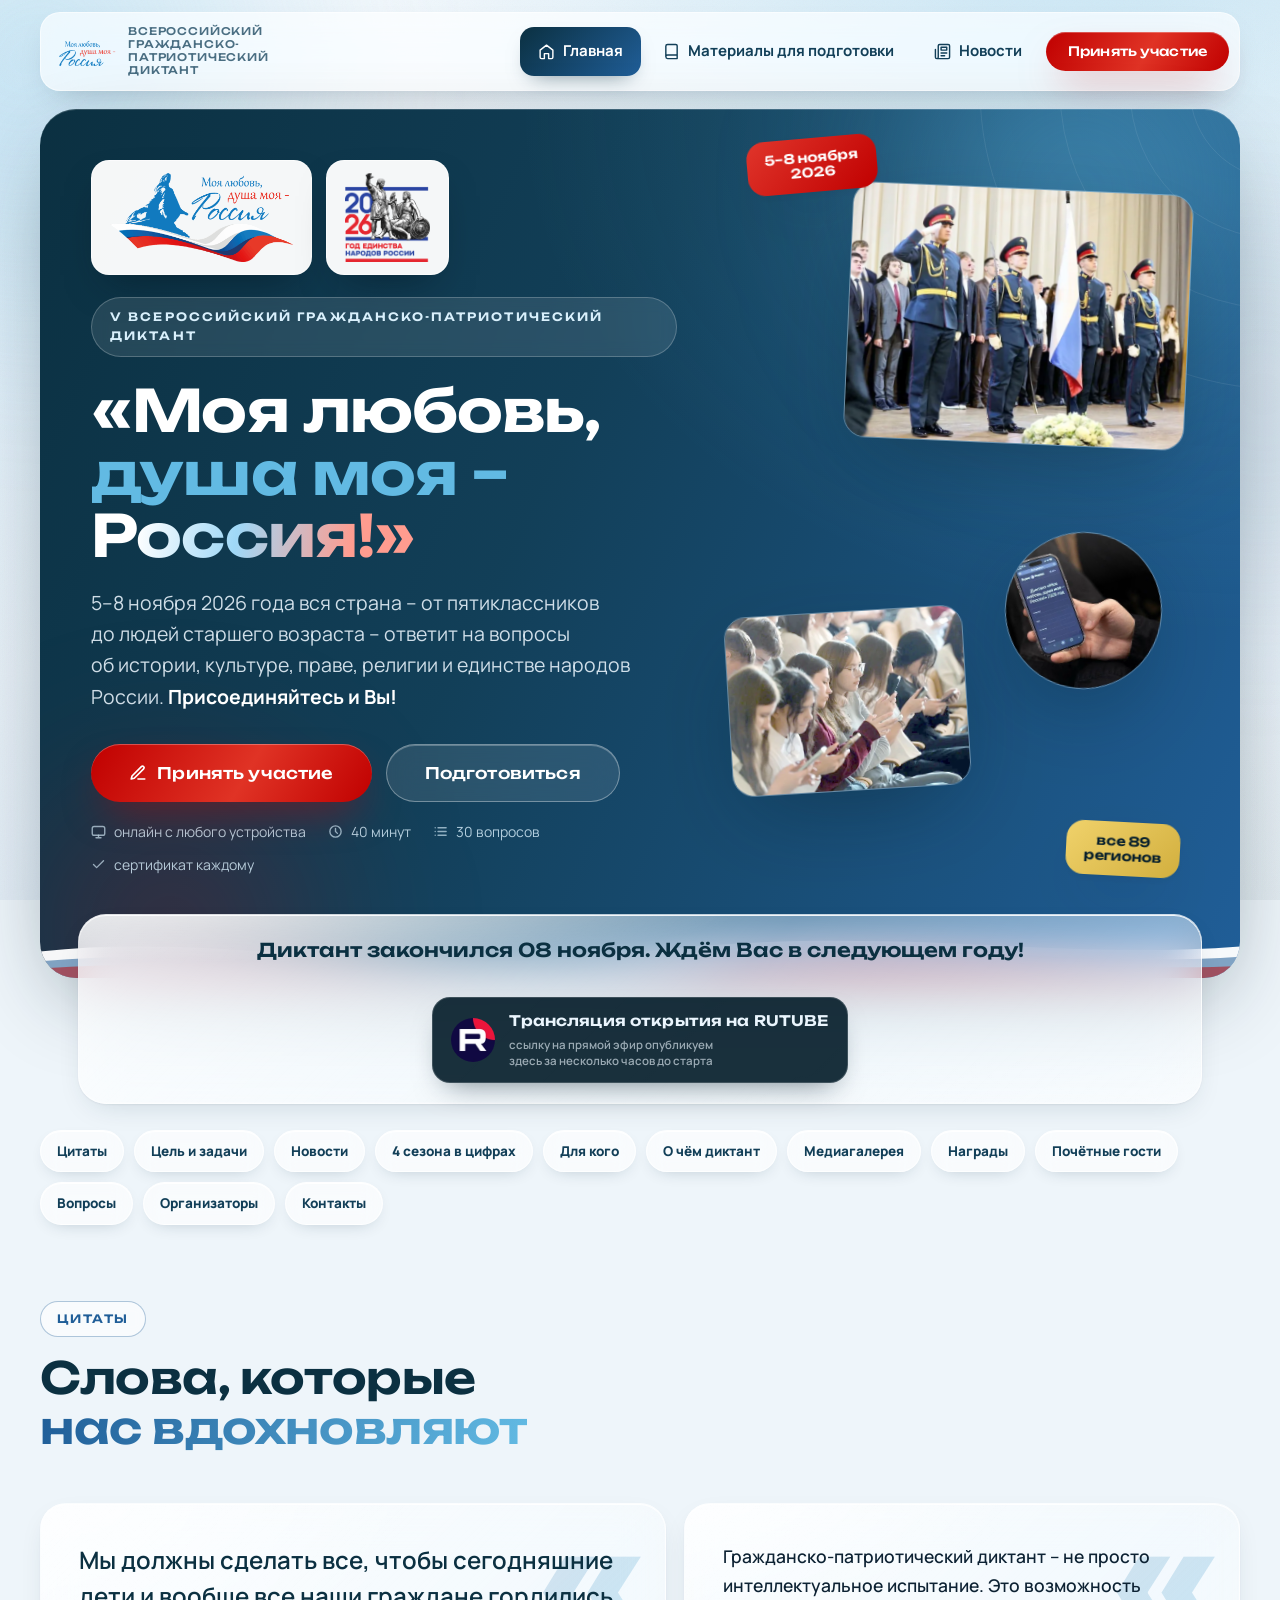
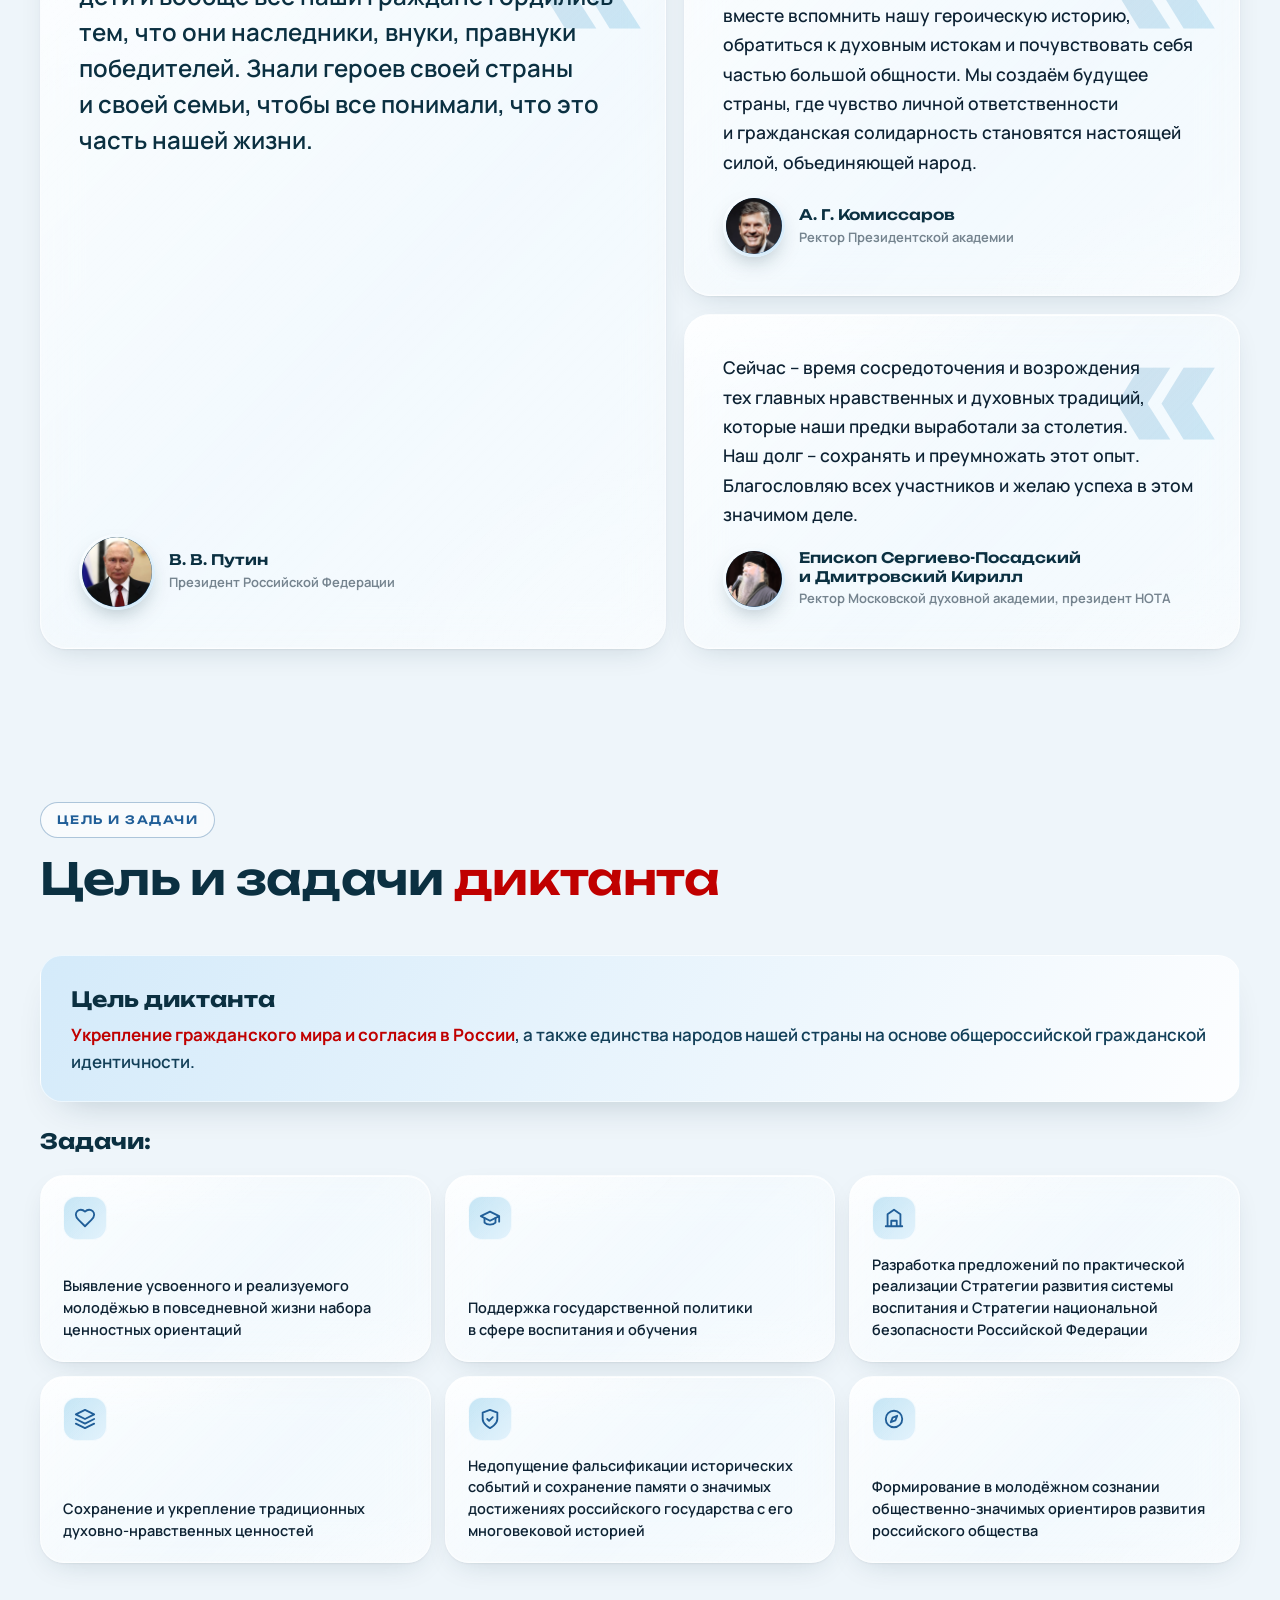
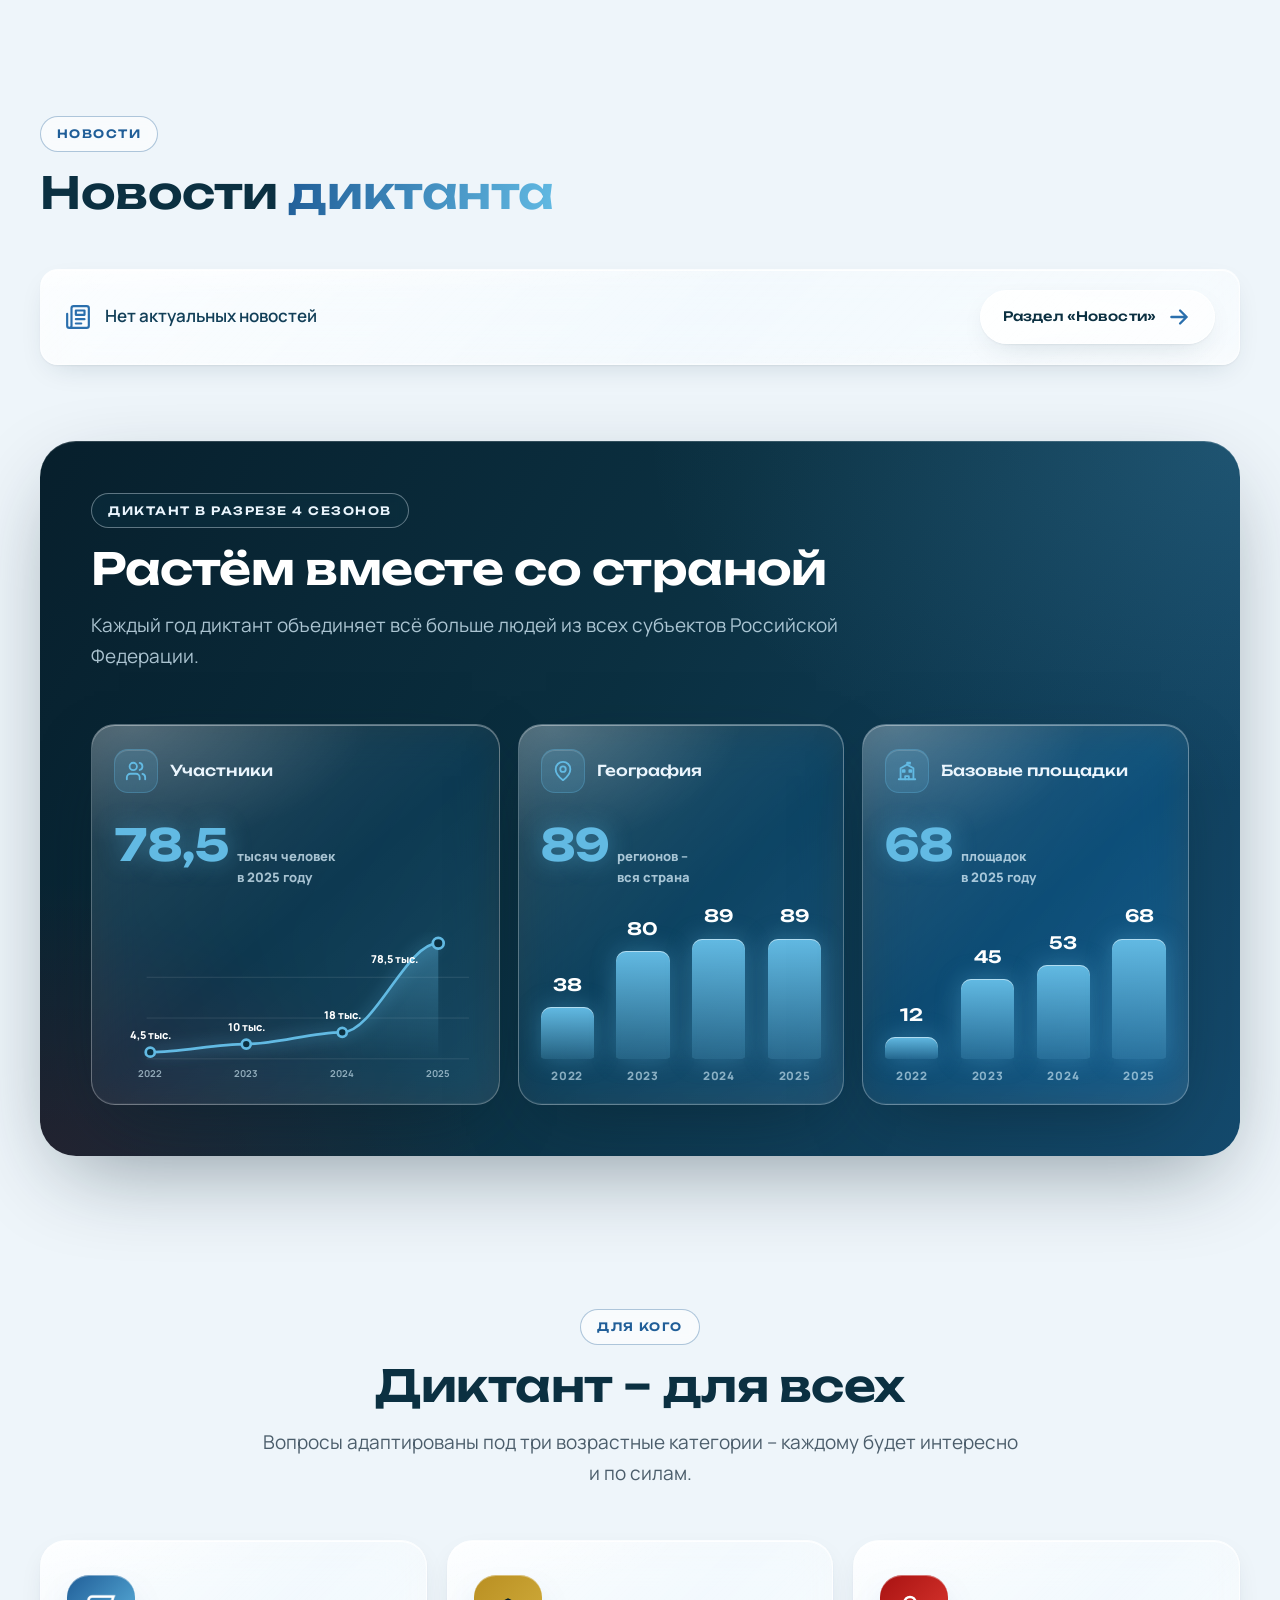
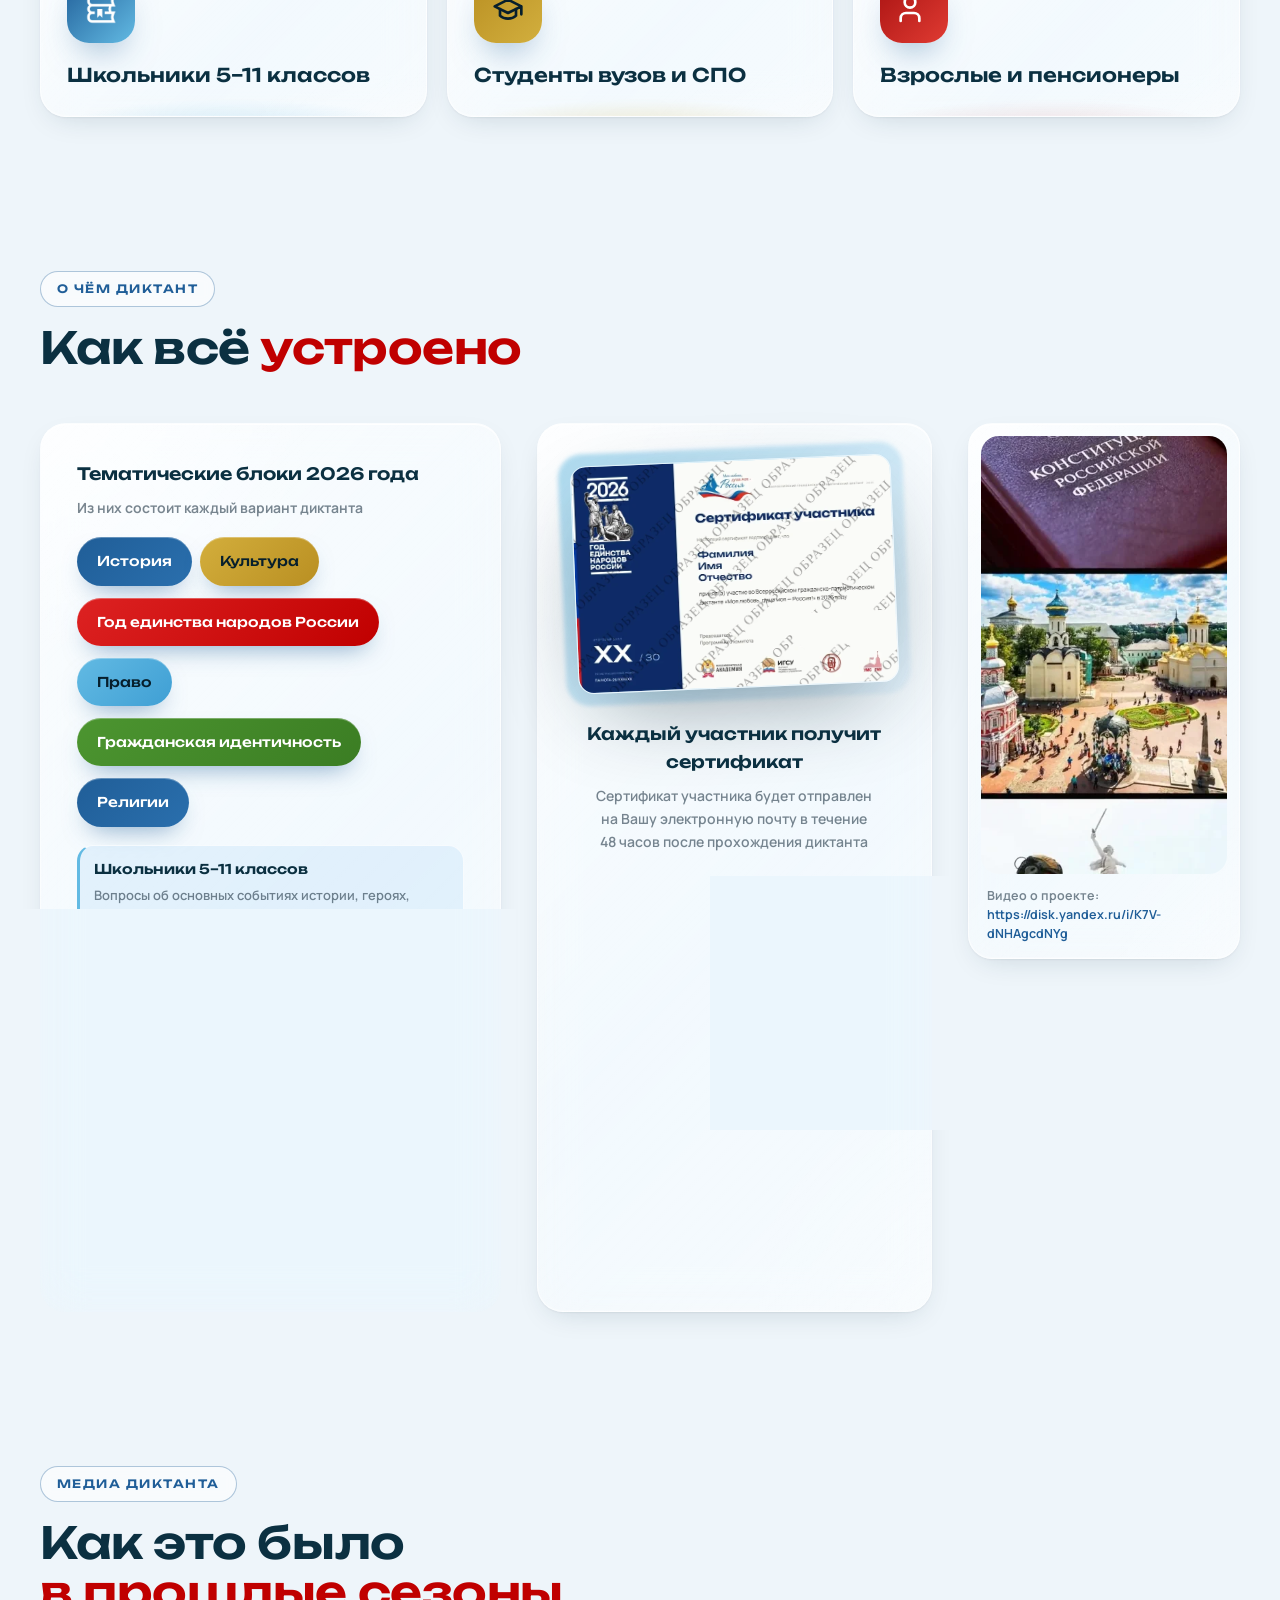
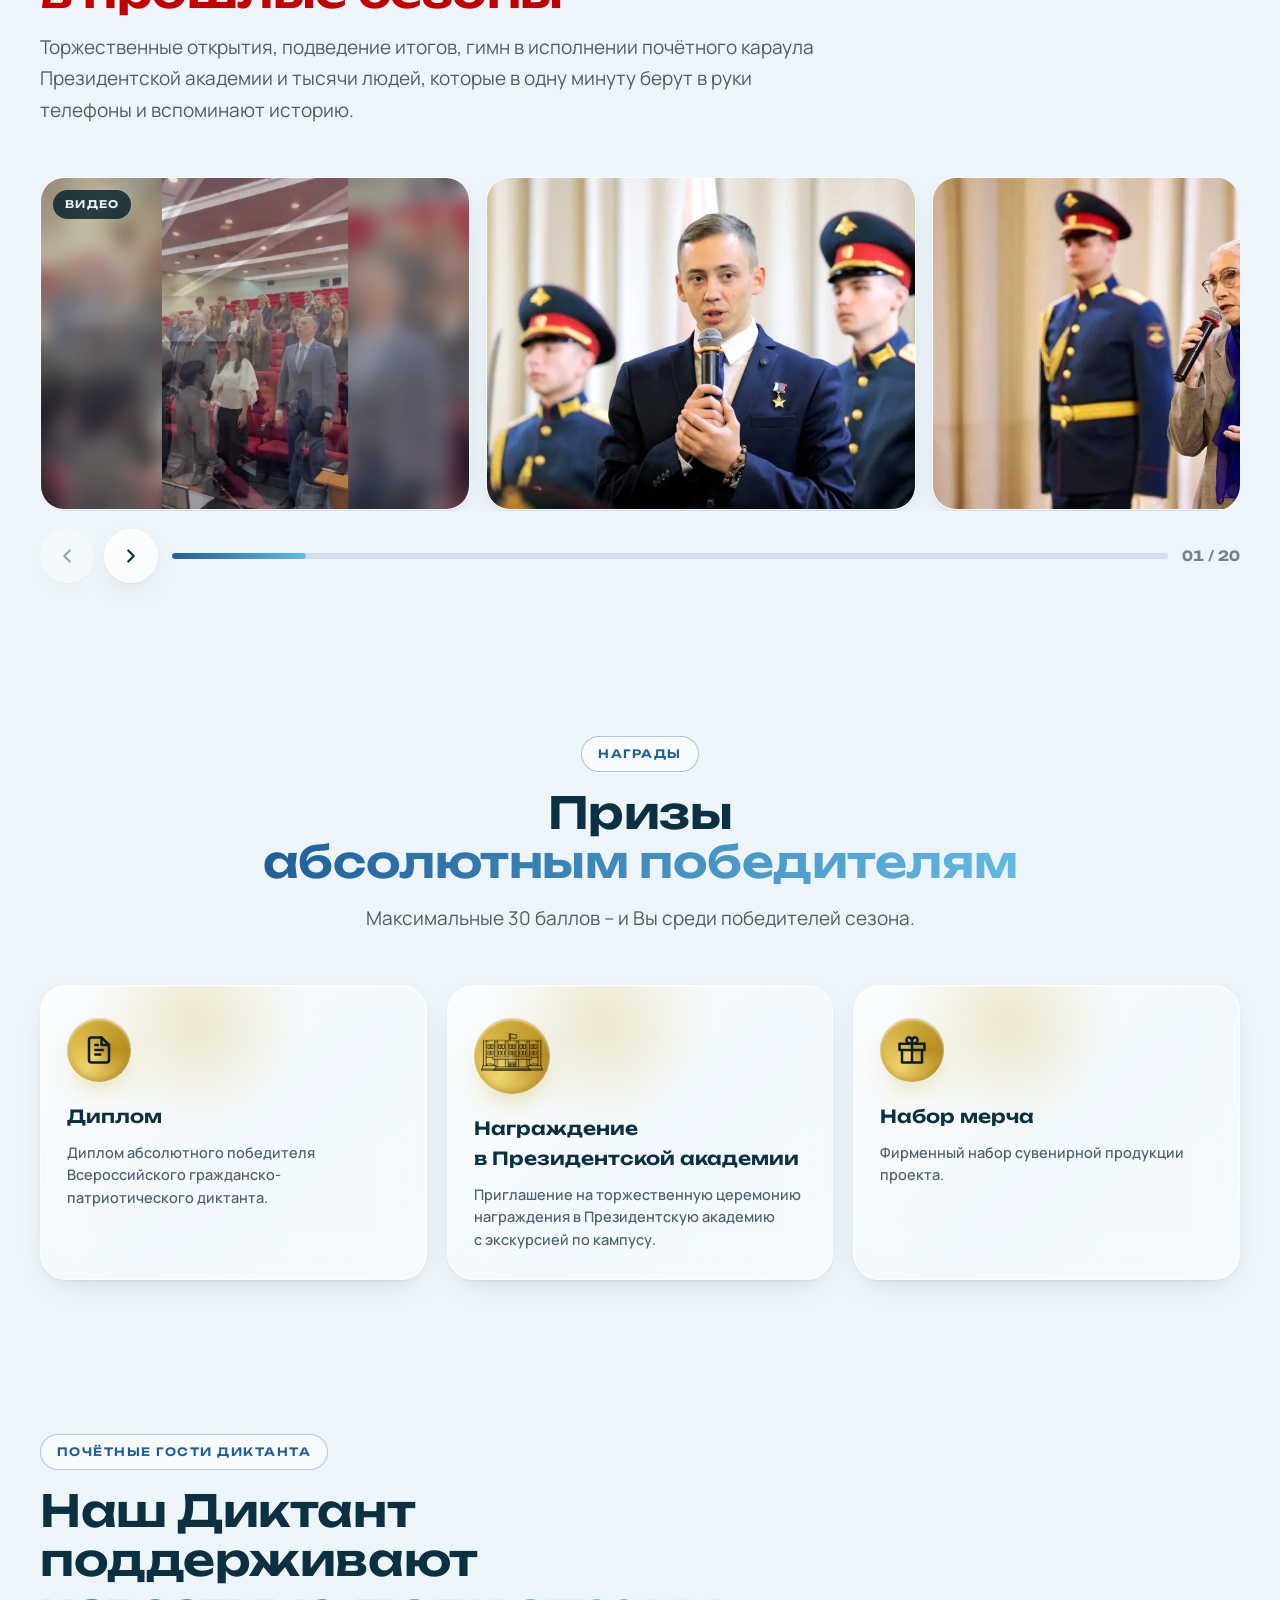
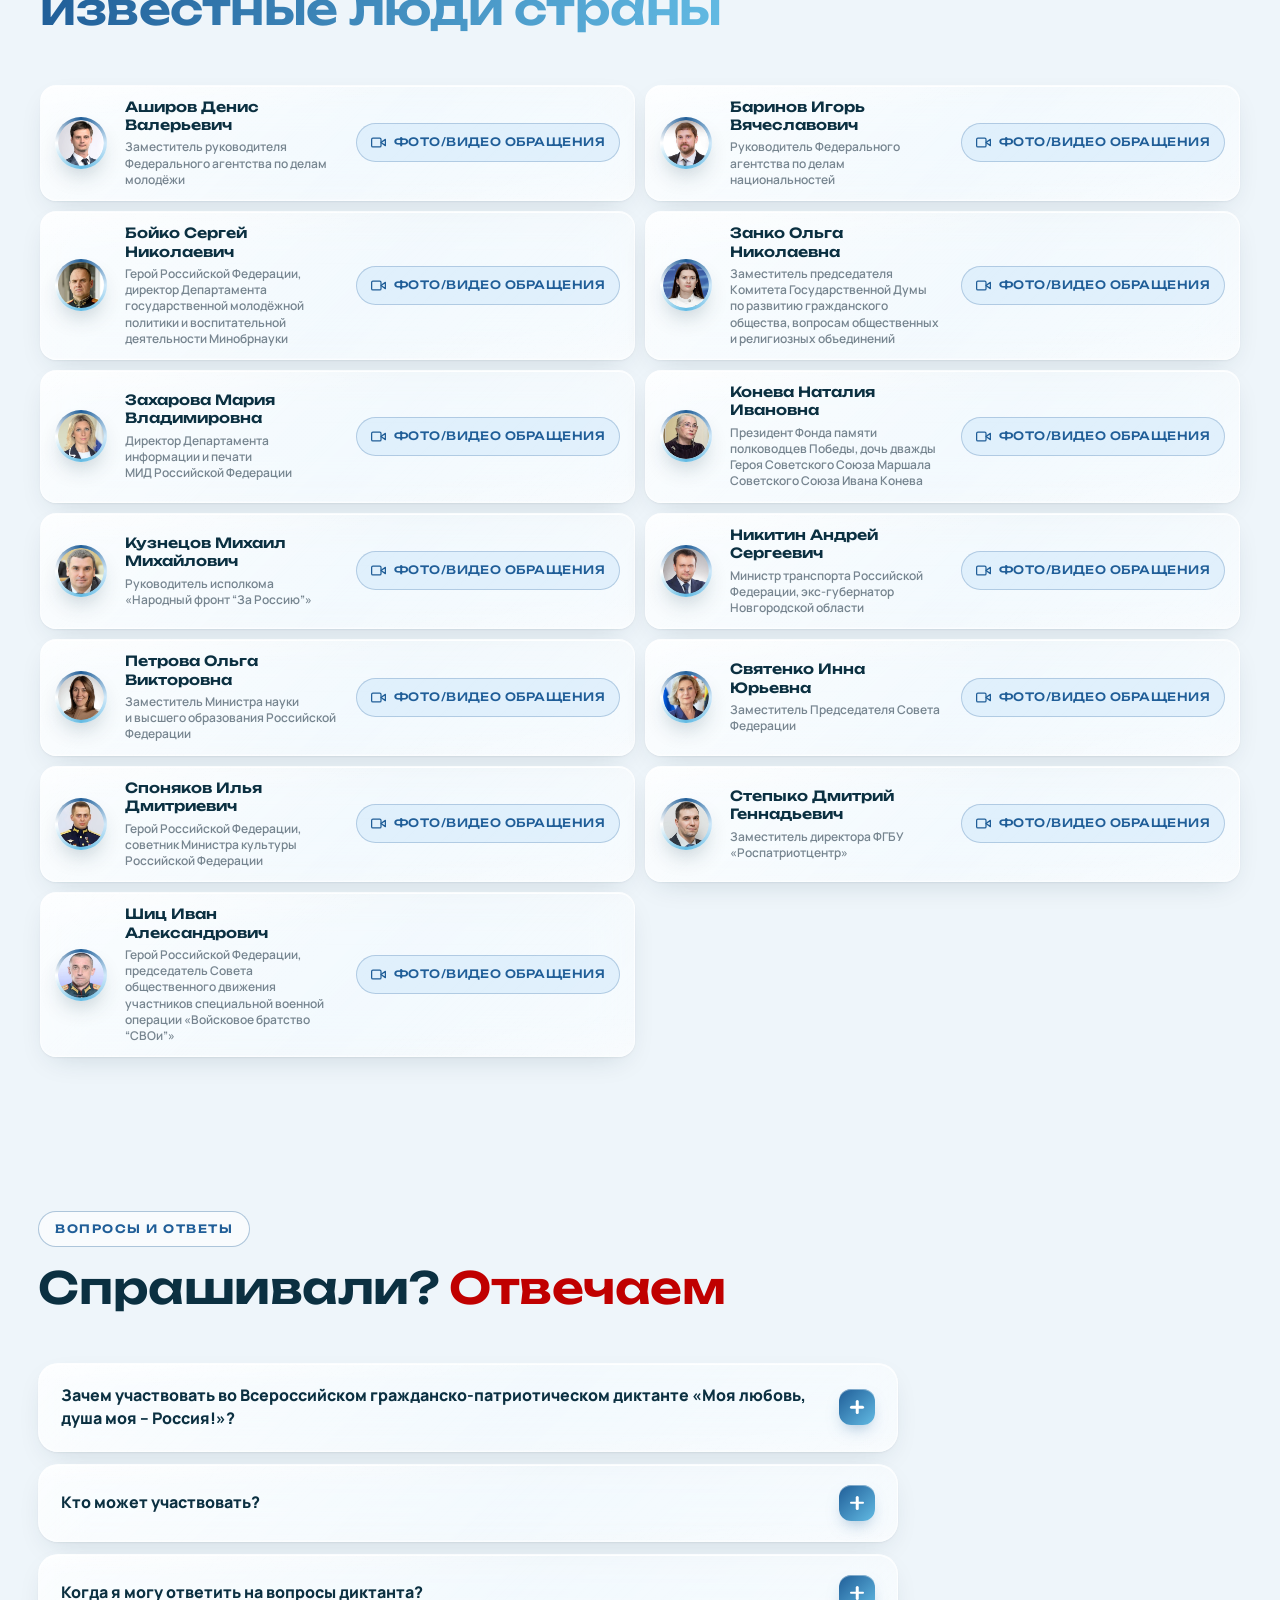
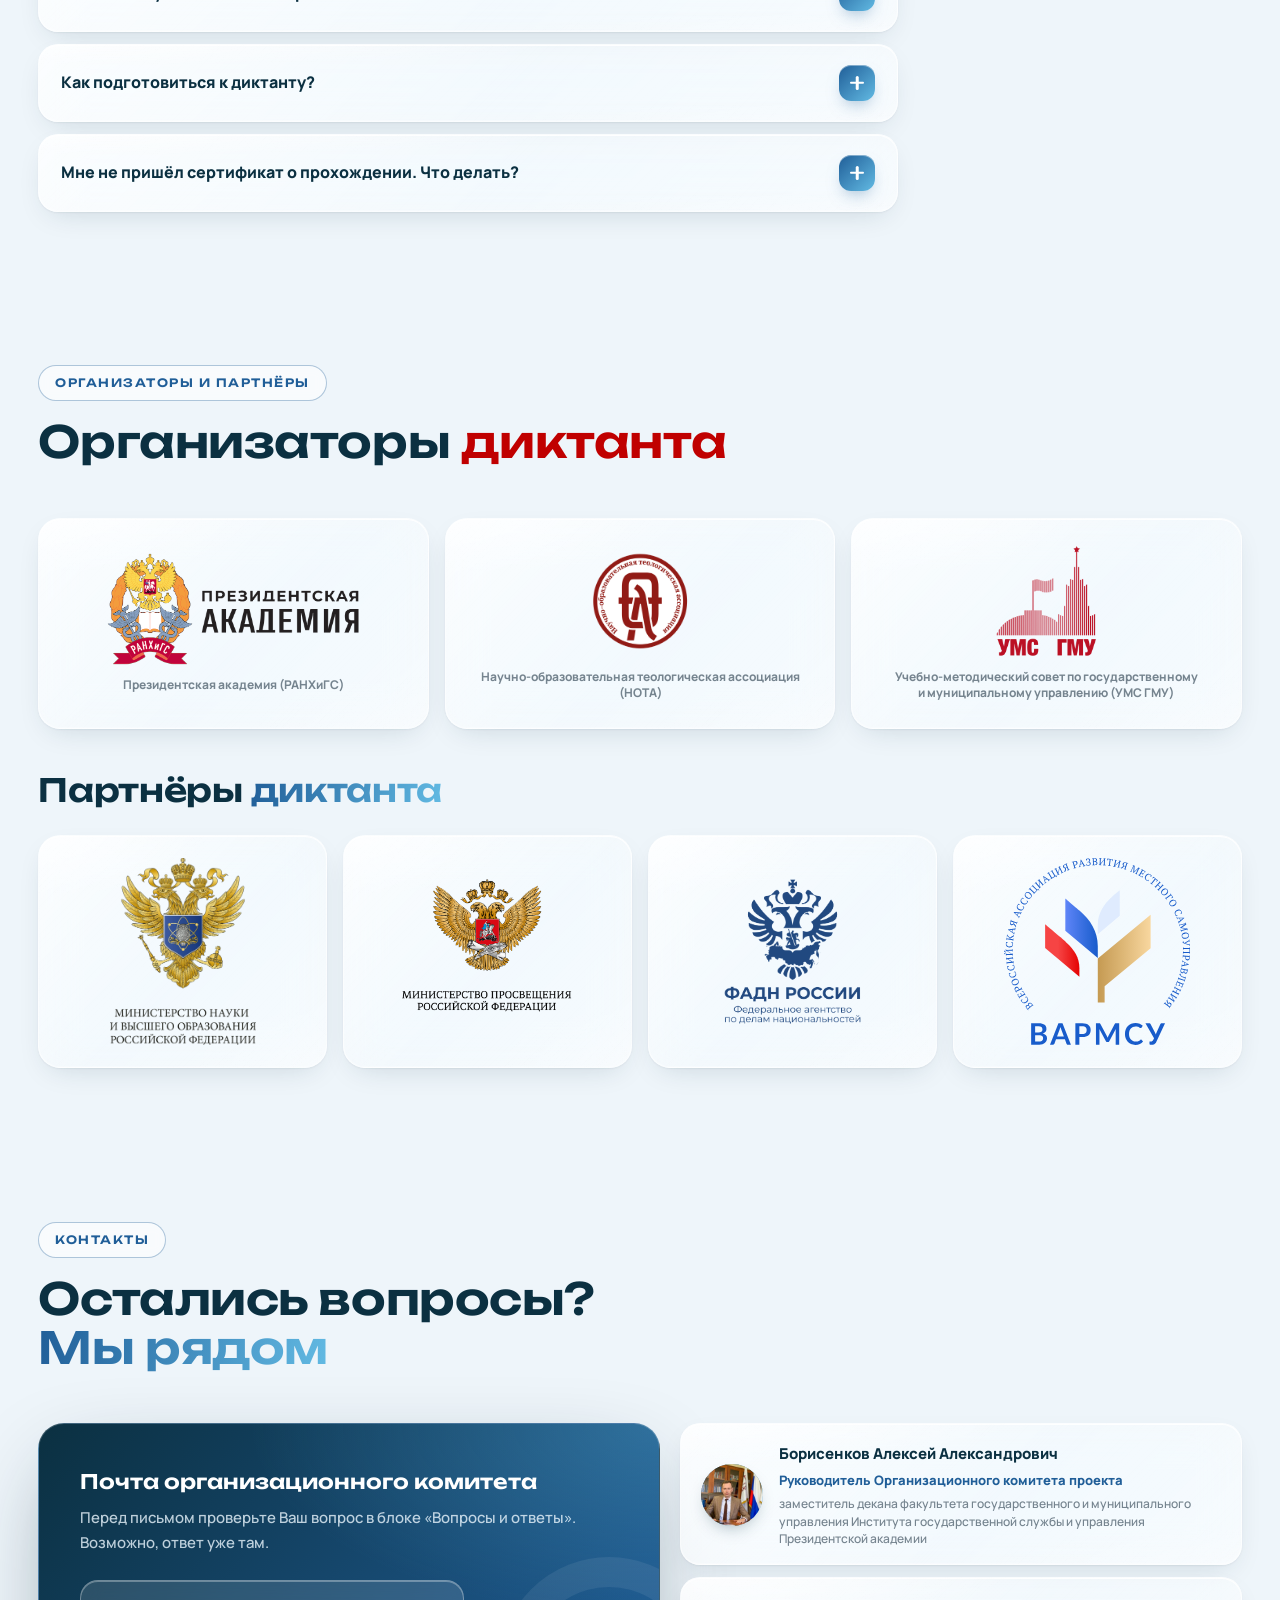
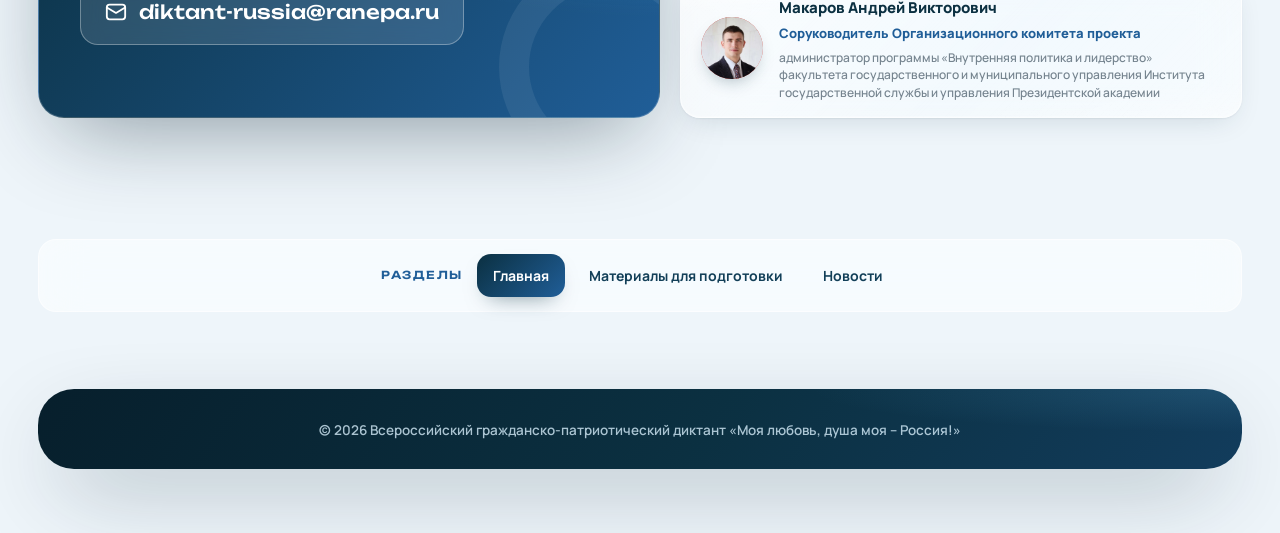
==== index.html @ c08e053f "Витрина и справочник: правки заказчика 08.08.2026. Главная: бегущая строка удалена (разметка, скрипт" ====
<!DOCTYPE html>
<html lang="ru">
<head>
<meta charset="UTF-8">
<script>document.documentElement.classList.add('js')</script>
<meta name="viewport" content="width=device-width, initial-scale=1.0">
<title>Гражданско-патриотический диктант</title>
<meta name="description" content="V Всероссийский гражданско-патриотический диктант «Моя любовь, душа моя – Россия!». 5–8 ноября 2026 года. Проверьте знания истории, культуры и традиций народов России – онлайн, бесплатно, с именным сертификатом.">
<meta property="og:title" content="Всероссийский диктант-2026 «Моя любовь, душа моя – Россия!»">
<meta property="og:description" content="5–8 ноября 2026. Всероссийский гражданско-патриотический диктант – 40 минут, которые объединяют.">
<meta property="og:type" content="website">
<meta property="og:image" content="assets/img/og.webp">
<link rel="icon" type="image/svg+xml" href="assets/favicon.svg">
<link rel="icon" type="image/png" href="assets/favicon.png">
<link rel="preload" href="assets/fonts/unbounded-cyrillic.woff2" as="font" type="font/woff2" crossorigin>
<link rel="preload" href="assets/fonts/manrope-cyrillic.woff2" as="font" type="font/woff2" crossorigin>
<link rel="stylesheet" href="assets/css/style.css">
</head>
<body>
<a class="skip-link" href="#main">К содержанию</a>

<!-- атмосферный фон -->
<div class="bg-scene" aria-hidden="true">
  <div class="blob blob--sky"></div>
  <div class="blob blob--blue"></div>
  <div class="blob blob--gold"></div>
</div>
<div class="noise" aria-hidden="true"></div>


<div class="app">

  <!-- ================= КОНТЕНТ ================= -->
  <main class="main" id="main">
    <div class="container">

      <!-- полоса разделов -->
      <nav class="topnav" aria-label="Разделы сайта">
        <a class="topnav__brand" href="index.html" aria-label="На главную">
          <img src="assets/img/logo-diktant-short.png" alt="">
          <span>Всероссийский гражданско-патриотический диктант</span>
        </a>
        <span class="topnav__links">
          <a class="topnav__link is-active" href="index.html" aria-current="page">
            <svg viewBox="0 0 24 24" fill="none" stroke="currentColor" stroke-width="2" stroke-linecap="round" stroke-linejoin="round"><path d="m3 10 9-7 9 7v10a2 2 0 0 1-2 2h-4v-7h-6v7H5a2 2 0 0 1-2-2Z"/></svg>
            Главная</a>
          <a class="topnav__link" href="materials.html">
            <svg viewBox="0 0 24 24" fill="none" stroke="currentColor" stroke-width="2" stroke-linecap="round" stroke-linejoin="round"><path d="M4 19.5A2.5 2.5 0 0 1 6.5 17H20V4a2 2 0 0 0-2-2H6.5A2.5 2.5 0 0 0 4 4.5Zm0 0A2.5 2.5 0 0 0 6.5 22H20v-5"/></svg>
            Материалы для подготовки</a>
          <a class="topnav__link" href="news.html">
            <svg viewBox="0 0 24 24" fill="none" stroke="currentColor" stroke-width="2" stroke-linecap="round" stroke-linejoin="round"><path d="M4 22h16a2 2 0 0 0 2-2V4a2 2 0 0 0-2-2H8a2 2 0 0 0-2 2v16a2 2 0 0 1-4 0V9"/><path d="M18 14h-8M15 18h-5M10 6h8v4h-8Z"/></svg>
            Новости</a>
        </span>
        <a class="btn btn--primary btn--sm" data-gate="start" href="test.html">Принять участие</a>
      </nav>

      <!-- ═══════ HERO ═══════ -->
      <section class="hero">
        <div class="hero__glow hero__glow--1" aria-hidden="true"></div>
        <div class="hero__glow hero__glow--2" aria-hidden="true"></div>
        <div class="hero__rings" aria-hidden="true"></div>
        <div class="hero__inner">
          <div class="hero__content">
            <div class="hero__meta hero__meta--full">
              <span class="hero__logo-card"><img src="assets/img/logo-diktant-hero.png" alt="Диктант «Моя любовь, душа моя – Россия!»"></span>
              <span class="hero__logo-card"><img src="assets/img/logo-genr.webp" alt="2026 – Год единства народов России"></span>
            </div>
            <span class="hero__kicker">V Всероссийский гражданско-патриотический диктант</span>
            <h1 class="hero__title">
              <span class="w1">«Моя любовь,</span><br>
              <span class="w2">душа моя –</span><br>
              <span class="w3">Россия!»</span>
            </h1>
            <p class="hero__lead">5–8 ноября 2026 года вся страна – от пятиклассников до людей старшего возраста – ответит на вопросы об истории, культуре, праве, религии и единстве народов России. <b>Присоединяйтесь и Вы!</b></p>
            <div class="hero__ctas btn-row">
              <a class="btn btn--primary btn--lg" data-gate="start" href="test.html">
                <svg viewBox="0 0 24 24" fill="none" stroke="currentColor" stroke-width="2.2" stroke-linecap="round" stroke-linejoin="round"><path d="M12 20h9"/><path d="M16.5 3.5a2.1 2.1 0 0 1 3 3L7 19l-4 1 1-4Z"/></svg>
                Принять участие</a>
              <a class="btn btn--glass-deep btn--lg" href="materials.html">Подготовиться</a>
            </div>
            <div class="hero__note">
              <span><svg viewBox="0 0 24 24" fill="none" stroke="currentColor" stroke-width="2.2" stroke-linecap="round" stroke-linejoin="round"><rect x="2" y="4" width="20" height="14" rx="3"/><path d="M8 22h8m-4-4v4"/></svg>онлайн с любого устройства</span>
              <span><svg viewBox="0 0 24 24" fill="none" stroke="currentColor" stroke-width="2.2" stroke-linecap="round" stroke-linejoin="round"><circle cx="12" cy="12" r="9"/><path d="M12 7v5l3 3"/></svg>40 минут</span>
              <span><svg viewBox="0 0 24 24" fill="none" stroke="currentColor" stroke-width="2.2" stroke-linecap="round" stroke-linejoin="round"><path d="M8 6h13M8 12h13M8 18h13M3.5 6h.01M3.5 12h.01M3.5 18h.01"/></svg>30 вопросов</span>
              <span><svg viewBox="0 0 24 24" fill="none" stroke="currentColor" stroke-width="2.2" stroke-linecap="round" stroke-linejoin="round"><path d="M20 6 9 17l-5-5"/></svg>сертификат каждому</span>
            </div>
          </div>
          <div class="collage" aria-hidden="false">
            <span class="sticker sticker--red collage__s1">5–8 ноября<br>2026</span>
            <figure class="collage__item collage__item--a">
              <img src="assets/img/hero-ceremony.webp" alt="Торжественное открытие диктанта: рота почётного караула с Государственным флагом России" fetchpriority="high">
            </figure>
            <figure class="collage__item collage__item--b">
              <img src="assets/img/hero-students.webp" alt="Участники пишут диктант онлайн со смартфонов" fetchpriority="high">
            </figure>
            <figure class="collage__item collage__item--c">
              <img src="assets/img/hero-phone.webp" alt="Участник проходит диктант со смартфона на церемонии открытия">
            </figure>
            <span class="sticker sticker--gold collage__s2">все 89<br>регионов</span>
          </div>
        </div>
      </section>

      <!-- ═══════ ОБРАТНЫЙ ОТСЧЁТ ═══════ -->
      <div class="countdown glass" role="timer" aria-label="Обратный отсчёт диктанта">
        <p class="countdown__label" data-cd-label>До начала Всероссийского гражданско-патриотического диктанта осталось:</p>
        <div class="countdown__grid">
          <div class="cd-cell"><b data-cd="d">0</b><span data-cdl="d">дней</span></div>
          <div class="cd-cell"><b data-cd="h">00</b><span data-cdl="h">часов</span></div>
          <div class="cd-cell"><b data-cd="m">00</b><span data-cdl="m">минут</span></div>
          <div class="cd-cell"><b data-cd="s">00</b><span data-cdl="s">секунд</span></div>
        </div>
        <p class="countdown__note">Диктант проходит с 5 ноября 2026 года 10:00 до 23:59 8 ноября по московскому времени</p>
        <p class="countdown__note countdown__note--broadcast">Прямая трансляция открытия Диктанта появится на этой странице за несколько часов до старта Диктанта.</p>
        <p class="countdown__ended" hidden>Диктант закончился 08 ноября. Ждём Вас в следующем году!</p>
        <div class="broadcast" id="broadcast">
          <a class="broadcast__link" href="https://rutube.ru/" target="_blank" rel="noopener" data-broadcast-link>
            <img class="broadcast__logo" src="assets/img/logo-rutube.webp" alt="RUTUBE" width="44" height="44">
            <span><b>Трансляция открытия на RUTUBE</b><small>ссылку на прямой эфир опубликуем здесь за несколько часов до старта</small></span>
          </a>
          <!-- ПЛЕЕР ТРАНСЛЯЦИИ (РУТУБ): за несколько часов до старта вставьте сюда
               iframe плеера с id трансляции (см. CONFIG.broadcast в assets/js/config.js).
               Готовый фрагмент примерно такой:
               <iframe width="100%" height="100%" src="https://rutube.ru/play/embed/VIDEO_ID_ТРАНСЛЯЦИИ"
                       style="aspect-ratio:16/9;border:none" allow="clipboard-write; autoplay"
                       allowFullScreen title="Прямая трансляция открытия Диктанта"></iframe>
               Пока id нет – видна кнопка-заглушка выше. -->
        </div>
      </div>

      <!-- якоря -->
      <nav class="anchor-pills" aria-label="Быстрые переходы по странице">
        <a class="chip" href="#quotes">Цитаты</a>
        <a class="chip" href="#tasks">Цель и задачи</a>
        <a class="chip" href="#news">Новости</a>
        <a class="chip" href="#stats">4 сезона в цифрах</a>
        <a class="chip" href="#audience">Для кого</a>
        <a class="chip" href="#format">О чём диктант</a>
        <a class="chip" href="#media">Медиагалерея</a>
        <a class="chip" href="#prizes">Награды</a>
        <a class="chip" href="#guests">Почётные гости</a>
        <a class="chip" href="#faq">Вопросы</a>
        <a class="chip" href="#organizers">Организаторы</a>
        <a class="chip" href="#contacts">Контакты</a>
      </nav>

      <!-- ═══════ ЦИТАТЫ ═══════ -->
      <section class="sec" id="quotes">
        <header class="sec-head">
          <span class="sec-overline">Цитаты</span>
          <h2 class="sec-title">Слова, которые <span class="grad">нас вдохновляют</span></h2>
        </header>
        <div class="quotes">
          <figure class="quote-card quote-card--main glass">
            <span class="quote-card__mark" aria-hidden="true">«</span>
            <blockquote>Мы должны сделать все, чтобы сегодняшние дети и вообще все наши граждане гордились тем, что они наследники, внуки, правнуки победителей. Знали героев своей страны и своей семьи, чтобы все понимали, что это часть нашей жизни.</blockquote>
            <figcaption class="quote-card__who">
              <span class="quote-card__ava"><img src="assets/img/quote-putin.webp" alt="В. В. Путин"></span>
              <span>
                <span class="quote-card__name">В. В. Путин</span>
                <span class="quote-card__role">Президент Российской Федерации</span>
              </span>
            </figcaption>
          </figure>
          <figure class="quote-card glass" style="--d:.1s">
            <span class="quote-card__mark" aria-hidden="true">«</span>
            <blockquote>Гражданско-патриотический диктант – не просто интеллектуальное испытание. Это возможность вместе вспомнить нашу героическую историю, обратиться к духовным истокам и почувствовать себя частью большой общности. Мы создаём будущее страны, где чувство личной ответственности и гражданская солидарность становятся настоящей силой, объединяющей народ.</blockquote>
            <figcaption class="quote-card__who">
              <span class="quote-card__ava"><img src="assets/img/quote-komissarov.webp" alt="А. Г. Комиссаров"></span>
              <span>
                <span class="quote-card__name">А. Г. Комиссаров</span>
                <span class="quote-card__role">Ректор Президентской академии</span>
              </span>
            </figcaption>
          </figure>
          <figure class="quote-card glass" style="--d:.2s">
            <span class="quote-card__mark" aria-hidden="true">«</span>
            <blockquote>Сейчас – время сосредоточения и возрождения тех главных нравственных и духовных традиций, которые наши предки выработали за столетия. Наш долг – сохранять и преумножать этот опыт. Благословляю всех участников и желаю успеха в этом значимом деле.</blockquote>
            <figcaption class="quote-card__who">
              <span class="quote-card__ava"><img src="assets/img/quote-episkop.webp" alt="Епископ Кирилл"></span>
              <span>
                <span class="quote-card__name">Епископ Сергиево-Посадский и Дмитровский Кирилл</span>
                <span class="quote-card__role">Ректор Московской духовной академии, президент НОТА</span>
              </span>
            </figcaption>
          </figure>
        </div>
      </section>

      <!-- ═══════ ЗАДАЧИ ═══════ -->
      <section class="sec" id="tasks">
        <header class="sec-head">
          <span class="sec-overline">Цель и задачи</span>
          <h2 class="sec-title">Цель и задачи <em>диктанта</em></h2>
        </header>
        <div class="aim-inline">
          <h3>Цель диктанта</h3>
          <p><b>Укрепление гражданского мира и согласия в России</b>, а также единства народов нашей страны на основе общероссийской гражданской идентичности.</p>
        </div>
        <h3 class="tasks-h">Задачи:</h3>
        <div class="tasks-grid">
          <article class="task-card glass">
            <span class="task-ic"><svg viewBox="0 0 24 24" fill="none" stroke="#205e98" stroke-width="2" stroke-linecap="round" stroke-linejoin="round"><path d="M19 14c1.5-1.5 3-3.2 3-5.5A5.5 5.5 0 0 0 16.5 3c-1.8 0-3 .5-4.5 2-1.5-1.5-2.7-2-4.5-2A5.5 5.5 0 0 0 2 8.5c0 2.3 1.5 4 3 5.5l7 7Z"/></svg></span>
            <p>Выявление усвоенного и реализуемого молодёжью в повседневной жизни набора ценностных ориентаций</p>
          </article>
          <article class="task-card glass" style="--d:.08s">
            <span class="task-ic"><svg viewBox="0 0 24 24" fill="none" stroke="#205e98" stroke-width="2" stroke-linecap="round" stroke-linejoin="round"><path d="M22 10 12 5 2 10l10 5 10-5v6"/><path d="M6 12v5c3 3 9 3 12 0v-5"/></svg></span>
            <p>Поддержка государственной политики в сфере воспитания и обучения</p>
          </article>
          <article class="task-card glass" style="--d:.16s">
            <span class="task-ic"><svg viewBox="0 0 24 24" fill="none" stroke="#205e98" stroke-width="2" stroke-linecap="round" stroke-linejoin="round"><path d="M3 21h18M5 21V8l7-5 7 5v13M9 21v-6h6v6"/></svg></span>
            <p>Разработка предложений по практической реализации Стратегии развития системы воспитания и Стратегии национальной безопасности Российской Федерации</p>
          </article>
          <article class="task-card glass">
            <span class="task-ic"><svg viewBox="0 0 24 24" fill="none" stroke="#205e98" stroke-width="2" stroke-linecap="round" stroke-linejoin="round"><path d="M12 2 2 7l10 5 10-5-10-5ZM2 17l10 5 10-5M2 12l10 5 10-5"/></svg></span>
            <p>Сохранение и укрепление традиционных духовно-нравственных ценностей</p>
          </article>
          <article class="task-card glass" style="--d:.08s">
            <span class="task-ic"><svg viewBox="0 0 24 24" fill="none" stroke="#205e98" stroke-width="2" stroke-linecap="round" stroke-linejoin="round"><path d="M12 22s8-4 8-10V5l-8-3-8 3v7c0 6 8 10 8 10Z"/><path d="m9 12 2 2 4-4"/></svg></span>
            <p>Недопущение фальсификации исторических событий и сохранение памяти о значимых достижениях российского государства с его многовековой историей</p>
          </article>
          <article class="task-card glass" style="--d:.16s">
            <span class="task-ic"><svg viewBox="0 0 24 24" fill="none" stroke="#205e98" stroke-width="2" stroke-linecap="round" stroke-linejoin="round"><circle cx="12" cy="12" r="9"/><path d="m15.5 8.5-2 5-5 2 2-5 5-2Z"/></svg></span>
            <p>Формирование в молодёжном сознании общественно-значимых ориентиров развития российского общества</p>
          </article>
        </div>
      </section>

      <!-- ═══════ НОВОСТИ (полоса) ═══════ -->
      <section class="sec" id="news">
        <header class="sec-head">
          <span class="sec-overline">Новости</span>
          <h2 class="sec-title">Новости <span class="grad">диктанта</span></h2>
        </header>
        <div class="news-strip" id="news-preview"></div>
      </section>

      <!-- ═══════ 4 СЕЗОНА · СТАТИСТИКА ═══════ -->
      <section class="sec" id="stats" style="padding-top:0">
        <div class="stats" data-inview>
          <header class="sec-head">
            <span class="sec-overline">Диктант в разрезе 4 сезонов</span>
            <h2 class="sec-title">Растём вместе со страной</h2>
            <p class="sec-lead">Каждый год диктант объединяет всё больше людей из всех субъектов Российской Федерации.</p>
          </header>
          <div class="stats__grid">
            <div class="stat-panel stat-panel--line glass-deep">
              <div class="stat-panel__head">
                <span class="stat-panel__ic"><svg viewBox="0 0 24 24" fill="none" stroke="#62bae3" stroke-width="2" stroke-linecap="round" stroke-linejoin="round"><path d="M16 21v-2a4 4 0 0 0-4-4H6a4 4 0 0 0-4 4v2"/><circle cx="9" cy="7" r="4"/><path d="M22 21v-2a4 4 0 0 0-3-3.87M16 3.13a4 4 0 0 1 0 7.75"/></svg></span>
                <h3>Участники</h3>
              </div>
              <p class="stat-big"><b data-count="78.5">0</b><span>тысяч человек<br>в 2025 году</span></p>
              <div class="stat-chart">
                <svg class="chart" viewBox="0 0 400 170" role="img" aria-label="График роста участников: 4,5 тысячи в 2022, 10 в 2023, 18 в 2024, 78,5 тысячи в 2025" data-points="4.5,10,18,78.5" data-years="2022,2023,2024,2025" data-unit=" тыс.">
                  <defs>
                    <linearGradient id="areaGrad" x1="0" y1="0" x2="0" y2="1">
                      <stop offset="0" stop-color="#62bae3" stop-opacity=".38"/>
                      <stop offset="1" stop-color="#62bae3" stop-opacity="0"/>
                    </linearGradient>
                  </defs>
                  <line class="grid-line" x1="36" y1="140" x2="392" y2="140"/>
                  <line class="grid-line" x1="36" y1="95" x2="392" y2="95"/>
                  <line class="grid-line" x1="36" y1="50" x2="392" y2="50"/>
                  <path class="line-area chart-area" d="M40 132.6 C 75 131, 111 123.75, 146 123.75 C 181 123.75, 217 110.75, 252 110.75 C 287 110.75, 323 12.4, 358 12.4 L358 140 L40 140 Z"/>
                  <path class="line-path chart-line" d="M40 132.6 C 75 131, 111 123.75, 146 123.75 C 181 123.75, 217 110.75, 252 110.75 C 287 110.75, 323 12.4, 358 12.4"/>
                  <g class="line-g"><circle class="chart-dot" cx="40" cy="132.6" r="5"/><text class="val-label" x="40" y="118" text-anchor="middle">4,5 тыс.</text><text class="axis-label" x="40" y="160" text-anchor="middle">2022</text></g>
                  <g class="line-g"><circle class="chart-dot" cx="146" cy="123.75" r="5"/><text class="val-label" x="146" y="109" text-anchor="middle">10 тыс.</text><text class="axis-label" x="146" y="160" text-anchor="middle">2023</text></g>
                  <g class="line-g"><circle class="chart-dot" cx="252" cy="110.75" r="5"/><text class="val-label" x="252" y="96" text-anchor="middle">18 тыс.</text><text class="axis-label" x="252" y="160" text-anchor="middle">2024</text></g>
                  <g class="line-g"><circle class="chart-dot" cx="358" cy="12.4" r="6"/><text class="val-label" x="336" y="34" text-anchor="end">78,5 тыс.</text><text class="axis-label" x="358" y="160" text-anchor="middle">2025</text></g>
                </svg>
              </div>
            </div>
            <div class="stat-panel glass-deep">
              <div class="stat-panel__head">
                <span class="stat-panel__ic"><svg viewBox="0 0 24 24" fill="none" stroke="#62bae3" stroke-width="2" stroke-linecap="round" stroke-linejoin="round"><path d="M20 10c0 6-8 12-8 12s-8-6-8-12a8 8 0 0 1 16 0Z"/><circle cx="12" cy="10" r="3"/></svg></span>
                <h3>География</h3>
              </div>
              <p class="stat-big"><b data-count="89">0</b><span>регионов –<br>вся страна</span></p>
              <div class="bars" role="img" aria-label="Диаграмма: 38 регионов в 2022, 80 в 2023, 89 в 2024 и 2025" data-unit="регионов">
                <div class="bars__col"><span class="bars__val">38</span><div class="bars__bar" style="--h:42.7"></div><span class="bars__year">2022</span></div>
                <div class="bars__col"><span class="bars__val">80</span><div class="bars__bar" style="--h:89.9"></div><span class="bars__year">2023</span></div>
                <div class="bars__col"><span class="bars__val">89</span><div class="bars__bar" style="--h:100"></div><span class="bars__year">2024</span></div>
                <div class="bars__col"><span class="bars__val">89</span><div class="bars__bar" style="--h:100"></div><span class="bars__year">2025</span></div>
              </div>
            </div>
            <div class="stat-panel glass-deep">
              <div class="stat-panel__head">
                <span class="stat-panel__ic"><svg viewBox="0 0 24 24" fill="none" stroke="#62bae3" stroke-width="2" stroke-linecap="round" stroke-linejoin="round"><path d="M3 21h18M5 21V9l7-4 7 4v12"/><path d="M12 5V2.6h3.6L14.4 3.4l1.2.8H12" fill="#62bae3" stroke-width="1.6"/><path d="M10 21v-3.4h4V21"/><path d="M7.4 11h2v2h-2ZM14.6 11h2v2h-2Z"/></svg></span>
                <h3>Базовые площадки</h3>
              </div>
              <p class="stat-big"><b data-count="68">0</b><span>площадок<br>в 2025 году</span></p>
              <div class="bars" role="img" aria-label="Диаграмма: 12 площадок в 2022, 45 в 2023, 53 в 2024, 68 в 2025" data-unit="площадок">
                <div class="bars__col"><span class="bars__val">12</span><div class="bars__bar" style="--h:17.6"></div><span class="bars__year">2022</span></div>
                <div class="bars__col"><span class="bars__val">45</span><div class="bars__bar" style="--h:66.2"></div><span class="bars__year">2023</span></div>
                <div class="bars__col"><span class="bars__val">53</span><div class="bars__bar" style="--h:77.9"></div><span class="bars__year">2024</span></div>
                <div class="bars__col"><span class="bars__val">68</span><div class="bars__bar" style="--h:100"></div><span class="bars__year">2025</span></div>
              </div>
            </div>
          </div>
        </div>
      </section>

      <!-- ═══════ ДЛЯ КОГО ═══════ -->
      <section class="sec" id="audience">
        <header class="sec-head sec-head--center">
          <span class="sec-overline">Для кого</span>
          <h2 class="sec-title">Диктант – для всех</h2>
          <p class="sec-lead">Вопросы адаптированы под три возрастные категории – каждому будет интересно и по силам.</p>
        </header>
        <div class="aud-grid">
          <article class="aud-card glass">
            <span class="aud-card__ic"><img class="aud-card__ic-img" src="assets/img/icon-books.png" alt="" width="44" height="44"></span>
            <h3>Школьники 5–11 классов</h3>
          </article>
          <article class="aud-card glass">
            <span class="aud-card__ic"><svg viewBox="0 0 24 24" fill="none" stroke="currentColor" stroke-width="2" stroke-linecap="round" stroke-linejoin="round"><path d="M22 10 12 5 2 10l10 5 10-5v6"/><path d="M6 12v5c3 3 9 3 12 0v-5"/></svg></span>
            <h3>Студенты вузов и СПО</h3>
          </article>
          <article class="aud-card glass">
            <span class="aud-card__ic"><svg viewBox="0 0 24 24" fill="none" stroke="currentColor" stroke-width="2" stroke-linecap="round" stroke-linejoin="round"><path d="M16 21v-2a4 4 0 0 0-4-4H6a4 4 0 0 0-4 4v2"/><circle cx="9" cy="7" r="4"/></svg></span>
            <h3>Взрослые и пенсионеры</h3>
          </article>
        </div>
      </section>

      <!-- ═══════ О ЧЁМ ДИКТАНТ ═══════ -->
      <section class="sec" id="format">
        <header class="sec-head">
          <span class="sec-overline">О чём диктант</span>
          <h2 class="sec-title">Как всё <em>устроено</em></h2>
        </header>
        <div class="format">
          <div class="topics glass">
            <h3>Тематические блоки 2026 года</h3>
            <p>Из них состоит каждый вариант диктанта</p>
            <div class="topics__cloud">
              <span class="topic">История</span>
              <span class="topic topic--gold">Культура</span>
              <span class="topic topic--red">Год единства народов России</span>
              <span class="topic topic--sky">Право</span>
              <span class="topic topic--green">Гражданская идентичность</span>
              <span class="topic">Религии</span>
            </div>
            <dl class="topics__cats">
              <div class="topics__cat"><dt>Школьники 5–11 классов</dt><dd>Вопросы об основных событиях истории, героях, культуре и праздниках народов России.</dd></div>
              <div class="topics__cat"><dt>Студенты вузов и СПО</dt><dd>Повышенная сложность вопросов, для ответов на которые нужны более глубокие знания о нашей стране.</dd></div>
              <div class="topics__cat"><dt>Взрослые и пенсионеры</dt><dd>Личное участие из дома, с работы или с базовой площадки для тех, кто уже закончил своё обучение.</dd></div>
            </dl>
            <div class="topics__grid">
              <div class="mini-fact"><b>30</b><span>вопросов в каждом варианте диктанта</span></div>
              <div class="mini-fact"><b>40 мин</b><span>на прохождение теста</span></div>
            </div>
          </div>
          <div class="cert-show glass">
            <div class="cert-show__frame">
              <a href="assets/img/certificate.webp" target="_blank" rel="noopener" aria-label="Открыть сертификат участника в полном размере">
                <img src="assets/img/certificate-sm.webp" alt="Образец сертификата участника диктанта 2026 года" loading="lazy">
              </a>
            </div>
            <h3>Каждый участник получит сертификат</h3>
            <p>Сертификат участника будет отправлен на Вашу электронную почту в течение 48 часов после прохождения диктанта</p>
          </div>
          <figure class="format-video glass" data-lightbox data-kind="video"
                  data-src="assets/video/about-project.mp4"
                  data-caption="Видео о проекте: презентация Всероссийского гражданско-патриотического диктанта">
            <button class="format-video__play" type="button" aria-label="Открыть видео о проекте в полном размере">
              <video src="assets/video/about-project.mp4" poster="assets/video/about-project-poster.webp"
                     autoplay muted loop playsinline preload="metadata" aria-hidden="true" tabindex="-1"></video>
              <span class="format-video__zoom"><svg viewBox="0 0 24 24" fill="none" stroke="currentColor" stroke-width="2" stroke-linecap="round" stroke-linejoin="round"><polygon points="6 3 20 12 6 21 6 3" fill="currentColor" stroke="none"/></svg>смотреть полностью</span>
            </button>
            <figcaption class="format-video__cap">Видео о проекте: <a href="https://disk.yandex.ru/i/K7V-dNHAgcdNYg" target="_blank" rel="noopener">https://disk.yandex.ru/i/K7V-dNHAgcdNYg</a></figcaption>
          </figure>
        </div>
      </section>

      <!-- ═══════ МЕДИА ═══════ -->
      <section class="sec" id="media">
        <header class="sec-head">
          <span class="sec-overline">Медиа диктанта</span>
          <h2 class="sec-title">Как это было <em>в прошлые сезоны</em></h2>
          <p class="sec-lead">Торжественные открытия, подведение итогов, гимн в исполнении почётного караула Президентской академии и тысячи людей, которые в одну минуту берут в руки телефоны и вспоминают историю.</p>
        </header>
        <div class="carousel">
          <div class="carousel__viewport">
            <div class="carousel__track">
              <figure class="slide slide--video" data-kind="video" data-src="assets/video/media-itogi-2025.mp4" data-caption="Видео об итогах Диктанта в 2025 году"><img src="assets/img/media/itogi-2025-poster.webp" alt="Кадр из видео об итогах Диктанта в 2025 году" loading="lazy"><span class="slide__zoom"><svg viewBox="0 0 24 24" fill="none" stroke="currentColor" stroke-width="2"><circle cx="11" cy="11" r="7"/><path d="m21 21-4.3-4.3"/><polygon points="9.5 8 15.5 11 9.5 14 9.5 8" fill="currentColor" stroke="none"/></svg></span></figure>
              <figure class="slide" data-kind="img" data-caption="Илья Споняков, Герой Российской Федерации, обращается к участникам диктанта"><img src="assets/img/media/m04.jpg" alt="Илья Споняков обращается к участникам диктанта" loading="lazy"><span class="slide__zoom"><svg viewBox="0 0 24 24" fill="none" stroke="currentColor" stroke-width="2"><circle cx="11" cy="11" r="7"/><path d="m21 21-4.3-4.3M11 8v6M8 11h6"/></svg></span></figure>
              <figure class="slide" data-kind="img" data-caption="Наталия Конева, президент Фонда памяти полководцев Победы, обращается к участникам диктанта"><img src="assets/img/media/m03.jpg" alt="Наталия Конева обращается к участникам диктанта" loading="lazy"><span class="slide__zoom"><svg viewBox="0 0 24 24" fill="none" stroke="currentColor" stroke-width="2"><circle cx="11" cy="11" r="7"/><path d="m21 21-4.3-4.3M11 8v6M8 11h6"/></svg></span></figure>
              <figure class="slide" data-kind="img" data-caption="Епископ Сергиево-Посадский и Дмитровский Кирилл вручает почётную грамоту ректору Президентской академии Комиссарову А. Г."><img src="assets/img/media/m06.jpg" alt="Епископ Кирилл вручает грамоту ректору Комиссарову" loading="lazy"><span class="slide__zoom"><svg viewBox="0 0 24 24" fill="none" stroke="currentColor" stroke-width="2"><circle cx="11" cy="11" r="7"/><path d="m21 21-4.3-4.3M11 8v6M8 11h6"/></svg></span></figure>
              <figure class="slide" data-kind="img" data-caption="Участники пишут диктант онлайн со смартфонов"><img src="assets/img/media/m23.jpg" alt="Участники пишут диктант со смартфонов" loading="lazy"><span class="slide__zoom"><svg viewBox="0 0 24 24" fill="none" stroke="currentColor" stroke-width="2"><circle cx="11" cy="11" r="7"/><path d="m21 21-4.3-4.3M11 8v6M8 11h6"/></svg></span></figure>
              <figure class="slide" data-kind="img" data-caption="Полный зал участников"><img src="assets/img/media/m02.jpg" alt="Полный зал участников диктанта" loading="lazy"><span class="slide__zoom"><svg viewBox="0 0 24 24" fill="none" stroke="currentColor" stroke-width="2"><circle cx="11" cy="11" r="7"/><path d="m21 21-4.3-4.3M11 8v6M8 11h6"/></svg></span></figure>
              <figure class="slide" data-kind="img" data-caption="Участники из Анапского филиала Московского педагогического государственного университета"><img src="assets/img/media/m12.jpg" alt="Участники из Анапского филиала МПГУ" loading="lazy"><span class="slide__zoom"><svg viewBox="0 0 24 24" fill="none" stroke="currentColor" stroke-width="2"><circle cx="11" cy="11" r="7"/><path d="m21 21-4.3-4.3M11 8v6M8 11h6"/></svg></span></figure>
              <figure class="slide" data-kind="img" data-caption="Почетные грамоты и благодарственные письма руководителям базовых площадок"><img src="assets/img/media/m07.jpg" alt="Почётные грамоты руководителям базовых площадок" loading="lazy"><span class="slide__zoom"><svg viewBox="0 0 24 24" fill="none" stroke="currentColor" stroke-width="2"><circle cx="11" cy="11" r="7"/><path d="m21 21-4.3-4.3M11 8v6M8 11h6"/></svg></span></figure>
              <figure class="slide" data-kind="img" data-caption="Награждение абсолютных победителей диктанта в Президентской академии"><img src="assets/img/media/m08.jpg" alt="Награждение абсолютных победителей" loading="lazy"><span class="slide__zoom"><svg viewBox="0 0 24 24" fill="none" stroke="currentColor" stroke-width="2"><circle cx="11" cy="11" r="7"/><path d="m21 21-4.3-4.3M11 8v6M8 11h6"/></svg></span></figure>
              <figure class="slide" data-kind="img" data-caption="Награждение абсолютных победителей диктанта в Президентской академии"><img src="assets/img/media/m09.jpg" alt="Награждение абсолютных победителей – 2" loading="lazy"><span class="slide__zoom"><svg viewBox="0 0 24 24" fill="none" stroke="currentColor" stroke-width="2"><circle cx="11" cy="11" r="7"/><path d="m21 21-4.3-4.3M11 8v6M8 11h6"/></svg></span></figure>
              <figure class="slide" data-kind="img" data-caption="Участники Диктанта могут стать студенты вузов и ссузов"><img src="assets/img/media/m13.jpg" alt="Будущие студенты вузов и ссузов" loading="lazy"><span class="slide__zoom"><svg viewBox="0 0 24 24" fill="none" stroke="currentColor" stroke-width="2"><circle cx="11" cy="11" r="7"/><path d="m21 21-4.3-4.3M11 8v6M8 11h6"/></svg></span></figure>
              <figure class="slide" data-kind="img" data-caption="Открытие диктанта"><img src="assets/img/media/m10.jpg" alt="Торжественное открытие диктанта" loading="lazy"><span class="slide__zoom"><svg viewBox="0 0 24 24" fill="none" stroke="currentColor" stroke-width="2"><circle cx="11" cy="11" r="7"/><path d="m21 21-4.3-4.3M11 8v6M8 11h6"/></svg></span></figure>
              <figure class="slide" data-kind="img" data-caption="Площадки проекта находятся во всех регионах страны"><img src="assets/img/media/m14.jpg" alt="Базовая площадка диктанта" loading="lazy"><span class="slide__zoom"><svg viewBox="0 0 24 24" fill="none" stroke="currentColor" stroke-width="2"><circle cx="11" cy="11" r="7"/><path d="m21 21-4.3-4.3M11 8v6M8 11h6"/></svg></span></figure>
              <figure class="slide" data-kind="img" data-caption="Участие принимают активисты молодёжных организаций"><img src="assets/img/media/m11.jpg" alt="Активисты молодёжных организаций" loading="lazy"><span class="slide__zoom"><svg viewBox="0 0 24 24" fill="none" stroke="currentColor" stroke-width="2"><circle cx="11" cy="11" r="7"/><path d="m21 21-4.3-4.3M11 8v6M8 11h6"/></svg></span></figure>
              <figure class="slide" data-kind="img" data-caption="Подведение итогов диктанта"><img src="assets/img/media/m16.jpg" alt="Подведение итогов диктанта" loading="lazy"><span class="slide__zoom"><svg viewBox="0 0 24 24" fill="none" stroke="currentColor" stroke-width="2"><circle cx="11" cy="11" r="7"/><path d="m21 21-4.3-4.3M11 8v6M8 11h6"/></svg></span></figure>
              <figure class="slide" data-kind="img" data-caption="Участники диктанта"><img src="assets/img/media/m01.jpg" alt="Участники диктанта в зале" loading="lazy"><span class="slide__zoom"><svg viewBox="0 0 24 24" fill="none" stroke="currentColor" stroke-width="2"><circle cx="11" cy="11" r="7"/><path d="m21 21-4.3-4.3M11 8v6M8 11h6"/></svg></span></figure>
              <figure class="slide" data-kind="img" data-caption="Почетные гости диктанта"><img src="assets/img/media/m19.jpg" alt="Почётные гости диктанта" loading="lazy"><span class="slide__zoom"><svg viewBox="0 0 24 24" fill="none" stroke="currentColor" stroke-width="2"><circle cx="11" cy="11" r="7"/><path d="m21 21-4.3-4.3M11 8v6M8 11h6"/></svg></span></figure>
              <figure class="slide" data-kind="img" data-caption="Подведение итогов диктанта"><img src="assets/img/media/m21.jpg" alt="Подведение итогов диктанта" loading="lazy"><span class="slide__zoom"><svg viewBox="0 0 24 24" fill="none" stroke="currentColor" stroke-width="2"><circle cx="11" cy="11" r="7"/><path d="m21 21-4.3-4.3M11 8v6M8 11h6"/></svg></span></figure>
              <figure class="slide" data-kind="img" data-caption="Участие принимают и духовные школы"><img src="assets/img/media/m18.jpg" alt="Представители духовных школ" loading="lazy"><span class="slide__zoom"><svg viewBox="0 0 24 24" fill="none" stroke="currentColor" stroke-width="2"><circle cx="11" cy="11" r="7"/><path d="m21 21-4.3-4.3M11 8v6M8 11h6"/></svg></span></figure>
              <figure class="slide" data-kind="img" data-caption="Участие помогут принять и школьники"><img src="assets/img/media/m20.jpg" alt="Школьники – участники диктанта" loading="lazy"><span class="slide__zoom"><svg viewBox="0 0 24 24" fill="none" stroke="currentColor" stroke-width="2"><circle cx="11" cy="11" r="7"/><path d="m21 21-4.3-4.3M11 8v6M8 11h6"/></svg></span></figure>
            </div>
          </div>
          <div class="carousel__ui">
            <div class="carousel__btns">
              <button class="car-btn" data-car="prev" aria-label="Предыдущее фото"><svg viewBox="0 0 24 24" fill="none" stroke="currentColor" stroke-width="2.4" stroke-linecap="round" stroke-linejoin="round"><path d="m15 6-6 6 6 6"/></svg></button>
              <button class="car-btn" data-car="next" aria-label="Следующее фото"><svg viewBox="0 0 24 24" fill="none" stroke="currentColor" stroke-width="2.4" stroke-linecap="round" stroke-linejoin="round"><path d="m9 6 6 6-6 6"/></svg></button>
            </div>
            <div class="carousel__bar" aria-hidden="true"><i></i></div>
            <span class="carousel__count"><b>01</b> / <b class="car-total">24</b></span>
          </div>
        </div>
      </section>

      <!-- ═══════ НАГРАДЫ ═══════ -->
      <section class="sec" id="prizes">
        <header class="sec-head sec-head--center">
          <span class="sec-overline">Награды</span>
          <h2 class="sec-title">Призы<br><span class="grad">абсолютным победителям</span></h2>
          <p class="sec-lead">Максимальные 30 баллов – и Вы среди победителей сезона.</p>
        </header>
        <div class="prizes">
          <article class="prize-card glass">
            <span class="prize-card__medal"><svg viewBox="0 0 24 24" fill="none" stroke="currentColor" stroke-width="2" stroke-linecap="round" stroke-linejoin="round"><path d="M14 2H6a2 2 0 0 0-2 2v16a2 2 0 0 0 2 2h12a2 2 0 0 0 2-2V8Z"/><path d="M14 2v6h6"/><path d="M9 12h6M9 15.5h4M9 8h2"/></svg></span>
            <h3>Диплом</h3>
            <p>Диплом абсолютного победителя Всероссийского гражданско-патриотического диктанта.</p>
          </article>
          <article class="prize-card glass">
            <span class="prize-card__medal prize-card__medal--img"><img src="assets/img/prize-building.png" alt="Здание Президентской академии с флагом"></span>
            <h3>Награждение в Президентской академии</h3>
            <p>Приглашение на торжественную церемонию награждения в Президентскую академию с экскурсией по кампусу.</p>
          </article>
          <article class="prize-card glass">
            <span class="prize-card__medal"><svg viewBox="0 0 24 24" fill="none" stroke="currentColor" stroke-width="2" stroke-linecap="round" stroke-linejoin="round"><path d="M20 12v10H4V12M2 7h20v5H2zM12 22V7"/><path d="M12 7c-2.5 0-4.5-1.3-4.5-3S9.5 1 11 2.5 12 7 12 7Zm0 0c2.5 0 4.5-1.3 4.5-3S14.5 1 13 2.5 12 7 12 7Z"/></svg></span>
            <h3>Набор мерча</h3>
            <p>Фирменный набор сувенирной продукции проекта.</p>
          </article>
        </div>
      </section>

      <!-- ═══════ ПОЧЁТНЫЕ ГОСТИ ═══════ -->
      <section class="sec" id="guests">
        <header class="sec-head">
          <span class="sec-overline">Почётные гости диктанта</span>
          <h2 class="sec-title">Наш Диктант поддерживают <span class="grad">известные люди страны</span></h2>
        </header>
        <div class="guests">
          <div class="guest glass"><span class="guest__ava"><img src="assets/img/guests/ashirov.webp" alt="Денис Аширов" loading="lazy"></span><span><span class="guest__name">Аширов Денис Валерьевич</span><span class="guest__role">Заместитель руководителя Федерального агентства по делам молодёжи</span></span><button class="guest__media" type="button" data-lightbox data-kind="photo" data-src="assets/img/guests/ashirov.webp" data-caption="Аширов Денис Валерьевич – обращение к участникам диктанта (материалы скоро будут)"><svg viewBox="0 0 24 24" fill="none" stroke="currentColor" stroke-width="2" stroke-linecap="round" stroke-linejoin="round"><path d="M23 7 16 12l7 5V7Z"/><rect x="1" y="5" width="15" height="14" rx="2"/></svg><span>Фото/видео обращения</span></button></div>
          <div class="guest glass"><span class="guest__ava"><img src="assets/img/guests/barinov.webp" alt="Игорь Баринов" loading="lazy"></span><span><span class="guest__name">Баринов Игорь Вячеславович</span><span class="guest__role">Руководитель Федерального агентства по делам национальностей</span></span><button class="guest__media" type="button" data-lightbox data-kind="photo" data-src="assets/img/guests/barinov.webp" data-caption="Баринов Игорь Вячеславович – обращение к участникам диктанта (материалы скоро будут)"><svg viewBox="0 0 24 24" fill="none" stroke="currentColor" stroke-width="2" stroke-linecap="round" stroke-linejoin="round"><path d="M23 7 16 12l7 5V7Z"/><rect x="1" y="5" width="15" height="14" rx="2"/></svg><span>Фото/видео обращения</span></button></div>
          <div class="guest glass"><span class="guest__ava"><img src="assets/img/guests/boyko.webp" alt="Сергей Бойко" loading="lazy"></span><span><span class="guest__name">Бойко Сергей Николаевич</span><span class="guest__role">Герой Российской Федерации, директор Департамента государственной молодёжной политики и воспитательной деятельности Минобрнауки</span></span><button class="guest__media" type="button" data-lightbox data-kind="photo" data-src="assets/img/guests/boyko.webp" data-caption="Бойко Сергей Николаевич – обращение к участникам диктанта (материалы скоро будут)"><svg viewBox="0 0 24 24" fill="none" stroke="currentColor" stroke-width="2" stroke-linecap="round" stroke-linejoin="round"><path d="M23 7 16 12l7 5V7Z"/><rect x="1" y="5" width="15" height="14" rx="2"/></svg><span>Фото/видео обращения</span></button></div>
          <div class="guest glass"><span class="guest__ava"><img src="assets/img/guests/zanko.webp" alt="Ольга Занко" loading="lazy"></span><span><span class="guest__name">Занко Ольга Николаевна</span><span class="guest__role">Заместитель председателя Комитета Государственной Думы по развитию гражданского общества, вопросам общественных и религиозных объединений</span></span><button class="guest__media" type="button" data-lightbox data-kind="photo" data-src="assets/img/guests/zanko.webp" data-caption="Занко Ольга Николаевна – обращение к участникам диктанта (материалы скоро будут)"><svg viewBox="0 0 24 24" fill="none" stroke="currentColor" stroke-width="2" stroke-linecap="round" stroke-linejoin="round"><path d="M23 7 16 12l7 5V7Z"/><rect x="1" y="5" width="15" height="14" rx="2"/></svg><span>Фото/видео обращения</span></button></div>
          <div class="guest glass"><span class="guest__ava"><img src="assets/img/guests/zakharova.webp" alt="Мария Захарова" loading="lazy"></span><span><span class="guest__name">Захарова Мария Владимировна</span><span class="guest__role">Директор Департамента информации и печати МИД Российской Федерации</span></span><button class="guest__media" type="button" data-lightbox data-kind="photo" data-src="assets/img/guests/zakharova.webp" data-caption="Захарова Мария Владимировна – обращение к участникам диктанта (материалы скоро будут)"><svg viewBox="0 0 24 24" fill="none" stroke="currentColor" stroke-width="2" stroke-linecap="round" stroke-linejoin="round"><path d="M23 7 16 12l7 5V7Z"/><rect x="1" y="5" width="15" height="14" rx="2"/></svg><span>Фото/видео обращения</span></button></div>
          <div class="guest glass"><span class="guest__ava"><img src="assets/img/guests/koneva.webp" alt="Наталия Конева" loading="lazy"></span><span><span class="guest__name">Конева Наталия Ивановна</span><span class="guest__role">Президент Фонда памяти полководцев Победы, дочь дважды Героя Советского Союза Маршала Советского Союза Ивана Конева</span></span><button class="guest__media" type="button" data-lightbox data-kind="photo" data-src="assets/img/guests/koneva.webp" data-caption="Конева Наталия Ивановна – обращение к участникам диктанта (материалы скоро будут)"><svg viewBox="0 0 24 24" fill="none" stroke="currentColor" stroke-width="2" stroke-linecap="round" stroke-linejoin="round"><path d="M23 7 16 12l7 5V7Z"/><rect x="1" y="5" width="15" height="14" rx="2"/></svg><span>Фото/видео обращения</span></button></div>
          <div class="guest glass"><span class="guest__ava"><img src="assets/img/guests/kuznetsov.webp" alt="Михаил Кузнецов" loading="lazy"></span><span><span class="guest__name">Кузнецов Михаил Михайлович</span><span class="guest__role">Руководитель исполкома «Народный фронт “За Россию”»</span></span><button class="guest__media" type="button" data-lightbox data-kind="photo" data-src="assets/img/guests/kuznetsov.webp" data-caption="Кузнецов Михаил Михайлович – обращение к участникам диктанта (материалы скоро будут)"><svg viewBox="0 0 24 24" fill="none" stroke="currentColor" stroke-width="2" stroke-linecap="round" stroke-linejoin="round"><path d="M23 7 16 12l7 5V7Z"/><rect x="1" y="5" width="15" height="14" rx="2"/></svg><span>Фото/видео обращения</span></button></div>
          <div class="guest glass"><span class="guest__ava"><img src="assets/img/guests/nikitin.webp" alt="Андрей Никитин" loading="lazy"></span><span><span class="guest__name">Никитин Андрей Сергеевич</span><span class="guest__role">Министр транспорта Российской Федерации, экс-губернатор Новгородской области</span></span><button class="guest__media" type="button" data-lightbox data-kind="photo" data-src="assets/img/guests/nikitin.webp" data-caption="Никитин Андрей Сергеевич – обращение к участникам диктанта (материалы скоро будут)"><svg viewBox="0 0 24 24" fill="none" stroke="currentColor" stroke-width="2" stroke-linecap="round" stroke-linejoin="round"><path d="M23 7 16 12l7 5V7Z"/><rect x="1" y="5" width="15" height="14" rx="2"/></svg><span>Фото/видео обращения</span></button></div>
          <div class="guest glass"><span class="guest__ava"><img src="assets/img/guests/petrova.webp" alt="Ольга Петрова" loading="lazy"></span><span><span class="guest__name">Петрова Ольга Викторовна</span><span class="guest__role">Заместитель Министра науки и высшего образования Российской Федерации</span></span><button class="guest__media" type="button" data-lightbox data-kind="photo" data-src="assets/img/guests/petrova.webp" data-caption="Петрова Ольга Викторовна – обращение к участникам диктанта (материалы скоро будут)"><svg viewBox="0 0 24 24" fill="none" stroke="currentColor" stroke-width="2" stroke-linecap="round" stroke-linejoin="round"><path d="M23 7 16 12l7 5V7Z"/><rect x="1" y="5" width="15" height="14" rx="2"/></svg><span>Фото/видео обращения</span></button></div>
          <div class="guest glass"><span class="guest__ava"><img src="assets/img/guests/svyatenko.webp" alt="Инна Святенко" loading="lazy"></span><span><span class="guest__name">Святенко Инна Юрьевна</span><span class="guest__role">Заместитель Председателя Совета Федерации</span></span><button class="guest__media" type="button" data-lightbox data-kind="photo" data-src="assets/img/guests/svyatenko.webp" data-caption="Святенко Инна Юрьевна – обращение к участникам диктанта (материалы скоро будут)"><svg viewBox="0 0 24 24" fill="none" stroke="currentColor" stroke-width="2" stroke-linecap="round" stroke-linejoin="round"><path d="M23 7 16 12l7 5V7Z"/><rect x="1" y="5" width="15" height="14" rx="2"/></svg><span>Фото/видео обращения</span></button></div>
          <div class="guest glass"><span class="guest__ava"><img src="assets/img/guests/sponyakov.webp" alt="Илья Споняков" loading="lazy"></span><span><span class="guest__name">Споняков Илья Дмитриевич</span><span class="guest__role">Герой Российской Федерации, советник Министра культуры Российской Федерации</span></span><button class="guest__media" type="button" data-lightbox data-kind="photo" data-src="assets/img/guests/sponyakov.webp" data-caption="Споняков Илья Дмитриевич – обращение к участникам диктанта (материалы скоро будут)"><svg viewBox="0 0 24 24" fill="none" stroke="currentColor" stroke-width="2" stroke-linecap="round" stroke-linejoin="round"><path d="M23 7 16 12l7 5V7Z"/><rect x="1" y="5" width="15" height="14" rx="2"/></svg><span>Фото/видео обращения</span></button></div>
          <div class="guest glass"><span class="guest__ava"><img src="assets/img/guests/stepyko.webp" alt="Дмитрий Степыко" loading="lazy"></span><span><span class="guest__name">Степыко Дмитрий Геннадьевич</span><span class="guest__role">Заместитель директора ФГБУ «Роспатриотцентр»</span></span><button class="guest__media" type="button" data-lightbox data-kind="photo" data-src="assets/img/guests/stepyko.webp" data-caption="Степыко Дмитрий Геннадьевич – обращение к участникам диктанта (материалы скоро будут)"><svg viewBox="0 0 24 24" fill="none" stroke="currentColor" stroke-width="2" stroke-linecap="round" stroke-linejoin="round"><path d="M23 7 16 12l7 5V7Z"/><rect x="1" y="5" width="15" height="14" rx="2"/></svg><span>Фото/видео обращения</span></button></div>
          <div class="guest glass"><span class="guest__ava"><img src="assets/img/guests/shits.webp" alt="Иван Шиц" loading="lazy"></span><span><span class="guest__name">Шиц Иван Александрович</span><span class="guest__role">Герой Российской Федерации, председатель Совета общественного движения участников специальной военной операции «Войсковое братство “СВОи”»</span></span><button class="guest__media" type="button" data-lightbox data-kind="photo" data-src="assets/img/guests/shits.webp" data-caption="Шиц Иван Александрович – обращение к участникам диктанта (материалы скоро будут)"><svg viewBox="0 0 24 24" fill="none" stroke="currentColor" stroke-width="2" stroke-linecap="round" stroke-linejoin="round"><path d="M23 7 16 12l7 5V7Z"/><rect x="1" y="5" width="15" height="14" rx="2"/></svg><span>Фото/видео обращения</span></button></div>
        </div></div>
      </section>

      <!-- ═══════ FAQ ═══════ -->
      <section class="sec" id="faq">
        <header class="sec-head">
          <span class="sec-overline">Вопросы и ответы</span>
          <h2 class="sec-title">Спрашивали? <em>Отвечаем</em></h2>
        </header>
        <div class="faq">
          <div class="faq-item glass">
            <button class="faq-item__q" aria-expanded="false"><h3>Зачем участвовать во Всероссийском гражданско-патриотическом диктанте «Моя любовь, душа моя – Россия!»?</h3><span class="faq-item__plus" aria-hidden="true"></span></button>
            <div class="faq-item__a"><div class="faq-item__a-in"><p>Вы можете проверить свои знания, выразить свою гражданскую позицию и внести личный вклад в сохранение культурного и исторического наследия страны.</p></div></div>
          </div>
          <div class="faq-item glass" style="--d:.06s">
            <button class="faq-item__q" aria-expanded="false"><h3>Кто может участвовать?</h3><span class="faq-item__plus" aria-hidden="true"></span></button>
            <div class="faq-item__a"><div class="faq-item__a-in"><p>Принять участие могут все желающие старше 11 лет, в том числе из-за рубежа.</p></div></div>
          </div>
          <div class="faq-item glass" style="--d:.12s">
            <button class="faq-item__q" aria-expanded="false"><h3>Когда я могу ответить на вопросы диктанта?</h3><span class="faq-item__plus" aria-hidden="true"></span></button>
            <div class="faq-item__a"><div class="faq-item__a-in"><p>Диктант начнётся 5 ноября в 10:00 по московскому времени и будет доступен для прохождения до 23:59 по московскому времени 8 ноября.</p></div></div>
          </div>
          <div class="faq-item glass" style="--d:.18s">
            <button class="faq-item__q" aria-expanded="false"><h3>Как подготовиться к диктанту?</h3><span class="faq-item__plus" aria-hidden="true"></span></button>
            <div class="faq-item__a"><div class="faq-item__a-in"><p>Все необходимые материалы собраны в специальном <a href="materials.html">разделе для подготовки</a> – видеолекции, статьи и тренировочные тесты.</p></div></div>
          </div>
          <div class="faq-item glass" style="--d:.24s">
            <button class="faq-item__q" aria-expanded="false"><h3>Мне не пришёл сертификат о прохождении. Что делать?</h3><span class="faq-item__plus" aria-hidden="true"></span></button>
            <div class="faq-item__a"><div class="faq-item__a-in"><p>Сертификат направляется всем, кто полностью и верно заполнил регистрационную форму после прохождения. Если Вы всё сделали правильно, проверьте папки «Спам», «Рассылки» или «Нежелательная почта». Если там нет документа, обратитесь на электронную почту Оргкомитета проекта <a href="mailto:diktant-russia@ranepa.ru">diktant-russia@ranepa.ru</a> с темой «Не пришёл сертификат участника».</p></div></div>
          </div>
        </div>
      </section>

      <!-- ═══════ ОРГАНИЗАТОРЫ И ПАРТНЁРЫ ═══════ -->
      <section class="sec" id="organizers">
        <header class="sec-head">
          <span class="sec-overline">Организаторы и партнёры</span>
          <h2 class="sec-title">Организаторы <em>диктанта</em></h2>
        </header>
        <div class="logos-grid" style="margin-bottom:44px">
          <a class="logo-tile glass" href="https://ranepa.ru" target="_blank" rel="noopener">
            <img src="assets/img/logo-ranepa.png" alt="Российская академия народного хозяйства и государственной службы при Президенте Российской Федерации">
            <span>Президентская академия (РАНХиГС)</span>
          </a>
          <a class="logo-tile glass" href="https://nota-theology.ru" target="_blank" rel="noopener" style="--d:.1s">
            <img src="assets/img/logo-nota.png" alt="Научно-образовательная теологическая ассоциация">
            <span>Научно-образовательная теологическая ассоциация (НОТА)</span>
          </a>
          <div class="logo-tile glass" style="--d:.2s">
            <img src="assets/img/logo-ums.png" alt="Учебно-методический совет по государственному и муниципальному управлению">
            <span>Учебно-методический совет по государственному и муниципальному управлению (УМС ГМУ)</span>
          </div>
        </div>
        <header class="sec-head" style="margin-bottom:26px">
          <h2 class="sec-title" style="font-size:clamp(22px,3vw,32px)">Партнёры <span class="grad">диктанта</span></h2>
        </header>
        <div class="logos-grid logos-grid--4">
          <a class="logo-tile glass" href="https://www.minobrnauki.gov.ru/" target="_blank" rel="noopener">
            <img src="assets/img/logo-minobr.webp" alt="Министерство науки и высшего образования Российской Федерации">
                      </a>
          <a class="logo-tile glass" href="https://edu.gov.ru/" target="_blank" rel="noopener" style="--d:.08s">
            <img src="assets/img/logo-minpros.png" alt="Министерство просвещения Российской Федерации">
                      </a>
          <a class="logo-tile glass" href="https://fadn.gov.ru/" target="_blank" rel="noopener" style="--d:.16s">
            <img src="assets/img/logo-fadn.png" alt="Федеральное агентство по делам национальностей">
                      </a>
          <a class="logo-tile glass" href="https://varmsu.ru/" target="_blank" rel="noopener" style="--d:.24s">
            <img src="assets/img/logo-varmsu.svg" alt="Всероссийская ассоциация развития местного самоуправления">
                      </a>
        </div>
      </section>

      <!-- ═══════ КОНТАКТЫ ═══════ -->
      <section class="sec" id="contacts">
        <header class="sec-head">
          <span class="sec-overline">Контакты</span>
          <h2 class="sec-title">Остались вопросы? <span class="grad">Мы рядом</span></h2>
        </header>
        <div class="contacts">
          <div class="contact-main">
            <h3>Почта организационного комитета</h3>
            <p>Перед письмом проверьте Ваш вопрос в блоке «Вопросы и ответы». Возможно, ответ уже там.</p>
            <a class="contact-mail" href="mailto:diktant-russia@ranepa.ru">
              <svg viewBox="0 0 24 24" fill="none" stroke="currentColor" stroke-width="2" stroke-linecap="round" stroke-linejoin="round"><rect x="2" y="4" width="20" height="16" rx="3"/><path d="m2 7 10 6L22 7"/></svg>
              diktant-russia@ranepa.ru</a>
          </div>
          <div class="contact-people">
            <div class="contact-person glass" style="--d:.08s">
              <span class="contact-person__ava"><img src="assets/img/contacts/borisenkov.webp" alt="Борисенков Алексей Александрович" loading="lazy"></span>
              <span><b>Борисенков Алексей Александрович</b>
                <span class="cp-role">Руководитель Организационного комитета проекта</span>
                <span class="cp-pos">заместитель декана факультета государственного и муниципального управления Института государственной службы и управления Президентской академии</span></span>
            </div>
            <div class="contact-person glass" style="--d:.16s">
              <span class="contact-person__ava"><img src="assets/img/contacts/makarov.webp" alt="Макаров Андрей Викторович" loading="lazy"></span>
              <span><b>Макаров Андрей Викторович</b>
                <span class="cp-role">Соруководитель Организационного комитета проекта</span>
                <span class="cp-pos">администратор программы «Внутренняя политика и лидерство» факультета государственного и муниципального управления Института государственной службы и управления Президентской академии</span></span>
            </div>
            <!-- Убрано по запросу заказчика 08.08.2026: контакт Теплых Г. И. -->
          </div>
        </div>
      </section>

<!-- нижняя полоса разделов -->
      <nav class="footnav" aria-label="Разделы сайта (повтор)">
        <span class="footnav__title">Разделы</span>
        <a class="topnav__link is-active" href="index.html">Главная</a>
        <a class="topnav__link" href="materials.html">Материалы для подготовки</a>
        <a class="topnav__link" href="news.html">Новости</a>
      </nav>

      <!-- ═══════ ФУТЕР ═══════ -->
      <footer class="footer">
        <div class="footer__panel footer__panel--slim">
          <span>© <span data-year>2026</span> Всероссийский гражданско-патриотический диктант «Моя любовь, душа моя – Россия!»</span>
        </div>
      </footer>

    </div><!-- /container -->
  </main>
</div><!-- /app -->

<!-- плавающая CTA -->
<div class="float-cta">
  <a class="btn btn--primary" data-gate="start" href="test.html">
    <svg viewBox="0 0 24 24" fill="none" stroke="currentColor" stroke-width="2.2" stroke-linecap="round" stroke-linejoin="round"><path d="M12 20h9"/><path d="M16.5 3.5a2.1 2.1 0 0 1 3 3L7 19l-4 1 1-4Z"/></svg>
    <span class="fcta-txt">Принять участие</span></a>
</div>

<!-- лайтбокс -->
<div class="lightbox" role="dialog" aria-modal="true" aria-label="Просмотр фотографии или видео">
  <button class="lightbox__close" aria-label="Закрыть">✕</button>
  <button class="lightbox__nav lightbox__nav--prev" aria-label="Предыдущее"><svg viewBox="0 0 24 24" fill="none" stroke="currentColor" stroke-width="2.4" stroke-linecap="round" stroke-linejoin="round"><path d="m15 6-6 6 6 6"/></svg></button>
  <figure><img src="" alt=""><video class="lightbox__video" controls playsinline preload="metadata" hidden></video><figcaption></figcaption></figure>
  <button class="lightbox__nav lightbox__nav--next" aria-label="Следующее"><svg viewBox="0 0 24 24" fill="none" stroke="currentColor" stroke-width="2.4" stroke-linecap="round" stroke-linejoin="round"><path d="m9 6 6 6-6 6"/></svg></button>
</div>

<script src="assets/js/config.js"></script>
<script src="assets/js/gate.js"></script>
<script src="assets/js/typograf.js"></script>
<script src="assets/js/news-data.js"></script>
<script src="assets/js/main.js"></script>
<script>
/* полоса новостей: две последние или плашка «нет актуальных» */
(() => {
  const box = document.getElementById('news-preview');
  if (!box || !window.NEWS_DATA) return;
  const data = window.NEWS_DATA;
  if (!data.length) {
    box.innerHTML = `
      <p class="empty-note glass">
        <svg viewBox="0 0 24 24" fill="none" stroke="currentColor" stroke-width="2" stroke-linecap="round" stroke-linejoin="round"><path d="M4 22h16a2 2 0 0 0 2-2V4a2 2 0 0 0-2-2H8a2 2 0 0 0-2 2v16a2 2 0 0 1-4 0V9"/><path d="M18 14h-8M15 18h-5M10 6h8v4h-8Z"/></svg>
        <span>Нет актуальных новостей</span>
        <a class="btn btn--glass btn--sm" href="news.html" style="margin-left:auto">Раздел «Новости»
          <svg viewBox="0 0 24 24" fill="none" stroke="currentColor" stroke-width="2.2" stroke-linecap="round" stroke-linejoin="round"><path d="M5 12h14m-6-6 6 6-6 6"/></svg></a>
      </p>`;
    return;
  }
  const latest = [...data].sort((a, b) => b.date.split('.').reverse().join('').localeCompare(a.date.split('.').reverse().join(''))).slice(0, 2);
  box.innerHTML = latest.map(n => `
    <a class="news-row glass" href="article.html?id=${n.id}">
      <img class="news-row__img" src="${n.cover}" alt="" loading="lazy">
      <span>
        <span class="news-row__date">${n.date}</span>
        <span class="news-row__title">${n.title}</span>
      </span>
      <span class="news-row__more"><svg viewBox="0 0 24 24" fill="none" stroke="currentColor" stroke-width="2.2" stroke-linecap="round" stroke-linejoin="round"><path d="M5 12h14m-6-6 6 6-6 6"/></svg></span>
    </a>`).join('') + `
    <a class="news-row news-row--all glass" href="news.html" style="grid-template-columns: 1fr 46px">
      <span class="news-row__title" style="font-size:14px">Все новости проекта – в разделе «Новости»</span>
      <span class="news-row__more"><svg viewBox="0 0 24 24" fill="none" stroke="currentColor" stroke-width="2.2" stroke-linecap="round" stroke-linejoin="round"><path d="M5 12h14m-6-6 6 6-6 6"/></svg></span>
    </a>`;
})();
</script>
</body>
</html>
---- assets/css/style.css ----
/* ============================================================
   «МОЯ ЛЮБОВЬ, ДУША МОЯ – РОССИЯ!»
   Всероссийский гражданско-патриотический диктант – 2026
   Дизайн-система «Liquid Glass» – светлая тема + глубокий синий
   ------------------------------------------------------------
   КАРТА ФАЙЛА:
   1) начало – шрифты, переменные, базовые компоненты (дизайн v1);
   2) медиазапросы внутри компонентов; брейкпоинты: 1240, 1141, 1023,
      768/767, 680, 640, 480, 420 px;
   3) конец файла – «Итерации августа 2026: правки заказчика»
      (консолидировано по компонентам; новые правки дописывать туда же
      подписанным блоком, см. инструкцию в его шапке).
   ============================================================ */

/* ---------- Шрифты (локально, variable) ---------- */
@font-face {
  font-family: 'Manrope';
  font-style: normal; font-weight: 200 800; font-display: swap;
  src: url('../fonts/manrope-cyrillic.woff2') format('woff2');
  unicode-range: U+0301, U+0400-045F, U+0490-0491, U+04B0-04B1, U+2116;
}
@font-face {
  font-family: 'Manrope';
  font-style: normal; font-weight: 200 800; font-display: swap;
  src: url('../fonts/manrope-latin.woff2') format('woff2');
  unicode-range: U+0000-00FF, U+0131, U+0152-0153, U+02BB-02BC, U+02C6, U+02DA, U+02DC, U+0304, U+0308, U+0329, U+2000-206F, U+20AC, U+2122, U+2191, U+2193, U+2212, U+2215, U+FEFF, U+FFFD;
}
@font-face {
  font-family: 'Unbounded';
  font-style: normal; font-weight: 200 900; font-display: swap;
  src: url('../fonts/unbounded-cyrillic.woff2') format('woff2');
  unicode-range: U+0301, U+0400-045F, U+0490-0491, U+04B0-04B1, U+2116;
}
@font-face {
  font-family: 'Unbounded';
  font-style: normal; font-weight: 200 900; font-display: swap;
  src: url('../fonts/unbounded-latin.woff2') format('woff2');
  unicode-range: U+0000-00FF, U+0131, U+0152-0153, U+02BB-02BC, U+02C6, U+02DA, U+02DC, U+0304, U+0308, U+0329, U+2000-206F, U+20AC, U+2122, U+2191, U+2193, U+2212, U+2215, U+FEFF, U+FFFD;
}

/* ---------- Токены ---------- */
:root {
  /* палитра ТЗ */
  --navy-950: #071f2c;
  --navy-900: #0b3041;
  --navy-800: #123f58;
  --blue-700: #205e98;
  --blue-600: #2a6fad;
  --sky-500:  #62bae3;
  --sky-200:  #cfe8f9;
  --red-600:  #c00000;
  --red-500:  #d21e1e;
  --gold-500: #d2af3e;
  --green-600:#3b7d23;

  --ink: #0d2233;
  --ink-70: rgba(13, 34, 51, .72);
  --ink-55: rgba(13, 34, 51, .55);
  --ink-40: rgba(13, 34, 51, .40);

  --bg: #eef5fa;
  --bg-2: #e4eef7;
  --card: #ffffff;

  --font-d: 'Unbounded', system-ui, sans-serif;
  --font-b: 'Manrope', system-ui, -apple-system, 'Segoe UI', sans-serif;

  --r-xs: 10px; --r-sm: 14px; --r-md: 20px; --r-lg: 28px; --r-xl: 36px;

  --shadow-1: 0 1px 2px rgba(11,48,65,.06), 0 10px 30px -12px rgba(11,48,65,.18);
  --shadow-2: 0 2px 6px rgba(11,48,65,.08), 0 24px 60px -20px rgba(11,48,65,.28);
  --shadow-3: 0 30px 90px -24px rgba(7,31,44,.45);

  --glass-blur: saturate(1.55) blur(22px);
  --glass-brd: 1px solid rgba(255,255,255,.55);

  --ease-out: cubic-bezier(.22, 1, .36, 1);
  --ease-spring: cubic-bezier(.34, 1.56, .64, 1);

  --sb-w: 292px;
  --head-h: 76px;
}

/* ---------- Ресет ---------- */
*, *::before, *::after { box-sizing: border-box; }
* { margin: 0; }
html { scroll-behavior: smooth; -webkit-text-size-adjust: 100%; }
html:focus-within { scroll-behavior: smooth; }
body {
  font-family: var(--font-b);
  font-size: 17px;
  line-height: 1.65;
  color: var(--ink);
  background: var(--bg);
  min-height: 100svh;
  text-rendering: optimizeLegibility;
  -webkit-font-smoothing: antialiased;
  overflow-x: clip;
}
img, picture, video, svg { display: block; max-width: 100%; }
input, button, textarea, select { font: inherit; color: inherit; }
button { cursor: pointer; background: none; border: 0; padding: 0; }
a { color: var(--blue-700); text-decoration: none; }
ul[role='list'], ol[role='list'] { list-style: none; padding: 0; }
::selection { background: var(--sky-500); color: var(--navy-950); }
:focus-visible {
  outline: 3px solid var(--sky-500);
  outline-offset: 3px;
  border-radius: 6px;
}
::-webkit-scrollbar { width: 10px; height: 10px; }
::-webkit-scrollbar-thumb { background: rgba(32,94,152,.28); border-radius: 99px; border: 2px solid var(--bg); }
::-webkit-scrollbar-thumb:hover { background: rgba(32,94,152,.5); }
::-webkit-scrollbar-track { background: transparent; }

.skip-link {
  position: fixed; top: 12px; left: 12px; z-index: 2000;
  background: var(--navy-900); color: #fff; padding: 12px 20px;
  border-radius: 999px; font-weight: 700; transform: translateY(-200%);
  transition: transform .3s var(--ease-out);
}
.skip-link:focus-visible { transform: none; color: #fff; }

/* ---------- Фон и атмосфера ---------- */
.bg-scene {
  position: fixed; inset: 0; z-index: -2; overflow: clip;
  background:
    radial-gradient(1200px 800px at 85% -10%, rgba(98,186,227,.30), transparent 60%),
    radial-gradient(1000px 700px at -15% 35%, rgba(207,232,249,.55), transparent 55%),
    radial-gradient(900px 900px at 70% 110%, rgba(210,175,62,.12), transparent 55%),
    linear-gradient(180deg, #f3f8fc 0%, var(--bg) 40%, var(--bg-2) 100%);
}
.blob {
  position: absolute; border-radius: 50%;
  filter: blur(70px); opacity: .5; will-change: transform;
  animation: drift 26s ease-in-out infinite alternate;
}
.blob--sky    { width: 44vmax; height: 44vmax; left: -12vmax; top: -10vmax; background: radial-gradient(circle at 30% 30%, rgba(98,186,227,.65), rgba(98,186,227,0) 68%); }
.blob--blue   { width: 38vmax; height: 38vmax; right: -14vmax; top: 22vh; background: radial-gradient(circle at 60% 40%, rgba(32,94,152,.35), rgba(32,94,152,0) 68%); animation-delay: -8s; }
.blob--gold   { width: 30vmax; height: 30vmax; left: 22vw; bottom: -16vmax; background: radial-gradient(circle at 50% 50%, rgba(210,175,62,.30), rgba(210,175,62,0) 68%); animation-delay: -16s; }
@keyframes drift {
  0%   { transform: translate3d(0,0,0) scale(1); }
  50%  { transform: translate3d(4vmax, -3vmax, 0) scale(1.08); }
  100% { transform: translate3d(-3vmax, 3vmax, 0) scale(.96); }
}
.noise {
  position: fixed; inset: 0; z-index: -1; pointer-events: none; opacity: .04;
  background-image: url("data:image/svg+xml,%3Csvg xmlns='http://www.w3.org/2000/svg' width='160' height='160'%3E%3Cfilter id='n'%3E%3CfeTurbulence type='fractalNoise' baseFrequency='.9' numOctaves='2'/%3E%3C/filter%3E%3Crect width='160' height='160' filter='url(%23n)'/%3E%3C/svg%3E");
}

/* ---------- Каркас ---------- */
.app { display: grid; grid-template-columns: var(--sb-w) minmax(0, 1fr); min-height: 100svh; }
.main { min-width: 0; padding: clamp(16px, 3vw, 40px); padding-top: clamp(16px, 2.4vw, 32px); }
.container { max-width: 1180px; margin-inline: auto; }

/* ============================================================
   СТЕКЛО – базовые поверхности
   ============================================================ */
.glass {
  position: relative;
  background: linear-gradient(135deg, rgba(255,255,255,.78), rgba(255,255,255,.38) 55%, rgba(255,255,255,.55));
  -webkit-backdrop-filter: var(--glass-blur);
  backdrop-filter: var(--glass-blur);
  border-radius: var(--r-lg);
  border: var(--glass-brd);
  box-shadow: var(--shadow-1), inset 0 1px 0 rgba(255,255,255,.9), inset 0 -1px 0 rgba(255,255,255,.25);
}
.glass::before { /* блик-капля */
  content: ""; position: absolute; inset: 0; border-radius: inherit; pointer-events: none;
  background:
    radial-gradient(120% 60% at 8% 0%, rgba(255,255,255,.65), transparent 42%),
    radial-gradient(90% 50% at 100% 100%, rgba(255,255,255,.22), transparent 50%);
  opacity: .8;
}
.glass > * { position: relative; z-index: 1; }

.glass-deep { /* тёмное стекло на синем */
  position: relative;
  background: linear-gradient(140deg, rgba(255,255,255,.16), rgba(255,255,255,.05) 50%, rgba(255,255,255,.10));
  -webkit-backdrop-filter: var(--glass-blur);
  backdrop-filter: var(--glass-blur);
  border-radius: var(--r-lg);
  border: 1px solid rgba(255,255,255,.28);
  box-shadow: 0 24px 70px -28px rgba(7,31,44,.6), inset 0 1px 0 rgba(255,255,255,.38), inset 0 -1px 0 rgba(255,255,255,.06);
}
.glass-deep::before {
  content: ""; position: absolute; inset: 0; border-radius: inherit; pointer-events: none;
  background: radial-gradient(130% 70% at 10% 0%, rgba(255,255,255,.28), transparent 45%);
  opacity: .7;
}
.glass-deep > * { position: relative; z-index: 1; }

/* ============================================================
   САЙДБАР
   ============================================================ */
.sidebar {
  position: sticky; top: 0; height: 100svh; z-index: 60;
  padding: 20px 18px;
  display: flex; flex-direction: column; gap: 20px;
  background: linear-gradient(165deg, rgba(255,255,255,.82), rgba(255,255,255,.42) 55%, rgba(207,232,249,.45));
  -webkit-backdrop-filter: var(--glass-blur); backdrop-filter: var(--glass-blur);
  border-right: 1px solid rgba(255,255,255,.7);
  box-shadow: inset -1px 0 0 rgba(11,48,65,.05), 8px 0 40px -30px rgba(11,48,65,.35);
}
.sidebar__brand { display: flex; flex-direction: column; gap: 12px; padding: 6px 8px 0; }
.sidebar__logo { width: 210px; height: auto; filter: drop-shadow(0 4px 14px rgba(192,0,0,.14)); }
.sidebar__caption {
  font-size: 12px; line-height: 1.45; font-weight: 700; letter-spacing: .06em;
  text-transform: uppercase; color: var(--ink-55);
}
.nav { display: flex; flex-direction: column; gap: 6px; margin-top: 2px; }
.nav__link {
  display: flex; align-items: center; gap: 12px;
  padding: 13px 14px; border-radius: 16px;
  font-weight: 700; font-size: 15px; color: var(--ink-70);
  border: 1px solid transparent;
  transition: all .28s var(--ease-out);
}
.nav__link svg { width: 21px; height: 21px; flex: 0 0 auto; opacity: .75; transition: transform .28s var(--ease-spring); }
.nav__link:hover {
  color: var(--navy-900);
  background: rgba(255,255,255,.66);
  border-color: rgba(255,255,255,.8);
  box-shadow: var(--shadow-1);
}
.nav__link:hover svg { transform: translateX(-2px) scale(1.08); opacity: 1; }
.nav__link.is-active {
  color: #fff;
  background: linear-gradient(135deg, var(--navy-800), var(--blue-700));
  box-shadow: 0 14px 30px -12px rgba(32,94,152,.55), inset 0 1px 0 rgba(255,255,255,.25);
}
.nav__link.is-active svg { opacity: 1; }
.sidebar__cta { margin-top: auto; display: flex; flex-direction: column; gap: 12px; }
.sidebar__date {
  display: flex; align-items: center; gap: 10px;
  font-size: 13px; font-weight: 800; color: var(--navy-800);
  background: rgba(207,232,249,.7); border: 1px solid rgba(255,255,255,.8);
  padding: 10px 14px; border-radius: 999px; justify-content: center;
}
.sidebar__date .dot { width: 8px; height: 8px; border-radius: 50%; background: var(--red-600); box-shadow: 0 0 0 4px rgba(192,0,0,.15); animation: pulse 2.4s infinite; }
@keyframes pulse { 0%,100%{box-shadow:0 0 0 3px rgba(192,0,0,.18)} 50%{box-shadow:0 0 0 7px rgba(192,0,0,.05)} }
.sidebar__foot { font-size: 12.5px; color: var(--ink-55); line-height: 1.5; padding: 0 8px; }
.sidebar__foot a { color: var(--navy-800); font-weight: 700; }
.sidebar__foot a:hover { text-decoration: underline; }

/* ---------- Топбар (моб./планшет) ---------- */
.topbar {
  display: none;
  position: sticky; top: 0; z-index: 90;
  align-items: center; gap: 14px;
  padding: 10px 16px;
  background: linear-gradient(120deg, rgba(255,255,255,.78), rgba(255,255,255,.5));
  -webkit-backdrop-filter: var(--glass-blur); backdrop-filter: var(--glass-blur);
  border-bottom: 1px solid rgba(255,255,255,.65);
  box-shadow: 0 12px 40px -24px rgba(11,48,65,.4);
}
.topbar__logo { width: 144px; height: auto; }
@media (max-width: 480px) { .topbar__logo { width: 124px; } }
.topbar__spacer { flex: 1; }
.burger {
  width: 48px; height: 48px; border-radius: 14px; display: grid; place-items: center;
  background: rgba(255,255,255,.7); border: 1px solid rgba(255,255,255,.8); box-shadow: var(--shadow-1);
  transition: transform .25s var(--ease-spring);
}
.burger:active { transform: scale(.92); }
.burger span { position: relative; width: 20px; height: 2px; border-radius: 2px; background: var(--navy-900); transition: .3s var(--ease-out); }
.burger span::before, .burger span::after {
  content: ""; position: absolute; left: 0; width: 20px; height: 2px; border-radius: 2px;
  background: var(--navy-900); transition: .3s var(--ease-out);
}
.burger span::before { top: -6px; } .burger span::after { top: 6px; }
.burger.is-open span { background: transparent; }
.burger.is-open span::before { top: 0; transform: rotate(45deg); }
.burger.is-open span::after { top: 0; transform: rotate(-45deg); }

.drawer {
  position: fixed; inset: 0; z-index: 120; display: none;
}
.drawer.is-open { display: block; }
.drawer__scrim { position: absolute; inset: 0; background: rgba(7,31,44,.42); -webkit-backdrop-filter: blur(6px); backdrop-filter: blur(6px); opacity: 0; transition: opacity .35s; }
.drawer.is-show .drawer__scrim { opacity: 1; }
.drawer__panel {
  position: absolute; top: 0; left: 0; bottom: 0; width: min(340px, 88vw);
  padding: 22px 18px; display: flex; flex-direction: column; gap: 18px;
  background: linear-gradient(165deg, rgba(255,255,255,.9), rgba(238,247,253,.75));
  -webkit-backdrop-filter: var(--glass-blur); backdrop-filter: var(--glass-blur);
  border-right: 1px solid rgba(255,255,255,.7);
  transform: translateX(-102%); transition: transform .45s var(--ease-out);
  border-radius: 0 28px 28px 0;
}
.drawer.is-show .drawer__panel { transform: none; }
.drawer__head { display: flex; align-items: center; justify-content: space-between; padding: 0 6px; }
.drawer__head img { width: 150px; }
.drawer__close { width: 44px; height: 44px; border-radius: 12px; display: grid; place-items: center; background: rgba(255,255,255,.8); border: 1px solid rgba(255,255,255,.9); font-size: 20px; color: var(--navy-900); }

/* ============================================================
   КНОПКИ / ЧИПЫ / СТИКЕРЫ
   ============================================================ */
.btn {
  position: relative; overflow: hidden;
  display: inline-flex; align-items: center; justify-content: center; gap: 10px;
  padding: 17px 30px; border-radius: 999px;
  font-family: var(--font-d); font-weight: 500; font-size: 15px; letter-spacing: .01em;
  line-height: 1; white-space: nowrap;
  transition: transform .3s var(--ease-spring), box-shadow .3s var(--ease-out), background .3s;
  user-select: none;
}
.btn svg { width: 18px; height: 18px; flex: 0 0 auto; }
.btn::after { /* блик-пробежка */
  content: ""; position: absolute; top: -60%; bottom: -60%; width: 34%; left: -60%;
  background: linear-gradient(105deg, transparent, rgba(255,255,255,.55), transparent);
  transform: skewX(-20deg); transition: left .7s var(--ease-out); pointer-events: none;
}
.btn:hover::after { left: 130%; }
.btn:hover { transform: translateY(-2px); }
.btn:active { transform: translateY(0) scale(.97); }

.btn--primary {
  color: #fff;
  background: linear-gradient(120deg, var(--red-600), #e03325 55%, var(--red-600));
  box-shadow: 0 18px 40px -14px rgba(192,0,0,.55), inset 0 1px 0 rgba(255,255,255,.28);
}
.btn--primary:hover { box-shadow: 0 24px 50px -14px rgba(192,0,0,.6), inset 0 1px 0 rgba(255,255,255,.3); }
.btn--blue {
  color: #fff;
  background: linear-gradient(120deg, var(--navy-800), var(--blue-600));
  box-shadow: 0 18px 40px -14px rgba(32,94,152,.6), inset 0 1px 0 rgba(255,255,255,.25);
}
.btn--glass {
  color: var(--navy-900);
  background: linear-gradient(135deg, rgba(255,255,255,.85), rgba(255,255,255,.5));
  -webkit-backdrop-filter: blur(14px); backdrop-filter: blur(14px);
  border: 1px solid rgba(255,255,255,.9);
  box-shadow: var(--shadow-1);
}
.btn--glass-deep {
  color: #fff;
  background: rgba(255,255,255,.1);
  -webkit-backdrop-filter: blur(14px); backdrop-filter: blur(14px);
  border: 1px solid rgba(255,255,255,.35);
  box-shadow: inset 0 1px 0 rgba(255,255,255,.25);
}
.btn--glass-deep:hover { background: rgba(255,255,255,.18); }
.btn--gold {
  color: var(--navy-950);
  background: linear-gradient(120deg, #efd06a, var(--gold-500));
  box-shadow: 0 18px 40px -14px rgba(210,175,62,.55), inset 0 1px 0 rgba(255,255,255,.5);
}
.btn--sm { padding: 13px 22px; font-size: 13px; }
.btn--lg { padding: 20px 38px; font-size: 16px; }

.btn-row { display: flex; flex-wrap: wrap; gap: 14px; align-items: center; }

.chip {
  display: inline-flex; align-items: center; gap: 8px;
  padding: 9px 16px; border-radius: 999px; font-size: 13.5px; font-weight: 800;
  color: var(--navy-800);
  background: rgba(255,255,255,.62); border: 1px solid rgba(255,255,255,.8);
  -webkit-backdrop-filter: blur(10px); backdrop-filter: blur(10px);
  box-shadow: 0 6px 18px -10px rgba(11,48,65,.3), inset 0 1px 0 rgba(255,255,255,.9);
}
.chip svg { width: 16px; height: 16px; }
.chip--deep { color: #eaf5fd; background: rgba(255,255,255,.12); border-color: rgba(255,255,255,.25); box-shadow: inset 0 1px 0 rgba(255,255,255,.2); }

.sticker {
  display: inline-flex; align-items: center; gap: 8px;
  font-family: var(--font-d); font-weight: 600; font-size: 13px; line-height: 1.15;
  padding: 12px 18px; border-radius: 18px; text-align: center;
  box-shadow: var(--shadow-2);
  transform: rotate(var(--rot, -3deg));
}
.sticker--red  { color: #fff; background: linear-gradient(135deg, #e0352b, var(--red-600)); }
.sticker--gold { color: var(--navy-950); background: linear-gradient(135deg, #f0d26b, var(--gold-500)); }
.sticker--sky  { color: var(--navy-900); background: linear-gradient(135deg, #bfe3f8, var(--sky-500)); }

/* ============================================================
   ЗАГОЛОВКИ СЕКЦИЙ
   ============================================================ */
.sec { padding-block: clamp(40px, 6vw, 84px); position: relative; }
.sec-head { max-width: 780px; margin-bottom: clamp(28px, 4vw, 52px); }
.sec-head--center { margin-inline: auto; text-align: center; }
.sec-head--center .sec-overline { justify-content: center; }
.sec-overline {
  display: inline-flex; align-items: center; gap: 10px; margin-bottom: 16px;
  font-family: var(--font-d); font-size: 12px; font-weight: 600; letter-spacing: .16em;
  text-transform: uppercase; color: var(--blue-700);
}
.sec-overline .n {
  display: inline-grid; place-items: center; min-width: 40px; height: 28px; padding: 0 10px;
  border-radius: 99px; color: #fff; letter-spacing: .05em;
  background: linear-gradient(135deg, var(--blue-700), var(--sky-500));
  box-shadow: 0 8px 18px -8px rgba(32,94,152,.6);
}
.sec-title {
  font-family: var(--font-d); font-weight: 600;
  font-size: clamp(26px, 4.2vw, 44px); line-height: 1.12; letter-spacing: -.01em;
  color: var(--navy-900); text-wrap: balance;
}
.sec-title em { font-style: normal; color: var(--red-600); }
.sec-title .grad {
  background: linear-gradient(100deg, var(--blue-700), var(--sky-500));
  -webkit-background-clip: text; background-clip: text; color: transparent;
}
.sec-lead { margin-top: 16px; font-size: clamp(16px, 1.6vw, 19px); line-height: 1.65; color: var(--ink-70); max-width: 68ch; }
.sec-head--center .sec-lead { margin-inline: auto; }

/* ============================================================
   HERO
   ============================================================ */
.hero {
  position: relative; overflow: clip;
  border-radius: var(--r-xl);
  color: #fff;
  background:
    radial-gradient(120% 120% at 100% 0%, rgba(98,186,227,.25), transparent 50%),
    linear-gradient(115deg, var(--navy-900) 0%, var(--navy-800) 42%, var(--blue-700) 100%);
  box-shadow: var(--shadow-3), inset 0 1px 0 rgba(255,255,255,.18);
  isolation: isolate;
}
.hero::after { /* волна-триколор снизу */
  content: ""; position: absolute; left: -5%; right: -5%; bottom: -2px; height: 90px; z-index: 1;
  background:
    url("data:image/svg+xml,%3Csvg xmlns='http://www.w3.org/2000/svg' viewBox='0 0 1440 90' preserveAspectRatio='none'%3E%3Cpath d='M0 70 C240 30 420 95 720 62 C1020 30 1200 80 1440 50 L1440 90 L0 90 Z' fill='%23ffffff' fill-opacity='.96'/%3E%3Cpath d='M0 78 C260 44 460 100 760 70 C1060 42 1240 88 1440 60 L1440 90 L0 90 Z' fill='%23205e98' fill-opacity='.55'/%3E%3Cpath d='M0 84 C280 55 500 104 800 78 C1100 55 1280 92 1440 70 L1440 90 L0 90 Z' fill='%23c00000' fill-opacity='.5'/%3E%3C/svg%3E") bottom/100% 100% no-repeat;
  pointer-events: none;
}
.hero__glow { position: absolute; border-radius: 50%; filter: blur(80px); z-index: 0; pointer-events: none; }
.hero__glow--1 { width: 520px; height: 520px; top: -180px; right: -100px; background: radial-gradient(circle, rgba(98,186,227,.5), transparent 65%); animation: drift 20s ease-in-out infinite alternate; }
.hero__glow--2 { width: 420px; height: 420px; bottom: -160px; left: -80px; background: radial-gradient(circle, rgba(192,0,0,.35), transparent 65%); animation: drift 24s ease-in-out infinite alternate-reverse; }
.hero__rings { position: absolute; inset: 0; z-index: 0; opacity: .16; pointer-events: none;
  background-image: url("data:image/svg+xml,%3Csvg xmlns='http://www.w3.org/2000/svg' width='720' height='720'%3E%3Cg fill='none' stroke='%23ffffff' stroke-opacity='.5'%3E%3Ccircle cx='620' cy='120' r='90'/%3E%3Ccircle cx='620' cy='120' r='150'/%3E%3Ccircle cx='620' cy='120' r='220'/%3E%3Ccircle cx='620' cy='120' r='300'/%3E%3C/g%3E%3C/svg%3E");
  background-position: right -140px top -140px; background-repeat: no-repeat;
}
.hero__inner {
  position: relative; z-index: 2;
  display: grid; grid-template-columns: minmax(0, 1.12fr) minmax(0, .88fr);
  gap: clamp(28px, 4vw, 56px);
  padding: clamp(26px, 4vw, 52px);
  padding-bottom: clamp(64px, 8vw, 110px);
}
.hero__meta { display: flex; flex-wrap: wrap; gap: 12px; margin-bottom: 24px; align-items: center; }
.hero__logo-year { height: 58px; width: auto; background: #fff; padding: 7px 14px; border-radius: 16px; box-shadow: 0 14px 34px -14px rgba(7,31,44,.5); }
.hero__kicker {
  display: inline-flex; align-items: center; gap: 10px;
  font-family: var(--font-d); font-size: 11.5px; font-weight: 600; letter-spacing: .18em; text-transform: uppercase;
  color: #d9f0fc; padding: 10px 18px; border-radius: 999px;
  background: rgba(255,255,255,.1); border: 1px solid rgba(255,255,255,.22);
  -webkit-backdrop-filter: blur(8px); backdrop-filter: blur(8px);
}
.hero__title {
  font-family: var(--font-d); font-weight: 650;
  font-size: clamp(30px, 4.6vw, 58px); line-height: 1.08; letter-spacing: -.015em;
  margin: 22px 0 20px; text-wrap: balance;
}
.hero__title .w1 { color: #fff; }
.hero__title .w2 { color: var(--sky-500); }
.hero__title .w3 {
  background: linear-gradient(100deg, #fff 15%, #9fd8f7 45%, #ff9c8f 80%);
  -webkit-background-clip: text; background-clip: text; color: transparent;
}
.hero__lead { font-size: clamp(16px, 1.7vw, 19.5px); line-height: 1.6; color: rgba(234,245,253,.88); max-width: 56ch; }
.hero__lead b { color: #fff; }
.hero__ctas { margin-top: 32px; }
.hero__note { margin-top: 18px; display: flex; flex-wrap: wrap; gap: 10px 22px; font-size: 14px; color: rgba(217,240,252,.8); }
.hero__note span { display: inline-flex; align-items: center; gap: 8px; }
.hero__note svg { width: 15px; height: 15px; opacity: .8; }

/* коллаж */
.collage { position: relative; min-height: 420px; }
.collage__item {
  position: absolute; border-radius: 22px; overflow: hidden;
  border: 1px solid rgba(255,255,255,.35);
  box-shadow: var(--shadow-3), inset 0 1px 0 rgba(255,255,255,.3);
  transition: transform .6s var(--ease-out);
  will-change: transform;
}
.collage__item img { width: 100%; height: 100%; object-fit: cover; }
.collage__item::after { content: ""; position: absolute; inset: 0; background: linear-gradient(160deg, rgba(255,255,255,.22), transparent 40%); pointer-events: none; }
.collage__item--a { width: 74%; aspect-ratio: 4/3; top: 4%; right: 0; transform: rotate(2.5deg); z-index: 2; }
.collage__item--b { width: 52%; aspect-ratio: 4/3; bottom: 12%; left: 0; transform: rotate(-3.5deg); z-index: 3; }
.collage__item--c { width: 34%; aspect-ratio: 1; top: 52%; right: 6%; transform: rotate(6deg); z-index: 1; border-radius: 50%; }
.collage:hover .collage__item--a { transform: rotate(1deg) scale(1.02); }
.collage:hover .collage__item--b { transform: rotate(-5deg) scale(1.03); }
.collage .sticker { position: absolute; z-index: 4; }
.collage__s1 { top: -3%; left: 4%; --rot: -5deg; }
.collage__s2 { bottom: 0; right: 2%; --rot: 3deg; }

/* обратный отсчёт */
.countdown {
  position: relative; z-index: 2;
  margin: -64px clamp(18px, 3vw, 44px) 0;
  display: grid; grid-template-columns: 1fr auto; align-items: center; gap: 20px;
  padding: 20px clamp(18px, 2.6vw, 32px);
}
.countdown__label { font-family: var(--font-d); font-weight: 500; font-size: clamp(13px, 1.4vw, 16px); line-height: 1.35; }
.countdown__label small { display: block; font-family: var(--font-b); font-weight: 700; font-size: 12.5px; letter-spacing: .04em; color: var(--ink-55); margin-top: 4px; }
.countdown__grid { display: flex; gap: clamp(8px, 1.4vw, 16px); }
.cd-cell {
  min-width: clamp(66px, 7.6vw, 96px); text-align: center;
  padding: 12px 10px 10px; border-radius: 20px;
  background: linear-gradient(160deg, var(--navy-900), var(--blue-700));
  border: 1px solid rgba(255,255,255,.25);
  box-shadow: 0 16px 34px -16px rgba(7,31,44,.6), inset 0 1px 0 rgba(255,255,255,.25);
  color: #fff; position: relative; overflow: hidden;
}
.cd-cell::before { content: ""; position: absolute; inset: 0 0 55%; background: linear-gradient(180deg, rgba(255,255,255,.14), transparent); border-radius: 20px 20px 0 0; pointer-events: none; }
.cd-cell b { display: block; position: relative; font-family: var(--font-d); font-weight: 600; font-size: clamp(24px, 3.4vw, 40px); line-height: 1; font-variant-numeric: tabular-nums; }
.cd-cell b.tick { animation: tick .5s var(--ease-spring); }
@keyframes tick { 0% { transform: translateY(-40%) scale(.85); opacity: .2; } 100% { transform: none; opacity: 1; } }
.cd-cell span { display: block; margin-top: 7px; font-size: 10.5px; font-weight: 800; letter-spacing: .14em; text-transform: uppercase; color: var(--sky-200); }

/* быстрые якоря */
.anchor-pills { display: flex; flex-wrap: wrap; gap: 10px; margin-top: 26px; }
.anchor-pills a { transition: transform .3s var(--ease-spring), background .3s; }
.anchor-pills a:hover { transform: translateY(-3px) rotate(-1deg); background: #fff; }

/* ============================================================
   ЦЕЛЬ / ЗАДАЧИ
   ============================================================ */
.aim { display: grid; grid-template-columns: minmax(0,1fr) minmax(0,.85fr); gap: clamp(20px,3vw,36px); align-items: stretch; }
.aim__card { padding: clamp(26px,3.4vw,46px); display: flex; flex-direction: column; justify-content: center; }
.aim__card p { font-size: clamp(18px,2vw,22px); line-height: 1.6; font-weight: 600; color: var(--navy-900); text-wrap: pretty; }
.aim__card p b { color: var(--red-600); }
.aim__icon { width: 62px; height: 62px; border-radius: 20px; display: grid; place-items: center; margin-bottom: 22px;
  background: linear-gradient(135deg, var(--blue-700), var(--sky-500)); box-shadow: 0 16px 34px -14px rgba(32,94,152,.6), inset 0 1px 0 rgba(255,255,255,.4); }
.aim__icon svg { width: 30px; height: 30px; }
.aim__facts { display: grid; grid-template-rows: repeat(3,1fr); gap: 14px; }
.fact-row { display: flex; align-items: center; gap: 18px; padding: 18px 22px; border-radius: 22px; transition: transform .35s var(--ease-spring), box-shadow .35s; }
.fact-row:hover { transform: translateX(6px); box-shadow: var(--shadow-2); }
.fact-row:nth-child(2):hover { transform: translateX(6px) rotate(.6deg); }
.fact-row b { font-family: var(--font-d); font-size: clamp(22px,2.4vw,30px); font-weight: 600; color: var(--navy-900); white-space: nowrap; }
.fact-row b em { font-style: normal; color: var(--blue-700); }
.fact-row span { font-size: 14px; font-weight: 700; color: var(--ink-55); line-height: 1.35; }
.fact-row .ic { width: 46px; height: 46px; flex: 0 0 auto; border-radius: 14px; display: grid; place-items: center; background: rgba(98,186,227,.2); }
.fact-row .ic svg { width: 22px; height: 22px; }

.tasks-grid { display: grid; grid-template-columns: repeat(3, minmax(0,1fr)); gap: 18px; }
.task-card { padding: 26px 24px 24px; border-radius: 24px; display: flex; flex-direction: column; gap: 14px; min-height: 200px;
  transition: transform .4s var(--ease-spring), box-shadow .4s var(--ease-out); }
.task-card:hover { transform: translateY(-6px) rotate(var(--hr, -.5deg)); box-shadow: var(--shadow-2); }
.task-card:nth-child(3n+2) { --hr: .6deg; }
.task-card__num { font-family: var(--font-d); font-weight: 700; font-size: 13px; color: var(--blue-700); letter-spacing: .1em; }
.task-card p { font-size: 15px; line-height: 1.55; font-weight: 600; color: var(--ink); }
.task-card .task-ic { width: 44px; height: 44px; border-radius: 14px; display: grid; place-items: center; margin-bottom: auto;
  background: linear-gradient(135deg, rgba(98,186,227,.35), rgba(207,232,249,.5)); border: 1px solid rgba(255,255,255,.7); }
.task-card .task-ic svg { width: 22px; height: 22px; }

/* ============================================================
   ЦИТАТЫ
   ============================================================ */
.quotes { display: grid; grid-template-columns: minmax(0,1.06fr) minmax(0,.94fr); grid-template-rows: auto auto; gap: 18px; }
.quote-card { position: relative; padding: clamp(24px,3vw,38px); border-radius: 26px; display: flex; flex-direction: column; gap: 18px; overflow: clip; }
.quote-card--main { grid-row: span 2; justify-content: space-between; }
.quote-card__mark { position: absolute; top: 4px; right: 18px; font-family: var(--font-d); font-size: 150px; font-weight: 700; line-height: 1;
  background: linear-gradient(135deg, rgba(32,94,152,.16), rgba(98,186,227,.3)); -webkit-background-clip: text; background-clip: text; color: transparent; pointer-events: none; }
.quote-card blockquote { font-size: clamp(15.5px,1.5vw,17.5px); line-height: 1.68; color: var(--ink); font-weight: 550; }
.quote-card--main blockquote { font-size: clamp(17px,1.8vw,20px); font-weight: 600; color: var(--navy-900); }
.quote-card__who { display: flex; align-items: center; gap: 14px; margin-top: auto; }
.quote-card__ava { width: 62px; height: 62px; border-radius: 50%; flex: 0 0 auto; padding: 3px;
  background: linear-gradient(135deg, #fff, var(--sky-200)); box-shadow: 0 10px 24px -10px rgba(11,48,65,.4); }
.quote-card__ava img { width: 100%; height: 100%; border-radius: 50%; object-fit: cover; background: linear-gradient(135deg,#0b3041,#205e98); }
.quote-card--main .quote-card__ava { width: 76px; height: 76px; }
.quote-card__name { font-family: var(--font-d); font-weight: 600; font-size: 14.5px; color: var(--navy-900); line-height: 1.3; }
.quote-card__role { font-size: 13px; line-height: 1.45; color: var(--ink-55); font-weight: 650; margin-top: 3px; }

/* ============================================================
   СТАТИСТИКА (тёмная секция)
   ============================================================ */
.stats {
  position: relative; border-radius: var(--r-xl); overflow: clip; color: #fff;
  background:
    radial-gradient(90% 90% at 100% 0%, rgba(98,186,227,.18), transparent 55%),
    radial-gradient(70% 70% at 0% 100%, rgba(192,0,0,.14), transparent 55%),
    linear-gradient(120deg, var(--navy-950), var(--navy-900) 45%, #144a6d 100%);
  box-shadow: var(--shadow-3), inset 0 1px 0 rgba(255,255,255,.16);
  padding: clamp(28px,4vw,52px); isolation: isolate;
}
.stats .sec-title { color: #fff; }
.stats .sec-lead { color: rgba(217,240,252,.78); }
.stats .sec-overline { color: var(--sky-500); }
.stats__grid { display: grid; grid-template-columns: minmax(0,1.25fr) minmax(0,1fr) minmax(0,1fr); gap: 18px; margin-top: 8px; }
.stat-panel { padding: 24px 22px 18px; border-radius: 24px; display: flex; flex-direction: column; }
.stat-panel__head { display: flex; align-items: center; gap: 12px; margin-bottom: 6px; }
.stat-panel__ic { width: 44px; height: 44px; border-radius: 14px; display: grid; place-items: center; flex: 0 0 auto;
  background: rgba(98,186,227,.16); border: 1px solid rgba(98,186,227,.3); box-shadow: inset 0 1px 0 rgba(255,255,255,.15); }
.stat-panel__ic svg { width: 22px; height: 22px; }
.stat-panel h3 { font-family: var(--font-d); font-weight: 500; font-size: 15px; line-height: 1.3; color: #eaf5fd; }
.stat-panel h3 small { display: block; font-family: var(--font-b); font-weight: 700; font-size: 12px; color: rgba(217,240,252,.6); letter-spacing: .05em; text-transform: uppercase; margin-top: 3px; }
.stat-big { display: flex; align-items: baseline; gap: 8px; margin: 10px 0 4px; }
.stat-big b { font-family: var(--font-d); font-weight: 700; font-size: clamp(30px,3.6vw,44px); color: var(--sky-500); text-shadow: 0 0 24px rgba(98,186,227,.45); font-variant-numeric: tabular-nums; }
.stat-big span { font-weight: 800; font-size: 13px; color: rgba(217,240,252,.75); }
.stat-chart { margin-top: auto; }
.chart { width: 100%; height: auto; }
.chart .grid-line { stroke: rgba(255,255,255,.12); stroke-width: 1; }
.chart .axis-label { fill: rgba(217,240,252,.62); font-size: 10.5px; font-family: 'Manrope', sans-serif; font-weight: 700; }
.chart .val-label { fill: #fff; font-size: 12px; font-weight: 800; font-family: 'Manrope', sans-serif; }
.chart-line { fill: none; stroke: var(--sky-500); stroke-width: 3; stroke-linecap: round; stroke-linejoin: round;
  filter: drop-shadow(0 0 8px rgba(98,186,227,.7)); }
.chart-area { fill: url(#areaGrad); }
.chart-dot { fill: #0b3041; stroke: var(--sky-500); stroke-width: 3; }
.chart-bar { fill: url(#barGrad); rx: 6; }
/* Высоту задают сами столбцы (см. .bars__bar): контейнер без фикс-высоты,
   иначе flex-shrink срезает все высокие столбцы до одной высоты. */
.bars { display: flex; align-items: flex-end; justify-content: space-around; gap: 8%; min-height: 170px; margin-top: 10px; }
.bars__col { flex: 1; display: flex; flex-direction: column; align-items: center; gap: 8px; }
/* Графики: скрытое исходное состояние включается только классом .anim из JS
   (когда IntersectionObserver поддержан и движение разрешено). Без .anim всё
   отрисовано в финальном состоянии – пустые панели невозможны. */
.bars__val { font-family: var(--font-d); font-weight: 600; font-size: 17px; color: #fff; transition: .6s var(--ease-out); }
.stats.anim .bars__val { opacity: 0; transform: translateY(8px); }
.bars__bar { flex: 0 0 auto; width: 100%; max-width: 58px; border-radius: 10px 10px 4px 4px;
  background: linear-gradient(180deg, var(--sky-500), rgba(98,186,227,.25));
  box-shadow: 0 0 24px rgba(98,186,227,.35), inset 0 1px 0 rgba(255,255,255,.5);
  /* --h = доля максимального значения диаграммы в %, 1% = 1.2px (максимум 120px).
     Пиксели, не % контейнера: высота не зависит от подписей и не может быть срезана. */
  height: calc(var(--h) * 1.2px); transform-origin: bottom; transition: transform 1s var(--ease-out); }
.stats.anim .bars__bar { transform: scaleY(0); }
.bars__year { font-size: 11.5px; font-weight: 800; color: rgba(217,240,252,.62); letter-spacing: .06em; }
.stats.in-view .bars__bar { transform: scaleY(1); }
.stats.in-view .bars__val { opacity: 1; transform: none; transition-delay: .35s; }
.stats .bars__col:nth-child(2) .bars__bar { transition-delay: .1s; } .stats .bars__col:nth-child(2) .bars__val { transition-delay: .45s; }
.stats .bars__col:nth-child(3) .bars__bar { transition-delay: .2s; } .stats .bars__col:nth-child(3) .bars__val { transition-delay: .55s; }
.stats .bars__col:nth-child(4) .bars__bar { transition-delay: .3s; } .stats .bars__col:nth-child(4) .bars__val { transition-delay: .65s; }
.line-path { stroke-dasharray: 1200; transition: stroke-dashoffset 2.2s var(--ease-out); }
.stats.anim .line-path { stroke-dashoffset: 1200; }
.stats.in-view .line-path { stroke-dashoffset: 0; }
.line-area { transition: opacity 1s ease .8s; }
.stats.anim .line-area { opacity: 0; }
.stats.in-view .line-area { opacity: 1; }
.line-g { transition: opacity .5s ease; }
.stats.anim .line-g { opacity: 0; }
.stats.in-view .line-g { opacity: 1; }
.stats .line-g:nth-of-type(1) { transition-delay: .5s; } .stats .line-g:nth-of-type(2) { transition-delay: .9s; }
.stats .line-g:nth-of-type(3) { transition-delay: 1.3s; } .stats .line-g:nth-of-type(4) { transition-delay: 1.7s; }

/* ============================================================
   ДЛЯ КОГО
   ============================================================ */
.aud-grid { display: grid; grid-template-columns: repeat(3,minmax(0,1fr)); gap: 20px; }
.aud-card { position: relative; padding: 34px 26px 28px; border-radius: 26px; overflow: clip;
  transition: transform .45s var(--ease-spring), box-shadow .45s; }
.aud-card:hover { transform: translateY(-8px) rotate(var(--hr,0deg)); box-shadow: var(--shadow-2); }
.aud-card:nth-child(1) { --hr: -1deg; } .aud-card:nth-child(3) { --hr: 1deg; }
.aud-card::after { content: ""; position: absolute; inset: auto -20% -46% -20%; height: 65%; border-radius: 50% 50% 0 0;
  background: radial-gradient(closest-side, var(--ac, rgba(98,186,227,.3)), transparent 72%); pointer-events: none; }
.aud-card:nth-child(2) { --ac: rgba(210,175,62,.3); } .aud-card:nth-child(3) { --ac: rgba(192,0,0,.14); }
.aud-card__ic { width: 68px; height: 68px; border-radius: 22px; display: grid; place-items: center; margin-bottom: 20px; color: #fff;
  background: linear-gradient(135deg, var(--blue-700), var(--sky-500)); box-shadow: 0 18px 36px -16px rgba(32,94,152,.6), inset 0 1px 0 rgba(255,255,255,.4);
  transition: transform .5s var(--ease-spring); }
.aud-card:nth-child(2) .aud-card__ic { background: linear-gradient(135deg, #b98f22, var(--gold-500)); color: var(--navy-950); }
.aud-card:nth-child(3) .aud-card__ic { background: linear-gradient(135deg, #a81212, #e03b32); }
.aud-card:hover .aud-card__ic { transform: rotate(-6deg) scale(1.06); }
.aud-card__ic svg { width: 32px; height: 32px; }
.aud-card h3 { font-family: var(--font-d); font-weight: 600; font-size: 19px; line-height: 1.3; color: var(--navy-900); }

/* ============================================================
   ИНФОРМАЦИЯ О ДИКТАНТЕ
   ============================================================ */
.format { display: grid; grid-template-columns: minmax(0,1.05fr) minmax(0,.95fr); gap: clamp(20px,3vw,36px); align-items: start; }
.topics { padding: clamp(24px,3vw,36px); border-radius: 26px; }
.topics h3 { font-family: var(--font-d); font-weight: 600; font-size: 17px; color: var(--navy-900); margin-bottom: 8px; }
.topics > p { font-size: 14px; color: var(--ink-55); font-weight: 650; margin-bottom: 18px; }
.topics__cloud { display: flex; flex-wrap: wrap; gap: 10px; }
.topic {
  font-family: var(--font-d); font-weight: 500; font-size: 13.5px; color: #fff;
  padding: 13px 20px; border-radius: 999px;
  background: linear-gradient(135deg, var(--blue-700), var(--blue-600));
  box-shadow: 0 12px 26px -12px rgba(32,94,152,.6), inset 0 1px 0 rgba(255,255,255,.3);
  transition: transform .3s var(--ease-spring), box-shadow .3s;
}
.topic:hover { transform: translateY(-3px) rotate(-1deg) scale(1.04); box-shadow: 0 18px 34px -12px rgba(32,94,152,.7); }
.topic--red  { background: linear-gradient(135deg, #d22, var(--red-600)); }
.topic--gold { background: linear-gradient(135deg, #d3ae3c, #b98f22); color: var(--navy-950); }
.topic--green{ background: linear-gradient(135deg, #4c9530, var(--green-600)); }
.topic--sky  { background: linear-gradient(135deg, var(--sky-500), #3f9fd4); color: var(--navy-950); }
.topics__grid { display: grid; grid-template-columns: repeat(3,1fr); gap: 12px; margin-top: 22px; }
.mini-fact { text-align: center; padding: 18px 12px; border-radius: 18px;
  background: rgba(207,232,249,.5); border: 1px solid rgba(255,255,255,.7); }
.mini-fact b { display: block; font-family: var(--font-d); font-weight: 700; font-size: 21px; color: var(--navy-900); }
.mini-fact span { display: block; margin-top: 6px; font-size: 11.5px; font-weight: 800; letter-spacing: .05em; text-transform: uppercase; color: var(--ink-55); line-height: 1.35; }

.cert-show { position: relative; text-align: center; padding: clamp(24px,3vw,36px); border-radius: 26px; overflow: visible; }
.cert-show__frame { position: relative; display: inline-block; transform: rotate(-2.4deg); transition: transform .5s var(--ease-spring); }
.cert-show:hover .cert-show__frame { transform: rotate(0deg) scale(1.02); }
.cert-show__frame img { width: 100%; max-width: 470px; border-radius: 16px; box-shadow: var(--shadow-3); border: 1px solid rgba(255,255,255,.6); }
.cert-show__frame::before { content: ""; position: absolute; inset: -12px; border-radius: 24px; z-index: -1;
  background: linear-gradient(135deg, rgba(98,186,227,.5), rgba(207,232,249,.4)); filter: blur(2px); }
.cert-show__s1 { position: absolute; top: 2%; right: 6%; --rot: 4deg; z-index: 2; }
.cert-show__s2 { position: absolute; top: 56%; left: 2%; --rot: -5deg; z-index: 2; }
.cert-show h3 { margin-top: 24px; font-family: var(--font-d); font-weight: 600; font-size: 17px; color: var(--navy-900); }
.cert-show p { margin-top: 8px; font-size: 14px; color: var(--ink-55); font-weight: 600; }

/* ============================================================
   ПРИЗЫ
   ============================================================ */
.prizes { display: grid; grid-template-columns: repeat(3,minmax(0,1fr)); gap: 20px; }
.prize-card { position: relative; padding: 32px 26px 28px; border-radius: 26px; overflow: clip;
  transition: transform .45s var(--ease-spring), box-shadow .45s; }
.prize-card:hover { transform: translateY(-8px); box-shadow: var(--shadow-2); }
.prize-card::before { content: ""; position: absolute; top: -40%; right: -40%; width: 80%; aspect-ratio: 1; border-radius: 50%;
  background: radial-gradient(closest-side, rgba(210,175,62,.32), transparent 72%); }
.prize-card__medal { width: 64px; height: 64px; border-radius: 50%; display: grid; place-items: center; margin-bottom: 20px;
  background: conic-gradient(from 210deg, #f0d26b, var(--gold-500), #b98f22, #f0d26b);
  box-shadow: 0 16px 34px -14px rgba(210,175,62,.7), inset 0 2px 3px rgba(255,255,255,.7), inset 0 -3px 6px rgba(120,90,10,.35);
  transition: transform .55s var(--ease-spring); }
.prize-card:hover .prize-card__medal { transform: rotate(14deg) scale(1.08); }
.prize-card__medal svg { width: 30px; height: 30px; color: var(--navy-950); }
.prize-card h3 { font-family: var(--font-d); font-weight: 600; font-size: 18px; color: var(--navy-900); margin-bottom: 10px; }
.prize-card p { font-size: 14.5px; line-height: 1.55; color: var(--ink-70); font-weight: 550; }
.prize-card .place { position: absolute; top: 22px; right: 24px; font-family: var(--font-d); font-weight: 700; font-size: 12px; letter-spacing: .1em;
  color: var(--gold-500); text-transform: uppercase; }

/* ============================================================
   ЛОГОТИПЫ (организаторы/партнёры)
   ============================================================ */
.logos-grid { display: grid; grid-template-columns: repeat(3,minmax(0,1fr)); gap: 16px; }
.logos-grid--4 { grid-template-columns: repeat(4,minmax(0,1fr)); }
.logo-tile { display: flex; flex-direction: column; align-items: center; justify-content: center; gap: 12px;
  padding: 26px 20px; min-height: 132px; border-radius: 22px; text-align: center;
  transition: transform .4s var(--ease-spring), box-shadow .4s; }
.logo-tile:hover { transform: translateY(-5px) rotate(-.5deg); box-shadow: var(--shadow-2); }
.logo-tile img { max-height: 64px; max-width: 82%; width: auto; object-fit: contain; transition: transform .4s var(--ease-spring), filter .3s; filter: saturate(.94); }
.logo-tile:hover img { transform: scale(1.07); filter: saturate(1.1); }
.logo-tile span { font-size: 12px; font-weight: 750; color: var(--ink-55); line-height: 1.4; }

/* ============================================================
   ПОЧЁТНЫЕ ГОСТИ
   ============================================================ */
.guests { display: grid; grid-template-columns: 1fr 1fr; gap: 14px; }
.guest { display: flex; align-items: center; gap: 18px; padding: 18px 22px; border-radius: 22px;
  transition: transform .4s var(--ease-spring), box-shadow .4s; }
.guest:hover { transform: translateX(8px); box-shadow: var(--shadow-2); }
.guests .guest:nth-child(even):hover { transform: translateX(8px) rotate(.4deg); }
.guest__ava { position: relative; flex: 0 0 auto; width: 76px; height: 76px; border-radius: 50%; padding: 3px;
  background: conic-gradient(from 180deg, var(--sky-500), #fff, var(--blue-700), var(--sky-200), var(--sky-500));
  box-shadow: 0 12px 26px -12px rgba(11,48,65,.45); transition: transform .5s var(--ease-spring); }
.guest:hover .guest__ava { transform: rotate(8deg) scale(1.06); }
.guest__ava img { width: 100%; height: 100%; border-radius: 50%; object-fit: cover; }
.guest__name { font-family: var(--font-d); font-weight: 600; font-size: 14.5px; line-height: 1.32; color: var(--navy-900); }
.guest__role { margin-top: 5px; font-size: 13px; line-height: 1.5; color: var(--ink-55); font-weight: 600; }

/* ============================================================
   МЕДИА-КАРУСЕЛЬ
   ============================================================ */
.carousel { position: relative; }
.carousel__viewport { overflow: clip; border-radius: 26px; cursor: grab; }
.carousel__viewport:active { cursor: grabbing; }
.carousel__track { display: flex; gap: 16px; will-change: transform; }
.slide { position: relative; flex: 0 0 min(430px, 82%); aspect-ratio: 4/3.1; border-radius: 24px; overflow: clip;
  border: 1px solid rgba(255,255,255,.6); box-shadow: var(--shadow-1); user-select: none; }
.slide img { width: 100%; height: 100%; object-fit: cover; transition: transform .8s var(--ease-out); pointer-events: none; }
.slide:hover img { transform: scale(1.06); }
.slide::after { content: ""; position: absolute; inset: 0; background: linear-gradient(180deg, transparent 62%, rgba(7,31,44,.55)); opacity: 0; transition: opacity .4s; }
.slide:hover::after { opacity: 1; }
.slide__zoom { position: absolute; right: 14px; bottom: 14px; z-index: 2; width: 46px; height: 46px; border-radius: 50%;
  display: grid; place-items: center; color: #fff; background: rgba(255,255,255,.16); border: 1px solid rgba(255,255,255,.4);
  -webkit-backdrop-filter: blur(10px); backdrop-filter: blur(10px); opacity: 0; transform: scale(.7); transition: .35s var(--ease-spring); }
.slide:hover .slide__zoom { opacity: 1; transform: none; }
.slide__zoom svg { width: 20px; height: 20px; }
.carousel__ui { display: flex; align-items: center; gap: 14px; margin-top: 18px; }
.carousel__btns { display: flex; gap: 10px; }
.car-btn { width: 54px; height: 54px; border-radius: 50%; display: grid; place-items: center; color: var(--navy-900);
  background: linear-gradient(135deg, rgba(255,255,255,.9), rgba(255,255,255,.6)); border: 1px solid rgba(255,255,255,.9);
  box-shadow: var(--shadow-1); transition: transform .3s var(--ease-spring), box-shadow .3s, opacity .3s; }
.car-btn svg { width: 22px; height: 22px; }
.car-btn:hover { transform: scale(1.08); box-shadow: var(--shadow-2); }
.car-btn:active { transform: scale(.94); }
.car-btn[disabled] { opacity: .4; pointer-events: none; }
.carousel__count { font-family: var(--font-d); font-weight: 600; font-size: 14px; color: var(--ink-55); font-variant-numeric: tabular-nums; }
.carousel__bar { flex: 1; height: 6px; border-radius: 99px; background: rgba(32,94,152,.14); overflow: clip; }
.carousel__bar i { display: block; height: 100%; width: 20%; border-radius: 99px; background: linear-gradient(90deg, var(--blue-700), var(--sky-500)); transition: transform .45s var(--ease-out), width .45s var(--ease-out); }

/* лайтбокс */
.lightbox { position: fixed; inset: 0; z-index: 300; display: grid; place-items: center; padding: 4vmin;
  background: rgba(7,31,44,.78); -webkit-backdrop-filter: blur(14px); backdrop-filter: blur(14px);
  opacity: 0; pointer-events: none; transition: opacity .35s; }
.lightbox.is-open { opacity: 1; pointer-events: auto; }
.lightbox figure { max-width: min(1100px, 94vw); }
.lightbox img { max-height: 82svh; width: auto; max-width: 100%; margin-inline: auto; border-radius: 18px; box-shadow: var(--shadow-3); transform: scale(.94); transition: transform .4s var(--ease-out); }
.lightbox.is-open img { transform: none; }
.lightbox figcaption { text-align: center; color: rgba(234,245,253,.85); font-size: 14px; font-weight: 600; margin-top: 14px; }
.lightbox__close { position: absolute; top: 20px; right: 20px; width: 52px; height: 52px; border-radius: 50%; font-size: 22px; color: #fff;
  background: rgba(255,255,255,.14); border: 1px solid rgba(255,255,255,.35); -webkit-backdrop-filter: blur(10px); backdrop-filter: blur(10px); }
.lightbox__nav { position: absolute; top: 50%; transform: translateY(-50%); width: 56px; height: 56px; border-radius: 50%; color: #fff;
  background: rgba(255,255,255,.12); border: 1px solid rgba(255,255,255,.3); -webkit-backdrop-filter: blur(10px); backdrop-filter: blur(10px);
  display: grid; place-items: center; transition: background .3s; }
.lightbox__nav:hover { background: rgba(255,255,255,.24); }
.lightbox__nav svg { width: 24px; height: 24px; }
.lightbox__nav--prev { left: 18px; } .lightbox__nav--next { right: 18px; }

/* ============================================================
   НОВОСТИ
   ============================================================ */
.news-grid { display: grid; grid-template-columns: repeat(3,minmax(0,1fr)); gap: 20px; }
.news-card { display: flex; flex-direction: column; border-radius: 24px; overflow: clip;
  transition: transform .45s var(--ease-spring), box-shadow .45s; }
.news-card:hover { transform: translateY(-7px); box-shadow: var(--shadow-2); }
.news-card__img { position: relative; aspect-ratio: 16/10; overflow: clip; margin: 12px; border-radius: 16px; }
.news-card__img img { width: 100%; height: 100%; object-fit: cover; transition: transform .8s var(--ease-out); }
.news-card:hover .news-card__img img { transform: scale(1.07); }
.news-card__date { position: absolute; top: 12px; left: 12px; z-index: 2; font-size: 12px; font-weight: 800; letter-spacing: .04em;
  color: var(--navy-900); padding: 8px 14px; border-radius: 999px;
  background: rgba(255,255,255,.85); -webkit-backdrop-filter: blur(10px); backdrop-filter: blur(10px);
  border: 1px solid rgba(255,255,255,.8); box-shadow: 0 8px 20px -10px rgba(7,31,44,.4); }
.news-card__body { display: flex; flex-direction: column; gap: 10px; padding: 10px 24px 24px; flex: 1; }
.news-card h3 { font-family: var(--font-d); font-weight: 600; font-size: 16.5px; line-height: 1.38; color: var(--navy-900); }
.news-card h3 a { color: inherit; background-image: linear-gradient(currentColor,currentColor); background-size: 0 2px; background-repeat: no-repeat; background-position: 0 100%; transition: background-size .4s var(--ease-out); }
.news-card:hover h3 a { background-size: 100% 2px; }
.news-card p { font-size: 14px; line-height: 1.55; color: var(--ink-55); font-weight: 550; flex: 1; }
.news-card__more { display: inline-flex; align-items: center; gap: 8px; margin-top: 6px; font-weight: 800; font-size: 13.5px; color: var(--blue-700); }
.news-card__more svg { width: 16px; height: 16px; transition: transform .35s var(--ease-spring); }
.news-card:hover .news-card__more svg { transform: translateX(5px); }
.news-grid--feed .news-card:nth-child(3n+2) { transform: rotate(.35deg); }
.news-grid--feed .news-card:nth-child(3n+2):hover { transform: translateY(-7px) rotate(0); }

/* ============================================================
   FAQ
   ============================================================ */
.faq { display: flex; flex-direction: column; gap: 12px; max-width: 860px; }
.faq-item { border-radius: 20px; overflow: clip; transition: box-shadow .35s, transform .35s var(--ease-out); }
.faq-item:hover { box-shadow: var(--shadow-2); }
.faq-item__q { width: 100%; display: flex; align-items: center; gap: 16px; text-align: left; padding: 20px 22px; }
.faq-item__q h3 { flex: 1; font-family: var(--font-b); font-weight: 800; font-size: 16px; line-height: 1.45; color: var(--navy-900); }
.faq-item__plus { position: relative; flex: 0 0 auto; width: 36px; height: 36px; border-radius: 12px;
  background: linear-gradient(135deg, var(--blue-700), var(--sky-500)); box-shadow: 0 8px 18px -8px rgba(32,94,152,.6), inset 0 1px 0 rgba(255,255,255,.4);
  transition: transform .45s var(--ease-spring); }
.faq-item__plus::before, .faq-item__plus::after { content: ""; position: absolute; top: 50%; left: 50%; background: #fff; border-radius: 2px; transform: translate(-50%,-50%); }
.faq-item__plus::before { width: 14px; height: 2.5px; }
.faq-item__plus::after { width: 2.5px; height: 14px; transition: transform .35s var(--ease-out); }
.faq-item.is-open .faq-item__plus { transform: rotate(135deg); }
.faq-item.is-open .faq-item__plus::after { transform: translate(-50%,-50%) scaleY(0); }
.faq-item__a { display: grid; grid-template-rows: 0fr; transition: grid-template-rows .5s var(--ease-out); }
.faq-item.is-open .faq-item__a { grid-template-rows: 1fr; }
.faq-item__a-in { overflow: hidden; }
.faq-item__a p { padding: 0 22px 22px; font-size: 15px; line-height: 1.65; color: var(--ink-70); font-weight: 550; max-width: 64ch; }
.faq-item__a a { font-weight: 750; text-decoration: underline; text-underline-offset: 3px; text-decoration-color: rgba(32,94,152,.4); }

/* ============================================================
   КОНТАКТЫ
   ============================================================ */
.contacts { display: grid; grid-template-columns: minmax(0,1.05fr) minmax(0,.95fr); gap: 20px; align-items: stretch; }
.contact-main { padding: clamp(26px,3.2vw,42px); border-radius: 26px; color: #fff;
  background: radial-gradient(120% 120% at 100% 0%, rgba(98,186,227,.3), transparent 55%), linear-gradient(130deg, var(--navy-900), var(--blue-700));
  border: 1px solid rgba(255,255,255,.2); box-shadow: var(--shadow-3); position: relative; overflow: clip; }
.contact-main::after { content: ""; position: absolute; right: -60px; bottom: -60px; width: 220px; height: 220px; border-radius: 50%;
  border: 30px solid rgba(255,255,255,.07); pointer-events: none; }
.contact-main h3 { font-family: var(--font-d); font-weight: 600; font-size: 20px; margin-bottom: 8px; }
.contact-main > p { color: rgba(234,245,253,.8); font-size: 15px; font-weight: 550; margin-bottom: 24px; }
.contact-mail { display: inline-flex; align-items: center; gap: 12px; padding: 16px 24px; border-radius: 18px;
  font-family: var(--font-d); font-weight: 500; font-size: clamp(15px,1.8vw,19px); color: #fff;
  background: rgba(255,255,255,.12); border: 1px solid rgba(255,255,255,.32); -webkit-backdrop-filter: blur(10px); backdrop-filter: blur(10px);
  box-shadow: inset 0 1px 0 rgba(255,255,255,.3); transition: background .3s, transform .3s var(--ease-spring); overflow-wrap: anywhere; }
.contact-mail:hover { background: rgba(255,255,255,.22); transform: translateY(-2px); }
.contact-mail svg { width: 22px; height: 22px; flex: 0 0 auto; }
.contact-people { display: flex; flex-direction: column; gap: 12px; }
.contact-person { display: flex; align-items: center; gap: 16px; padding: 16px 20px; border-radius: 20px; transition: transform .35s var(--ease-spring), box-shadow .35s; }
.contact-person:hover { transform: translateX(6px); box-shadow: var(--shadow-2); }
.contact-person__ava { width: 52px; height: 52px; flex: 0 0 auto; border-radius: 16px; display: grid; place-items: center; color: #fff;
  font-family: var(--font-d); font-weight: 700; font-size: 16px;
  background: linear-gradient(135deg, var(--blue-700), var(--sky-500)); box-shadow: 0 10px 22px -10px rgba(32,94,152,.55), inset 0 1px 0 rgba(255,255,255,.4); }
.contact-person:nth-child(2) .contact-person__ava { background: linear-gradient(135deg, #c33, #e05a4e); }
.contact-person:nth-child(3) .contact-person__ava { background: linear-gradient(135deg, #b98f22, var(--gold-500)); color: var(--navy-950); }
.contact-person b { display: block; font-size: 15px; font-weight: 800; color: var(--navy-900); }
.contact-person span { display: block; font-size: 13px; font-weight: 600; color: var(--ink-55); margin-top: 2px; }
.contact-person a { font-size: 13px; font-weight: 750; }

/* ============================================================
   ФУТЕР
   ============================================================ */
.footer { margin-top: clamp(40px,6vw,80px); }
.footer__panel {
  position: relative; overflow: clip; border-radius: var(--r-xl); color: #fff;
  background: linear-gradient(125deg, var(--navy-950), var(--navy-900) 55%, #123c5c);
  box-shadow: var(--shadow-3); padding: clamp(28px,4vw,48px);
}
.footer__panel::before { content: ""; position: absolute; inset: 0;
  background: radial-gradient(60% 90% at 100% 0%, rgba(98,186,227,.16), transparent 60%); pointer-events: none; }
.footer__grid { position: relative; display: grid; grid-template-columns: minmax(0,1.2fr) minmax(0,.9fr) minmax(0,.9fr); gap: 32px; }
.footer__brand img { width: 200px; height: auto; }
.footer__brand p { margin-top: 14px; font-size: 13.5px; line-height: 1.6; color: rgba(217,240,252,.72); font-weight: 550; max-width: 34ch; }
.footer h4 { font-family: var(--font-d); font-weight: 600; font-size: 12.5px; letter-spacing: .14em; text-transform: uppercase; color: var(--sky-500); margin-bottom: 16px; }
.footer__nav { display: flex; flex-direction: column; gap: 10px; }
.footer__nav a { display: inline-flex; align-items: center; gap: 8px; color: rgba(234,245,253,.85); font-weight: 650; font-size: 14.5px; width: fit-content; transition: color .25s, transform .3s var(--ease-out); }
.footer__nav a:hover { color: #fff; transform: translateX(5px); }
.footer__contacts { display: flex; flex-direction: column; gap: 12px; font-size: 14px; color: rgba(234,245,253,.85); font-weight: 600; }
.footer__contacts a { color: #fff; font-weight: 750; }
.footer__contacts a:hover { text-decoration: underline; text-underline-offset: 3px; }
.footer__contacts .row { display: flex; gap: 10px; align-items: flex-start; }
.footer__contacts svg { width: 17px; height: 17px; flex: 0 0 auto; margin-top: 3px; opacity: .75; }
.footer__bottom { position: relative; display: flex; flex-wrap: wrap; gap: 10px 26px; align-items: center; justify-content: space-between;
  margin-top: 32px; padding-top: 22px; border-top: 1px solid rgba(255,255,255,.14);
  font-size: 12.5px; color: rgba(217,240,252,.6); font-weight: 600; }
.footer__logos { display: flex; align-items: center; gap: 18px; }
.footer__logos img { height: 34px; width: auto; opacity: .9; transition: opacity .3s, transform .3s; }
.footer__logos img:hover { opacity: 1; transform: scale(1.06); }

/* плавающая CTA */
.float-cta { position: fixed; right: 22px; bottom: 22px; z-index: 80;
  transform: translateY(140%) scale(.9); opacity: 0;
  transition: transform .5s var(--ease-spring), opacity .4s; }
.float-cta.is-show { transform: none; opacity: 1; }
.float-cta .btn { box-shadow: 0 22px 48px -14px rgba(192,0,0,.65), inset 0 1px 0 rgba(255,255,255,.3); }

/* ============================================================
   ВНУТРЕННИЕ СТРАНИЦЫ / ХИРО-БАННЕР
   ============================================================ */
.page-hero { position: relative; overflow: clip; border-radius: var(--r-xl); color: #fff;
  background: radial-gradient(110% 130% at 100% 0%, rgba(98,186,227,.28), transparent 55%), linear-gradient(115deg, var(--navy-900), var(--navy-800) 46%, var(--blue-700));
  box-shadow: var(--shadow-3), inset 0 1px 0 rgba(255,255,255,.18); padding: clamp(28px,4.5vw,54px); }
.page-hero::after { content: ""; position: absolute; right: -110px; top: -110px; width: 340px; height: 340px; border-radius: 50%;
  border: 44px solid rgba(255,255,255,.06); pointer-events: none; }
.page-hero .crumbs { display: flex; flex-wrap: wrap; gap: 8px; align-items: center; font-size: 13px; font-weight: 700; color: rgba(217,240,252,.75); margin-bottom: 18px; }
.page-hero .crumbs a { color: #d9f0fc; }
.page-hero .crumbs a:hover { text-decoration: underline; text-underline-offset: 3px; }
.page-hero .crumbs svg { width: 14px; height: 14px; opacity: .6; }
.page-hero h1 { position: relative; font-family: var(--font-d); font-weight: 650; font-size: clamp(26px,3.8vw,46px); line-height: 1.14; letter-spacing: -.01em; max-width: 22ch; text-wrap: balance; }
.page-hero .lead { position: relative; margin-top: 18px; max-width: 74ch; font-size: clamp(15.5px,1.6vw,18.5px); line-height: 1.68; color: rgba(234,245,253,.9); font-weight: 500; }
.page-hero .lead p + p { margin-top: 12px; }

/* ============================================================
   МАТЕРИАЛЫ: карточки лекций/статей/тестов
   ============================================================ */
.res-grid { display: grid; grid-template-columns: repeat(3,minmax(0,1fr)); gap: 20px; }
.res-card { position: relative; display: flex; flex-direction: column; border-radius: 24px; overflow: clip;
  transition: transform .45s var(--ease-spring), box-shadow .45s; }
.res-card:hover { transform: translateY(-7px) rotate(var(--hr,0deg)); box-shadow: var(--shadow-2); }
.res-card:nth-child(3n+1) { --hr: -.4deg; } .res-card:nth-child(3n+3) { --hr: .4deg; }
.res-card__img { position: relative; aspect-ratio: 16/10; overflow: clip; margin: 12px; border-radius: 16px; }
.res-card__img img { width: 100%; height: 100%; object-fit: cover; transition: transform .8s var(--ease-out), filter .5s; }
.res-card:hover .res-card__img img { transform: scale(1.07); }
.res-card__tag { position: absolute; top: 12px; left: 12px; z-index: 2; padding: 8px 14px; border-radius: 999px;
  font-size: 11.5px; font-weight: 850; letter-spacing: .07em; text-transform: uppercase; color: #fff;
  background: rgba(11,48,65,.55); border: 1px solid rgba(255,255,255,.3); -webkit-backdrop-filter: blur(10px); backdrop-filter: blur(10px); }
.res-card__dur { position: absolute; bottom: 12px; right: 12px; z-index: 2; display: inline-flex; align-items: center; gap: 6px;
  padding: 7px 12px; border-radius: 999px; font-size: 12px; font-weight: 800; color: #fff;
  background: rgba(11,48,65,.55); border: 1px solid rgba(255,255,255,.28); -webkit-backdrop-filter: blur(10px); backdrop-filter: blur(10px); }
.res-card__dur svg { width: 13px; height: 13px; }
.res-card__play { position: absolute; inset: 0; z-index: 2; display: grid; place-items: center; }
.res-card__play i { width: 66px; height: 66px; border-radius: 50%; display: grid; place-items: center; color: var(--navy-900);
  background: rgba(255,255,255,.85); border: 1px solid rgba(255,255,255,.9); -webkit-backdrop-filter: blur(12px); backdrop-filter: blur(12px);
  box-shadow: 0 18px 40px -14px rgba(7,31,44,.6), inset 0 1px 0 #fff;
  transform: scale(.7); opacity: 0; transition: .4s var(--ease-spring); }
.res-card:hover .res-card__play i { transform: none; opacity: 1; }
.res-card__play svg { width: 24px; height: 24px; margin-left: 3px; }
.res-card__body { display: flex; flex-direction: column; gap: 8px; padding: 8px 24px 24px; flex: 1; }
.res-card h3 { font-family: var(--font-d); font-weight: 600; font-size: 15.5px; line-height: 1.42; color: var(--navy-900); }
.res-card h3 a { color: inherit; }
.res-card p { font-size: 13.5px; line-height: 1.55; color: var(--ink-55); font-weight: 550; flex: 1; }
.res-card__meta { display: flex; align-items: center; gap: 8px; margin-top: 8px; font-size: 12.5px; font-weight: 750; color: var(--blue-700); }
.res-card__meta svg { width: 15px; height: 15px; }

/* ============================================================
   СТРАНИЦА СТАТЬИ / НОВОСТИ
   ============================================================ */
.article { max-width: 860px; margin-inline: auto; }
.article__hero { position: relative; border-radius: 26px; overflow: clip; aspect-ratio: 21/9; box-shadow: var(--shadow-2); border: 1px solid rgba(255,255,255,.6); }
.article__hero img { width: 100%; height: 100%; object-fit: cover; }
.article__head { margin: 26px 0 8px; }
.article__meta { display: flex; flex-wrap: wrap; gap: 10px; align-items: center; margin-bottom: 18px; }
.article h1 { font-family: var(--font-d); font-weight: 650; font-size: clamp(24px,3vw,38px); line-height: 1.18; color: var(--navy-900); letter-spacing: -.01em; text-wrap: balance; }
.article__body { margin-top: 26px; font-size: 17px; line-height: 1.75; color: var(--ink); font-weight: 500; }
.article__body p + p { margin-top: 18px; }
.article__body strong { color: var(--navy-900); }
.article__body blockquote { margin: 26px 0; padding: 22px 26px; border-radius: 20px; font-weight: 600; color: var(--navy-900);
  background: rgba(207,232,249,.55); border-left: 4px solid var(--blue-700); }
.article__back { margin-top: 34px; }

/* ============================================================
   ТЕСТ
   ============================================================ */
.test-shell { max-width: 900px; margin-inline: auto; }
.test-cats { display: grid; grid-template-columns: repeat(3,minmax(0,1fr)); gap: 18px; margin-top: 28px; }
.test-cat { position: relative; text-align: left; padding: 28px 24px; border-radius: 24px; display: flex; flex-direction: column; gap: 12px;
  transition: transform .45s var(--ease-spring), box-shadow .45s; }
.test-cat:hover { transform: translateY(-6px) rotate(var(--hr,0deg)); box-shadow: var(--shadow-2); }
.test-cat:nth-child(1) { --hr: -1deg; } .test-cat:nth-child(3) { --hr: 1deg; }
.test-cat__ic { width: 56px; height: 56px; border-radius: 18px; display: grid; place-items: center; color: #fff;
  background: linear-gradient(135deg, var(--blue-700), var(--sky-500)); box-shadow: 0 14px 30px -12px rgba(32,94,152,.6), inset 0 1px 0 rgba(255,255,255,.4); }
.test-cat:nth-child(2) .test-cat__ic { background: linear-gradient(135deg, #b98f22, var(--gold-500)); color: var(--navy-950); }
.test-cat:nth-child(3) .test-cat__ic { background: linear-gradient(135deg, #a81212, #e03b32); }
.test-cat__ic svg { width: 26px; height: 26px; }
.test-cat b { font-family: var(--font-d); font-weight: 600; font-size: 16.5px; line-height: 1.3; color: var(--navy-900); }
.test-cat span { font-size: 13.5px; line-height: 1.5; color: var(--ink-55); font-weight: 600; }
.test-cat i { font-style: normal; margin-top: auto; display: inline-flex; align-items: center; gap: 8px; font-weight: 800; font-size: 13px; color: var(--blue-700); }
.test-cat i svg { width: 16px; height: 16px; transition: transform .3s var(--ease-spring); }
.test-cat:hover i svg { transform: translateX(4px); }

.test-rules { margin-top: 22px; padding: 22px 26px; border-radius: 22px; display: flex; flex-wrap: wrap; gap: 14px 34px; }
.test-rules .rule { display: flex; align-items: center; gap: 10px; font-size: 14px; font-weight: 700; color: var(--ink-70); }
.test-rules .rule svg { width: 18px; height: 18px; flex: 0 0 auto; }

.test-hud { position: sticky; top: 14px; z-index: 40; display: flex; align-items: center; gap: 12px; flex-wrap: wrap;
  padding: 14px 16px; border-radius: 22px; margin-bottom: 22px; }
.test-hud__q { font-family: var(--font-d); font-weight: 600; font-size: 14px; color: var(--navy-900); white-space: nowrap; }
.test-hud__bar { flex: 1; min-width: 120px; height: 8px; border-radius: 99px; background: rgba(32,94,152,.14); overflow: clip; }
.test-hud__bar i { display: block; height: 100%; width: 0; border-radius: 99px; background: linear-gradient(90deg, var(--blue-700), var(--sky-500)); transition: width .5s var(--ease-out); }
.test-timer { display: inline-flex; align-items: center; gap: 9px; padding: 11px 18px; border-radius: 999px;
  font-family: var(--font-d); font-weight: 600; font-size: 15px; color: var(--navy-900); font-variant-numeric: tabular-nums;
  background: rgba(207,232,249,.7); border: 1px solid rgba(255,255,255,.8); }
.test-timer svg { width: 17px; height: 17px; }
.test-timer.is-low { color: #fff; background: linear-gradient(135deg, #d22, var(--red-600)); animation: timerPulse 1.2s infinite; }
@keyframes timerPulse { 0%,100% { transform: scale(1);} 50% { transform: scale(1.045);} }

.q-card { padding: clamp(24px,3.4vw,40px); border-radius: 26px; user-select: none; -webkit-user-select: none; }
.q-card__tag { display: inline-flex; margin-bottom: 16px; }
.q-card h2 { font-family: var(--font-b); font-weight: 800; font-size: clamp(19px,2.2vw,25px); line-height: 1.42; color: var(--navy-900); margin-bottom: 24px; text-wrap: pretty; }
.q-opts { display: flex; flex-direction: column; gap: 12px; }
.q-opt { position: relative; display: flex; align-items: center; gap: 16px; text-align: left; width: 100%;
  padding: 18px 20px; border-radius: 18px; font-weight: 700; font-size: 16px; line-height: 1.4; color: var(--ink);
  background: rgba(255,255,255,.55); border: 1.5px solid rgba(32,94,152,.16); cursor: pointer;
  transition: border-color .25s, background .25s, transform .25s var(--ease-out), box-shadow .25s; }
.q-opt:hover { border-color: rgba(32,94,152,.45); background: rgba(255,255,255,.85); transform: translateX(4px); }
.q-opt__key { flex: 0 0 auto; width: 40px; height: 40px; border-radius: 13px; display: grid; place-items: center;
  font-family: var(--font-d); font-weight: 600; font-size: 14px; color: var(--blue-700);
  background: rgba(207,232,249,.8); border: 1px solid rgba(255,255,255,.8); transition: .25s; }
.q-opt.is-sel { border-color: var(--blue-700); background: linear-gradient(135deg, rgba(207,232,249,.95), rgba(255,255,255,.8)); box-shadow: 0 12px 28px -14px rgba(32,94,152,.5); }
.q-opt.is-sel .q-opt__key { color: #fff; background: linear-gradient(135deg, var(--blue-700), var(--sky-500)); border-color: transparent; }
.q-opt.is-right { border-color: var(--green-600); background: rgba(59,125,35,.12); }
.q-opt.is-right .q-opt__key { color: #fff; background: var(--green-600); border-color: transparent; }
.q-opt.is-wrong { border-color: var(--red-600); background: rgba(192,0,0,.08); }
.q-opt.is-wrong .q-opt__key { color: #fff; background: var(--red-600); border-color: transparent; }
.q-nav { display: flex; align-items: center; gap: 12px; margin-top: 26px; flex-wrap: wrap; }
.q-nav .spacer { flex: 1; }
.test-hint { margin-top: 18px; font-size: 13px; font-weight: 650; color: var(--ink-40); display: flex; gap: 8px; align-items: center; }
.test-hint svg { width: 15px; height: 15px; flex: 0 0 auto; }

/* результаты */
.result { text-align: center; padding: clamp(30px,4vw,52px); border-radius: 28px; }
.result__ring { position: relative; width: 210px; height: 210px; margin: 10px auto 22px; }
.result__ring svg { transform: rotate(-90deg); }
.result__ring .ring-bg { stroke: rgba(32,94,152,.12); }
.result__ring .ring-fg { stroke: url(#ringGrad); stroke-linecap: round; transition: stroke-dashoffset 1.8s var(--ease-out); }
.result__score { position: absolute; inset: 0; display: grid; place-content: center; gap: 4px; }
.result__score b { font-family: var(--font-d); font-weight: 700; font-size: 46px; color: var(--navy-900); font-variant-numeric: tabular-nums; }
.result__score span { font-size: 13px; font-weight: 800; letter-spacing: .1em; text-transform: uppercase; color: var(--ink-55); }
.result h2 { font-family: var(--font-d); font-weight: 600; font-size: clamp(20px,2.6vw,30px); color: var(--navy-900); margin-bottom: 10px; }
.result > p { max-width: 52ch; margin: 0 auto 26px; font-size: 16px; color: var(--ink-70); font-weight: 550; }
.result__review { margin-top: 30px; text-align: left; display: flex; flex-direction: column; gap: 10px; }
.review-row { display: flex; gap: 14px; align-items: flex-start; padding: 14px 18px; border-radius: 16px; font-size: 14px; font-weight: 650; line-height: 1.45;
  background: rgba(255,255,255,.55); border: 1px solid rgba(32,94,152,.12); }
.review-row .st { flex: 0 0 auto; width: 26px; height: 26px; border-radius: 9px; display: grid; place-items: center; color: #fff; font-size: 13px; }
.review-row .st svg { width: 14px; height: 14px; }
.review-row.ok .st { background: var(--green-600); } .review-row.bad .st { background: var(--red-600); }
.review-row small { display: block; color: var(--ink-55); margin-top: 3px; font-weight: 600; }

.dup-warn { display: flex; gap: 14px; align-items: flex-start; margin-top: 22px; padding: 18px 22px; border-radius: 18px;
  background: rgba(210,175,62,.16); border: 1px solid rgba(210,175,62,.5); font-size: 14px; font-weight: 650; color: var(--ink); }
.dup-warn svg { width: 20px; height: 20px; flex: 0 0 auto; color: #9c7c14; }

/* ============================================================
   РЕГИСТРАЦИЯ
   ============================================================ */
.form-shell { max-width: 860px; margin-inline: auto; }
.reg-form { display: flex; flex-direction: column; gap: 18px; }
.f-card { padding: clamp(22px,3vw,34px); border-radius: 26px; }
.f-card__head { display: flex; align-items: center; gap: 14px; margin-bottom: 22px; }
.f-card__num { width: 44px; height: 44px; flex: 0 0 auto; border-radius: 14px; display: grid; place-items: center; color: #fff;
  font-family: var(--font-d); font-weight: 700; font-size: 15px; background: linear-gradient(135deg, var(--blue-700), var(--sky-500));
  box-shadow: 0 12px 26px -12px rgba(32,94,152,.6), inset 0 1px 0 rgba(255,255,255,.4); }
.f-card__head h2 { font-family: var(--font-d); font-weight: 600; font-size: 17px; color: var(--navy-900); }
.f-grid { display: grid; grid-template-columns: repeat(2, minmax(0,1fr)); gap: 16px; }
.f-grid--3 { grid-template-columns: repeat(3, minmax(0,1fr)); }
.f-field { display: flex; flex-direction: column; gap: 8px; min-width: 0; }
.f-field--full { grid-column: 1 / -1; }
.f-field label { font-size: 13.5px; font-weight: 800; color: var(--navy-900); }
.f-field label small { color: var(--ink-40); font-weight: 650; }
.f-input, .f-select {
  width: 100%; padding: 16px 18px; border-radius: 16px; font-weight: 650; font-size: 15.5px; color: var(--ink);
  background: rgba(255,255,255,.72); border: 1.5px solid rgba(32,94,152,.18); outline: none;
  transition: border-color .25s, box-shadow .25s, background .25s; appearance: none; }
.f-input::placeholder { color: var(--ink-40); font-weight: 550; }
.f-input:hover, .f-select:hover { border-color: rgba(32,94,152,.38); }
.f-input:focus, .f-select:focus { border-color: var(--blue-700); background: #fff; box-shadow: 0 0 0 4px rgba(98,186,227,.3); }
.f-select-wrap { position: relative; }
.f-select-wrap::after { content: ""; position: absolute; right: 18px; top: 50%; width: 10px; height: 10px; pointer-events: none;
  border-right: 2.5px solid var(--blue-700); border-bottom: 2.5px solid var(--blue-700); transform: translateY(-70%) rotate(45deg); }
.f-field.has-error .f-input, .f-field.has-error .f-select { border-color: var(--red-600); box-shadow: 0 0 0 4px rgba(192,0,0,.12); }
.f-error { font-size: 12.5px; font-weight: 700; color: var(--red-600); display: none; }
.f-field.has-error .f-error { display: block; }

.seg { display: flex; flex-wrap: wrap; gap: 10px; }
.seg__opt { position: relative; }
.seg__opt input { position: absolute; opacity: 0; pointer-events: none; }
.seg__opt span { display: inline-flex; align-items: center; gap: 8px; padding: 14px 22px; border-radius: 999px; cursor: pointer;
  font-weight: 750; font-size: 14.5px; color: var(--ink-70); user-select: none;
  background: rgba(255,255,255,.6); border: 1.5px solid rgba(32,94,152,.16);
  transition: all .28s var(--ease-out); }
.seg__opt:hover span { border-color: rgba(32,94,152,.45); transform: translateY(-1px); }
.seg__opt input:checked + span { color: #fff; border-color: transparent;
  background: linear-gradient(135deg, var(--blue-700), var(--blue-600));
  box-shadow: 0 12px 26px -12px rgba(32,94,152,.6), inset 0 1px 0 rgba(255,255,255,.3); }
.seg__opt input:focus-visible + span { outline: 3px solid var(--sky-500); outline-offset: 2px; }

.org-box { position: relative; }
.org-drop { position: absolute; z-index: 50; top: calc(100% + 8px); left: 0; right: 0; max-height: 320px; overflow: auto;
  border-radius: 18px; padding: 8px; display: none;
  background: rgba(255,255,255,.92); -webkit-backdrop-filter: var(--glass-blur); backdrop-filter: var(--glass-blur);
  border: 1px solid rgba(255,255,255,.85); box-shadow: var(--shadow-2); }
.org-drop.is-open { display: block; animation: dropIn .3s var(--ease-out); }
@keyframes dropIn { from { opacity: 0; transform: translateY(-8px); } }
.org-opt { display: flex; flex-direction: column; gap: 3px; width: 100%; text-align: left; padding: 12px 14px; border-radius: 12px; cursor: pointer;
  font-size: 14px; font-weight: 650; line-height: 1.4; color: var(--ink); }
.org-opt small { font-size: 12px; color: var(--ink-55); font-weight: 600; }
.org-opt:hover, .org-opt.is-active { background: rgba(207,232,249,.75); }
.org-opt mark { background: rgba(98,186,227,.45); border-radius: 4px; padding: 0 2px; }
.org-none { padding: 14px; font-size: 13.5px; font-weight: 650; color: var(--ink-55); }
.org-miss { display: flex; align-items: center; gap: 10px; margin-top: 12px; font-size: 14px; font-weight: 700; color: var(--ink-70); cursor: pointer; user-select: none; }
.switch { position: relative; width: 46px; height: 27px; flex: 0 0 auto; }
.switch input { position: absolute; opacity: 0; }
.switch i { position: absolute; inset: 0; border-radius: 99px; background: rgba(32,94,152,.22); transition: .3s; }
.switch i::after { content: ""; position: absolute; top: 3px; left: 3px; width: 21px; height: 21px; border-radius: 50%; background: #fff; box-shadow: 0 2px 6px rgba(7,31,44,.3); transition: .3s var(--ease-spring); }
.switch input:checked + i { background: var(--blue-700); }
.switch input:checked + i::after { transform: translateX(19px); }
.org-selected { display: none; align-items: flex-start; gap: 12px; margin-top: 10px; padding: 14px 16px; border-radius: 14px;
  background: rgba(59,125,35,.1); border: 1px solid rgba(59,125,35,.35); font-size: 14px; font-weight: 650; }
.org-selected.is-show { display: flex; }
.org-selected svg { width: 18px; height: 18px; flex: 0 0 auto; color: var(--green-600); margin-top: 1px; }
.org-selected button { margin-left: auto; color: var(--red-600); font-weight: 800; font-size: 12.5px; white-space: nowrap; }

.consent { display: flex; gap: 14px; align-items: flex-start; padding: 20px 22px; border-radius: 20px; cursor: pointer; user-select: none;
  background: rgba(255,255,255,.5); border: 1.5px solid rgba(32,94,152,.16); transition: border-color .25s, background .25s; }
.consent:hover { border-color: rgba(32,94,152,.4); }
.consent input { position: absolute; opacity: 0; }
.consent__box { flex: 0 0 auto; width: 28px; height: 28px; border-radius: 9px; border: 2px solid rgba(32,94,152,.45); background: #fff; display: grid; place-items: center; transition: .25s; }
.consent__box svg { width: 15px; height: 15px; color: #fff; transform: scale(0); transition: transform .3s var(--ease-spring); }
.consent input:checked ~ .consent__box { background: linear-gradient(135deg, var(--blue-700), var(--sky-500)); border-color: transparent; box-shadow: 0 8px 18px -8px rgba(32,94,152,.6); }
.consent input:checked ~ .consent__box svg { transform: none; }
.consent input:focus-visible ~ .consent__box { outline: 3px solid var(--sky-500); outline-offset: 2px; }
.consent p { font-size: 14px; line-height: 1.55; font-weight: 600; color: var(--ink-70); }
.consent a { font-weight: 800; text-decoration: underline; text-underline-offset: 3px; }
.f-card.has-error .consent { border-color: var(--red-600); box-shadow: 0 0 0 4px rgba(192,0,0,.12); }

.form-foot { display: flex; flex-wrap: wrap; gap: 16px; align-items: center; justify-content: space-between; }
.form-foot .note { font-size: 13px; font-weight: 650; color: var(--ink-55); max-width: 46ch; }

.success { text-align: center; padding: clamp(30px,4vw,52px); border-radius: 28px; }
.success__badge { width: 92px; height: 92px; margin: 0 auto 24px; border-radius: 50%; display: grid; place-items: center; color: #fff;
  background: linear-gradient(135deg, var(--green-600), #5ea544); box-shadow: 0 24px 50px -18px rgba(59,125,35,.7), inset 0 2px 0 rgba(255,255,255,.4);
  animation: popIn .7s var(--ease-spring); }
.success__badge svg { width: 42px; height: 42px; }
@keyframes popIn { 0% { transform: scale(.3); opacity: 0; } 100% { transform: scale(1); opacity: 1; } }
.success h2 { font-family: var(--font-d); font-weight: 600; font-size: clamp(20px,2.6vw,30px); color: var(--navy-900); margin-bottom: 12px; }
.success p { max-width: 56ch; margin: 0 auto 26px; color: var(--ink-70); font-weight: 550; }
.success p b { color: var(--navy-900); }

/* ============================================================
   РЕВИЛ-АНИМАЦИИ
   ============================================================ */






/* ============================================================
   АДАПТИВ
   ============================================================ */
@media (max-width: 1240px) {
  :root { --sb-w: 258px; }
  .sidebar__logo { width: 180px; }
  .stats__grid { grid-template-columns: 1fr 1fr; }
  .stat-panel--line { grid-column: 1 / -1; }
  .logos-grid--4 { grid-template-columns: repeat(2,minmax(0,1fr)); }
}
@media (max-width: 1023px) {
  .app { grid-template-columns: 1fr; }
  .sidebar { display: none; }
  .topbar { display: flex; }
  .main { padding: 14px clamp(12px, 3vw, 28px) 40px; }
  .hero__inner { grid-template-columns: 1fr; }
  .collage { min-height: 320px; max-width: 620px; }
  .countdown { grid-template-columns: 1fr; text-align: center; margin-top: -56px; }
  .countdown__label small { margin-inline: auto; }
  .countdown__grid { justify-content: center; }
  .aim, .format, .contacts { grid-template-columns: 1fr; }
  .tasks-grid, .aud-grid, .prizes, .news-grid, .res-grid { grid-template-columns: repeat(2,minmax(0,1fr)); }
  .quotes { grid-template-columns: 1fr; }
  .quote-card--main { grid-row: auto; }
  .footer__grid { grid-template-columns: 1fr 1fr; }
  .float-cta { right: 16px; bottom: 16px; }
}
@media (max-width: 680px) {
  body { font-size: 16px; }
  .hero { border-radius: 24px; }
  .hero__inner { padding: 22px 18px; padding-bottom: 76px; }
  .hero__logo-year { height: 46px; }
  .hero__ctas .btn { flex: 1 1 100%; }
  .collage { min-height: 240px; }
  .countdown { margin-inline: 10px; padding: 16px 14px; }
  .cd-cell { min-width: 0; flex: 1; padding: 10px 6px 9px; border-radius: 16px; }
  .cd-cell span { font-size: 9px; letter-spacing: .08em; }
  .tasks-grid, .aud-grid, .prizes, .news-grid, .res-grid, .guests, .logos-grid, .logos-grid--4,
  .f-grid, .f-grid--3, .test-cats { grid-template-columns: 1fr; }
  .stats { padding: 22px 16px; border-radius: 24px; }
  .stats__grid { grid-template-columns: 1fr; }
  .guest:hover { transform: translateX(4px); }
  .slide { flex-basis: 86%; }
  .footer__grid { grid-template-columns: 1fr; }
  .q-nav { gap: 10px; }
  .q-nav .btn { padding: 15px 22px; font-size: 13px; }
  .test-hud { position: static; }
  .news-card__img, .res-card__img { margin: 10px; }
  .float-cta .btn span.fcta-txt { display: none; }
  .float-cta .btn { padding: 18px; }
  .form-foot { flex-direction: column-reverse; align-items: stretch; text-align: center; }
  .form-foot .btn { width: 100%; }
}

/* ============================================================
   УВЕЛИЧЕННЫЙ ШРИФТ / ДВИЖЕНИЕ (доступность)
   ============================================================ */
@media (prefers-reduced-motion: reduce) {
  html { scroll-behavior: auto; }
  *, *::before, *::after { animation-duration: .01ms !important; animation-iteration-count: 1 !important; transition-duration: .01ms !important; }
  [data-reveal] { opacity: 1; transform: none; }
  .line-path { stroke-dasharray: none; stroke-dashoffset: 0; }
  .line-area, .line-g, .bars__val { opacity: 1; }
  .bars__bar { transform: scaleY(1); }
}

/* ============================================================
   МОДАЛЬНОЕ ОКНО
   ============================================================ */
.modal { position: fixed; inset: 0; z-index: 250; display: grid; place-items: center; padding: 20px; }
.modal[hidden] { display: none; }
.modal__scrim { position: absolute; inset: 0; background: rgba(7,31,44,.5); -webkit-backdrop-filter: blur(8px); backdrop-filter: blur(8px); animation: fadeIn .3s; }
.modal__box { position: relative; max-width: 480px; padding: 30px 28px; border-radius: 26px; animation: popIn .5s var(--ease-spring); }
.modal__box h3 { font-family: var(--font-d); font-weight: 600; font-size: 19px; color: var(--navy-900); margin-bottom: 12px; }
.modal__box p { font-size: 15px; font-weight: 600; color: var(--ink-70); margin-bottom: 24px; }
@keyframes fadeIn { from { opacity: 0; } }

/* чип с баллом на странице регистрации */
.score-chip { display: inline-flex; align-items: center; gap: 10px; padding: 13px 20px; border-radius: 16px; margin-top: 20px;
  font-weight: 800; font-size: 15px; color: var(--navy-950);
  background: linear-gradient(135deg, #f0d26b, var(--gold-500)); box-shadow: 0 14px 30px -12px rgba(210,175,62,.65), inset 0 1px 0 rgba(255,255,255,.5);
  transform: rotate(-1.5deg); }
.score-chip b { font-family: var(--font-d); font-size: 19px; }

/* фикс: имя и роль не должны слипаться */
.quote-card__name, .guest__name { display: block; }
.quote-card__who > span:last-child, .guest > span:last-child { display: flex; flex-direction: column; }

/* усиление: стикер на сертификате не должен перекрывать текст на узких экранах */
@media (max-width: 680px) { .cert-show__s2 { top: 48%; left: 1%; } }

/* ============================================================
   ИТЕРАЦИИ АВГУСТА 2026 · ПРАВКИ ЗАКАЗЧИКА (консолидировано)
   ------------------------------------------------------------
   Всё, что выше этой строки, – базовый дизайн (v1, «Liquid Glass»).
   Ниже – пакет изменений по замечаниям заказчика за 04-05.08.2026,
   собранный в одном месте: каждый компонент встречается ОДИН раз,
   с пояснением «почему так». Эти правила выигрывают каскад за счёт
   позиции в конце файла; !important употреблён только там, где нужно
   перебить устаревшее базовое значение.

   КАК ВНОСИТЬ ПРАВКИ ДАЛЬШЕ: не расползайтесь по файлу – новую
   корректировку заказчика дописывайте в конец ЭТОГО раздела своим
   подписанным блоком (что меняем и зачем). Когда правка устоится,
   объедините её с основным правилом компонента.
   ============================================================ */

/* ============ 1. Каркас без сайдбара/топбара ============ */
/* ранняя тема с боковой панелью отменена – оставляем простую колонку */
.sidebar, .topbar, .burger, .drawer { display: none !important; }
.app { display: block; }
.main { padding: 0 clamp(14px, 3vw, 40px) clamp(40px, 5vw, 64px); }
.container { max-width: 1200px; }
html { scroll-padding-top: 96px; }

/* ============ 2. Навигация разделов: верхняя и нижняя полосы ============ */
/* position: static – по требованию заказчика полоса НЕ прилипает к верху;
   top/z-index под static инертны, оставлены на случай возврата sticky */
.topnav { position: static; top: 12px; z-index: 60; margin: 12px auto 18px;
  display: flex; align-items: center; gap: 6px; flex-wrap: wrap;
  padding: 8px 10px; border-radius: 20px;
  background: rgba(255,255,255,.68); -webkit-backdrop-filter: var(--glass-blur); backdrop-filter: var(--glass-blur);
  border: var(--glass-brd); box-shadow: 0 14px 34px -18px rgba(11,48,65,.35); }
.topnav__brand { display: inline-flex; align-items: center; gap: 10px; margin-right: auto; padding: 4px 12px 4px 6px; text-decoration: none; }
.topnav__brand img { height: 34px; width: auto; }
.topnav__brand span { font-family: var(--font-d); font-size: 10.5px; font-weight: 500; letter-spacing: .08em; text-transform: uppercase; color: var(--navy-800); opacity: .75; line-height: 1.25; max-width: 190px; }
.topnav__links { display: flex; align-items: center; gap: 4px; flex-wrap: wrap; }
.topnav__link { display: inline-flex; align-items: center; gap: 8px; padding: 12px 18px; border-radius: 14px;
  font-weight: 700; font-size: 15px; color: var(--navy-800); text-decoration: none;
  transition: background .25s, color .25s, transform .25s; }
.topnav__link svg { width: 17px; height: 17px; }
.topnav__link:hover { background: rgba(32,94,152,.1); color: var(--blue-700); transform: translateY(-1px); }
.topnav__link.is-active { background: linear-gradient(135deg, var(--navy-900), var(--blue-700)); color: #fff; box-shadow: 0 10px 22px -12px rgba(11,48,65,.6); }
.topnav .btn { flex: 0 0 auto; white-space: nowrap; } /* CTA в полосе не сжимается */
.footnav { display: flex; align-items: center; justify-content: center; gap: 8px; flex-wrap: wrap;
  margin: clamp(28px, 4vw, 44px) 0 4px; padding: 14px 16px; border-radius: 18px;
  background: rgba(255,255,255,.55); -webkit-backdrop-filter: var(--glass-blur); backdrop-filter: var(--glass-blur); border: var(--glass-brd); }
.footnav__title { font-family: var(--font-d); font-size: 11px; font-weight: 600; letter-spacing: .14em; text-transform: uppercase; color: var(--blue-700); margin-right: 6px; }
.footnav .topnav__link { padding: 10px 16px; font-size: 14px; }
@media (max-width: 767px) {
  .topnav__brand span { display: none; }
  .topnav__link { padding: 11px 13px; font-size: 13.5px; }
  .topnav__link svg { display: none; }
  .footnav__title { width: 100%; text-align: center; margin: 0 0 2px; }
}

/* ============ 3. Серая кнопка-гейт «Принять участие» (до 05.11) ============
   Кнопка выглядит неактивной, но остаётся кликабельной: по нажатию
   показывается всплывающая подпись с датой открытия (класс .is-show
   ставит assets/js/gate.js, там же снятие гейта 05.11 в 10:00 МСК).
   cursor:pointer обязателен: без него iOS Safari не посылает click
   по тапу на ссылку без href – и подсказка «молчала» на айфонах. */
.gate-wrap { display: inline-flex; flex-direction: column; align-items: flex-start; gap: 8px; position: relative; }
.btn.is-locked { background: linear-gradient(135deg, #9fb2c0, #8599a9) !important; color: #fff !important;
  box-shadow: none !important; opacity: .92; pointer-events: auto; cursor: pointer; }
.btn.is-locked svg { opacity: .7; }
.gate-caption {
  display: none; position: absolute; top: calc(100% + 10px); left: 0; z-index: 90;
  width: max-content; max-width: 270px; padding: 11px 15px; border-radius: 14px;
  background: rgba(255,255,255,.94); border: var(--glass-brd); box-shadow: var(--shadow-2);
  font-size: 12.5px; line-height: 1.45; font-weight: 650; color: var(--navy-800) !important;
  opacity: 1 !important; text-align: left;
}
.gate-caption.is-show { display: block; animation: gatePop .28s var(--ease-out); }
@keyframes gatePop { from { opacity: 0; transform: translateY(6px); } }
/* контексты: верхняя полоса и плавающая CTA */
.topnav .gate-wrap { flex-direction: row; align-items: center; gap: 10px; }
.topnav .gate-caption { max-width: 210px; font-size: 11.5px; }
.float-cta .gate-wrap { position: static; align-items: flex-end; }
.float-cta .gate-caption { top: auto; bottom: calc(100% + 10px); left: auto; right: 0; max-width: 240px; text-align: right;
  background: rgba(255,255,255,.86); padding: 6px 10px; border-radius: 10px; }

/* ============ 4. Оверлай раздела: имя в рамке, без номеров ============ */
.sec-overline { padding: 8px 16px 7px; border-radius: 999px;
  border: 1.5px solid rgba(32,94,152,.35); background: rgba(255,255,255,.6);
  -webkit-backdrop-filter: blur(6px); backdrop-filter: blur(6px);
  font-size: 11.5px; letter-spacing: .13em; }
.sec-overline .n { display: none; }
.on-dark .sec-overline { color: #92cdf5; border-color: rgba(146,205,245,.4); background: rgba(18,63,88,.5); }

/* ============ 5. Баннер: полные логотипы в светлых карточках ============ */
.hero__meta--full { display: flex; gap: 14px; flex-wrap: wrap; margin-bottom: 22px; }
.hero__logo-card { display: inline-flex; align-items: center; justify-content: center;
  background: rgba(255,255,255,.96); border-radius: 18px; padding: 12px 18px;
  border: 1px solid rgba(255,255,255,.65); box-shadow: 0 18px 40px -18px rgba(4,18,28,.55); }
.hero__logo-card img { height: clamp(64px, 7vw, 96px); width: auto; object-fit: contain; }
@media (max-width: 767px) {
  .hero__logo-card { padding: 8px 12px; border-radius: 14px; }
  .hero__logo-card img { height: 56px; }
}

/* ============ 6. Цель и задачи ============ */
.aim-inline { display: grid; gap: 6px; margin: 0 auto 22px; padding: clamp(18px, 2.6vw, 26px) clamp(20px, 3vw, 30px);
  max-width: 1200px;
  border-radius: 22px; background: linear-gradient(120deg, rgba(207,232,249,.85), rgba(255,255,255,.85));
  border: var(--glass-brd); box-shadow: 0 18px 40px -24px rgba(11,48,65,.3); }
.aim-inline h3 { font-family: var(--font-d); font-size: clamp(17px, 2vw, 21px); font-weight: 700; color: var(--navy-900); margin: 0; }
.aim-inline p { margin: 0; font-size: clamp(15px, 1.6vw, 17px); line-height: 1.55; font-weight: 600; color: var(--navy-800); }
.aim-inline b { color: var(--red-600); }
.tasks-h { font-family: var(--font-d); font-size: clamp(17px, 2vw, 21px); font-weight: 700; color: var(--navy-900); width: 100%; max-width: 1200px; margin: 0 auto 16px; }
.tasks-grid { gap: 14px; max-width: 1200px; margin-inline: auto; }
.task-card { padding: 20px 22px; min-height: 0; }
.task-card p { font-size: 14.5px; line-height: 1.5; }

/* ============ 6. Цитата Путина крупнее ============ */
.quote-card--main blockquote { font-size: clamp(19px, 2.1vw, 24px) !important; line-height: 1.5 !important; }

/* ============ 7. Статистика «Диктант в разрезе 4 сезонов» ============ */
.stat-panel__head h3 small { display: none; } /* без мелких подписей в шапках панелей */
/* контраст оверлайна на тёмной панели статистики */
.stats .sec-overline { color: #eaf5fd !important; border-color: rgba(234,245,253,.38) !important; background: rgba(11,48,65,.55) !important; }

/* ============ 8. «Для кого»: иконка школьников ============
   (чипы из карточек убраны в разметке ещё в прошлой итерации,
   а 08.08 – удалены и текстовые описания: они переехали в «О чём
   диктант», см. блок 23; мёртвые правила .aud-card p/.chip вычищены) */
.aud-card__ic-img { width: 40px; height: 40px; object-fit: contain; filter: invert(1); } /* пользовательская картинка белым на синей плашке */

/* ============ 9. «Как всё устроено»: темы + сертификат ============ */
.format { align-items: stretch; }
.topics, .cert-show { height: 100%; } /* равные высоты двух карточек */
.topics { display: flex; flex-direction: column; } /* нужно для auto-отступов .topics__grid ниже */
/* облако тем и плитки – с воздухом, ничего не прилипает;
   плитки – отдельные белые карточки с тенью и широким зазором */
.topics__cloud { gap: 12px 8px; }
.topics__grid { grid-template-columns: 1fr 1fr !important; gap: 22px; margin-top: 22px; }
.mini-fact { background: rgba(255,255,255,.78); border-color: rgba(255,255,255,.95);
  box-shadow: 0 16px 34px -22px rgba(11,48,65,.4); }
/* На десктопе (≥1024px) левая карточка растягивается высокой карточкой
   сертификата: свободное место делим поровну над и под плитками.
   translateY на половину нижнего padding делает зазор «плитки → нижняя
   граница карточки» равным зазору «облако тем → плитки» в точности.
   Размеры карточки при этом не меняются. */
@media (min-width: 1024px) {
  .topics__grid { margin: auto 0;
    transform: translateY(calc(clamp(24px,3vw,36px) / 2)); }
}
@media (max-width: 767px) {
  .topics__grid { gap: 16px; }
}
.cert-show__frame a { cursor: zoom-in; }

/* ============ 10. Обратный отсчёт (состояния до/после старта) ============ */
.countdown { grid-template-columns: 1fr !important; text-align: center; justify-items: center; gap: 14px; }
.countdown__grid { justify-content: center; }
.countdown__note { font-weight: 700; font-size: 12.5px; letter-spacing: .04em; color: var(--ink-55); margin: 0; }
.countdown__ended { font-family: var(--font-d); font-weight: 600; font-size: clamp(15px, 1.8vw, 19px); color: var(--navy-900); margin: 0; }
.countdown.is-ended .countdown__grid,
.countdown.is-ended .countdown__label,
.countdown.is-ended .countdown__note { display: none; }

/* ============ 11. Новости: полоса на главной ============ */
.news-strip { display: grid; gap: 12px; }
.news-row { display: grid; grid-template-columns: 86px 1fr 46px; align-items: center; gap: 16px;
  padding: 12px 14px; border-radius: 18px; text-decoration: none; }
.news-row__img { width: 86px; height: 64px; border-radius: 12px; object-fit: cover; }
.news-row__date { font-size: 12px; font-weight: 700; color: var(--blue-700); margin-bottom: 3px; }
.news-row__title { font-size: 15.5px; font-weight: 700; color: var(--navy-900); line-height: 1.35;
  display: -webkit-box; -webkit-line-clamp: 2; -webkit-box-orient: vertical; overflow: hidden; }
.news-row__more { width: 46px; height: 46px; border-radius: 50%; display: grid; place-items: center;
  background: rgba(32,94,152,.1); color: var(--blue-700); transition: background .3s, transform .3s; }
.news-row__more svg { width: 20px; height: 20px; }
.news-row:hover .news-row__more { background: var(--blue-700); color: #fff; transform: translateX(3px); }
.news-row:hover .news-row__title { text-decoration: underline; text-underline-offset: 3px; }
.empty-note { display: flex; align-items: center; flex-wrap: wrap; gap: 14px; padding: 20px 24px; border-radius: 18px;
  font-weight: 600; color: var(--navy-800); }
.empty-note svg { width: 26px; height: 26px; flex-shrink: 0; color: var(--blue-600); }
@media (max-width: 640px) {
  .empty-note .btn { width: 100%; justify-content: center; margin-left: 0 !important; }
}
/* карточки новостей: поровну приподнимаем, подчёркиваем заголовок */
.news-card { transition: transform .35s var(--ease-out), box-shadow .35s var(--ease-out); }
.news-card:hover { transform: translateY(-6px); }
.news-card:hover h3 a { text-decoration: underline; text-underline-offset: 3px; }

/* ============ 12. Почётные гости: компактные карточки ============ */
/* должности показываем целиком, без обрезки многоточием */
.guests { gap: 10px !important; }
.guest { padding: 12px 14px !important; border-radius: 16px !important; }
.guest__ava { width: 52px !important; height: 52px !important; flex-shrink: 0; }
.guest__name { font-size: 14px !important; }
.guest__role { font-size: 12px !important; line-height: 1.35 !important; }
@media (min-width: 768px) { .guests { grid-template-columns: 1fr 1fr; } }
@media (max-width: 767px) {
  .guests { grid-template-columns: 1fr 1fr; }
  .guest { flex-direction: column !important; align-items: flex-start !important; gap: 8px !important; }
}
@media (max-width: 420px) { .guest__name { font-size: 13px !important; } .guest__role { font-size: 11px !important; } }

/* ============ 13. Карусель и лайтбокс: жесты ============ */
.carousel__viewport { touch-action: pan-y; }
.slide img { -webkit-user-drag: none; user-select: none; }

/* ============ 14. Тренировочные тесты: скрыто «появятся позже» ============ */
.soon-note { display: flex !important; align-items: center; gap: 12px; padding: 18px 22px; border-radius: 16px; margin: 14px 0 0;
  font-weight: 600; color: var(--navy-800); font-size: 15px; }
.soon-note svg { width: 22px; height: 22px; flex-shrink: 0; color: var(--gold-500); }
[data-gate="training"].is-soon-training .train-cards { display: none; }
[data-gate="training"].is-soon-training .btn-row[data-train] { display: none; }
[data-gate="training"].is-open-training .soon-note { display: none; }

/* ============ 15. Контакты, футер, награды ============ */
.contact-person__ava { border-radius: 50%; overflow: hidden; width: 62px !important; height: 62px !important;
  font-size: 0 !important; flex-shrink: 0; box-shadow: 0 8px 18px -8px rgba(11,48,65,.4); }
.contact-person__ava img { width: 100%; height: 100%; object-fit: cover; }
/* роль + должность мелким под именем */
.contact-person .cp-role { display: block; font-size: 13px; font-weight: 800; color: var(--blue-700); margin-top: 3px; }
.contact-person .cp-pos { display: block; font-size: 12px; font-weight: 550; color: var(--ink-55); line-height: 1.45; margin-top: 4px; }
/* тонкий футер: только строка копирайта */
.footer__panel--slim { padding: 26px 18px; text-align: center; }
.footer__panel--slim span { position: relative; font-size: 13.5px; font-weight: 600; color: rgba(217,240,252,.78); }
.footer__logos img { height: 46px; }
.footer__logos a[aria-label="Президентская академия"] img { height: 52px !important; padding: 6px 12px !important; }
/* награды: иконка-здание картинкой в золотом круге, чуть выше центра круга */
.prize-card__medal.illus svg { width: 46px; height: 46px; }
.prize-card__medal--img { width: 76px !important; height: 76px !important; border-radius: 50% !important; }
.prize-card__medal--img img { width: 62px; height: auto; object-fit: contain; filter: none; transform: translateY(-4px); }

/* ============ 16. Логотипы организаторов и партнёров ============
   Заказчик несколько раз просил укрупнение – финальные значения здесь.
   !important обязателен: перебивает устаревшее базовое max-height:64px
   (правило .logo-tile img в начале файла).
   Партнёры увеличены ровно в 1,7 раза (110px→187px / 74px→126px),
   сетка партнёров остаётся 4-в-ряд на широких экранах (требование).
   Широкий логотип ФАДН (1,78:1) при этом упирается в ширину узкой плитки
   и отрисовывается ~140px высоты (max-width:100% – физический максимум
   в 4 колонки; вертикальная версия логотипа ФАДН сняла проблему). */
.logo-tile img { max-width: 86%; } /* базовое max-width:82% ослаблено */
.logo-tile { min-height: 192px; padding: 26px 22px !important; }
.logos-grid .logo-tile img { height: 112px !important; max-height: none !important; }
.logos-grid--4 .logo-tile { min-height: 232px; padding: 22px 18px !important; }
.logos-grid--4 .logo-tile img { height: 187px !important; max-width: 100%; }
@media (max-width: 767px) {
  .logo-tile { min-height: 150px; }
  .logos-grid .logo-tile img { height: 76px !important; }
  .logos-grid--4 .logo-tile { min-height: 158px; padding: 16px 12px !important; }
  .logos-grid--4 .logo-tile img { height: 126px !important; }
}

/* ============ 17. Регистрация: выпадающий список организаций ============ */
/* список – в потоке документа (static), чтобы не перекрывал чекбокс согласия */
.org-drop { position: static !important; top: auto !important; left: auto !important; right: auto !important;
  max-height: 260px; margin-top: 8px; box-shadow: 0 14px 34px -16px rgba(11,48,65,.35); }

/* ============ 18. Страница теста и результата (механика по ТЗ) ============ */
/* экран ожидания / завершения (гейт по времени сервера) */
.gate-panel { text-align: center; padding: clamp(34px,5vw,60px); border-radius: 28px; max-width: 820px; margin: clamp(18px,3vh,44px) auto; }
.gate-panel__icon { width: 88px; height: 88px; margin: 0 auto 24px; border-radius: 26px; display: grid; place-items: center; color: #fff;
  background: linear-gradient(135deg, var(--navy-900), var(--blue-600)); box-shadow: var(--shadow-2); }
.gate-panel__icon svg { width: 40px; height: 40px; }
.gate-panel h1 { font-family: var(--font-d); font-weight: 600; font-size: clamp(20px,3vw,32px); color: var(--navy-900); margin-bottom: 14px; text-wrap: balance; }
.gate-panel p { max-width: 54ch; margin: 0 auto 28px; font-size: clamp(15px,1.6vw,17px); font-weight: 550; color: var(--ink-70); }
.gate-panel p b { color: var(--navy-900); }
/* медиа в вопросе: фото jpg/png и видео mp4 */
.q-media { margin: 18px 0 6px; border-radius: 18px; overflow: hidden; background: #0b3041; }
.q-media img { display: block; width: 100%; max-height: 360px; object-fit: cover; }
.q-media video { display: block; width: 100%; max-height: 380px; background: #000; }
.q-media__cap { margin: 0; padding: 12px 16px; font-size: 13px; font-weight: 650; color: var(--ink-55); background: rgba(207,232,249,.5); }
/* примечание под результатом теста */
.result-note { font-size: 14px; font-weight: 700; color: var(--ink-55); margin: -14px auto 24px !important; max-width: 52ch; }
/* регистрационная форма под результатом (ТЗ: форма сразу на экране результата) */
.result-reg { margin-top: 34px; }
.result-reg__title { font-family: var(--font-d); font-weight: 600; font-size: clamp(19px,2.4vw,26px); color: var(--navy-900); margin-bottom: 10px; }
.result-reg__lead { max-width: 62ch; font-size: 15px; font-weight: 600; color: var(--ink-70); margin-bottom: 22px; }
.result-reg__lead strong { color: var(--navy-900); }
/* регистрационный номер в экране успеха */
.success__regnum { font-size: 15px; margin-top: -12px !important; }
.success__regnum b { font-family: var(--font-d); letter-spacing: .04em; color: var(--navy-900) !important; }
@media (max-width: 640px) {
  .q-media img { max-height: 240px; }
  .q-media video { max-height: 260px; }
  .gate-panel__icon { width: 72px; height: 72px; border-radius: 22px; }
  .gate-panel__icon svg { width: 32px; height: 32px; }
}
/* тренировочные карточки-клики (когда блок открыт гейтом) */
.train-cards .res-card.is-link { cursor: pointer; transition: transform .3s var(--ease-out), box-shadow .3s var(--ease-out); }
.train-cards .res-card.is-link:hover { transform: translateY(-6px); box-shadow: var(--shadow-2); }
.train-cards .res-card.is-link:focus-visible { outline: 3px solid var(--sky-500); outline-offset: 3px; }
.train-cards .res-card.is-link:hover h3 { color: var(--blue-700); }

/* ============ 19. Плавающая CTA ============ */
/* надпись «Принять участие» видна на любой версии */
.float-cta .btn span.fcta-txt { display: inline !important; }
.float-cta .btn { padding: 15px 26px !important; white-space: nowrap; }

/* ============ 20. Заголовок раздела «Материалы для подготовки» ============ */
/* Акцентное слово заголовка («уверенного») – красным цветом палитры
   диктанта. Оформлено как <em> по образцу .sec-title em: курсив
   сброшен, меняется только цвет. */
.page-hero h1 em { font-style: normal; color: var(--red-600); }

/* ============ 21. Служебное ============ */
/* атрибут hidden всегда скрывает (иначе display-классы его перебивают) */
[hidden] { display: none !important; }
/* атрибут data-reveal оставлен в разметке как якорь, анимация отключена намеренно */
[data-reveal] { /* намеренно пусто */ }

/* ============ 22. Тест: меню вопросов и анкеты pre/post (05.08.2026) ============
   Механика запроса: пропускать вопросы нельзя, досрочного завершения
   нет, поэтому участнику нужны (а) индикатор отвеченных вопросов с
   переходом к любому из них и (б) понятное состояние недоступной
   кнопки «Далее». Анкета теперь двухэтапная: короткая pre перед
   тестом и ФИО/почта post после результата – в post показываем
   сводку того, что участник указал до теста. */

/* недоступная кнопка (у нас только .car-btn имела такое состояние):
   паттерн дома – приглушить и выключить события указателя */
.btn[disabled],
.btn:disabled { opacity: .45; pointer-events: none; box-shadow: none; }

/* кнопка «Вопросы N/30» в липкой плашке: визуальный близнец таймера,
   чтобы HUD читался как единая панель */
.test-hud__menu { display: inline-flex; align-items: center; gap: 9px; padding: 11px 18px; border-radius: 999px; cursor: pointer;
  font-family: var(--font-b); font-weight: 800; font-size: 13.5px; color: var(--navy-900); white-space: nowrap;
  background: rgba(207,232,249,.7); border: 1px solid rgba(255,255,255,.8);
  transition: background .25s, transform .25s var(--ease-out), box-shadow .25s; }
.test-hud__menu:hover { background: rgba(255,255,255,.9); transform: translateY(-1px); box-shadow: var(--shadow-1); }
.test-hud__menu svg { width: 16px; height: 16px; flex: 0 0 auto; }
.test-hud__menu b { font-family: var(--font-d); font-weight: 600; font-size: 13px; font-variant-numeric: tabular-nums; color: var(--blue-700); }
.test-hud__menu .test-hud__menu-chev { transition: transform .3s var(--ease-out); }
.test-hud__menu.is-open .test-hud__menu-chev { transform: rotate(180deg); }

/* панель меню: раскрывается под плашкой, повторяет ритм карточек */
.q-menu { padding: 18px 20px 20px; border-radius: 22px; margin: -8px 0 22px; }
.q-menu__legend { display: flex; align-items: center; flex-wrap: wrap; gap: 8px 18px; margin-bottom: 14px;
  font-size: 12.5px; font-weight: 700; color: var(--ink-55); }
.q-menu__legend > span { display: inline-flex; align-items: center; gap: 7px; }
.q-menu__legend b { margin-left: auto; font-weight: 800; color: var(--red-600); }
.q-menu__sw { width: 14px; height: 14px; border-radius: 5px; display: inline-block;
  background: rgba(255,255,255,.55); border: 1.5px solid rgba(32,94,152,.16); }
.q-menu__sw--done { background: linear-gradient(135deg, var(--blue-700), var(--sky-500)); border-color: transparent; }

/* сетка номеров: читается «отвечено/текущий/не отвечено» одним взглядом */
.q-menu__grid { display: grid; grid-template-columns: repeat(auto-fill, minmax(46px, 1fr)); gap: 8px; }
.q-menu__num { aspect-ratio: 1; border-radius: 12px; display: grid; place-items: center; cursor: pointer;
  font-family: var(--font-d); font-weight: 600; font-size: 13px; color: var(--navy-900);
  background: rgba(255,255,255,.55); border: 1.5px solid rgba(32,94,152,.16);
  transition: border-color .2s, background .2s, transform .2s var(--ease-out), box-shadow .2s; }
.q-menu__num:hover { border-color: rgba(32,94,152,.45); background: rgba(255,255,255,.9); transform: translateY(-2px); }
.q-menu__num.is-done { color: #fff; border-color: transparent;
  background: linear-gradient(135deg, var(--blue-700), var(--sky-500));
  box-shadow: 0 8px 18px -8px rgba(32,94,152,.55), inset 0 1px 0 rgba(255,255,255,.35); }
/* текущий вопрос – толстая тёмная рамка поверх любого состояния */
.q-menu__num.is-cur { outline: 2.5px solid var(--navy-900); outline-offset: 1.5px; }
/* пропущенный при нажатии «К результату» – красный импульс-подсвет */
@keyframes menuFlag { 0%,100% { transform: scale(1); } 50% { transform: scale(1.12); box-shadow: 0 0 0 7px rgba(192,0,0,.22); } }
.q-menu__num.is-flag { border-color: var(--red-600); color: var(--red-600); animation: menuFlag .6s ease-in-out 3; }

/* post-анкета: сводка полей, указанных перед тестом (спокойная
   подложка-напоминание, без кликабельности) */
.pre-summary { background: rgba(207,232,249,.4); }
.pre-summary__h { font-family: var(--font-d); font-weight: 600; font-size: 15px; color: var(--navy-900); margin-bottom: 10px; }
.pre-summary__row { font-size: 15px; font-weight: 800; line-height: 1.55; color: var(--ink); }
.pre-summary__note { margin-top: 10px; font-size: 13px; font-weight: 600; color: var(--ink-55); }
.pre-summary__note a { color: var(--blue-700); }

@media (max-width: 640px) {
  /* на телефоне легенда под кнопкой, номера компактнее */
  .q-menu { padding: 14px 14px 16px; }
  .q-menu__grid { grid-template-columns: repeat(auto-fill, minmax(40px, 1fr)); gap: 6px; }
  .q-menu__legend b { flex-basis: 100%; margin-left: 0; }
}

/* ============ 23. Витрина: видео, трансляция РУТУБ, гости (08.08.2026)
   ------------------------------------------------------------
   Пакет по замечаниям заказчика от 08.08.2026:
   – видео о проекте в «О чём диктант» (вертикальное 9:16, крутится
     по кругу, клик – полный просмотр в лайтбоксе);
   – под таймером кнопка трансляции открытия на РУТУБ;
   – первый слайд медиагалереи – видео об итогах 2025 года;
   – у почётных гостей кнопки «Фото/видео обращения» (заглушки до
     получения материалов: механика уже умеет и фото, и видео);
   – лайтбокс научился показывать видео и работать без стрелок.
   Прямыми правками выше по файлу (не верхние комментарии):
   бегущая строка удалена из разметки, скриптов и стилей; описания
   категорий перенесены из «Для кого» сюда же, в «О чём диктант». */

/* 23.1. Кнопка трансляции под таймером. Ссылку на эфир заказчик
   пришлёт позже – меняется только CONFIG.broadcastUrl (config.js),
   а iframe-плеер вставится в #broadcast (фрагмент – в index.html). */
.broadcast { margin-top: 16px; display: grid; justify-items: start; }
.broadcast__link { display: inline-flex; align-items: center; gap: 14px; text-align: left;
  padding: 12px 18px; border-radius: 18px; text-decoration: none;
  background: rgba(7,31,44,.92); border: 1px solid rgba(255,255,255,.16); color: #eaf5fd;
  box-shadow: 0 14px 30px -14px rgba(7,31,44,.55);
  transition: transform .3s var(--ease-spring), box-shadow .3s; }
.broadcast__link:hover { transform: translateY(-2px); box-shadow: 0 20px 38px -14px rgba(7,31,44,.68); }
.broadcast__logo { width: 44px; height: 44px; border-radius: 50%; flex: 0 0 auto; display: block; }
.broadcast__link span { display: flex; flex-direction: column; gap: 3px; }
.broadcast__link b { font-family: var(--font-d); font-weight: 600; font-size: 14.5px; letter-spacing: .01em; }
.broadcast__link small { font-size: 11.5px; font-weight: 600; line-height: 1.45; color: rgba(234,245,253,.62); max-width: 34ch; }
@media (max-width: 1197px) { .broadcast { justify-items: center; } } /* таймер на мобильном – колонкой по центру */
/* заметка про эфир: чуть темнее/чётче обычной подписи под таймером,
   но не спорит с главным текстом дат */
.countdown__note--broadcast { color: var(--ink); }

/* 23.2. «О чём диктант»: добавилась третья колонка – видео о проекте.
   Широкий макет – три колонки; обёртка 1fr (базовый медиазапрос выше)
   остаётся для планшета и телефона, там видео ограничено по ширине. */
@media (min-width: 1198px) {
  .format { grid-template-columns: minmax(0,1.05fr) minmax(0,.9fr) minmax(0,.62fr); }
}
.format-video { margin: 0; width: 100%; max-width: 400px; justify-self: center; align-self: start;
  padding: 12px 12px 14px; border-radius: 24px; }
.format-video__play { position: relative; display: block; width: 100%; padding: 0; border: 0; border-radius: 18px;
  overflow: clip; cursor: zoom-in; background: var(--navy-900); aspect-ratio: 9/16; }
.format-video__play video { display: block; width: 100%; height: 100%; object-fit: cover; pointer-events: none; }
.format-video__zoom { position: absolute; left: 10px; right: 10px; bottom: 10px; z-index: 2;
  display: flex; align-items: center; justify-content: center; gap: 8px;
  padding: 9px 12px; border-radius: 12px; color: #eaf5fd;
  background: rgba(7,31,44,.78); -webkit-backdrop-filter: blur(8px); backdrop-filter: blur(8px);
  font-family: var(--font-d); font-weight: 600; font-size: 12.5px; letter-spacing: .06em; text-transform: uppercase;
  opacity: 0; transform: translateY(6px); transition: opacity .3s, transform .3s var(--ease-out); }
.format-video:hover .format-video__zoom, .format-video__play:focus-visible .format-video__zoom { opacity: 1; transform: none; }
@media (hover: none) { .format-video__zoom { opacity: 1; transform: none; } } /* на тач-экранах подсказка видна всегда */
.format-video__zoom svg { width: 15px; height: 15px; flex: 0 0 auto; }
.format-video__cap { padding: 12px 6px 0; margin: 0; font-size: 12.5px; font-weight: 650; line-height: 1.55; color: var(--ink-55); word-break: break-word; }
.format-video__cap a { color: var(--blue-700); }

/* 23.3. Описания категорий участников – под облаком тем
   (перенесены из секции «Для кого» по требованию заказчика) */
.topics__cats { margin: 18px 0 0; padding: 0; display: grid; gap: 10px; }
.topics__cat { padding: 12px 14px; border-radius: 16px;
  background: rgba(207,232,249,.5); border: 1px solid rgba(255,255,255,.7); border-left: 3px solid var(--sky-500); }
.topics__cat:nth-child(2) { border-left-color: var(--gold-500); }
.topics__cat:nth-child(3) { border-left-color: var(--red-600); }
.topics__cat dt { font-family: var(--font-d); font-weight: 600; font-size: 13.5px; color: var(--navy-900); }
.topics__cat dd { margin: 5px 0 0; font-size: 13px; line-height: 1.55; font-weight: 600; color: var(--ink-55); }

/* 23.4. Почётные гости: кнопка «Фото/видео обращения».
   Сейчас это заглушка (открывает портрет гостя в лайтбоксе); когда
   заказчик пришлёт материалы – у кнопки меняются только data-kind
   (photo|video) и data-src, стили и механика уже готовы. */
.guest__media { flex: 0 0 auto; display: inline-flex; align-items: center; gap: 8px;
  padding: 9px 14px; border-radius: 999px; cursor: zoom-in;
  font-family: var(--font-d); font-weight: 500; font-size: 11.5px; letter-spacing: .04em; text-transform: uppercase;
  color: var(--blue-700); background: rgba(207,232,249,.55); border: 1px solid rgba(32,94,152,.25);
  transition: color .25s, background .25s, border-color .25s, transform .3s var(--ease-spring); }
.guest__media svg { width: 15px; height: 15px; flex: 0 0 auto; }
.guest__media:hover { color: #fff; background: linear-gradient(135deg, var(--blue-700), var(--sky-500));
  border-color: transparent; transform: translateY(-2px); }
/* текст гостя теперь не последний ребёнок карточки (после него идёт
   кнопка) – блочная раскладка имени/роли переназначена точечнее */
.guest > span:last-of-type { display: flex; flex-direction: column; }

/* 23.5. Карусель: первый слайд – видео об итогах, помечен бейджем */
.slide--video::before { content: "Видео"; position: absolute; top: 12px; left: 12px; z-index: 2;
  padding: 6px 12px; border-radius: 999px; background: rgba(7,31,44,.82); color: #eaf5fd;
  font-family: var(--font-d); font-weight: 600; font-size: 10.5px; letter-spacing: .12em; text-transform: uppercase; }

/* 23.6. Лайтбокс научился видео: вертикальный ролик вписывается
   и по высоте, и по ширине экрана; одиночные открытия (без стрелок)
   прячут навигацию через [hidden] у кнопок. */
.lightbox__video { display: block; max-width: 100%; max-height: 80svh; width: auto; height: auto; margin-inline: auto;
  border-radius: 18px; box-shadow: var(--shadow-3); background: #000; }
.lightbox__nav[hidden] { display: none; }
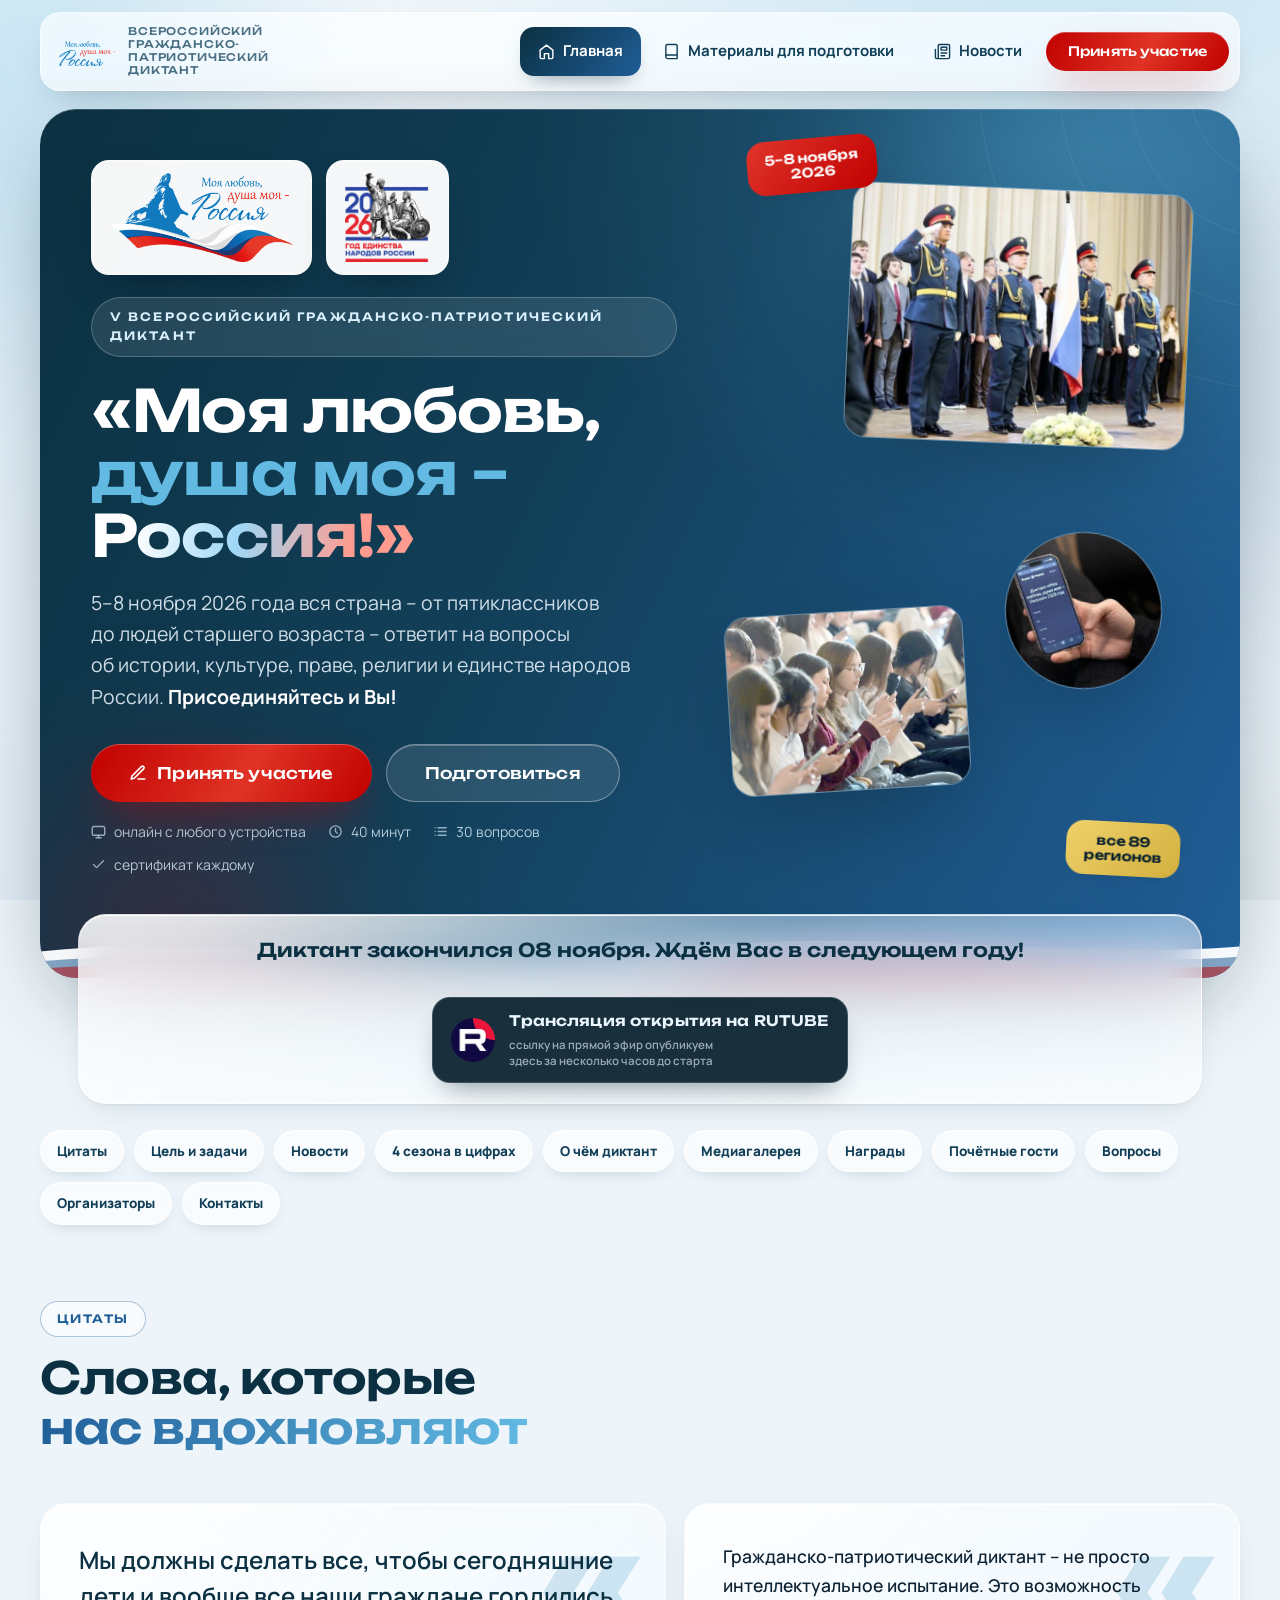
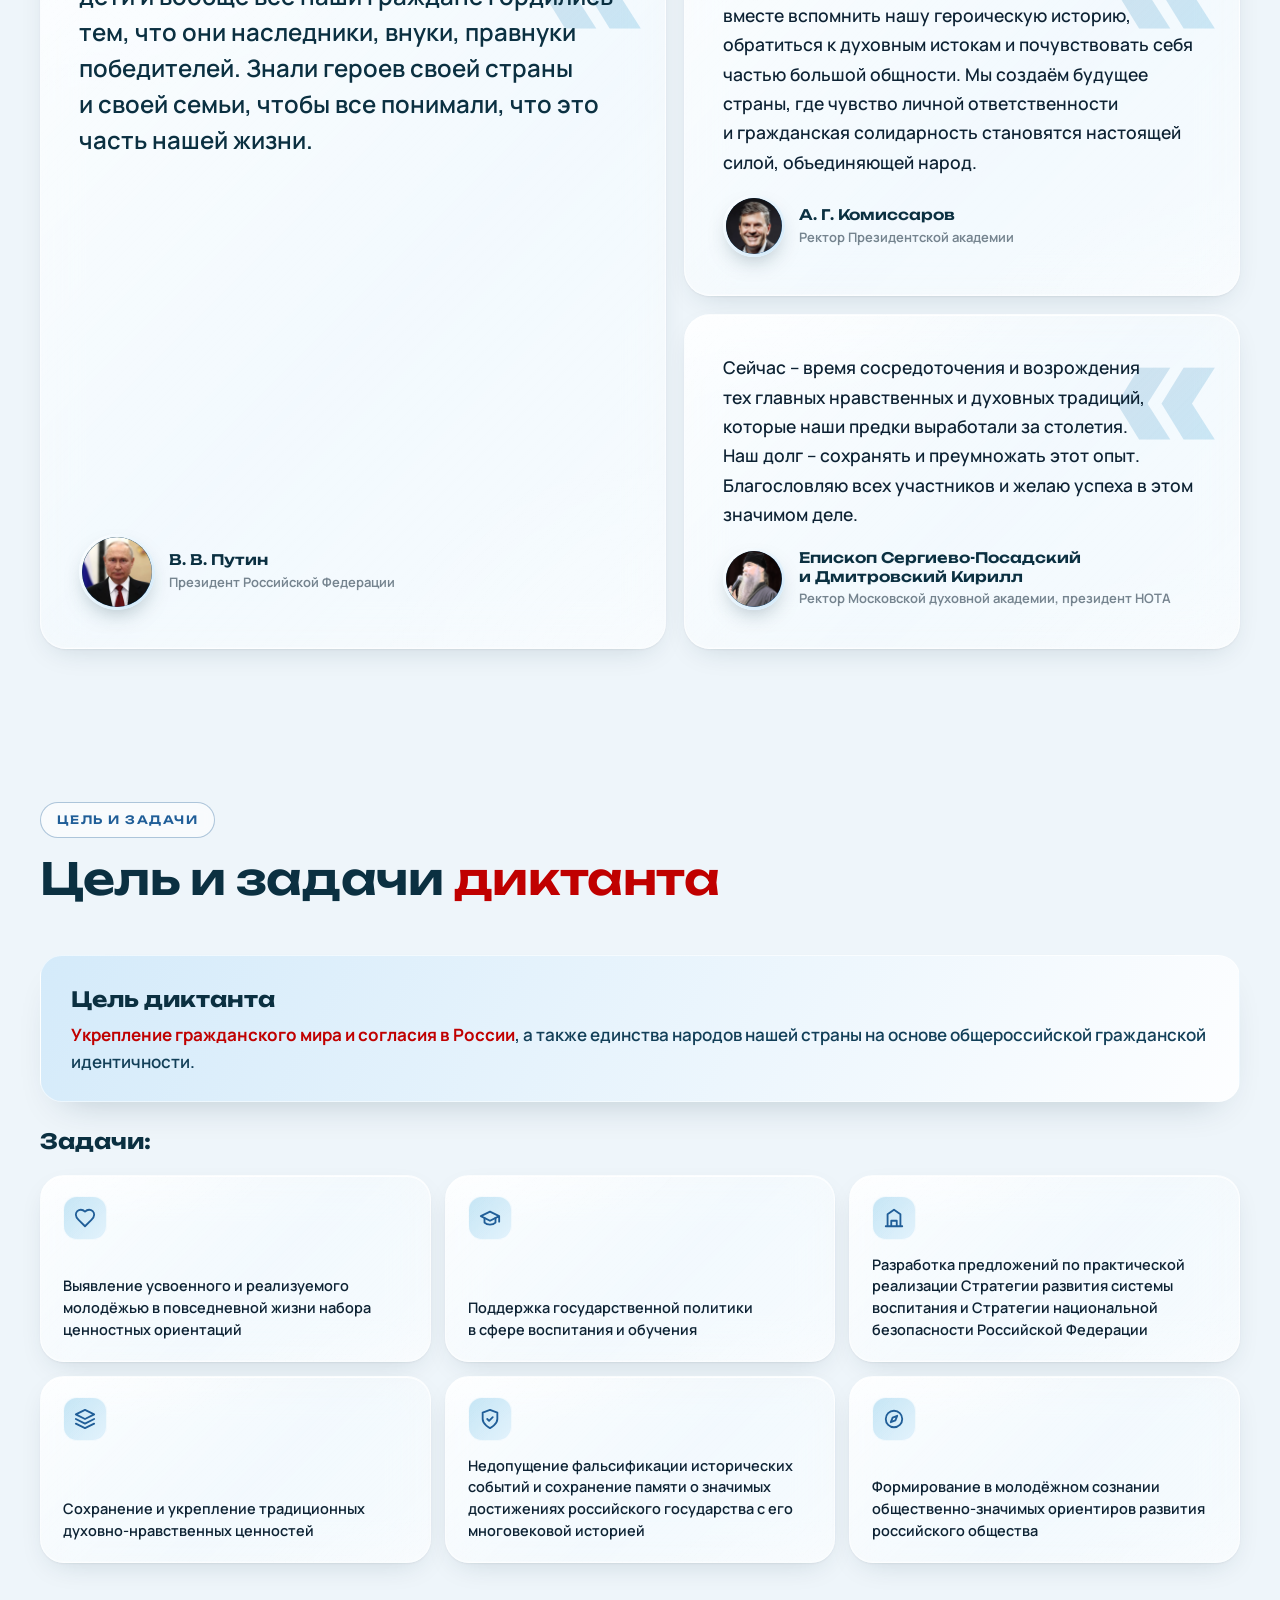
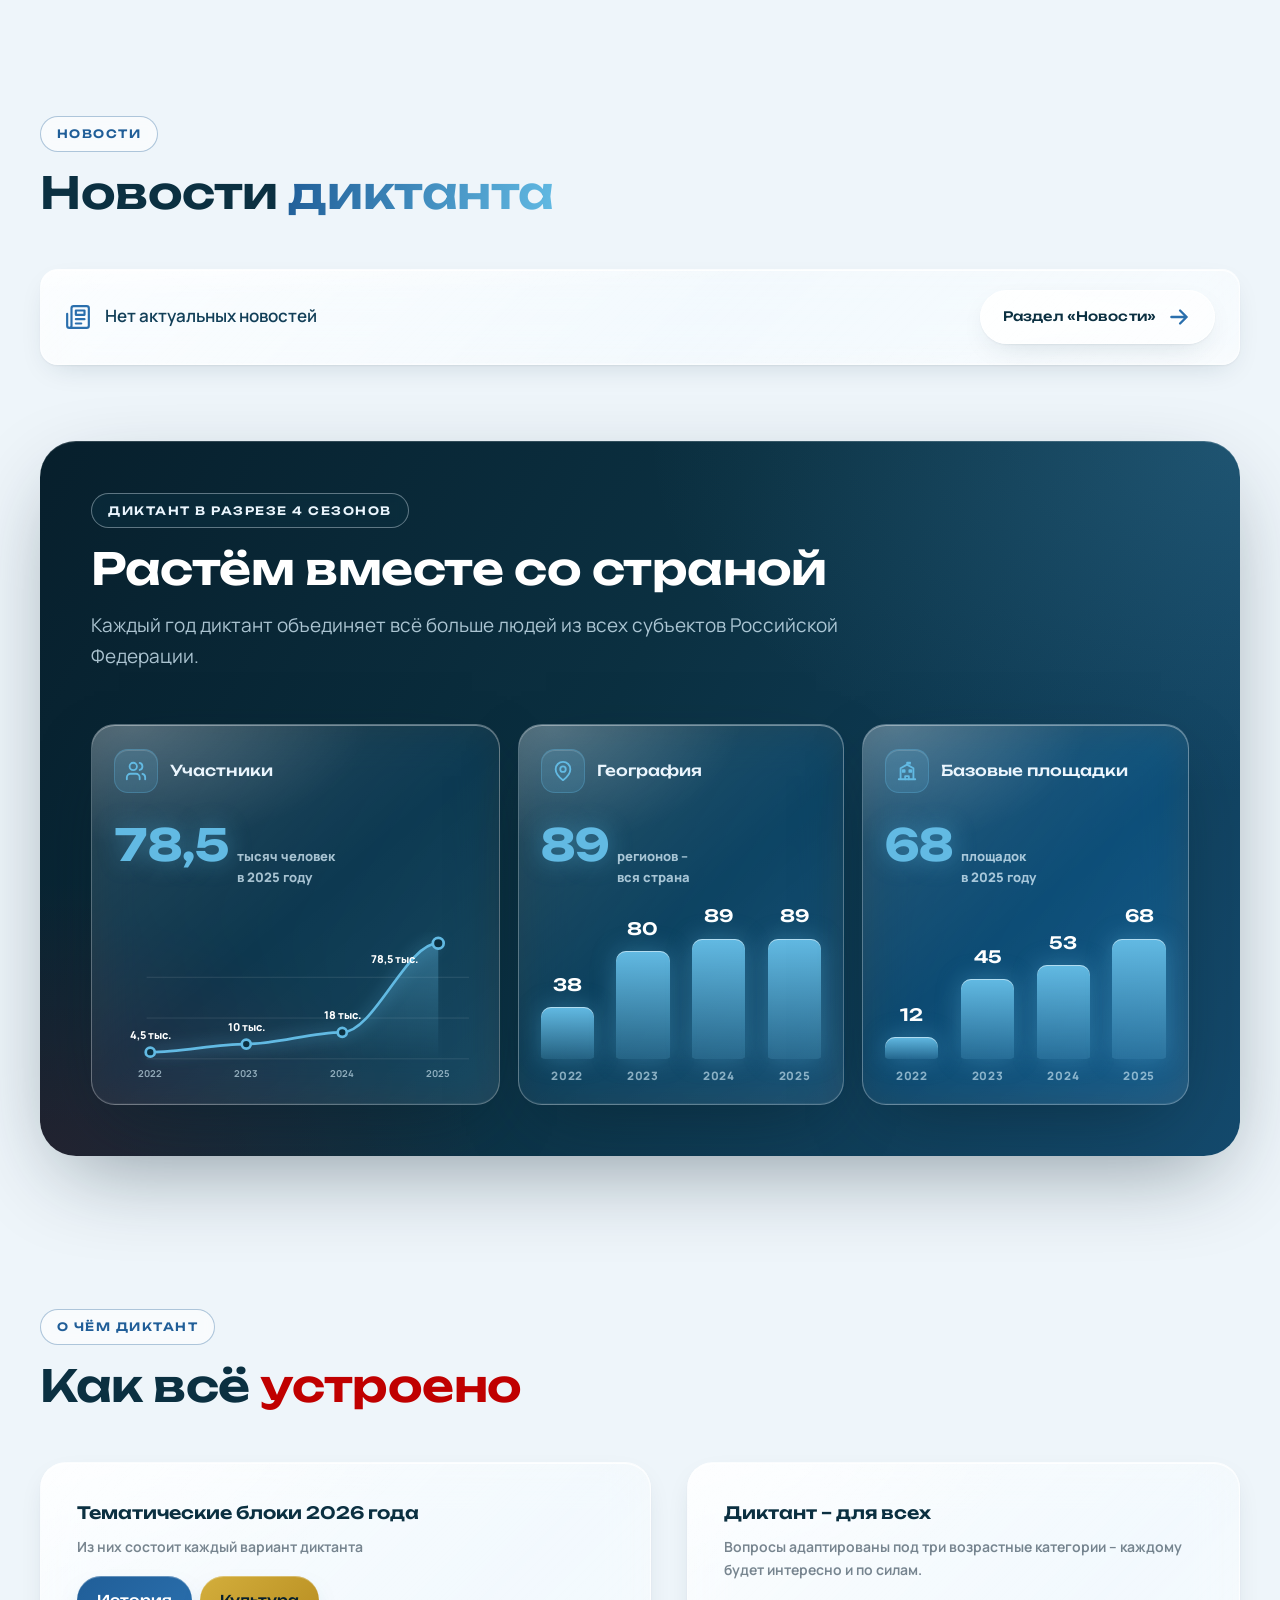
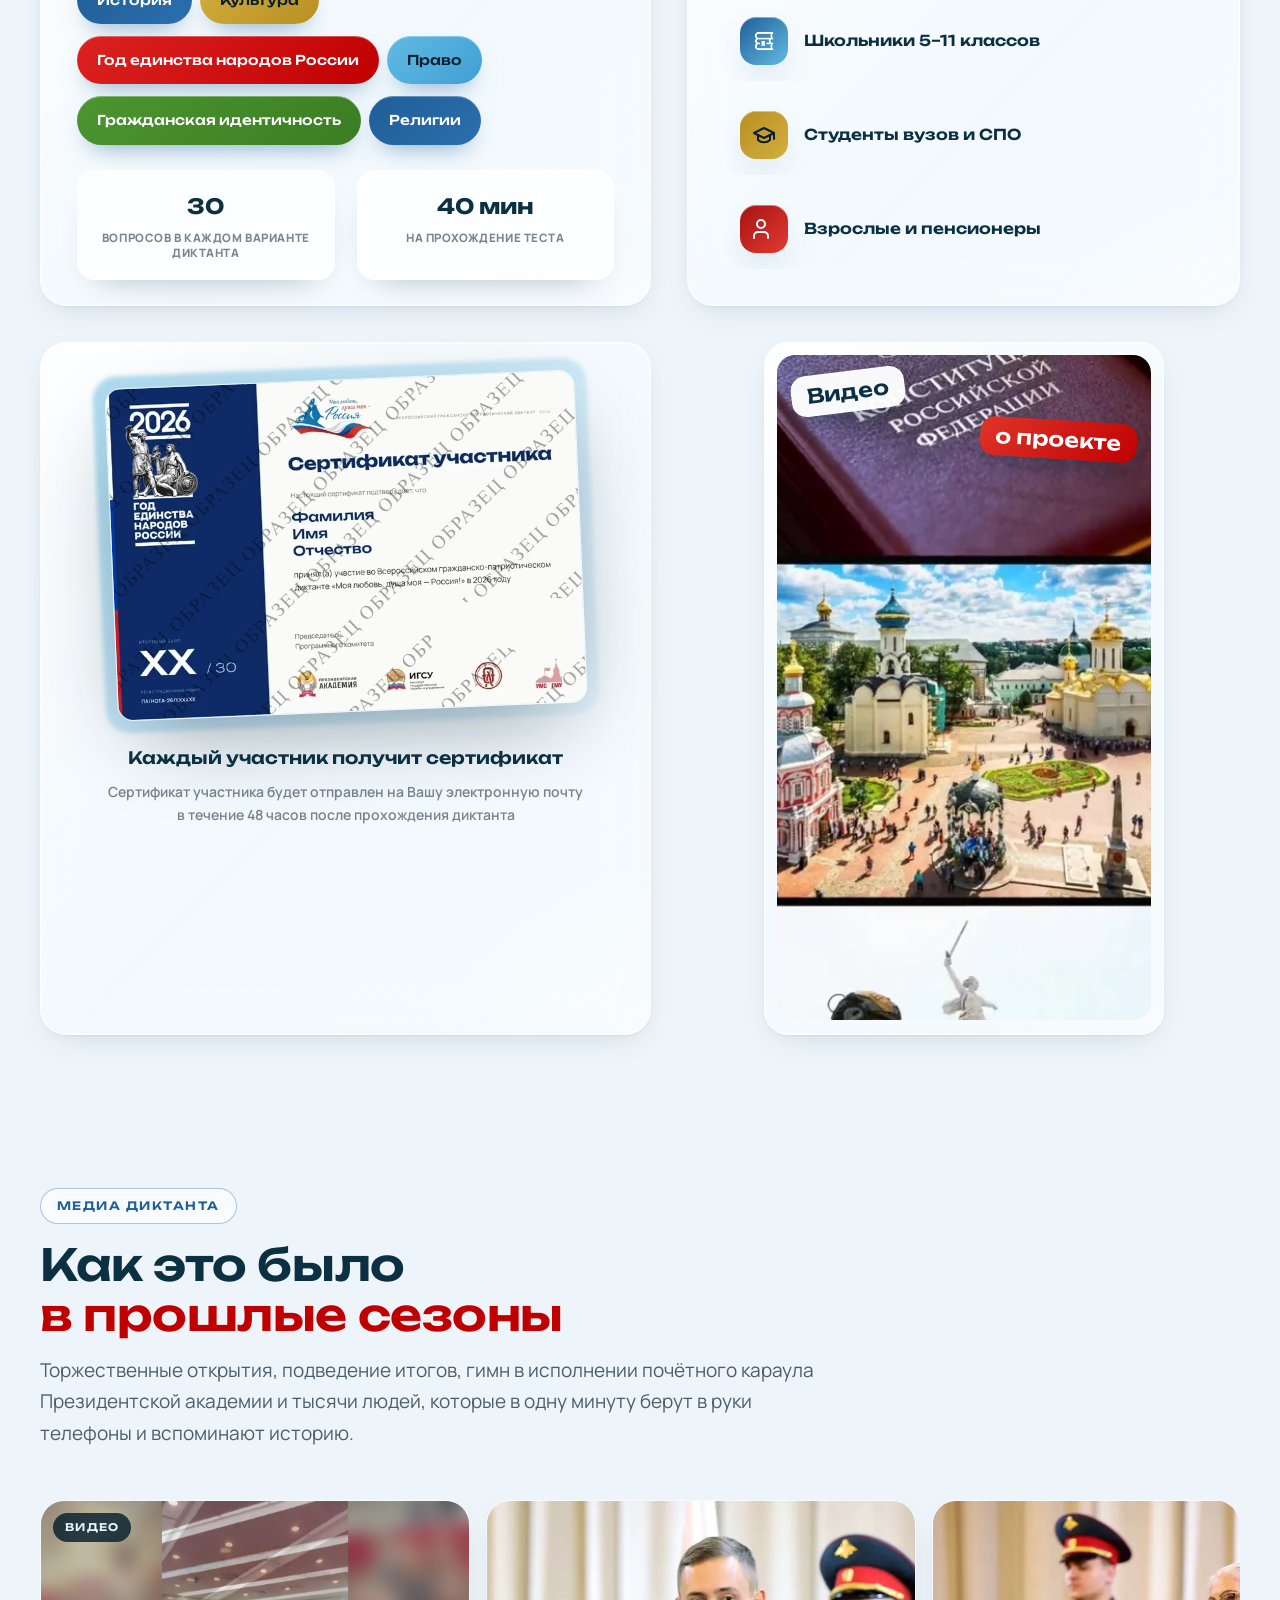
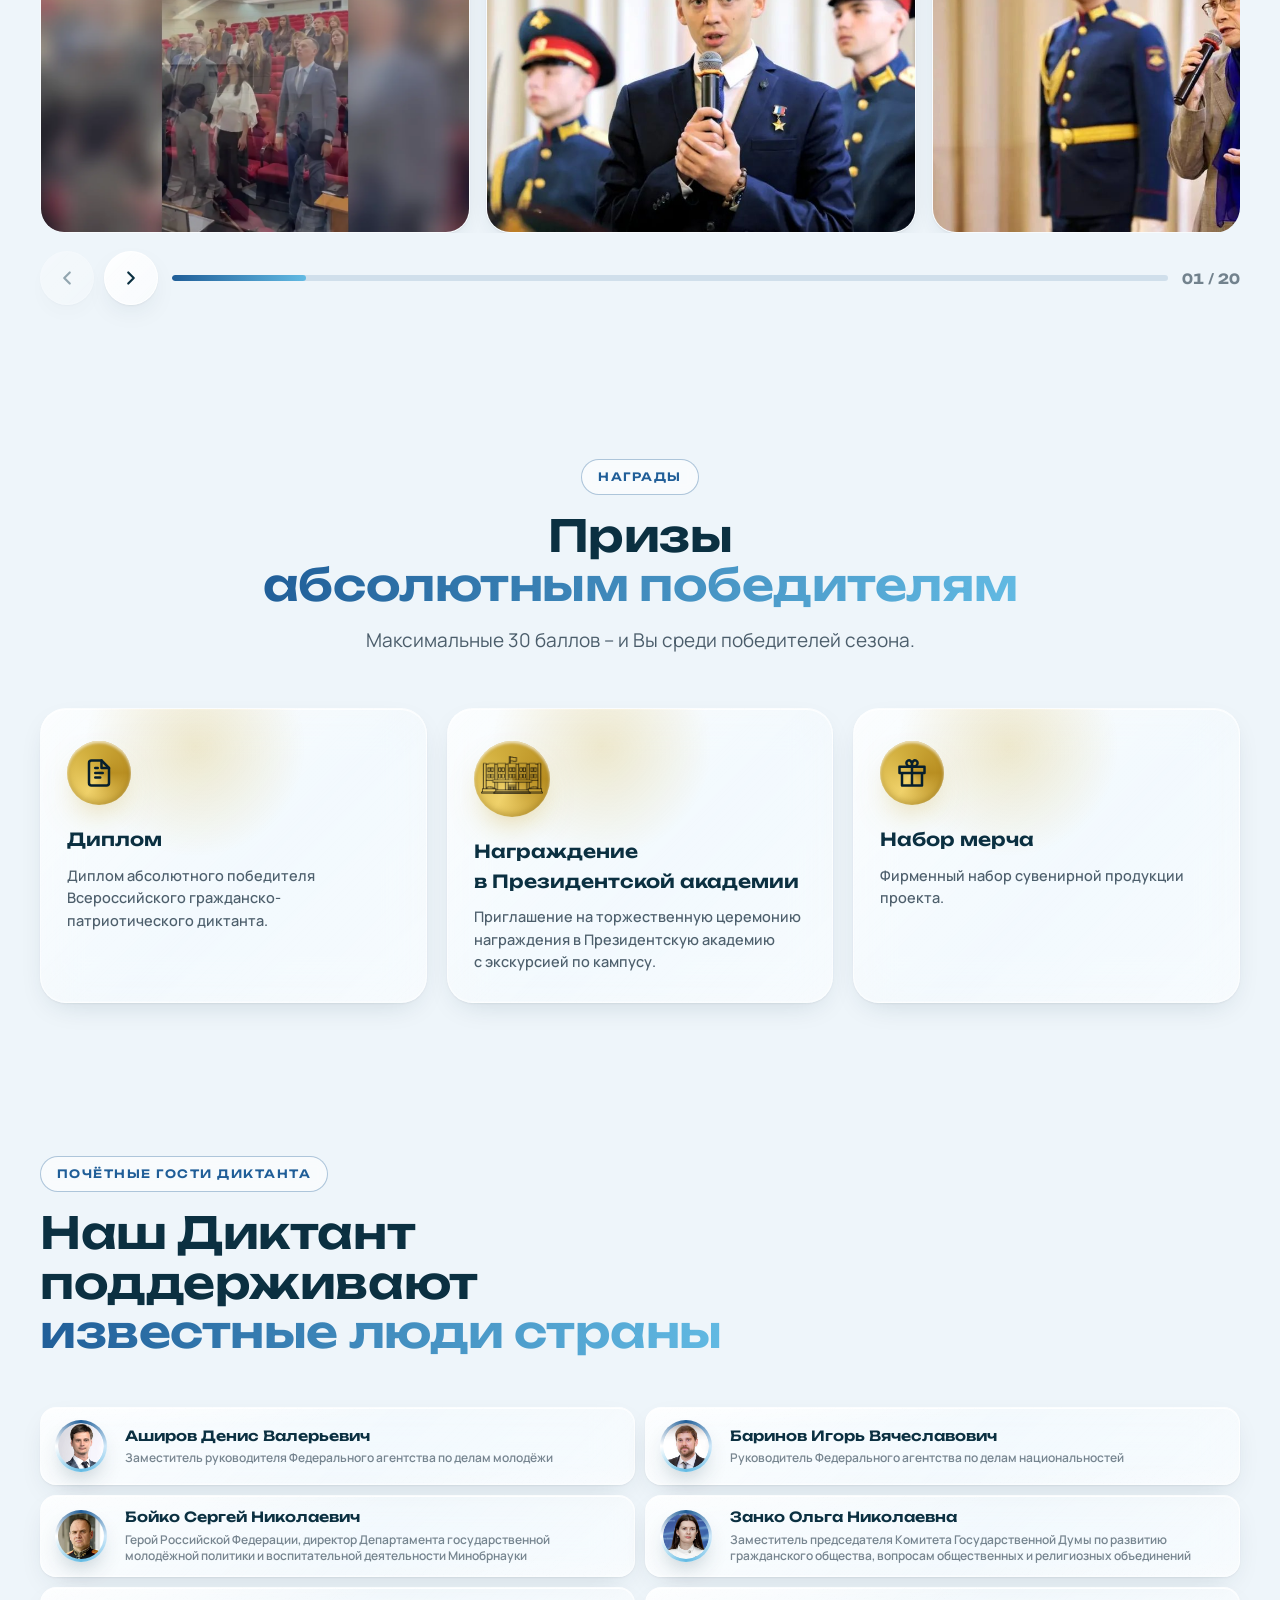
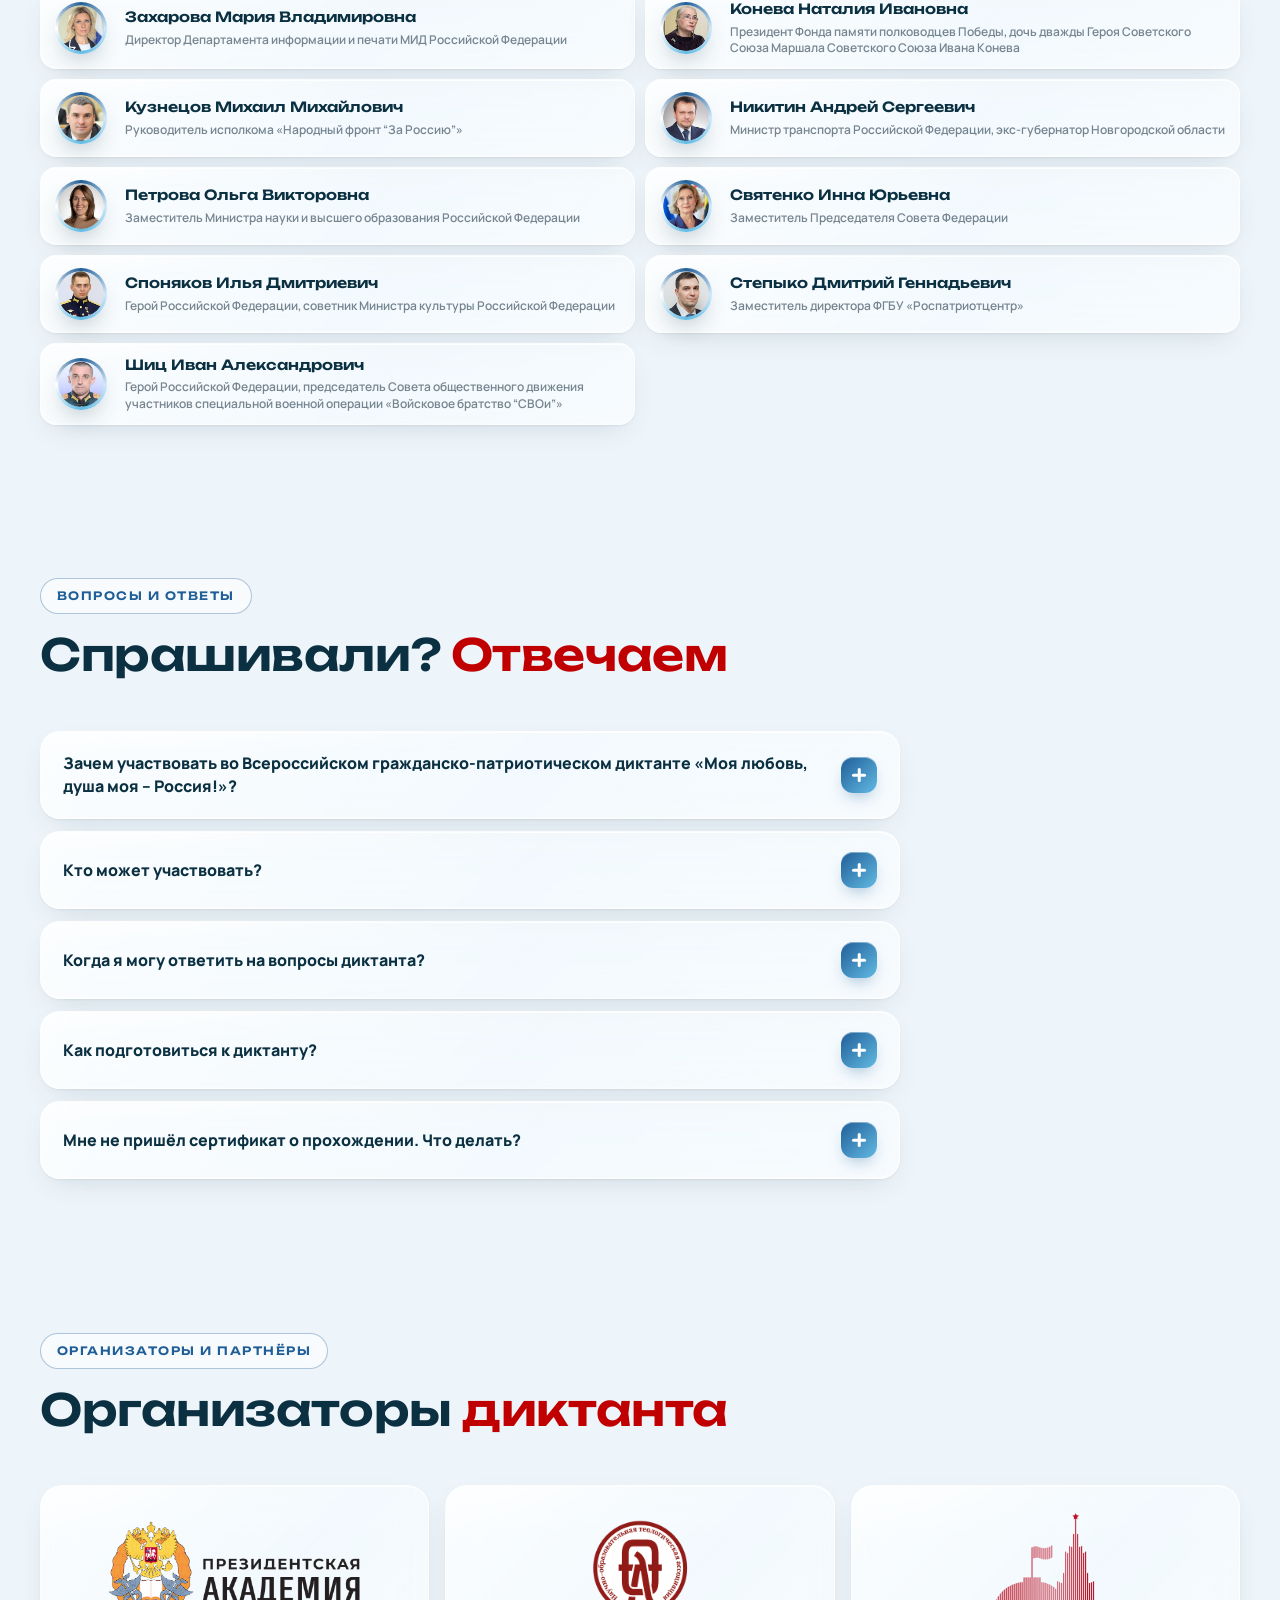
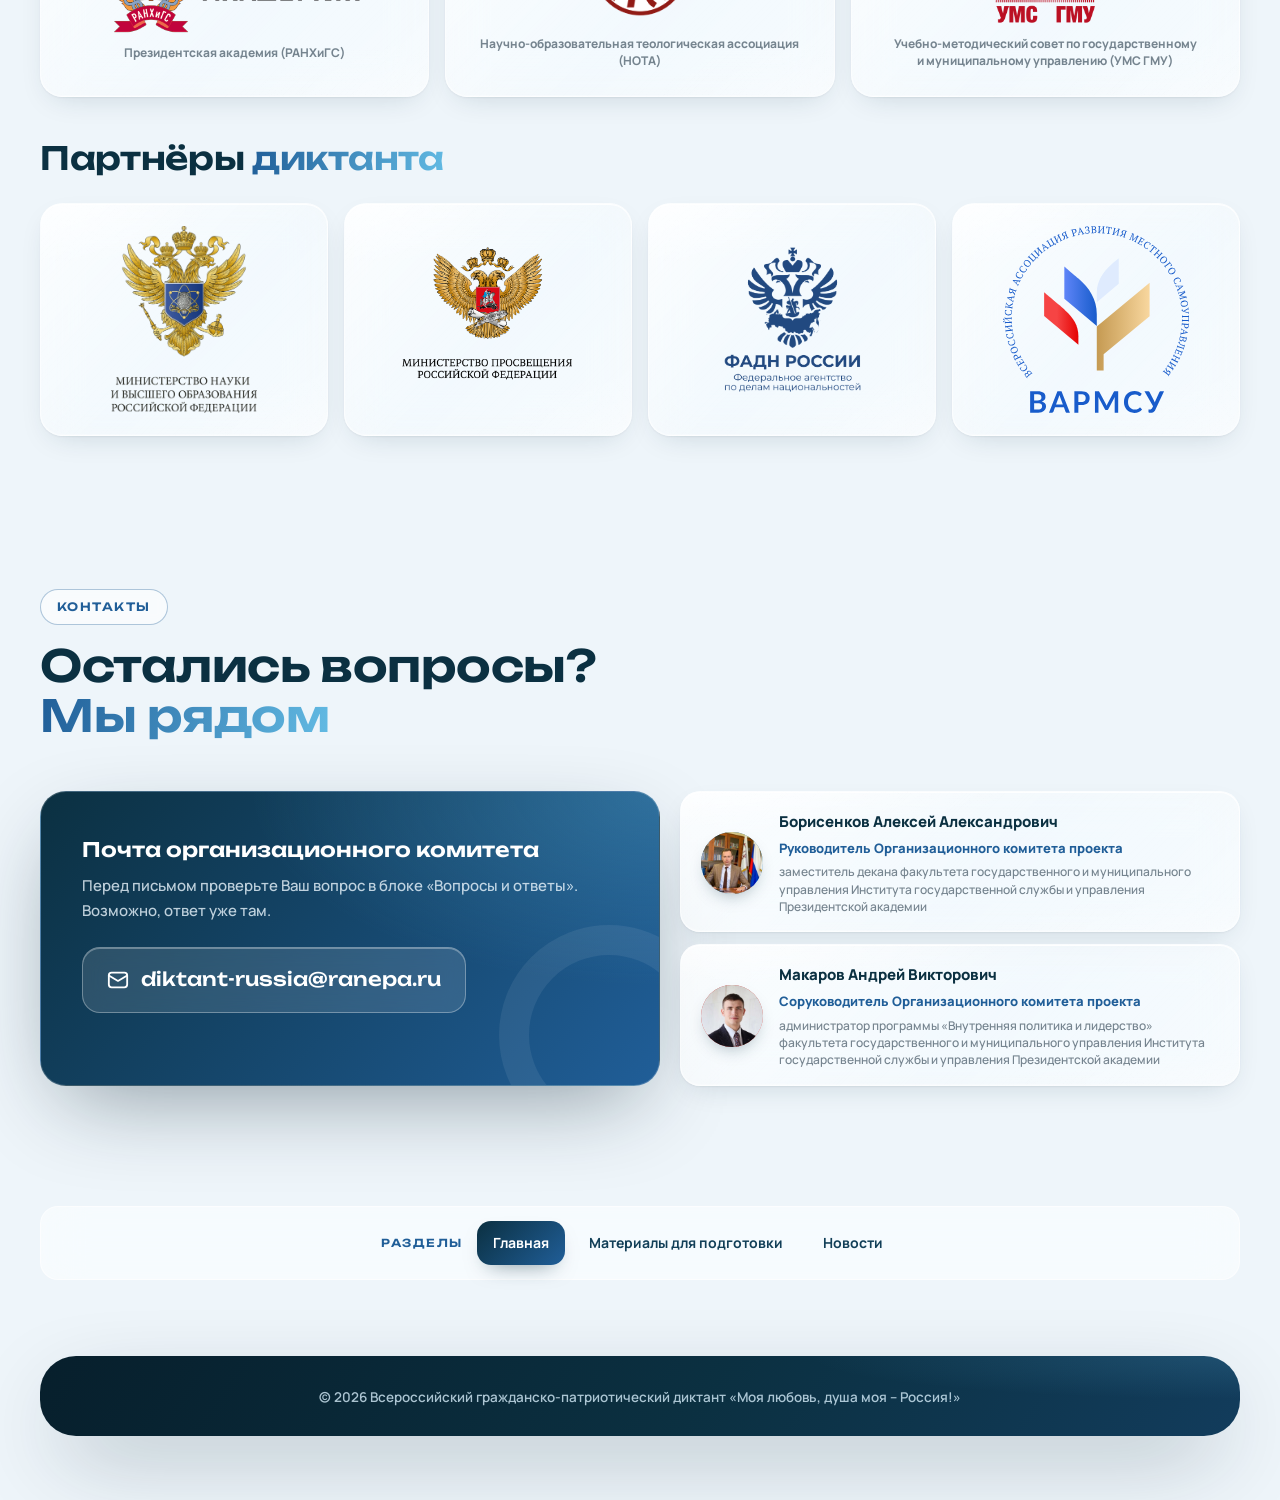
==== commit 4869b5c1: "Правки заказчика 08.08.2026, итерация 3 (скриншоты + текст). Витрина: раздел «Для кого» удалён целик" ====
--- a/index.html
+++ b/index.html
@@ -111,7 +111,8 @@
           <div class="cd-cell"><b data-cd="s">00</b><span data-cdl="s">секунд</span></div>
         </div>
         <p class="countdown__note">Диктант проходит с 5 ноября 2026 года 10:00 до 23:59 8 ноября по московскому времени</p>
-        <p class="countdown__note countdown__note--broadcast">Прямая трансляция открытия Диктанта появится на этой странице за несколько часов до старта Диктанта.</p>
+        <!-- Убрано по запросу заказчика 08.08.2026 (ит. 3): дублирующая подпись
+             о трансляции – эта информация есть в тёмной кнопке РУТУБ ниже -->
         <p class="countdown__ended" hidden>Диктант закончился 08 ноября. Ждём Вас в следующем году!</p>
         <div class="broadcast" id="broadcast">
           <a class="broadcast__link" href="https://rutube.ru/" target="_blank" rel="noopener" data-broadcast-link>
@@ -134,7 +135,6 @@
         <a class="chip" href="#tasks">Цель и задачи</a>
         <a class="chip" href="#news">Новости</a>
         <a class="chip" href="#stats">4 сезона в цифрах</a>
-        <a class="chip" href="#audience">Для кого</a>
         <a class="chip" href="#format">О чём диктант</a>
         <a class="chip" href="#media">Медиагалерея</a>
         <a class="chip" href="#prizes">Награды</a>
@@ -300,28 +300,9 @@
         </div>
       </section>
 
-      <!-- ═══════ ДЛЯ КОГО ═══════ -->
-      <section class="sec" id="audience">
-        <header class="sec-head sec-head--center">
-          <span class="sec-overline">Для кого</span>
-          <h2 class="sec-title">Диктант – для всех</h2>
-          <p class="sec-lead">Вопросы адаптированы под три возрастные категории – каждому будет интересно и по силам.</p>
-        </header>
-        <div class="aud-grid">
-          <article class="aud-card glass">
-            <span class="aud-card__ic"><img class="aud-card__ic-img" src="assets/img/icon-books.png" alt="" width="44" height="44"></span>
-            <h3>Школьники 5–11 классов</h3>
-          </article>
-          <article class="aud-card glass">
-            <span class="aud-card__ic"><svg viewBox="0 0 24 24" fill="none" stroke="currentColor" stroke-width="2" stroke-linecap="round" stroke-linejoin="round"><path d="M22 10 12 5 2 10l10 5 10-5v6"/><path d="M6 12v5c3 3 9 3 12 0v-5"/></svg></span>
-            <h3>Студенты вузов и СПО</h3>
-          </article>
-          <article class="aud-card glass">
-            <span class="aud-card__ic"><svg viewBox="0 0 24 24" fill="none" stroke="currentColor" stroke-width="2" stroke-linecap="round" stroke-linejoin="round"><path d="M16 21v-2a4 4 0 0 0-4-4H6a4 4 0 0 0-4 4v2"/><circle cx="9" cy="7" r="4"/></svg></span>
-            <h3>Взрослые и пенсионеры</h3>
-          </article>
-        </div>
-      </section>
+      <!-- Раздел «Для кого» удалён по запросу заказчика 08.08.2026 (ит. 3):
+           его плашки аудиторий переехали в отдельную карточку «Диктант – для всех»
+           внутри раздела «О чём диктант» ниже -->
 
       <!-- ═══════ О ЧЁМ ДИКТАНТ ═══════ -->
       <section class="sec" id="format">
@@ -341,14 +322,32 @@
               <span class="topic topic--green">Гражданская идентичность</span>
               <span class="topic">Религии</span>
             </div>
-            <dl class="topics__cats">
-              <div class="topics__cat"><dt>Школьники 5–11 классов</dt><dd>Вопросы об основных событиях истории, героях, культуре и праздниках народов России.</dd></div>
-              <div class="topics__cat"><dt>Студенты вузов и СПО</dt><dd>Повышенная сложность вопросов, для ответов на которые нужны более глубокие знания о нашей стране.</dd></div>
-              <div class="topics__cat"><dt>Взрослые и пенсионеры</dt><dd>Личное участие из дома, с работы или с базовой площадки для тех, кто уже закончил своё обучение.</dd></div>
-            </dl>
+            <!-- Возрастные группы отсюда убраны совсем по запросу заказчика
+                 08.08.2026 (ит. 3): они – в соседней карточке «Диктант – для всех» -->
             <div class="topics__grid">
               <div class="mini-fact"><b>30</b><span>вопросов в каждом варианте диктанта</span></div>
               <div class="mini-fact"><b>40 мин</b><span>на прохождение теста</span></div>
+            </div>
+          </div>
+          <!-- Карточка «Диктант – для всех» (заказчик, 08.08.2026, ит. 3):
+               плашки аудиторий из удалённого раздела «Для кого», компактная
+               версия – только названия возрастных групп, без описаний -->
+          <div class="forall glass">
+            <h3 class="forall__h">Диктант – для всех</h3>
+            <p class="forall__lead">Вопросы адаптированы под три возрастные категории – каждому будет интересно и по силам.</p>
+            <div class="forall__grid">
+              <article class="aud-card aud-card--sm">
+                <span class="aud-card__ic"><img class="aud-card__ic-img" src="assets/img/icon-books.png" alt="" width="44" height="44"></span>
+                <b class="aud-card__t">Школьники 5–11 классов</b>
+              </article>
+              <article class="aud-card aud-card--sm">
+                <span class="aud-card__ic"><svg viewBox="0 0 24 24" fill="none" stroke="currentColor" stroke-width="2" stroke-linecap="round" stroke-linejoin="round"><path d="M22 10 12 5 2 10l10 5 10-5v6"/><path d="M6 12v5c3 3 9 3 12 0v-5"/></svg></span>
+                <b class="aud-card__t">Студенты вузов и СПО</b>
+              </article>
+              <article class="aud-card aud-card--sm">
+                <span class="aud-card__ic"><svg viewBox="0 0 24 24" fill="none" stroke="currentColor" stroke-width="2" stroke-linecap="round" stroke-linejoin="round"><path d="M16 21v-2a4 4 0 0 0-4-4H6a4 4 0 0 0-4 4v2"/><circle cx="9" cy="7" r="4"/></svg></span>
+                <b class="aud-card__t">Взрослые и пенсионеры</b>
+              </article>
             </div>
           </div>
           <div class="cert-show glass">
@@ -366,9 +365,14 @@
             <button class="format-video__play" type="button" aria-label="Открыть видео о проекте в полном размере">
               <video src="assets/video/about-project.mp4" poster="assets/video/about-project-poster.webp"
                      autoplay muted loop playsinline preload="metadata" aria-hidden="true" tabindex="-1"></video>
+              <!-- Наслоение-текст в общей стилистике сайта (заказчик, 08.08.2026,
+                   ит. 3): вместо подписи со ссылкой на Яндекс.Диск под роликом -->
+              <span class="format-video__stickers" aria-hidden="true">
+                <span class="format-video__st format-video__st--l">Видео</span>
+                <span class="format-video__st format-video__st--r">о проекте</span>
+              </span>
               <span class="format-video__zoom"><svg viewBox="0 0 24 24" fill="none" stroke="currentColor" stroke-width="2" stroke-linecap="round" stroke-linejoin="round"><polygon points="6 3 20 12 6 21 6 3" fill="currentColor" stroke="none"/></svg>смотреть полностью</span>
             </button>
-            <figcaption class="format-video__cap">Видео о проекте: <a href="https://disk.yandex.ru/i/K7V-dNHAgcdNYg" target="_blank" rel="noopener">https://disk.yandex.ru/i/K7V-dNHAgcdNYg</a></figcaption>
           </figure>
         </div>
       </section>
@@ -449,20 +453,20 @@
           <h2 class="sec-title">Наш Диктант поддерживают <span class="grad">известные люди страны</span></h2>
         </header>
         <div class="guests">
-          <div class="guest glass"><span class="guest__ava"><img src="assets/img/guests/ashirov.webp" alt="Денис Аширов" loading="lazy"></span><span><span class="guest__name">Аширов Денис Валерьевич</span><span class="guest__role">Заместитель руководителя Федерального агентства по делам молодёжи</span></span><button class="guest__media" type="button" data-lightbox data-kind="photo" data-src="assets/img/guests/ashirov.webp" data-caption="Аширов Денис Валерьевич – обращение к участникам диктанта (материалы скоро будут)"><svg viewBox="0 0 24 24" fill="none" stroke="currentColor" stroke-width="2" stroke-linecap="round" stroke-linejoin="round"><path d="M23 7 16 12l7 5V7Z"/><rect x="1" y="5" width="15" height="14" rx="2"/></svg><span>Фото/видео обращения</span></button></div>
-          <div class="guest glass"><span class="guest__ava"><img src="assets/img/guests/barinov.webp" alt="Игорь Баринов" loading="lazy"></span><span><span class="guest__name">Баринов Игорь Вячеславович</span><span class="guest__role">Руководитель Федерального агентства по делам национальностей</span></span><button class="guest__media" type="button" data-lightbox data-kind="photo" data-src="assets/img/guests/barinov.webp" data-caption="Баринов Игорь Вячеславович – обращение к участникам диктанта (материалы скоро будут)"><svg viewBox="0 0 24 24" fill="none" stroke="currentColor" stroke-width="2" stroke-linecap="round" stroke-linejoin="round"><path d="M23 7 16 12l7 5V7Z"/><rect x="1" y="5" width="15" height="14" rx="2"/></svg><span>Фото/видео обращения</span></button></div>
-          <div class="guest glass"><span class="guest__ava"><img src="assets/img/guests/boyko.webp" alt="Сергей Бойко" loading="lazy"></span><span><span class="guest__name">Бойко Сергей Николаевич</span><span class="guest__role">Герой Российской Федерации, директор Департамента государственной молодёжной политики и воспитательной деятельности Минобрнауки</span></span><button class="guest__media" type="button" data-lightbox data-kind="photo" data-src="assets/img/guests/boyko.webp" data-caption="Бойко Сергей Николаевич – обращение к участникам диктанта (материалы скоро будут)"><svg viewBox="0 0 24 24" fill="none" stroke="currentColor" stroke-width="2" stroke-linecap="round" stroke-linejoin="round"><path d="M23 7 16 12l7 5V7Z"/><rect x="1" y="5" width="15" height="14" rx="2"/></svg><span>Фото/видео обращения</span></button></div>
-          <div class="guest glass"><span class="guest__ava"><img src="assets/img/guests/zanko.webp" alt="Ольга Занко" loading="lazy"></span><span><span class="guest__name">Занко Ольга Николаевна</span><span class="guest__role">Заместитель председателя Комитета Государственной Думы по развитию гражданского общества, вопросам общественных и религиозных объединений</span></span><button class="guest__media" type="button" data-lightbox data-kind="photo" data-src="assets/img/guests/zanko.webp" data-caption="Занко Ольга Николаевна – обращение к участникам диктанта (материалы скоро будут)"><svg viewBox="0 0 24 24" fill="none" stroke="currentColor" stroke-width="2" stroke-linecap="round" stroke-linejoin="round"><path d="M23 7 16 12l7 5V7Z"/><rect x="1" y="5" width="15" height="14" rx="2"/></svg><span>Фото/видео обращения</span></button></div>
-          <div class="guest glass"><span class="guest__ava"><img src="assets/img/guests/zakharova.webp" alt="Мария Захарова" loading="lazy"></span><span><span class="guest__name">Захарова Мария Владимировна</span><span class="guest__role">Директор Департамента информации и печати МИД Российской Федерации</span></span><button class="guest__media" type="button" data-lightbox data-kind="photo" data-src="assets/img/guests/zakharova.webp" data-caption="Захарова Мария Владимировна – обращение к участникам диктанта (материалы скоро будут)"><svg viewBox="0 0 24 24" fill="none" stroke="currentColor" stroke-width="2" stroke-linecap="round" stroke-linejoin="round"><path d="M23 7 16 12l7 5V7Z"/><rect x="1" y="5" width="15" height="14" rx="2"/></svg><span>Фото/видео обращения</span></button></div>
-          <div class="guest glass"><span class="guest__ava"><img src="assets/img/guests/koneva.webp" alt="Наталия Конева" loading="lazy"></span><span><span class="guest__name">Конева Наталия Ивановна</span><span class="guest__role">Президент Фонда памяти полководцев Победы, дочь дважды Героя Советского Союза Маршала Советского Союза Ивана Конева</span></span><button class="guest__media" type="button" data-lightbox data-kind="photo" data-src="assets/img/guests/koneva.webp" data-caption="Конева Наталия Ивановна – обращение к участникам диктанта (материалы скоро будут)"><svg viewBox="0 0 24 24" fill="none" stroke="currentColor" stroke-width="2" stroke-linecap="round" stroke-linejoin="round"><path d="M23 7 16 12l7 5V7Z"/><rect x="1" y="5" width="15" height="14" rx="2"/></svg><span>Фото/видео обращения</span></button></div>
-          <div class="guest glass"><span class="guest__ava"><img src="assets/img/guests/kuznetsov.webp" alt="Михаил Кузнецов" loading="lazy"></span><span><span class="guest__name">Кузнецов Михаил Михайлович</span><span class="guest__role">Руководитель исполкома «Народный фронт “За Россию”»</span></span><button class="guest__media" type="button" data-lightbox data-kind="photo" data-src="assets/img/guests/kuznetsov.webp" data-caption="Кузнецов Михаил Михайлович – обращение к участникам диктанта (материалы скоро будут)"><svg viewBox="0 0 24 24" fill="none" stroke="currentColor" stroke-width="2" stroke-linecap="round" stroke-linejoin="round"><path d="M23 7 16 12l7 5V7Z"/><rect x="1" y="5" width="15" height="14" rx="2"/></svg><span>Фото/видео обращения</span></button></div>
-          <div class="guest glass"><span class="guest__ava"><img src="assets/img/guests/nikitin.webp" alt="Андрей Никитин" loading="lazy"></span><span><span class="guest__name">Никитин Андрей Сергеевич</span><span class="guest__role">Министр транспорта Российской Федерации, экс-губернатор Новгородской области</span></span><button class="guest__media" type="button" data-lightbox data-kind="photo" data-src="assets/img/guests/nikitin.webp" data-caption="Никитин Андрей Сергеевич – обращение к участникам диктанта (материалы скоро будут)"><svg viewBox="0 0 24 24" fill="none" stroke="currentColor" stroke-width="2" stroke-linecap="round" stroke-linejoin="round"><path d="M23 7 16 12l7 5V7Z"/><rect x="1" y="5" width="15" height="14" rx="2"/></svg><span>Фото/видео обращения</span></button></div>
-          <div class="guest glass"><span class="guest__ava"><img src="assets/img/guests/petrova.webp" alt="Ольга Петрова" loading="lazy"></span><span><span class="guest__name">Петрова Ольга Викторовна</span><span class="guest__role">Заместитель Министра науки и высшего образования Российской Федерации</span></span><button class="guest__media" type="button" data-lightbox data-kind="photo" data-src="assets/img/guests/petrova.webp" data-caption="Петрова Ольга Викторовна – обращение к участникам диктанта (материалы скоро будут)"><svg viewBox="0 0 24 24" fill="none" stroke="currentColor" stroke-width="2" stroke-linecap="round" stroke-linejoin="round"><path d="M23 7 16 12l7 5V7Z"/><rect x="1" y="5" width="15" height="14" rx="2"/></svg><span>Фото/видео обращения</span></button></div>
-          <div class="guest glass"><span class="guest__ava"><img src="assets/img/guests/svyatenko.webp" alt="Инна Святенко" loading="lazy"></span><span><span class="guest__name">Святенко Инна Юрьевна</span><span class="guest__role">Заместитель Председателя Совета Федерации</span></span><button class="guest__media" type="button" data-lightbox data-kind="photo" data-src="assets/img/guests/svyatenko.webp" data-caption="Святенко Инна Юрьевна – обращение к участникам диктанта (материалы скоро будут)"><svg viewBox="0 0 24 24" fill="none" stroke="currentColor" stroke-width="2" stroke-linecap="round" stroke-linejoin="round"><path d="M23 7 16 12l7 5V7Z"/><rect x="1" y="5" width="15" height="14" rx="2"/></svg><span>Фото/видео обращения</span></button></div>
-          <div class="guest glass"><span class="guest__ava"><img src="assets/img/guests/sponyakov.webp" alt="Илья Споняков" loading="lazy"></span><span><span class="guest__name">Споняков Илья Дмитриевич</span><span class="guest__role">Герой Российской Федерации, советник Министра культуры Российской Федерации</span></span><button class="guest__media" type="button" data-lightbox data-kind="photo" data-src="assets/img/guests/sponyakov.webp" data-caption="Споняков Илья Дмитриевич – обращение к участникам диктанта (материалы скоро будут)"><svg viewBox="0 0 24 24" fill="none" stroke="currentColor" stroke-width="2" stroke-linecap="round" stroke-linejoin="round"><path d="M23 7 16 12l7 5V7Z"/><rect x="1" y="5" width="15" height="14" rx="2"/></svg><span>Фото/видео обращения</span></button></div>
-          <div class="guest glass"><span class="guest__ava"><img src="assets/img/guests/stepyko.webp" alt="Дмитрий Степыко" loading="lazy"></span><span><span class="guest__name">Степыко Дмитрий Геннадьевич</span><span class="guest__role">Заместитель директора ФГБУ «Роспатриотцентр»</span></span><button class="guest__media" type="button" data-lightbox data-kind="photo" data-src="assets/img/guests/stepyko.webp" data-caption="Степыко Дмитрий Геннадьевич – обращение к участникам диктанта (материалы скоро будут)"><svg viewBox="0 0 24 24" fill="none" stroke="currentColor" stroke-width="2" stroke-linecap="round" stroke-linejoin="round"><path d="M23 7 16 12l7 5V7Z"/><rect x="1" y="5" width="15" height="14" rx="2"/></svg><span>Фото/видео обращения</span></button></div>
-          <div class="guest glass"><span class="guest__ava"><img src="assets/img/guests/shits.webp" alt="Иван Шиц" loading="lazy"></span><span><span class="guest__name">Шиц Иван Александрович</span><span class="guest__role">Герой Российской Федерации, председатель Совета общественного движения участников специальной военной операции «Войсковое братство “СВОи”»</span></span><button class="guest__media" type="button" data-lightbox data-kind="photo" data-src="assets/img/guests/shits.webp" data-caption="Шиц Иван Александрович – обращение к участникам диктанта (материалы скоро будут)"><svg viewBox="0 0 24 24" fill="none" stroke="currentColor" stroke-width="2" stroke-linecap="round" stroke-linejoin="round"><path d="M23 7 16 12l7 5V7Z"/><rect x="1" y="5" width="15" height="14" rx="2"/></svg><span>Фото/видео обращения</span></button></div>
-        </div></div>
+          <button class="guest glass" type="button" data-lightbox data-kind="photo" data-src="assets/img/guests/ashirov.webp" data-caption="Аширов Денис Валерьевич – обращение к участникам диктанта (материалы скоро будут)" aria-label="Аширов Денис Валерьевич: открыть фото или видео обращение"><span class="guest__ava"><img src="assets/img/guests/ashirov.webp" alt="" loading="lazy"></span><span class="guest__txt"><span class="guest__name">Аширов Денис Валерьевич</span><span class="guest__role">Заместитель руководителя Федерального агентства по делам молодёжи</span></span></button>
+          <button class="guest glass" type="button" data-lightbox data-kind="photo" data-src="assets/img/guests/barinov.webp" data-caption="Баринов Игорь Вячеславович – обращение к участникам диктанта (материалы скоро будут)" aria-label="Баринов Игорь Вячеславович: открыть фото или видео обращение"><span class="guest__ava"><img src="assets/img/guests/barinov.webp" alt="" loading="lazy"></span><span class="guest__txt"><span class="guest__name">Баринов Игорь Вячеславович</span><span class="guest__role">Руководитель Федерального агентства по делам национальностей</span></span></button>
+          <button class="guest glass" type="button" data-lightbox data-kind="photo" data-src="assets/img/guests/boyko.webp" data-caption="Бойко Сергей Николаевич – обращение к участникам диктанта (материалы скоро будут)" aria-label="Бойко Сергей Николаевич: открыть фото или видео обращение"><span class="guest__ava"><img src="assets/img/guests/boyko.webp" alt="" loading="lazy"></span><span class="guest__txt"><span class="guest__name">Бойко Сергей Николаевич</span><span class="guest__role">Герой Российской Федерации, директор Департамента государственной молодёжной политики и воспитательной деятельности Минобрнауки</span></span></button>
+          <button class="guest glass" type="button" data-lightbox data-kind="photo" data-src="assets/img/guests/zanko.webp" data-caption="Занко Ольга Николаевна – обращение к участникам диктанта (материалы скоро будут)" aria-label="Занко Ольга Николаевна: открыть фото или видео обращение"><span class="guest__ava"><img src="assets/img/guests/zanko.webp" alt="" loading="lazy"></span><span class="guest__txt"><span class="guest__name">Занко Ольга Николаевна</span><span class="guest__role">Заместитель председателя Комитета Государственной Думы по развитию гражданского общества, вопросам общественных и религиозных объединений</span></span></button>
+          <button class="guest glass" type="button" data-lightbox data-kind="photo" data-src="assets/img/guests/zakharova.webp" data-caption="Захарова Мария Владимировна – обращение к участникам диктанта (материалы скоро будут)" aria-label="Захарова Мария Владимировна: открыть фото или видео обращение"><span class="guest__ava"><img src="assets/img/guests/zakharova.webp" alt="" loading="lazy"></span><span class="guest__txt"><span class="guest__name">Захарова Мария Владимировна</span><span class="guest__role">Директор Департамента информации и печати МИД Российской Федерации</span></span></button>
+          <button class="guest glass" type="button" data-lightbox data-kind="photo" data-src="assets/img/guests/koneva.webp" data-caption="Конева Наталия Ивановна – обращение к участникам диктанта (материалы скоро будут)" aria-label="Конева Наталия Ивановна: открыть фото или видео обращение"><span class="guest__ava"><img src="assets/img/guests/koneva.webp" alt="" loading="lazy"></span><span class="guest__txt"><span class="guest__name">Конева Наталия Ивановна</span><span class="guest__role">Президент Фонда памяти полководцев Победы, дочь дважды Героя Советского Союза Маршала Советского Союза Ивана Конева</span></span></button>
+          <button class="guest glass" type="button" data-lightbox data-kind="photo" data-src="assets/img/guests/kuznetsov.webp" data-caption="Кузнецов Михаил Михайлович – обращение к участникам диктанта (материалы скоро будут)" aria-label="Кузнецов Михаил Михайлович: открыть фото или видео обращение"><span class="guest__ava"><img src="assets/img/guests/kuznetsov.webp" alt="" loading="lazy"></span><span class="guest__txt"><span class="guest__name">Кузнецов Михаил Михайлович</span><span class="guest__role">Руководитель исполкома «Народный фронт “За Россию”»</span></span></button>
+          <button class="guest glass" type="button" data-lightbox data-kind="photo" data-src="assets/img/guests/nikitin.webp" data-caption="Никитин Андрей Сергеевич – обращение к участникам диктанта (материалы скоро будут)" aria-label="Никитин Андрей Сергеевич: открыть фото или видео обращение"><span class="guest__ava"><img src="assets/img/guests/nikitin.webp" alt="" loading="lazy"></span><span class="guest__txt"><span class="guest__name">Никитин Андрей Сергеевич</span><span class="guest__role">Министр транспорта Российской Федерации, экс-губернатор Новгородской области</span></span></button>
+          <button class="guest glass" type="button" data-lightbox data-kind="photo" data-src="assets/img/guests/petrova.webp" data-caption="Петрова Ольга Викторовна – обращение к участникам диктанта (материалы скоро будут)" aria-label="Петрова Ольга Викторовна: открыть фото или видео обращение"><span class="guest__ava"><img src="assets/img/guests/petrova.webp" alt="" loading="lazy"></span><span class="guest__txt"><span class="guest__name">Петрова Ольга Викторовна</span><span class="guest__role">Заместитель Министра науки и высшего образования Российской Федерации</span></span></button>
+          <button class="guest glass" type="button" data-lightbox data-kind="photo" data-src="assets/img/guests/svyatenko.webp" data-caption="Святенко Инна Юрьевна – обращение к участникам диктанта (материалы скоро будут)" aria-label="Святенко Инна Юрьевна: открыть фото или видео обращение"><span class="guest__ava"><img src="assets/img/guests/svyatenko.webp" alt="" loading="lazy"></span><span class="guest__txt"><span class="guest__name">Святенко Инна Юрьевна</span><span class="guest__role">Заместитель Председателя Совета Федерации</span></span></button>
+          <button class="guest glass" type="button" data-lightbox data-kind="photo" data-src="assets/img/guests/sponyakov.webp" data-caption="Споняков Илья Дмитриевич – обращение к участникам диктанта (материалы скоро будут)" aria-label="Споняков Илья Дмитриевич: открыть фото или видео обращение"><span class="guest__ava"><img src="assets/img/guests/sponyakov.webp" alt="" loading="lazy"></span><span class="guest__txt"><span class="guest__name">Споняков Илья Дмитриевич</span><span class="guest__role">Герой Российской Федерации, советник Министра культуры Российской Федерации</span></span></button>
+          <button class="guest glass" type="button" data-lightbox data-kind="photo" data-src="assets/img/guests/stepyko.webp" data-caption="Степыко Дмитрий Геннадьевич – обращение к участникам диктанта (материалы скоро будут)" aria-label="Степыко Дмитрий Геннадьевич: открыть фото или видео обращение"><span class="guest__ava"><img src="assets/img/guests/stepyko.webp" alt="" loading="lazy"></span><span class="guest__txt"><span class="guest__name">Степыко Дмитрий Геннадьевич</span><span class="guest__role">Заместитель директора ФГБУ «Роспатриотцентр»</span></span></button>
+          <button class="guest glass" type="button" data-lightbox data-kind="photo" data-src="assets/img/guests/shits.webp" data-caption="Шиц Иван Александрович – обращение к участникам диктанта (материалы скоро будут)" aria-label="Шиц Иван Александрович: открыть фото или видео обращение"><span class="guest__ava"><img src="assets/img/guests/shits.webp" alt="" loading="lazy"></span><span class="guest__txt"><span class="guest__name">Шиц Иван Александрович</span><span class="guest__role">Герой Российской Федерации, председатель Совета общественного движения участников специальной военной операции «Войсковое братство “СВОи”»</span></span></button>
+        </div>
       </section>
 
       <!-- ═══════ FAQ ═══════ -->
--- a/assets/css/style.css
+++ b/assets/css/style.css
@@ -635,7 +635,7 @@
 /* ============================================================
    ДЛЯ КОГО
    ============================================================ */
-.aud-grid { display: grid; grid-template-columns: repeat(3,minmax(0,1fr)); gap: 20px; }
+
 .aud-card { position: relative; padding: 34px 26px 28px; border-radius: 26px; overflow: clip;
   transition: transform .45s var(--ease-spring), box-shadow .45s; }
 .aud-card:hover { transform: translateY(-8px) rotate(var(--hr,0deg)); box-shadow: var(--shadow-2); }
@@ -650,7 +650,7 @@
 .aud-card:nth-child(3) .aud-card__ic { background: linear-gradient(135deg, #a81212, #e03b32); }
 .aud-card:hover .aud-card__ic { transform: rotate(-6deg) scale(1.06); }
 .aud-card__ic svg { width: 32px; height: 32px; }
-.aud-card h3 { font-family: var(--font-d); font-weight: 600; font-size: 19px; line-height: 1.3; color: var(--navy-900); }
+
 
 /* ============================================================
    ИНФОРМАЦИЯ О ДИКТАНТЕ
@@ -1172,7 +1172,7 @@
   .countdown__label small { margin-inline: auto; }
   .countdown__grid { justify-content: center; }
   .aim, .format, .contacts { grid-template-columns: 1fr; }
-  .tasks-grid, .aud-grid, .prizes, .news-grid, .res-grid { grid-template-columns: repeat(2,minmax(0,1fr)); }
+  .tasks-grid, .prizes, .news-grid, .res-grid { grid-template-columns: repeat(2,minmax(0,1fr)); }
   .quotes { grid-template-columns: 1fr; }
   .quote-card--main { grid-row: auto; }
   .footer__grid { grid-template-columns: 1fr 1fr; }
@@ -1188,7 +1188,7 @@
   .countdown { margin-inline: 10px; padding: 16px 14px; }
   .cd-cell { min-width: 0; flex: 1; padding: 10px 6px 9px; border-radius: 16px; }
   .cd-cell span { font-size: 9px; letter-spacing: .08em; }
-  .tasks-grid, .aud-grid, .prizes, .news-grid, .res-grid, .guests, .logos-grid, .logos-grid--4,
+  .tasks-grid, .prizes, .news-grid, .res-grid, .guests, .logos-grid, .logos-grid--4,
   .f-grid, .f-grid--3, .test-cats { grid-template-columns: 1fr; }
   .stats { padding: 22px 16px; border-radius: 24px; }
   .stats__grid { grid-template-columns: 1fr; }
@@ -1645,14 +1645,11 @@
 @media (max-width: 1197px) { .broadcast { justify-items: center; } } /* таймер на мобильном – колонкой по центру */
 /* заметка про эфир: чуть темнее/чётче обычной подписи под таймером,
    но не спорит с главным текстом дат */
-.countdown__note--broadcast { color: var(--ink); }
+
 
 /* 23.2. «О чём диктант»: добавилась третья колонка – видео о проекте.
    Широкий макет – три колонки; обёртка 1fr (базовый медиазапрос выше)
    остаётся для планшета и телефона, там видео ограничено по ширине. */
-@media (min-width: 1198px) {
-  .format { grid-template-columns: minmax(0,1.05fr) minmax(0,.9fr) minmax(0,.62fr); }
-}
 .format-video { margin: 0; width: 100%; max-width: 400px; justify-self: center; align-self: start;
   padding: 12px 12px 14px; border-radius: 24px; }
 .format-video__play { position: relative; display: block; width: 100%; padding: 0; border: 0; border-radius: 18px;
@@ -1667,34 +1664,8 @@
 .format-video:hover .format-video__zoom, .format-video__play:focus-visible .format-video__zoom { opacity: 1; transform: none; }
 @media (hover: none) { .format-video__zoom { opacity: 1; transform: none; } } /* на тач-экранах подсказка видна всегда */
 .format-video__zoom svg { width: 15px; height: 15px; flex: 0 0 auto; }
-.format-video__cap { padding: 12px 6px 0; margin: 0; font-size: 12.5px; font-weight: 650; line-height: 1.55; color: var(--ink-55); word-break: break-word; }
-.format-video__cap a { color: var(--blue-700); }
-
-/* 23.3. Описания категорий участников – под облаком тем
-   (перенесены из секции «Для кого» по требованию заказчика) */
-.topics__cats { margin: 18px 0 0; padding: 0; display: grid; gap: 10px; }
-.topics__cat { padding: 12px 14px; border-radius: 16px;
-  background: rgba(207,232,249,.5); border: 1px solid rgba(255,255,255,.7); border-left: 3px solid var(--sky-500); }
-.topics__cat:nth-child(2) { border-left-color: var(--gold-500); }
-.topics__cat:nth-child(3) { border-left-color: var(--red-600); }
-.topics__cat dt { font-family: var(--font-d); font-weight: 600; font-size: 13.5px; color: var(--navy-900); }
-.topics__cat dd { margin: 5px 0 0; font-size: 13px; line-height: 1.55; font-weight: 600; color: var(--ink-55); }
-
-/* 23.4. Почётные гости: кнопка «Фото/видео обращения».
-   Сейчас это заглушка (открывает портрет гостя в лайтбоксе); когда
-   заказчик пришлёт материалы – у кнопки меняются только data-kind
-   (photo|video) и data-src, стили и механика уже готовы. */
-.guest__media { flex: 0 0 auto; display: inline-flex; align-items: center; gap: 8px;
-  padding: 9px 14px; border-radius: 999px; cursor: zoom-in;
-  font-family: var(--font-d); font-weight: 500; font-size: 11.5px; letter-spacing: .04em; text-transform: uppercase;
-  color: var(--blue-700); background: rgba(207,232,249,.55); border: 1px solid rgba(32,94,152,.25);
-  transition: color .25s, background .25s, border-color .25s, transform .3s var(--ease-spring); }
-.guest__media svg { width: 15px; height: 15px; flex: 0 0 auto; }
-.guest__media:hover { color: #fff; background: linear-gradient(135deg, var(--blue-700), var(--sky-500));
-  border-color: transparent; transform: translateY(-2px); }
-/* текст гостя теперь не последний ребёнок карточки (после него идёт
-   кнопка) – блочная раскладка имени/роли переназначена точечнее */
-.guest > span:last-of-type { display: flex; flex-direction: column; }
+
+
 
 /* 23.5. Карусель: первый слайд – видео об итогах, помечен бейджем */
 .slide--video::before { content: "Видео"; position: absolute; top: 12px; left: 12px; z-index: 2;
@@ -1707,3 +1678,101 @@
 .lightbox__video { display: block; max-width: 100%; max-height: 80svh; width: auto; height: auto; margin-inline: auto;
   border-radius: 18px; box-shadow: var(--shadow-3); background: #000; }
 .lightbox__nav[hidden] { display: none; }
+
+/* ============ 24. Итерация 3 правок заказчика (08.08.2026) ============
+   – раздел «Для кого» удалён; его плашки аудиторий – компактной
+     карточкой «Диктант – для всех» внутри раздела «О чём диктант»
+     (оформление «как в блоке Для кого, только немного меньше»,
+     поэтому переиспользуем .aud-card с модификатором --sm);
+   – сетка «О чём диктант» снова двухколоночная (правило блока 23.2
+     снято): строка 1 – тематические блоки | Диктант – для всех,
+     строка 2 – сертификат | видео;
+   – на видео вместо подписи-ссылки – текст-наслоение в стилистике
+     наклеек сайта (.format-video__stickers);
+   – дублирующая подпись о трансляции под таймером удалена (остаётся
+     тёмная кнопка РУТУБ) – правило .countdown__note--broadcast убрано;
+   – карточка почётного гостя кликабельна ЦЕЛИКОМ (фото/имя/должность)
+     – отдельной кнопки «Фото/видео обращения» больше нет, правила
+     .guest__media убраны; когда заказчик пришлёт материалы, у кнопки
+     .guest меняются только data-kind (photo|video) и data-src;
+   – после теста: панель решения «сертификат или анонимная запись»
+     (.result-cta) и панель «Изменить данные» в post-анкете.
+   Убрано из ранних блоков (мёртвое): .aud-grid, .aud-card h3,
+   .topics__cats, .guest__media, .format-video__cap, 3-колоночный
+   @media у .format, .countdown__note--broadcast. */
+
+/* 24.1. Карточка «Диктант – для всех»: повторяет ритм .topics */
+.forall { padding: clamp(24px,3vw,36px); border-radius: 26px;
+  display: flex; flex-direction: column; justify-content: center; }
+.forall__h { font-family: var(--font-d); font-weight: 600; font-size: 17px; color: var(--navy-900); margin-bottom: 8px; }
+.forall__lead { font-size: 14px; color: var(--ink-55); font-weight: 650; margin-bottom: 20px; }
+.forall__grid { display: grid; gap: 14px; }
+
+/* компактные плашки аудиторий – «как в Для кого, только меньше» */
+.aud-card--sm { display: flex; align-items: center; gap: 16px;
+  padding: 16px 20px 16px 16px; border-radius: 20px; }
+.aud-card--sm::after { display: none; }        /* свечение-арка большой карточки на плашке не читается */
+.aud-card--sm:hover { transform: translateY(-3px) rotate(var(--hr,0deg)); }
+.aud-card--sm .aud-card__ic { width: 48px; height: 48px; border-radius: 16px; margin-bottom: 0; flex: 0 0 auto; }
+.aud-card--sm .aud-card__ic svg { width: 24px; height: 24px; }
+.aud-card--sm .aud-card__ic-img { width: 26px; height: 26px; }
+.aud-card__t { font-family: var(--font-d); font-weight: 600; font-size: 15px; line-height: 1.3; color: var(--navy-900); }
+@media (max-width: 680px) {
+  .aud-card__t { font-size: 14px; }
+  .aud-card--sm { padding: 13px 16px 13px 13px; gap: 12px; }
+  .aud-card--sm .aud-card__ic { width: 42px; height: 42px; border-radius: 14px; }
+}
+
+/* 24.2. Текст-наслоение на видео о проекте: белая наклейка «Видео»
+   и красная «о проекте» в фирменных поворотах (макет заказчика) */
+.format-video__stickers { position: absolute; top: 16px; left: 14px; right: 14px; z-index: 3;
+  display: flex; flex-direction: column; align-items: flex-start; pointer-events: none; }
+.format-video__st { font-family: var(--font-d); font-weight: 600; font-size: clamp(16px,1.9vw,20px); line-height: 1.05;
+  padding: 9px 15px; border-radius: 15px; box-shadow: 0 12px 24px -10px rgba(7,31,44,.55); }
+.format-video__st--l { background: rgba(255,255,255,.96); color: var(--navy-900); transform: rotate(-7deg);
+  border: 1px solid rgba(255,255,255,.7); }
+.format-video__st--r { align-self: flex-end; margin-top: 8px; color: #fff; transform: rotate(3.5deg);
+  background: linear-gradient(135deg, #e0352b, var(--red-600)); }
+@media (prefers-reduced-motion: no-preference) {
+  .format-video__st { transition: transform .4s var(--ease-spring); }
+  .format-video:hover .format-video__st--l { transform: rotate(-4deg) }
+  .format-video:hover .format-video__st--r { transform: rotate(1.5deg) }
+}
+
+/* 24.3. Карточка гостя теперь сама кнопка (клик по фото, имени или
+   должности открывает обращение) */
+.guest { cursor: pointer; text-align: left; width: 100%; font: inherit; color: inherit; }
+.guest:focus-visible { outline: 3px solid var(--sky-500); outline-offset: 3px; }
+.guest__name { display: block; }   /* сохраняем блочность внутри <button> */
+
+/* 24.4. Панель решения после теста (баллы → «Дозаполнить данные» /
+   «Отказаться» / таймаут 2 минут → запись без ФИО) */
+.result-cta { margin-top: 22px; padding: clamp(22px,3vw,30px); border-radius: 24px; text-align: center; }
+.result-cta__text { margin: 0 auto 20px; max-width: 46ch;
+  font-size: clamp(15px,1.8vw,17.5px); font-weight: 750; line-height: 1.5; color: var(--navy-900); }
+.result-cta__timer { margin: 18px auto 0; max-width: 54ch; font-size: 13px; font-weight: 600; line-height: 1.5; color: var(--ink-55); }
+.result-cta__timer b { color: var(--red-600); font-variant-numeric: tabular-nums; }
+.result-cta__saved { margin: 14px auto 0; max-width: 54ch; padding: 10px 16px; border-radius: 12px;
+  background: rgba(207,232,249,.55); border: 1px solid rgba(32,94,152,.16);
+  font-size: 13px; font-weight: 700; line-height: 1.5; color: var(--navy-800); }
+.result-cta__done { margin: 0 auto 20px; max-width: 56ch; font-size: 15px; font-weight: 650; line-height: 1.55; color: var(--ink-70); }
+.result-cta__done b { color: var(--navy-900); }
+
+/* 24.5. Post-анкета: кнопка «Изменить данные» и её раскрывающаяся
+   панель с предзаполненными полями pre */
+.pre-summary__edit { margin-top: 14px; display: inline-flex; align-items: center; gap: 8px;
+  padding: 9px 18px; border-radius: 999px; cursor: pointer;
+  font-weight: 800; font-size: 13px; color: var(--blue-700);
+  background: rgba(255,255,255,.65); border: 1.5px solid rgba(32,94,152,.25);
+  transition: background .25s, color .25s, transform .3s var(--ease-spring), box-shadow .25s; }
+.pre-summary__edit:hover { background: #fff; transform: translateY(-1px); box-shadow: var(--shadow-1); }
+.pre-summary__edit[aria-expanded="true"] { color: #fff; border-color: transparent;
+  background: linear-gradient(135deg, var(--blue-700), var(--blue-600)); }
+.post-edit { margin-top: 18px; padding-top: 18px; border-top: 1px dashed rgba(32,94,152,.3);
+  display: grid; gap: 18px; }
+.post-edit .f-grid--3 { margin-bottom: 0; }
+
+/* 24.6. Сегмент категории участия в pre-анкете: подписи длинные –
+   каждую опцию на всю ширину строки (удобно и на телефоне) */
+.reg-form--pre .seg .seg__opt { flex: 1 1 200px; }
+.reg-form--pre .seg .seg__opt span { width: 100%; justify-content: center; text-align: center; }
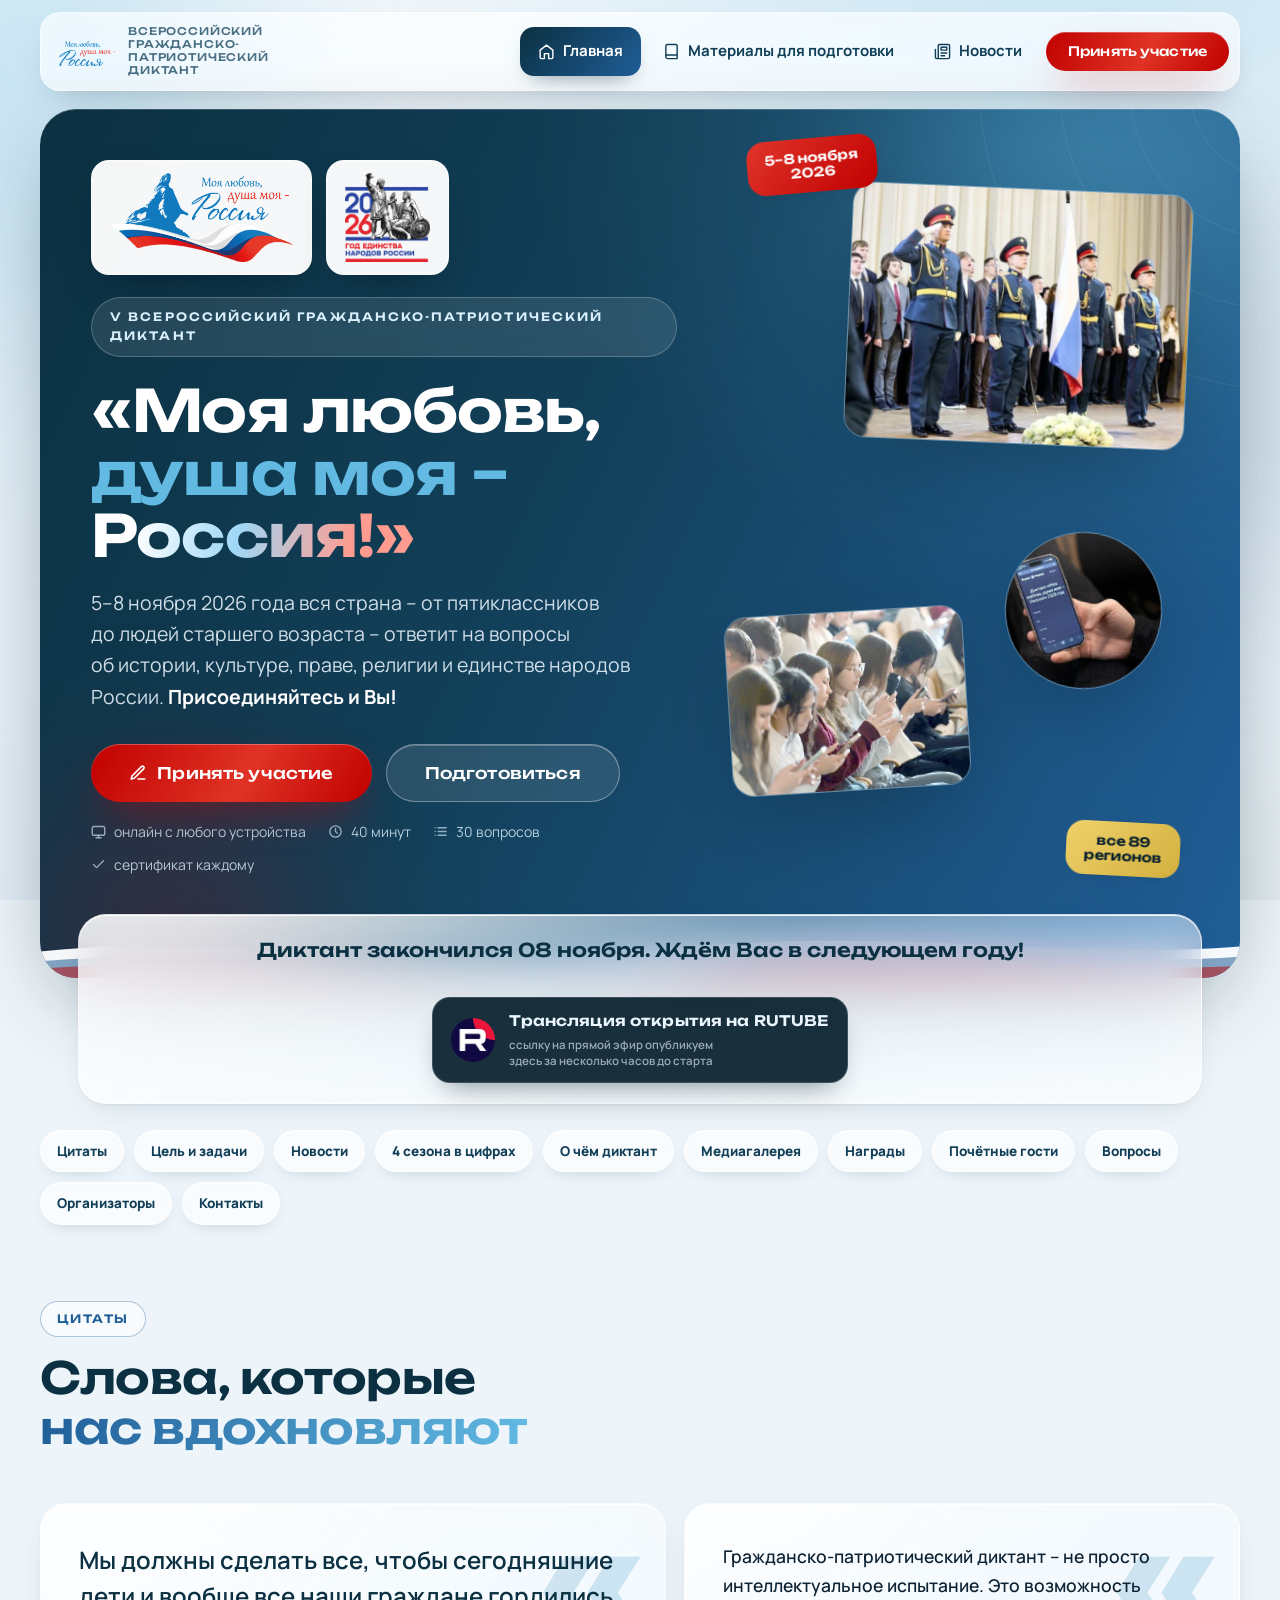
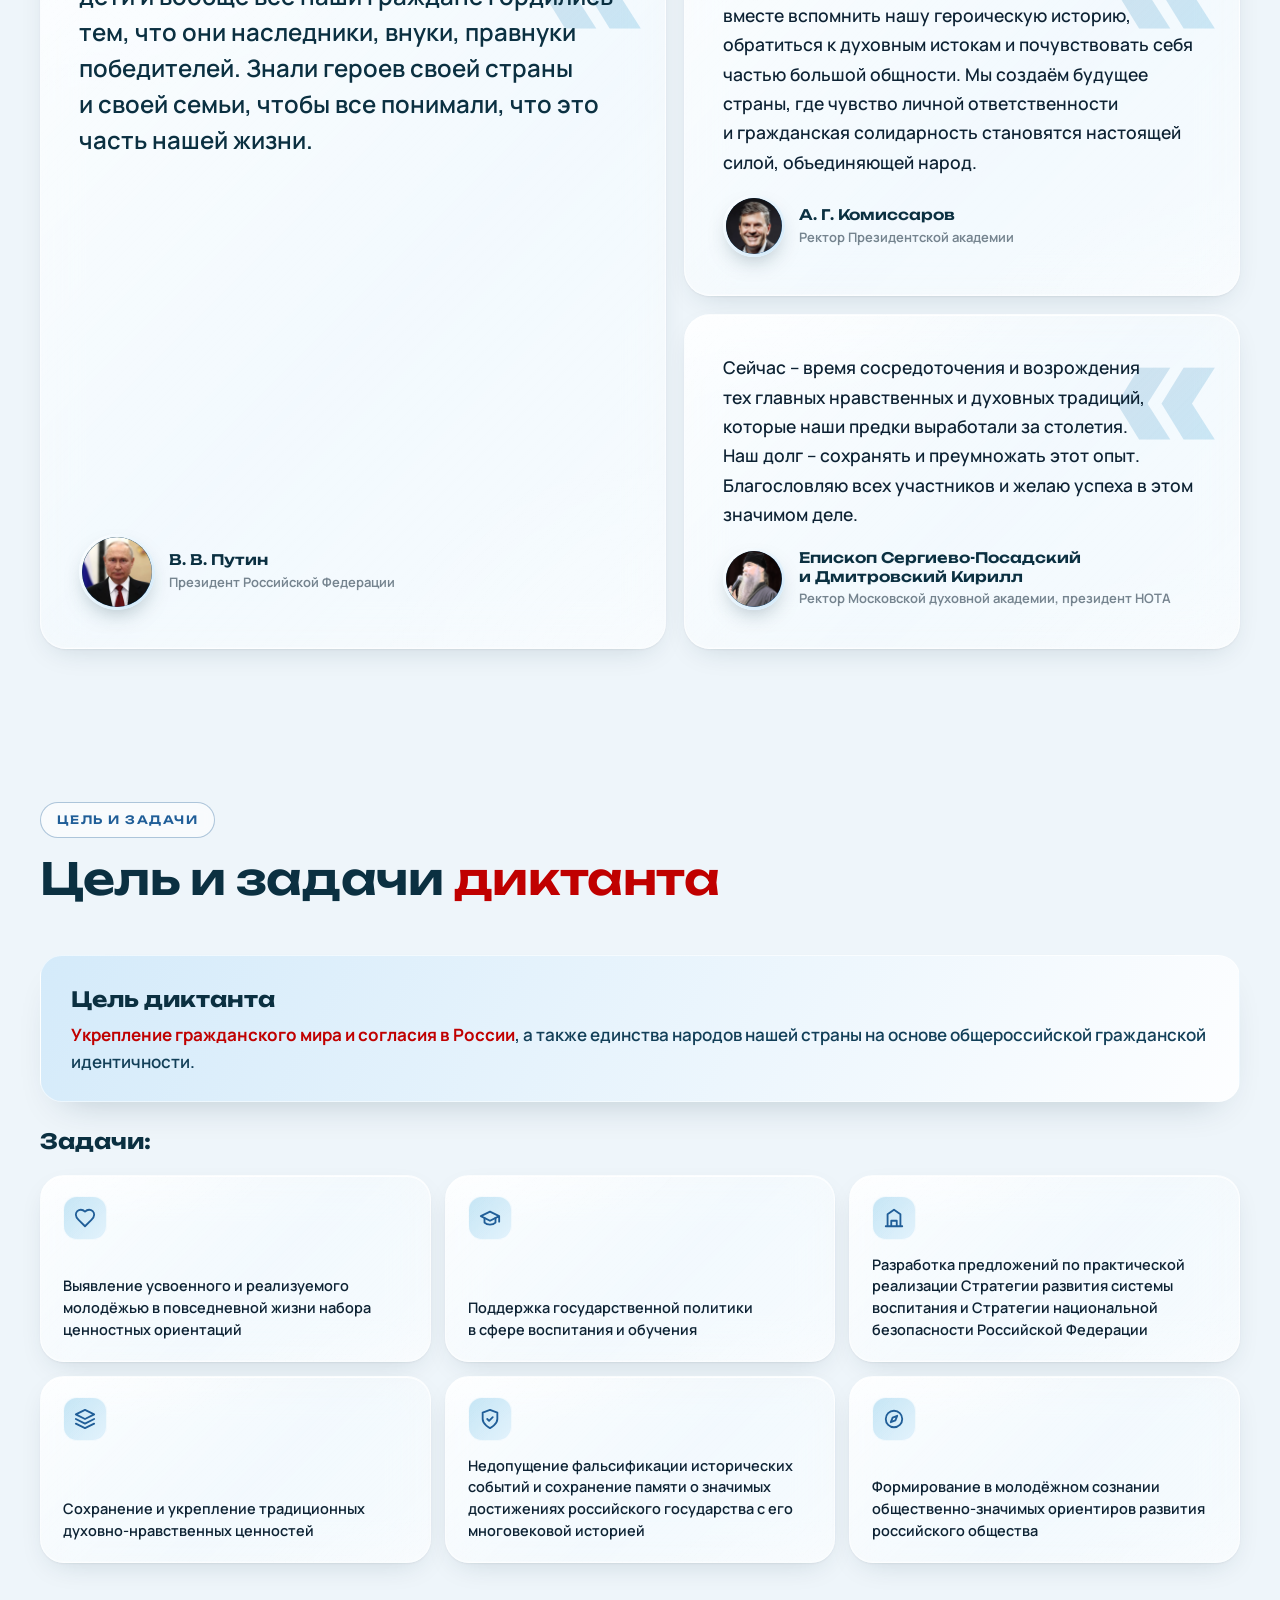
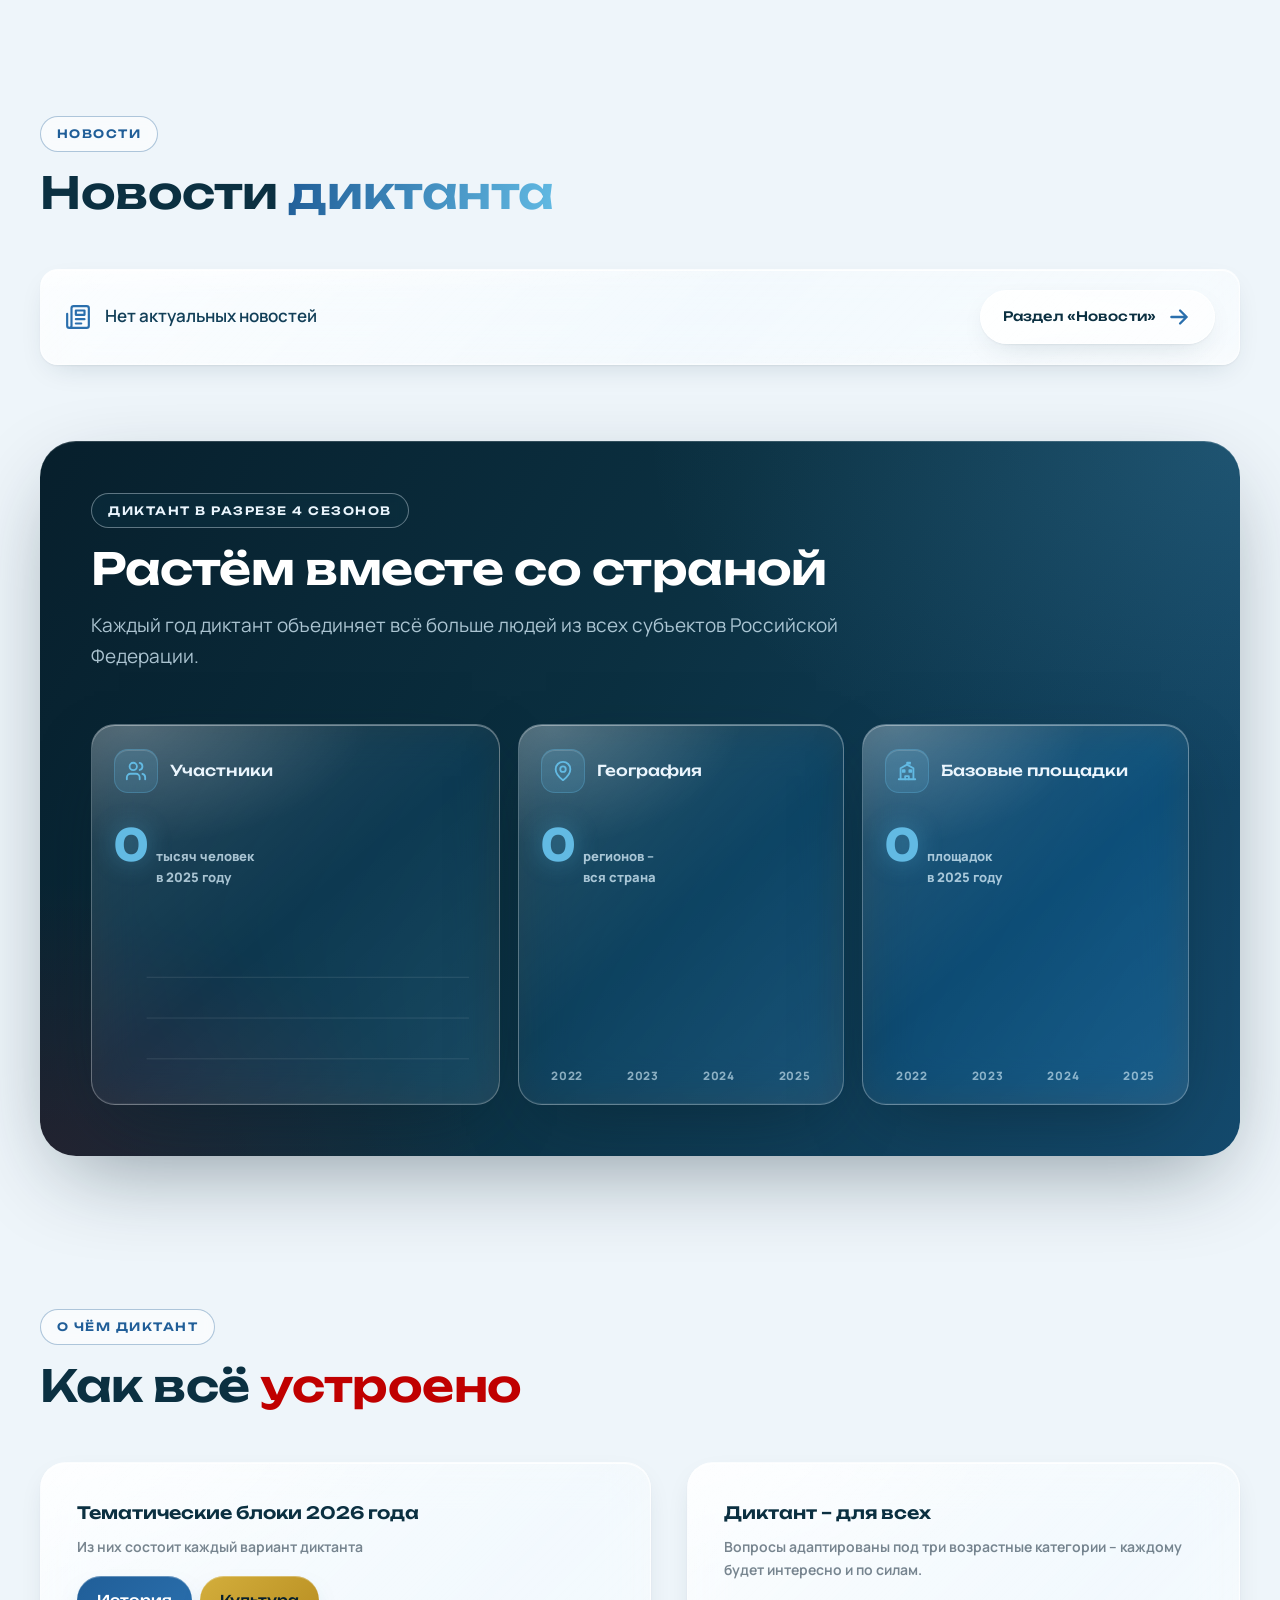
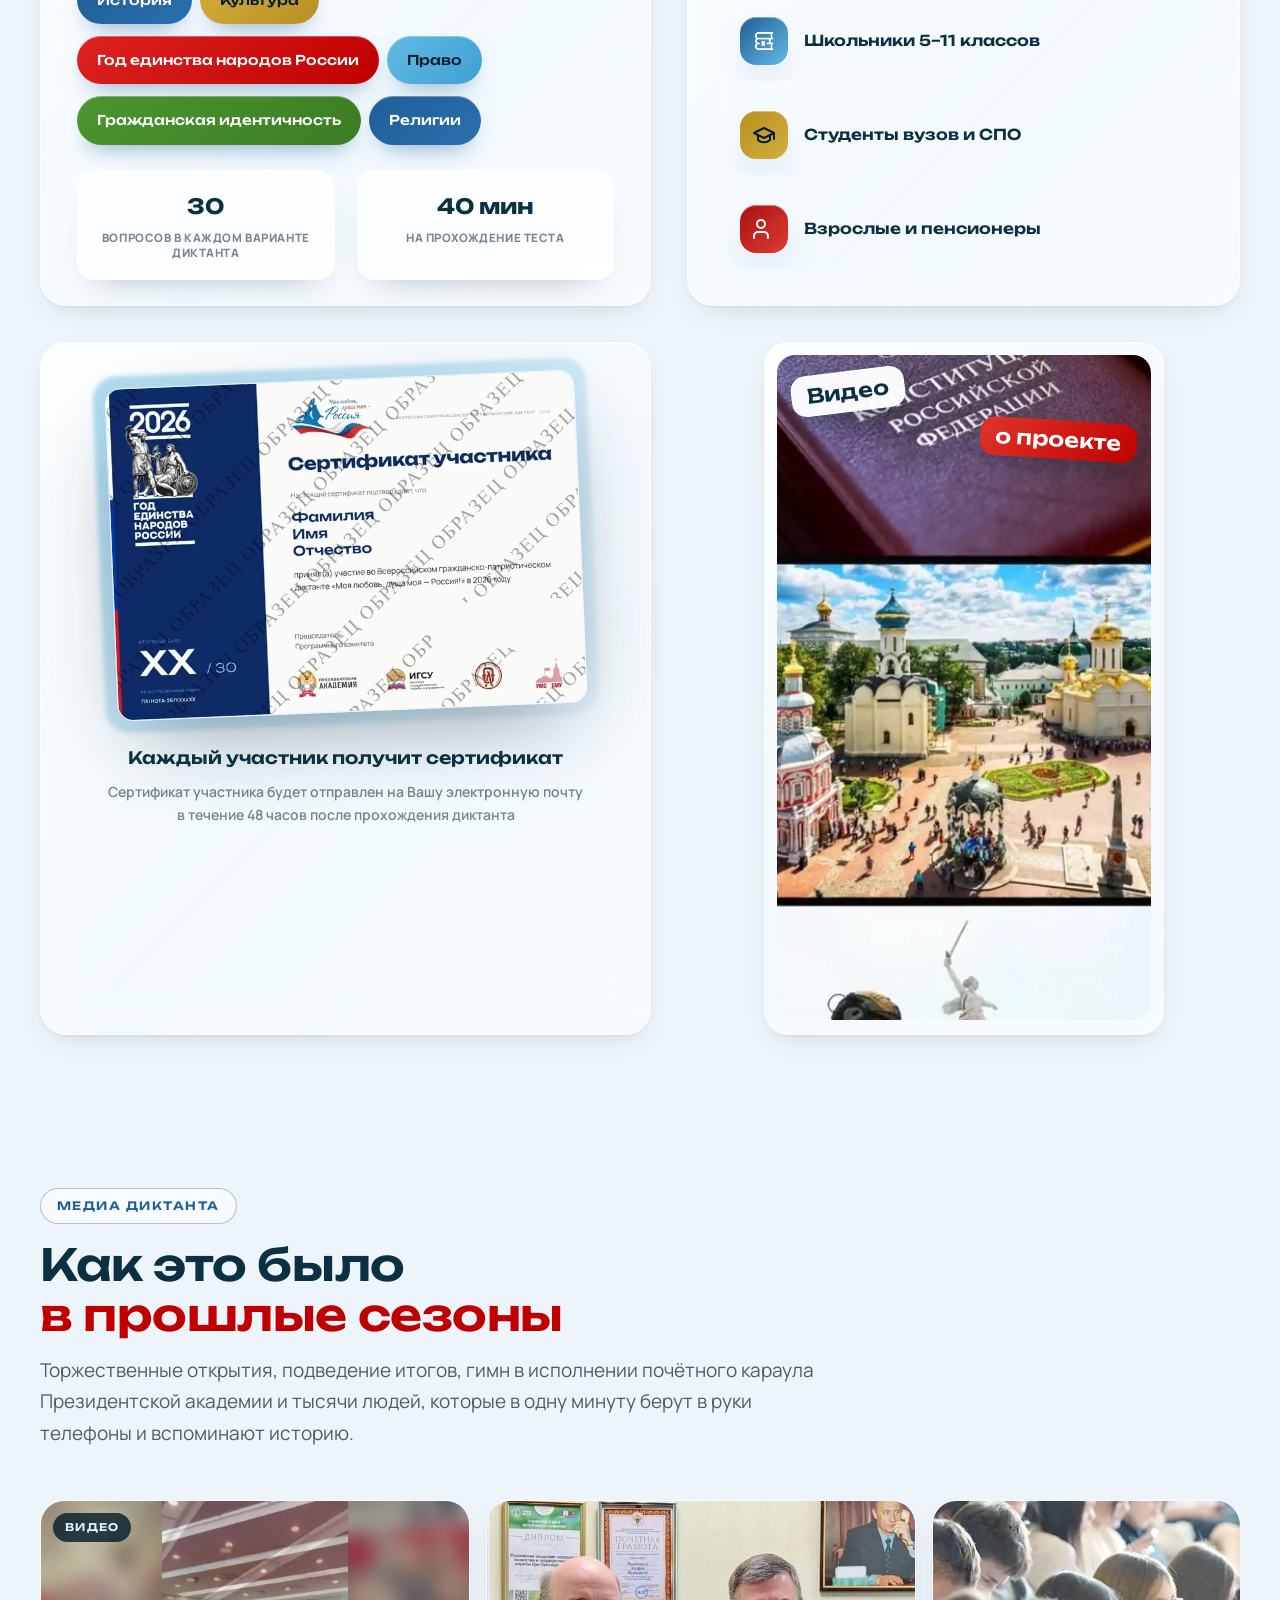
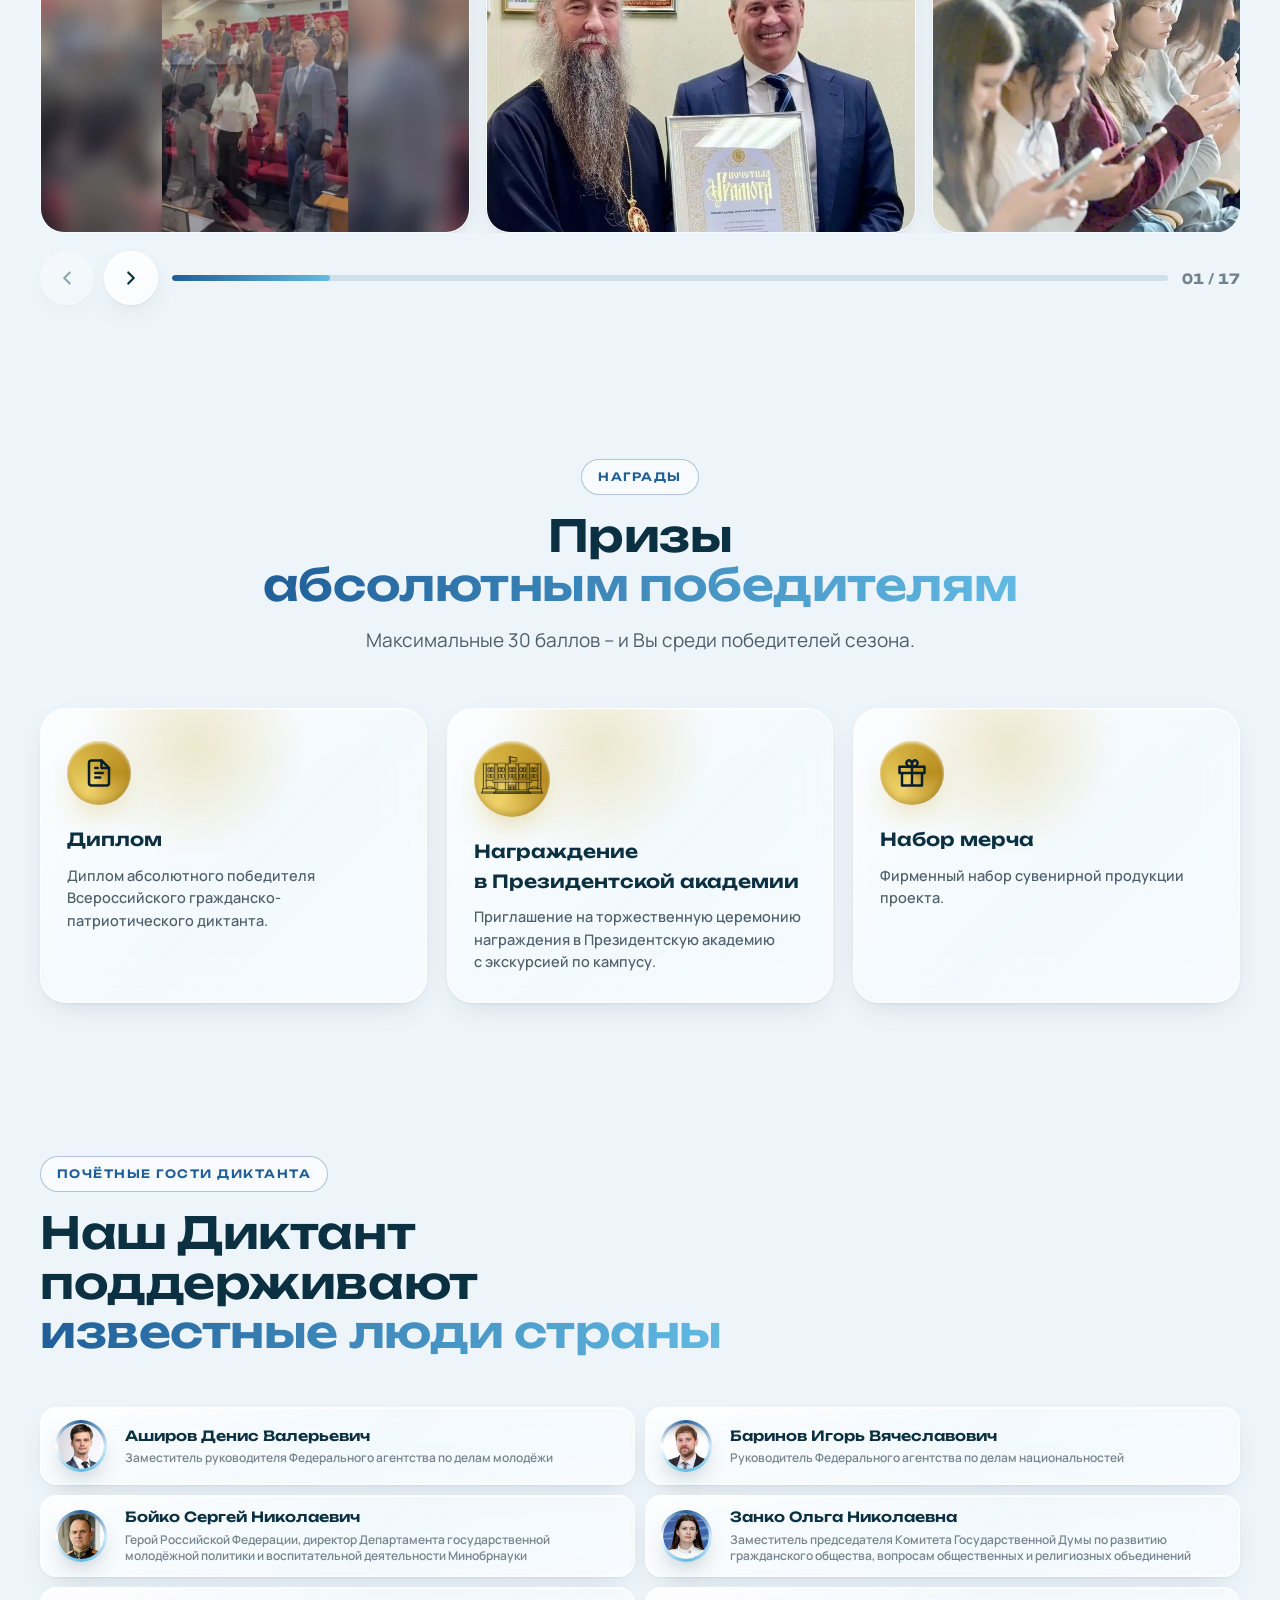
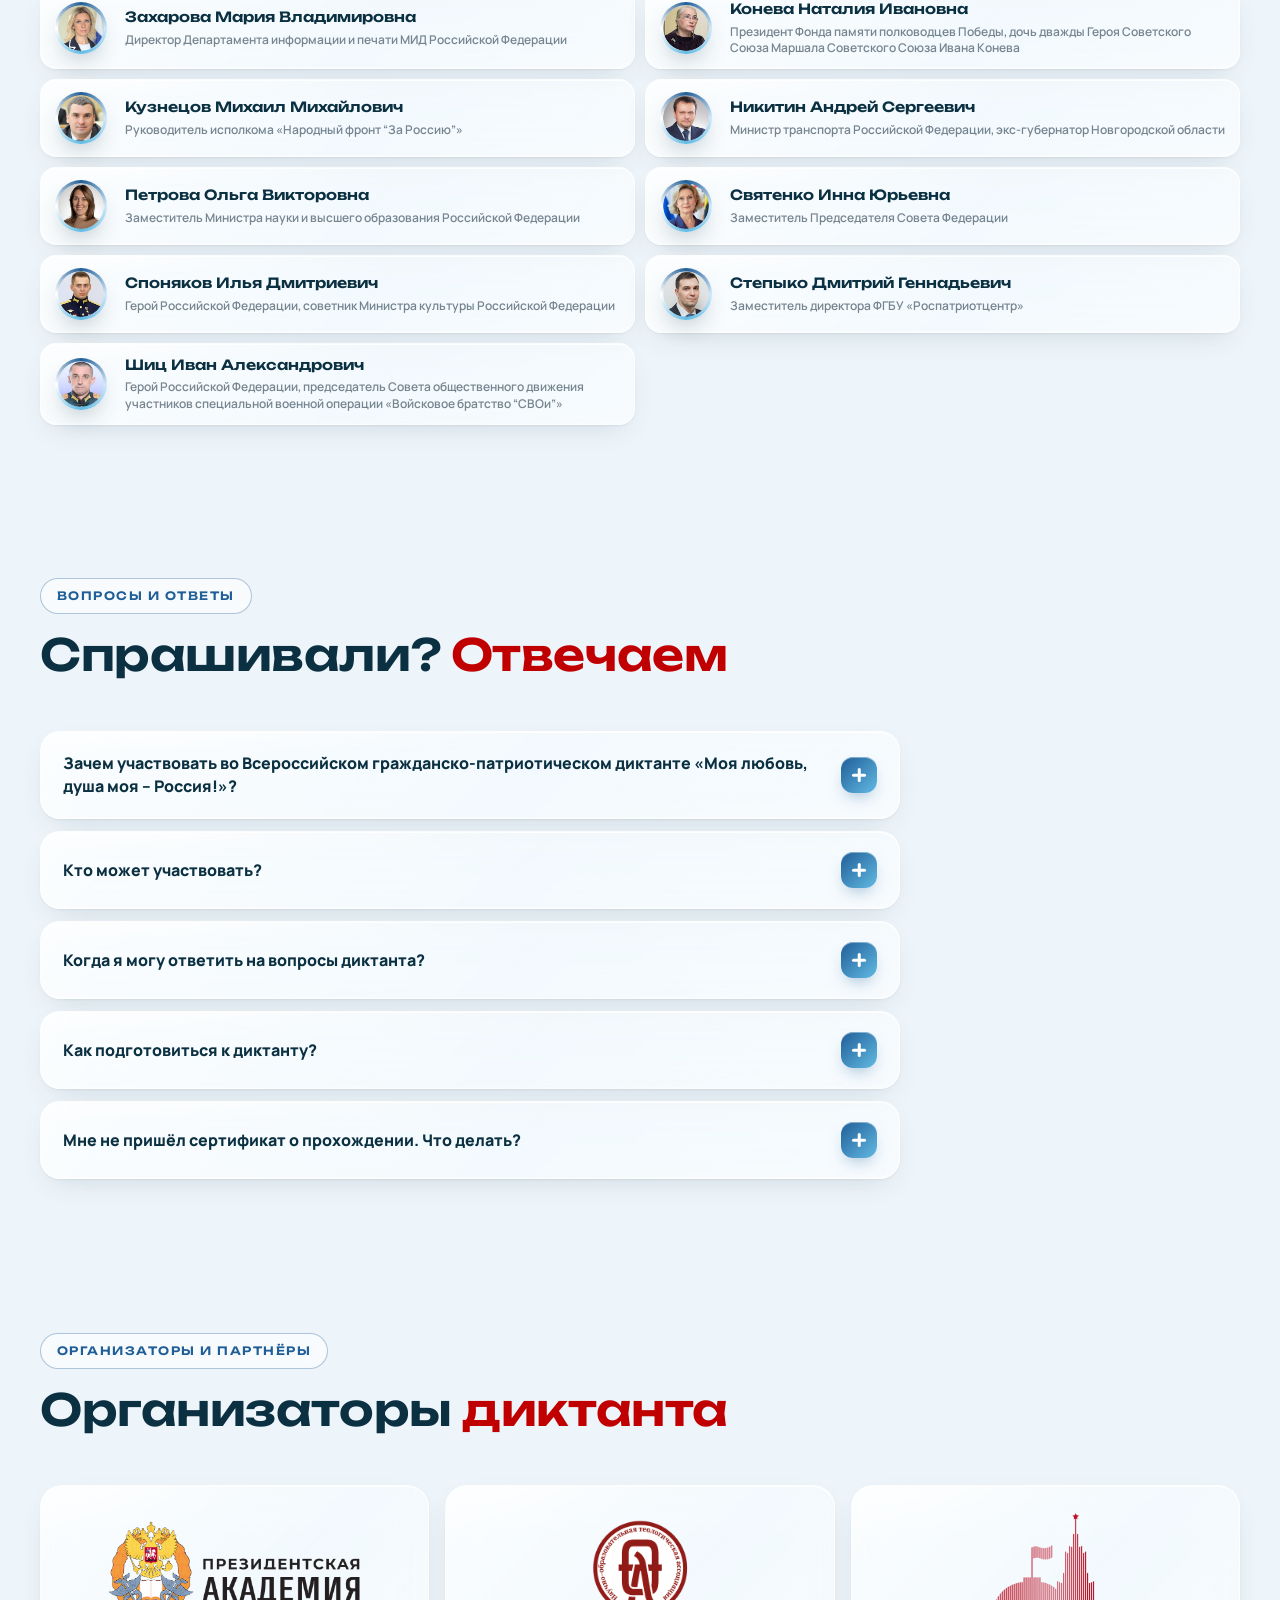
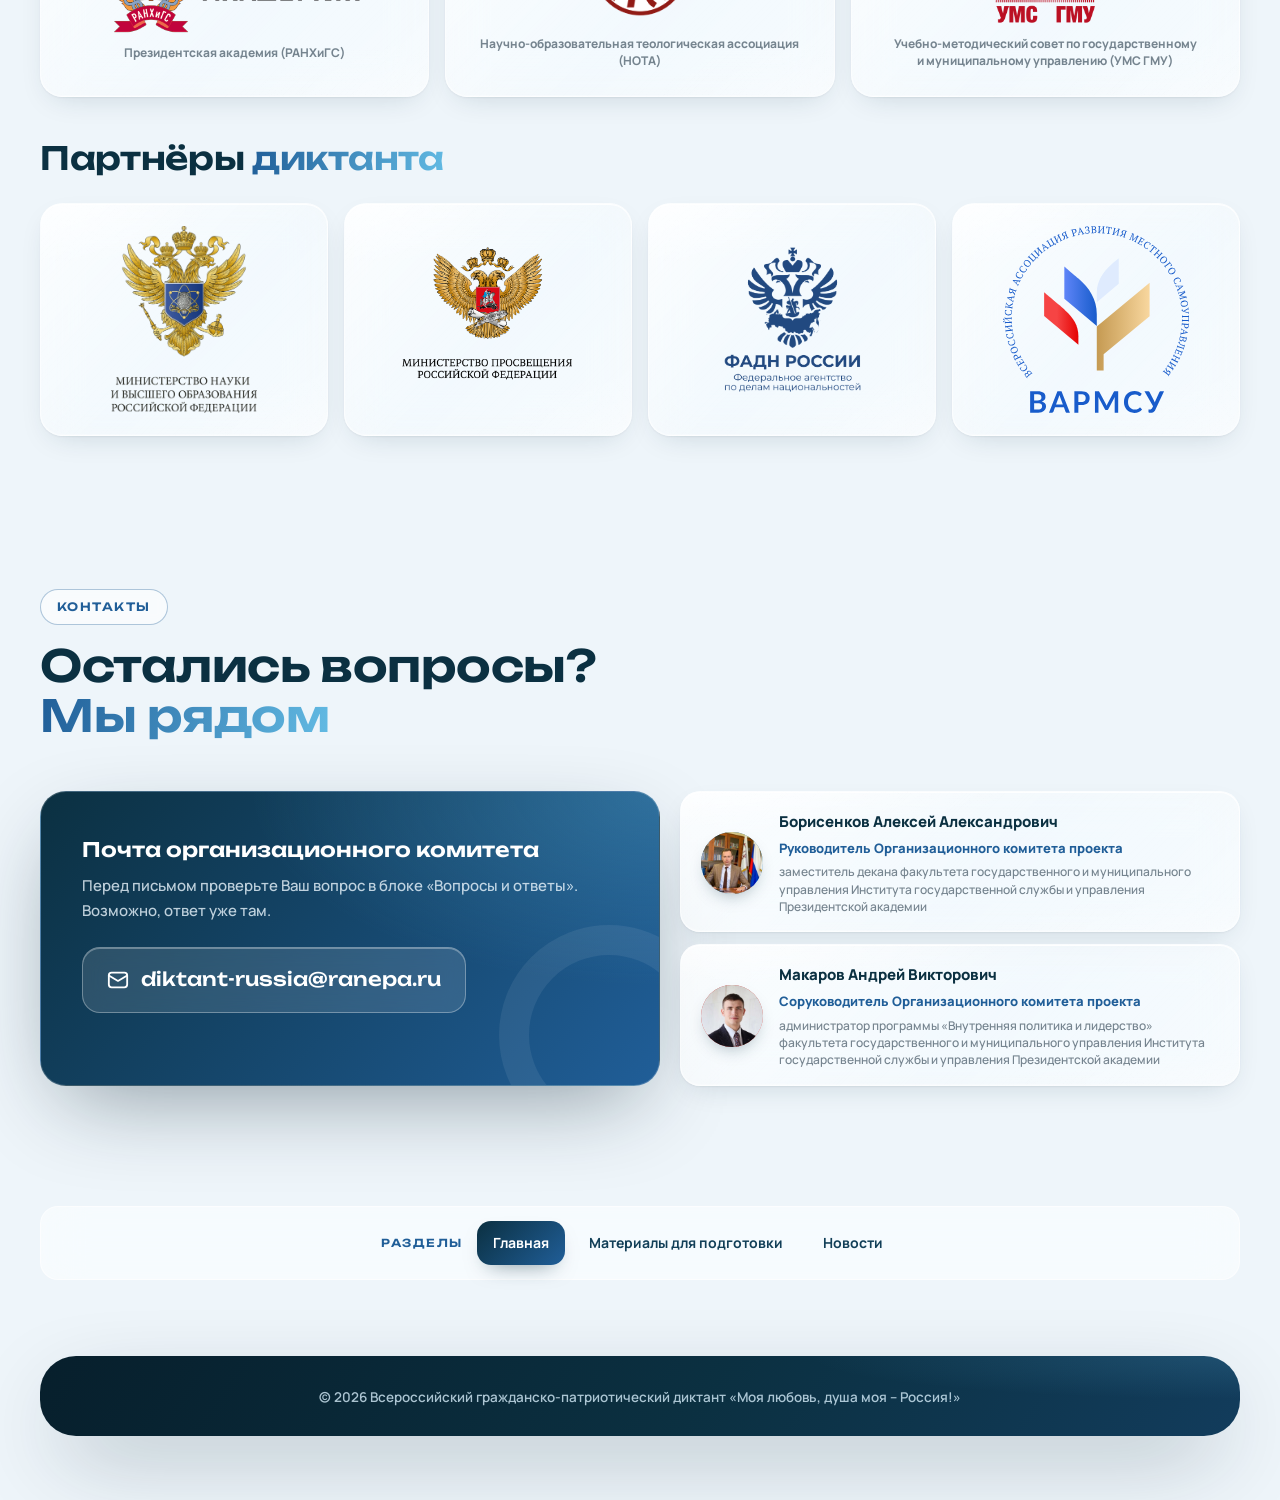
==== commit d538241f: "Update index.html" ====
--- a/index.html
+++ b/index.html
@@ -388,8 +388,6 @@
           <div class="carousel__viewport">
             <div class="carousel__track">
               <figure class="slide slide--video" data-kind="video" data-src="assets/video/media-itogi-2025.mp4" data-caption="Видео об итогах Диктанта в 2025 году"><img src="assets/img/media/itogi-2025-poster.webp" alt="Кадр из видео об итогах Диктанта в 2025 году" loading="lazy"><span class="slide__zoom"><svg viewBox="0 0 24 24" fill="none" stroke="currentColor" stroke-width="2"><circle cx="11" cy="11" r="7"/><path d="m21 21-4.3-4.3"/><polygon points="9.5 8 15.5 11 9.5 14 9.5 8" fill="currentColor" stroke="none"/></svg></span></figure>
-              <figure class="slide" data-kind="img" data-caption="Илья Споняков, Герой Российской Федерации, обращается к участникам диктанта"><img src="assets/img/media/m04.jpg" alt="Илья Споняков обращается к участникам диктанта" loading="lazy"><span class="slide__zoom"><svg viewBox="0 0 24 24" fill="none" stroke="currentColor" stroke-width="2"><circle cx="11" cy="11" r="7"/><path d="m21 21-4.3-4.3M11 8v6M8 11h6"/></svg></span></figure>
-              <figure class="slide" data-kind="img" data-caption="Наталия Конева, президент Фонда памяти полководцев Победы, обращается к участникам диктанта"><img src="assets/img/media/m03.jpg" alt="Наталия Конева обращается к участникам диктанта" loading="lazy"><span class="slide__zoom"><svg viewBox="0 0 24 24" fill="none" stroke="currentColor" stroke-width="2"><circle cx="11" cy="11" r="7"/><path d="m21 21-4.3-4.3M11 8v6M8 11h6"/></svg></span></figure>
               <figure class="slide" data-kind="img" data-caption="Епископ Сергиево-Посадский и Дмитровский Кирилл вручает почётную грамоту ректору Президентской академии Комиссарову А. Г."><img src="assets/img/media/m06.jpg" alt="Епископ Кирилл вручает грамоту ректору Комиссарову" loading="lazy"><span class="slide__zoom"><svg viewBox="0 0 24 24" fill="none" stroke="currentColor" stroke-width="2"><circle cx="11" cy="11" r="7"/><path d="m21 21-4.3-4.3M11 8v6M8 11h6"/></svg></span></figure>
               <figure class="slide" data-kind="img" data-caption="Участники пишут диктант онлайн со смартфонов"><img src="assets/img/media/m23.jpg" alt="Участники пишут диктант со смартфонов" loading="lazy"><span class="slide__zoom"><svg viewBox="0 0 24 24" fill="none" stroke="currentColor" stroke-width="2"><circle cx="11" cy="11" r="7"/><path d="m21 21-4.3-4.3M11 8v6M8 11h6"/></svg></span></figure>
               <figure class="slide" data-kind="img" data-caption="Полный зал участников"><img src="assets/img/media/m02.jpg" alt="Полный зал участников диктанта" loading="lazy"><span class="slide__zoom"><svg viewBox="0 0 24 24" fill="none" stroke="currentColor" stroke-width="2"><circle cx="11" cy="11" r="7"/><path d="m21 21-4.3-4.3M11 8v6M8 11h6"/></svg></span></figure>
@@ -401,7 +399,6 @@
               <figure class="slide" data-kind="img" data-caption="Открытие диктанта"><img src="assets/img/media/m10.jpg" alt="Торжественное открытие диктанта" loading="lazy"><span class="slide__zoom"><svg viewBox="0 0 24 24" fill="none" stroke="currentColor" stroke-width="2"><circle cx="11" cy="11" r="7"/><path d="m21 21-4.3-4.3M11 8v6M8 11h6"/></svg></span></figure>
               <figure class="slide" data-kind="img" data-caption="Площадки проекта находятся во всех регионах страны"><img src="assets/img/media/m14.jpg" alt="Базовая площадка диктанта" loading="lazy"><span class="slide__zoom"><svg viewBox="0 0 24 24" fill="none" stroke="currentColor" stroke-width="2"><circle cx="11" cy="11" r="7"/><path d="m21 21-4.3-4.3M11 8v6M8 11h6"/></svg></span></figure>
               <figure class="slide" data-kind="img" data-caption="Участие принимают активисты молодёжных организаций"><img src="assets/img/media/m11.jpg" alt="Активисты молодёжных организаций" loading="lazy"><span class="slide__zoom"><svg viewBox="0 0 24 24" fill="none" stroke="currentColor" stroke-width="2"><circle cx="11" cy="11" r="7"/><path d="m21 21-4.3-4.3M11 8v6M8 11h6"/></svg></span></figure>
-              <figure class="slide" data-kind="img" data-caption="Подведение итогов диктанта"><img src="assets/img/media/m16.jpg" alt="Подведение итогов диктанта" loading="lazy"><span class="slide__zoom"><svg viewBox="0 0 24 24" fill="none" stroke="currentColor" stroke-width="2"><circle cx="11" cy="11" r="7"/><path d="m21 21-4.3-4.3M11 8v6M8 11h6"/></svg></span></figure>
               <figure class="slide" data-kind="img" data-caption="Участники диктанта"><img src="assets/img/media/m01.jpg" alt="Участники диктанта в зале" loading="lazy"><span class="slide__zoom"><svg viewBox="0 0 24 24" fill="none" stroke="currentColor" stroke-width="2"><circle cx="11" cy="11" r="7"/><path d="m21 21-4.3-4.3M11 8v6M8 11h6"/></svg></span></figure>
               <figure class="slide" data-kind="img" data-caption="Почетные гости диктанта"><img src="assets/img/media/m19.jpg" alt="Почётные гости диктанта" loading="lazy"><span class="slide__zoom"><svg viewBox="0 0 24 24" fill="none" stroke="currentColor" stroke-width="2"><circle cx="11" cy="11" r="7"/><path d="m21 21-4.3-4.3M11 8v6M8 11h6"/></svg></span></figure>
               <figure class="slide" data-kind="img" data-caption="Подведение итогов диктанта"><img src="assets/img/media/m21.jpg" alt="Подведение итогов диктанта" loading="lazy"><span class="slide__zoom"><svg viewBox="0 0 24 24" fill="none" stroke="currentColor" stroke-width="2"><circle cx="11" cy="11" r="7"/><path d="m21 21-4.3-4.3M11 8v6M8 11h6"/></svg></span></figure>
--- a/assets/css/style.css
+++ b/assets/css/style.css
@@ -1747,14 +1747,15 @@
 
 /* 24.4. Панель решения после теста (баллы → «Дозаполнить данные» /
    «Отказаться» / таймаут 2 минут → запись без ФИО) */
+/* ит. 5 (08.08.2026): вариант с пометкой «уже записано, но можно
+   дозаполнить» отменён заказчиком – .result-cta__saved удалён
+   вместе с разметкой; после записи без ФИО остаётся только
+   итоговый .result-cta__done */
 .result-cta { margin-top: 22px; padding: clamp(22px,3vw,30px); border-radius: 24px; text-align: center; }
 .result-cta__text { margin: 0 auto 20px; max-width: 46ch;
   font-size: clamp(15px,1.8vw,17.5px); font-weight: 750; line-height: 1.5; color: var(--navy-900); }
 .result-cta__timer { margin: 18px auto 0; max-width: 54ch; font-size: 13px; font-weight: 600; line-height: 1.5; color: var(--ink-55); }
 .result-cta__timer b { color: var(--red-600); font-variant-numeric: tabular-nums; }
-.result-cta__saved { margin: 14px auto 0; max-width: 54ch; padding: 10px 16px; border-radius: 12px;
-  background: rgba(207,232,249,.55); border: 1px solid rgba(32,94,152,.16);
-  font-size: 13px; font-weight: 700; line-height: 1.5; color: var(--navy-800); }
 .result-cta__done { margin: 0 auto 20px; max-width: 56ch; font-size: 15px; font-weight: 650; line-height: 1.55; color: var(--ink-70); }
 .result-cta__done b { color: var(--navy-900); }
 
@@ -1776,3 +1777,20 @@
    каждую опцию на всю ширину строки (удобно и на телефоне) */
 .reg-form--pre .seg .seg__opt { flex: 1 1 200px; }
 .reg-form--pre .seg .seg__opt span { width: 100%; justify-content: center; text-align: center; }
+
+/* ============ 25. Партнёры на мобильных – сетка 2×2 (08.08.2026) ============
+   Заказчик: «для мобильных устройств партнёров сеткой 2 на 2 – с телефона
+   они много места занимают». Раньше на ≤680px сетка партнёров сворачивалась
+   в 1 колонку (общее правило в разделе АДАПТИВ) и 4 крупных логотипа
+   (по 126px высоты, см. блок 16) шли друг за другом на весь экран.
+   Теперь на телефонах партнёры стоят 2×2, высоты логотипов и отступы
+   уменьшены пропорционально узкой плитке (высота картинки как у мобильных
+   логотипов организаторов – 76px). Организаторы с текстовыми подписями
+   не тронуты – остаются в одну колонку. На ширинах 481–680px сетка
+   партнёров и раньше была двухколоночной (правило ≤1240px), там ничего
+   не меняется. */
+@media (max-width: 680px) {
+  .logos-grid--4 { grid-template-columns: repeat(2,minmax(0,1fr)); gap: 12px; }
+  .logos-grid--4 .logo-tile { min-height: 112px; padding: 14px 10px !important; }
+  .logos-grid--4 .logo-tile img { height: 76px !important; }
+}
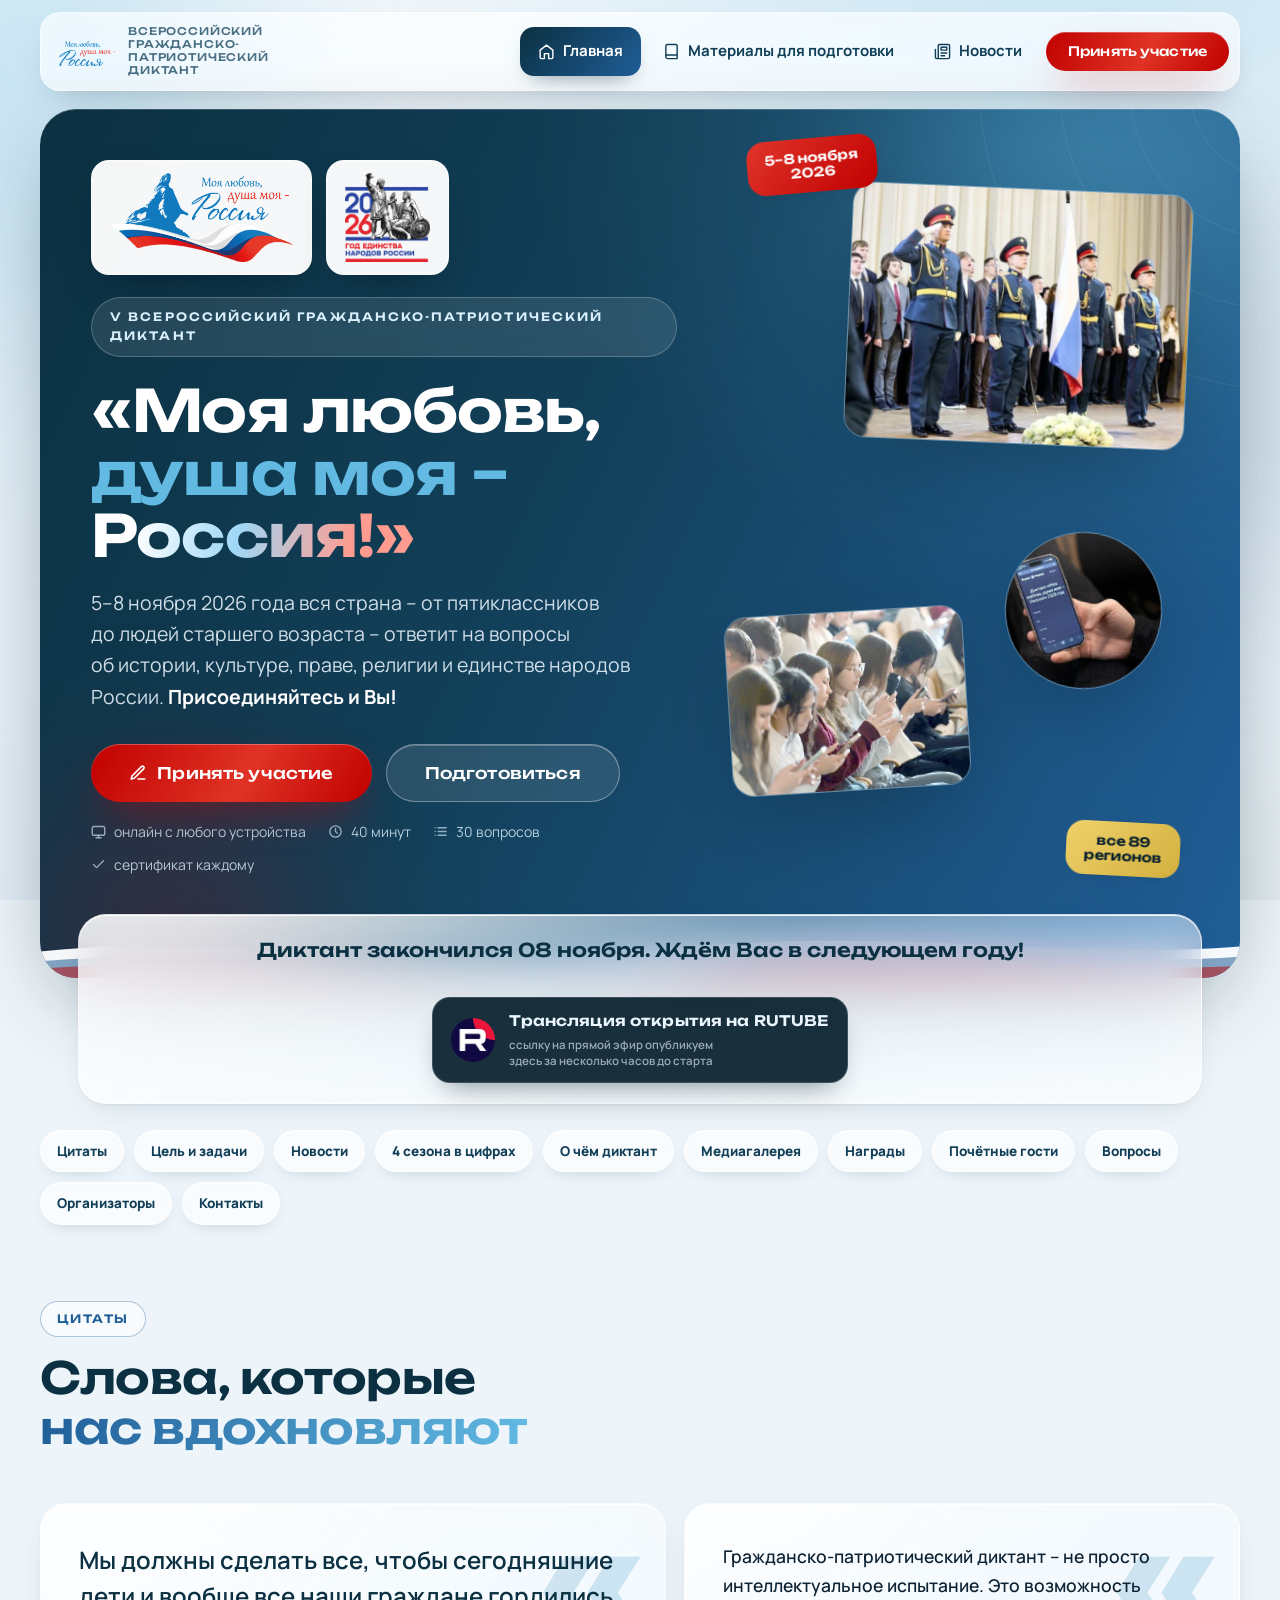
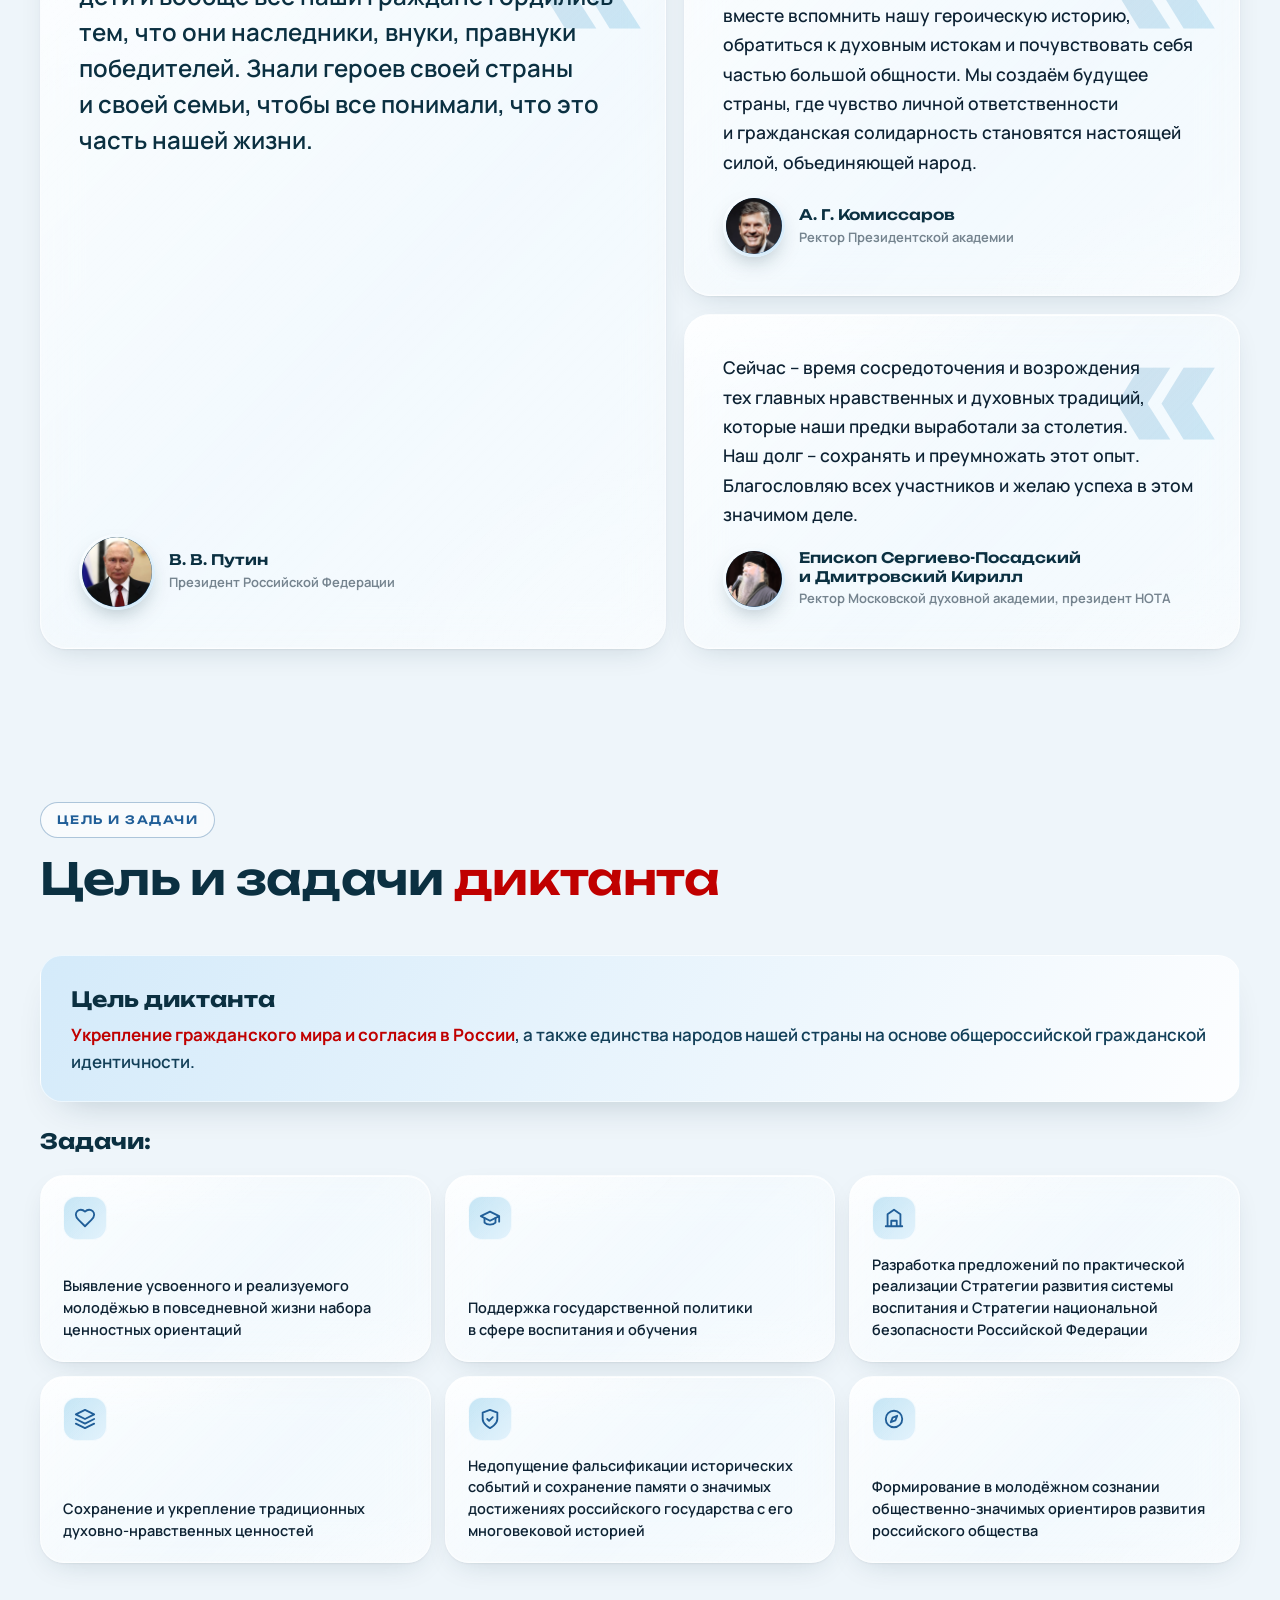
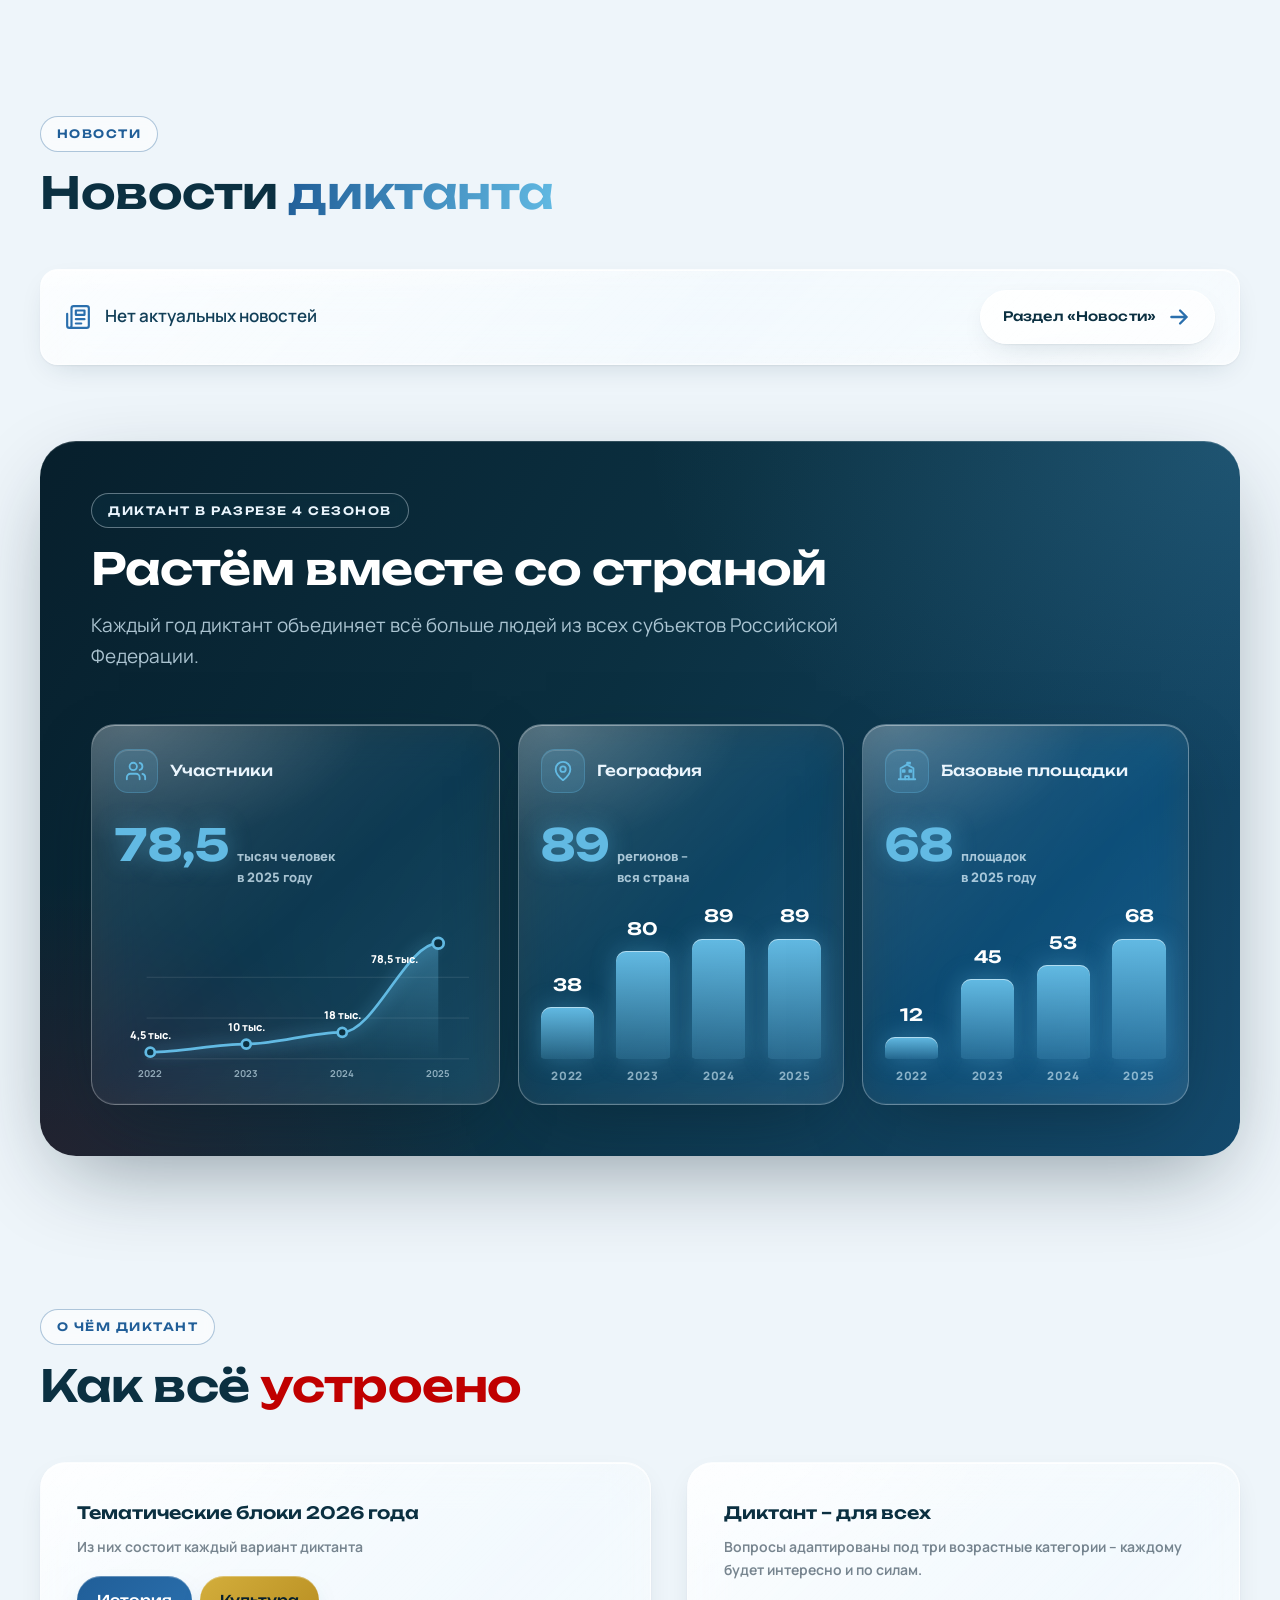
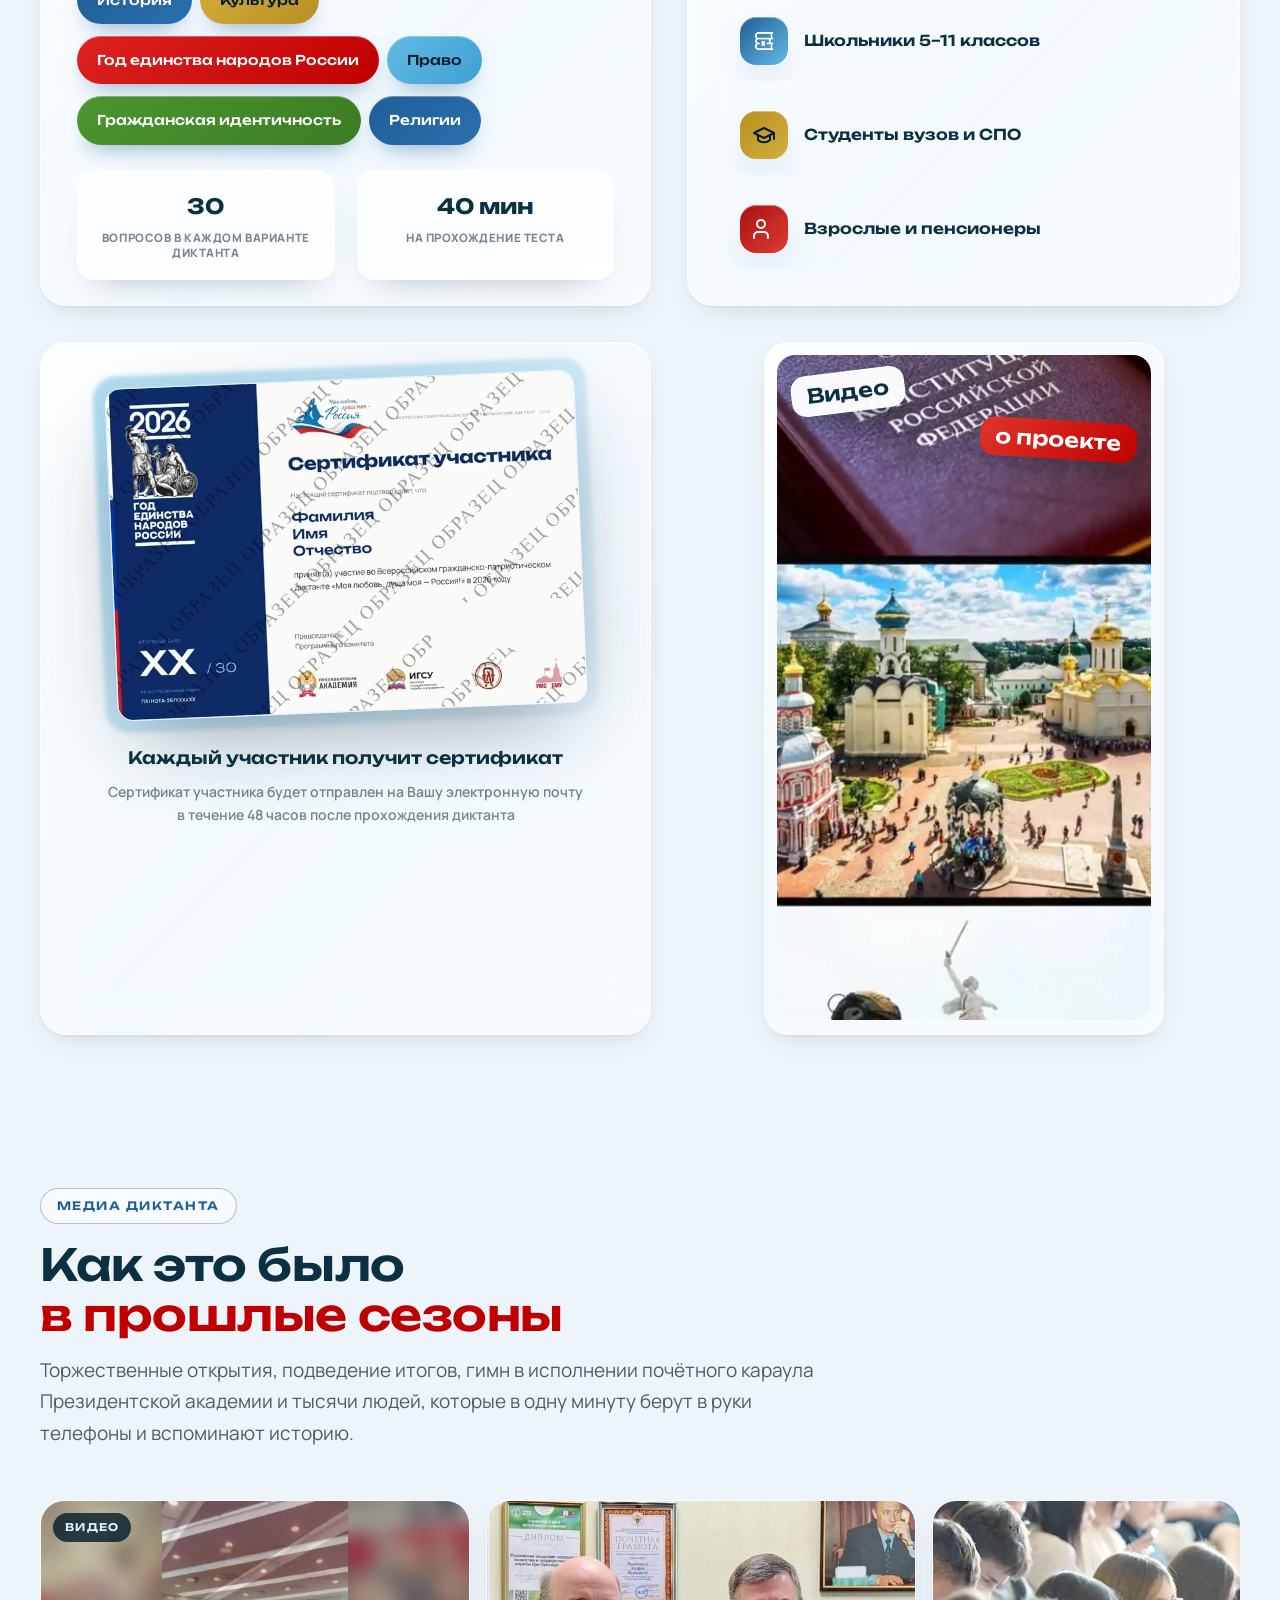
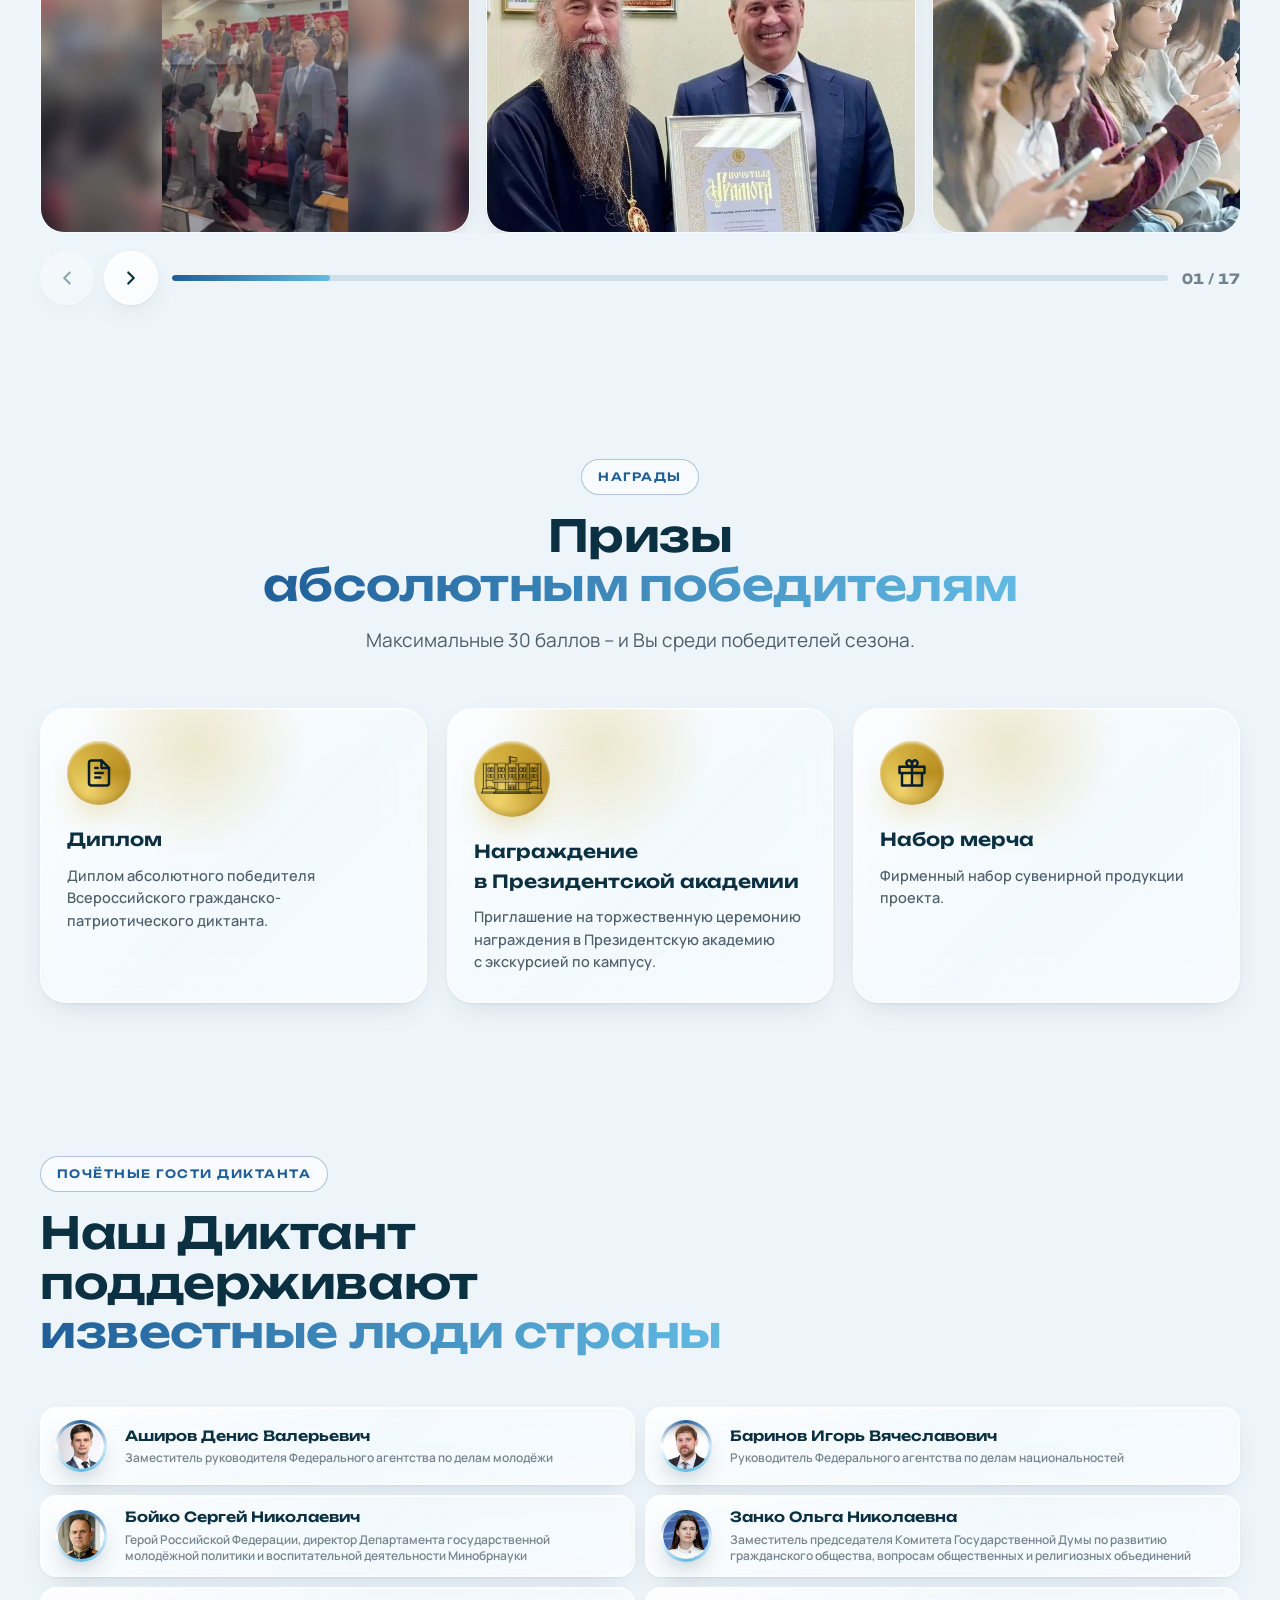
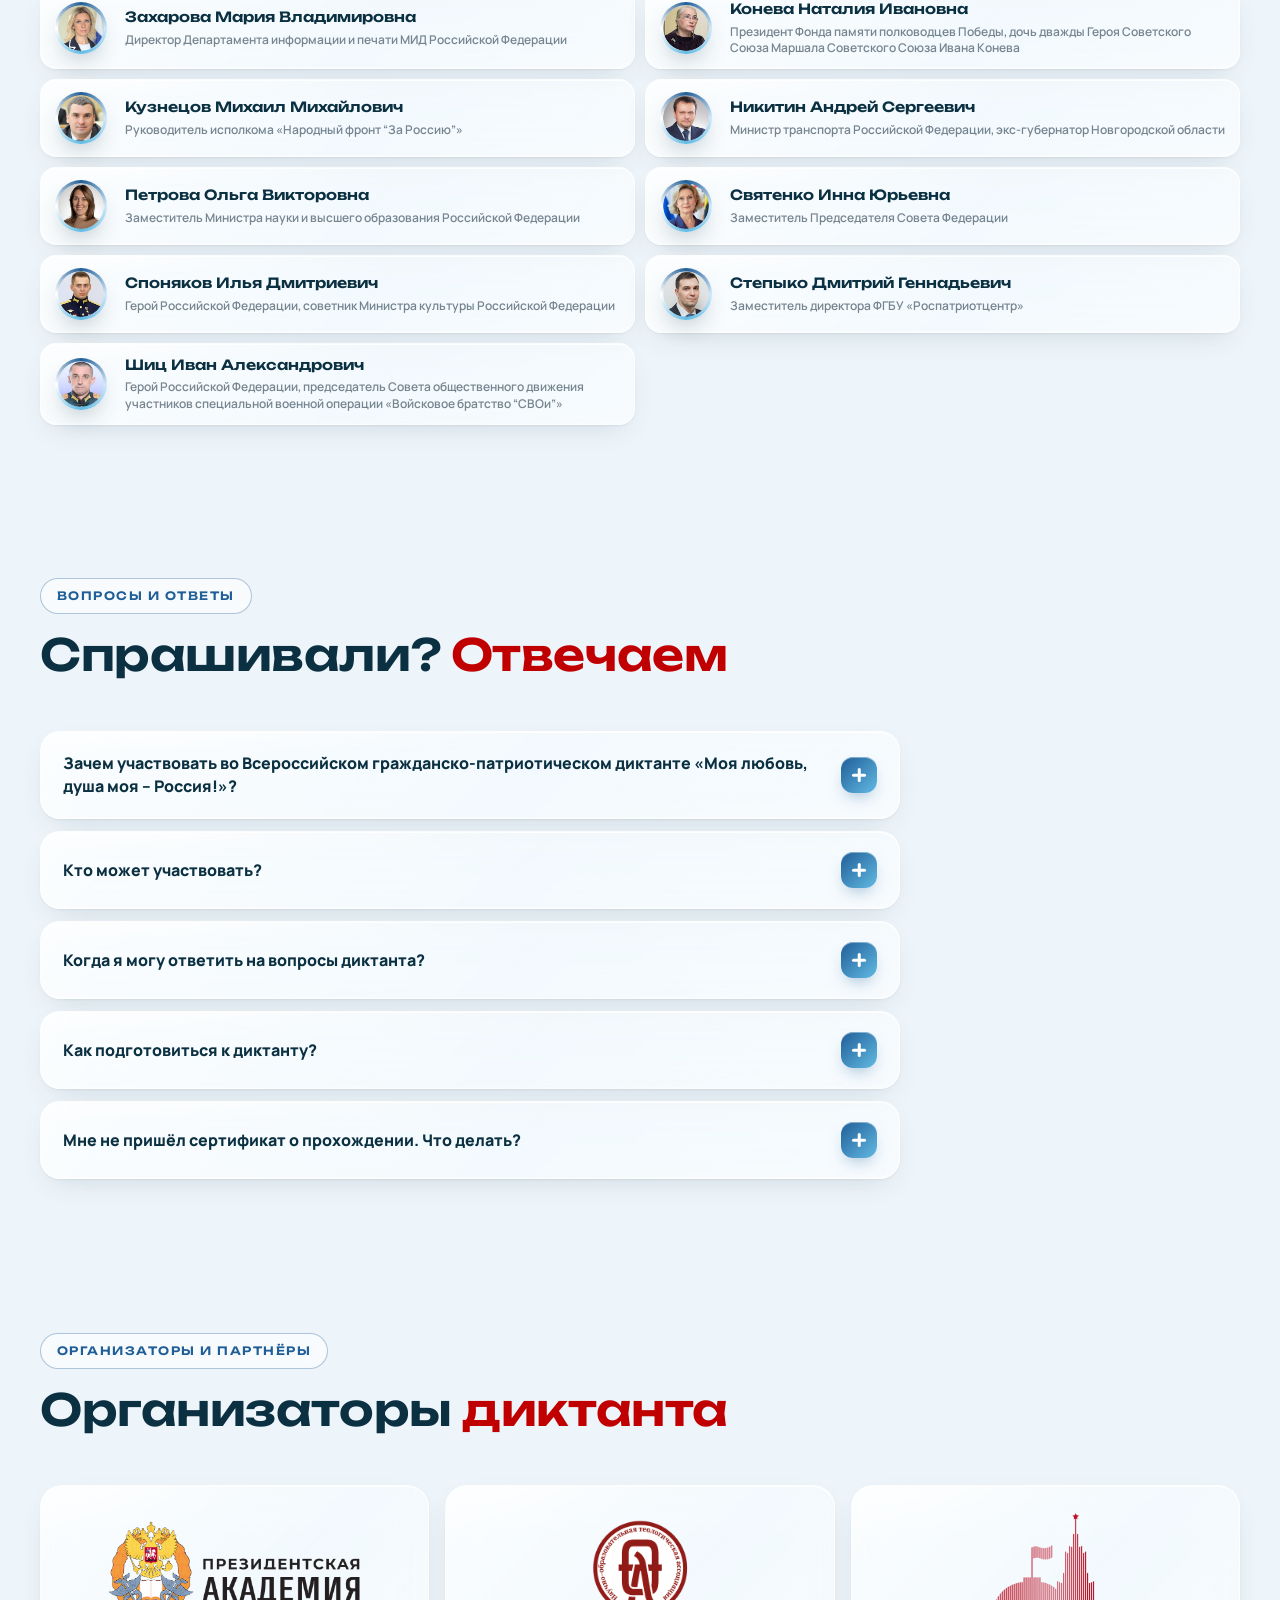
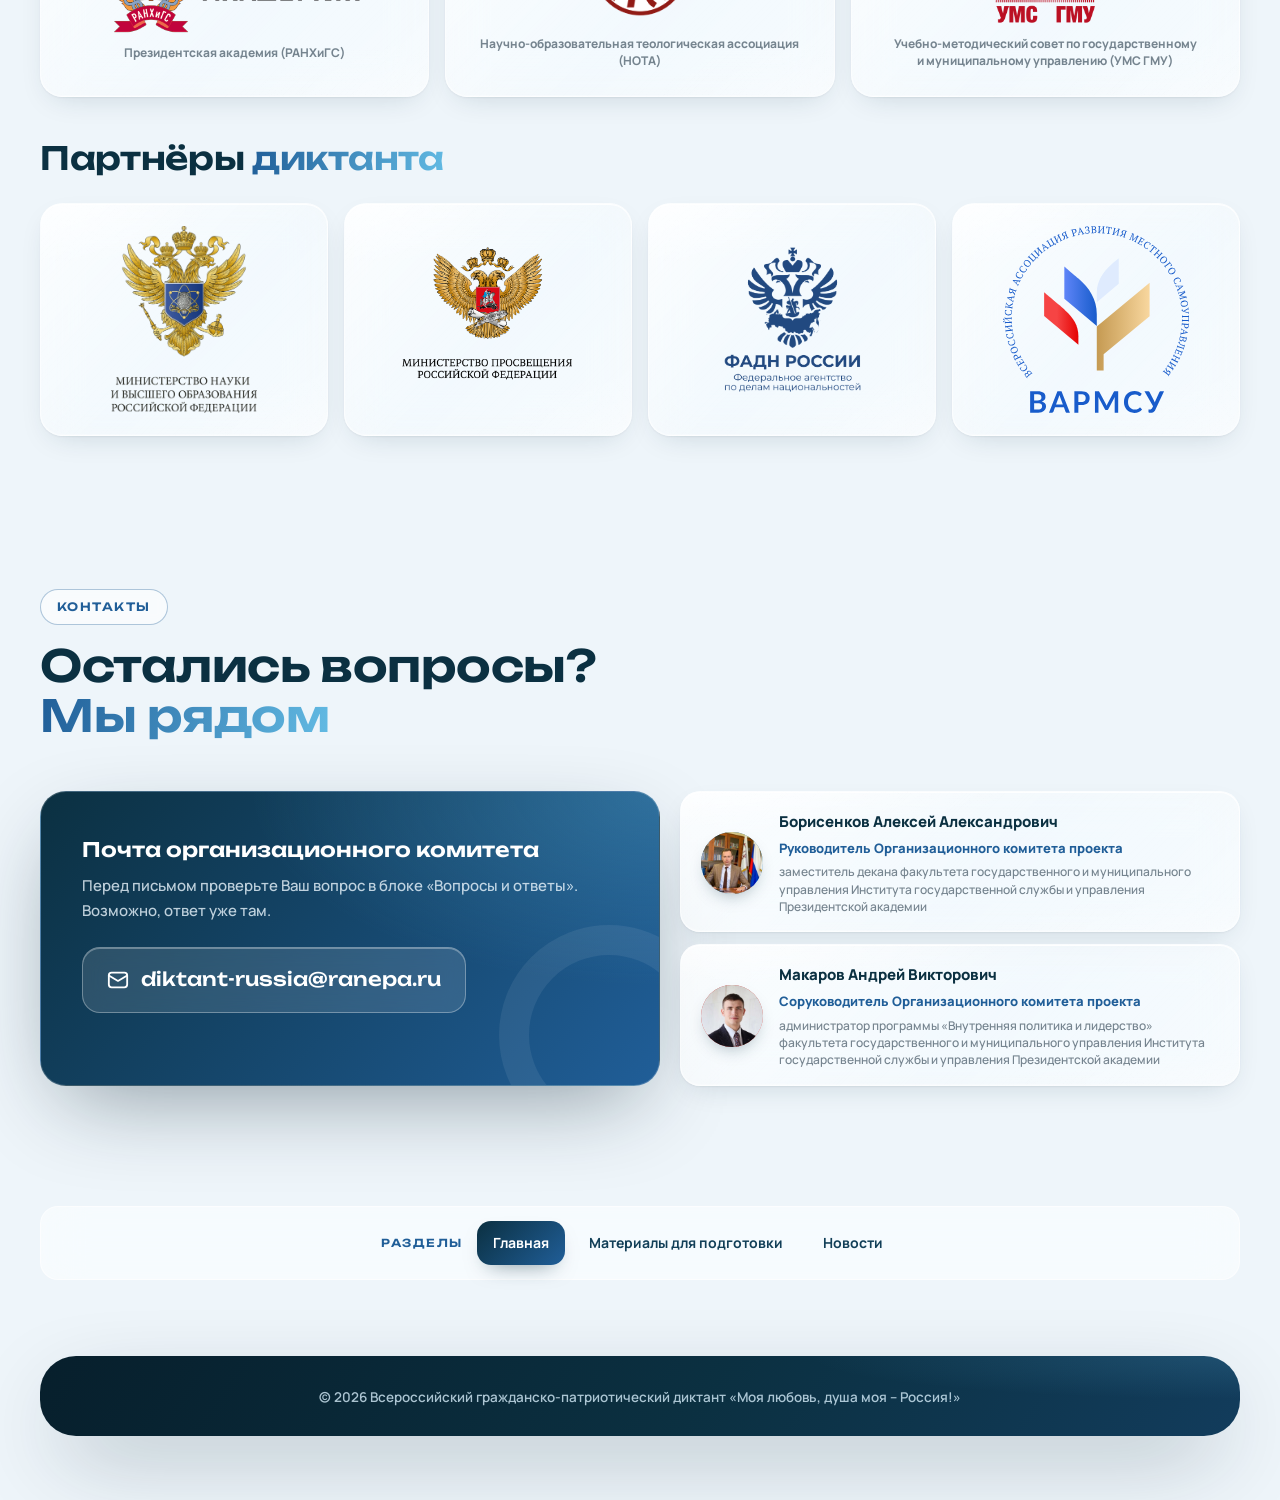
==== commit 9626c662: "Update index.html" ====
--- a/index.html
+++ b/index.html
@@ -401,9 +401,9 @@
               <figure class="slide" data-kind="img" data-caption="Участие принимают активисты молодёжных организаций"><img src="assets/img/media/m11.jpg" alt="Активисты молодёжных организаций" loading="lazy"><span class="slide__zoom"><svg viewBox="0 0 24 24" fill="none" stroke="currentColor" stroke-width="2"><circle cx="11" cy="11" r="7"/><path d="m21 21-4.3-4.3M11 8v6M8 11h6"/></svg></span></figure>
               <figure class="slide" data-kind="img" data-caption="Участники диктанта"><img src="assets/img/media/m01.jpg" alt="Участники диктанта в зале" loading="lazy"><span class="slide__zoom"><svg viewBox="0 0 24 24" fill="none" stroke="currentColor" stroke-width="2"><circle cx="11" cy="11" r="7"/><path d="m21 21-4.3-4.3M11 8v6M8 11h6"/></svg></span></figure>
               <figure class="slide" data-kind="img" data-caption="Почетные гости диктанта"><img src="assets/img/media/m19.jpg" alt="Почётные гости диктанта" loading="lazy"><span class="slide__zoom"><svg viewBox="0 0 24 24" fill="none" stroke="currentColor" stroke-width="2"><circle cx="11" cy="11" r="7"/><path d="m21 21-4.3-4.3M11 8v6M8 11h6"/></svg></span></figure>
-              <figure class="slide" data-kind="img" data-caption="Подведение итогов диктанта"><img src="assets/img/media/m21.jpg" alt="Подведение итогов диктанта" loading="lazy"><span class="slide__zoom"><svg viewBox="0 0 24 24" fill="none" stroke="currentColor" stroke-width="2"><circle cx="11" cy="11" r="7"/><path d="m21 21-4.3-4.3M11 8v6M8 11h6"/></svg></span></figure>
               <figure class="slide" data-kind="img" data-caption="Участие принимают и духовные школы"><img src="assets/img/media/m18.jpg" alt="Представители духовных школ" loading="lazy"><span class="slide__zoom"><svg viewBox="0 0 24 24" fill="none" stroke="currentColor" stroke-width="2"><circle cx="11" cy="11" r="7"/><path d="m21 21-4.3-4.3M11 8v6M8 11h6"/></svg></span></figure>
               <figure class="slide" data-kind="img" data-caption="Участие помогут принять и школьники"><img src="assets/img/media/m20.jpg" alt="Школьники – участники диктанта" loading="lazy"><span class="slide__zoom"><svg viewBox="0 0 24 24" fill="none" stroke="currentColor" stroke-width="2"><circle cx="11" cy="11" r="7"/><path d="m21 21-4.3-4.3M11 8v6M8 11h6"/></svg></span></figure>
+              <figure class="slide" data-kind="img" data-caption="Подведение итогов диктанта"><img src="assets/img/media/m16.jpg" alt="Подведение итогов диктанта" loading="lazy"><span class="slide__zoom"><svg viewBox="0 0 24 24" fill="none" stroke="currentColor" stroke-width="2"><circle cx="11" cy="11" r="7"/><path d="m21 21-4.3-4.3M11 8v6M8 11h6"/></svg></span></figure>            
             </div>
           </div>
           <div class="carousel__ui">
--- a/assets/css/style.css
+++ b/assets/css/style.css
@@ -1228,13 +1228,6 @@
 .modal__box p { font-size: 15px; font-weight: 600; color: var(--ink-70); margin-bottom: 24px; }
 @keyframes fadeIn { from { opacity: 0; } }
 
-/* чип с баллом на странице регистрации */
-.score-chip { display: inline-flex; align-items: center; gap: 10px; padding: 13px 20px; border-radius: 16px; margin-top: 20px;
-  font-weight: 800; font-size: 15px; color: var(--navy-950);
-  background: linear-gradient(135deg, #f0d26b, var(--gold-500)); box-shadow: 0 14px 30px -12px rgba(210,175,62,.65), inset 0 1px 0 rgba(255,255,255,.5);
-  transform: rotate(-1.5deg); }
-.score-chip b { font-family: var(--font-d); font-size: 19px; }
-
 /* фикс: имя и роль не должны слипаться */
 .quote-card__name, .guest__name { display: block; }
 .quote-card__who > span:last-child, .guest > span:last-child { display: flex; flex-direction: column; }
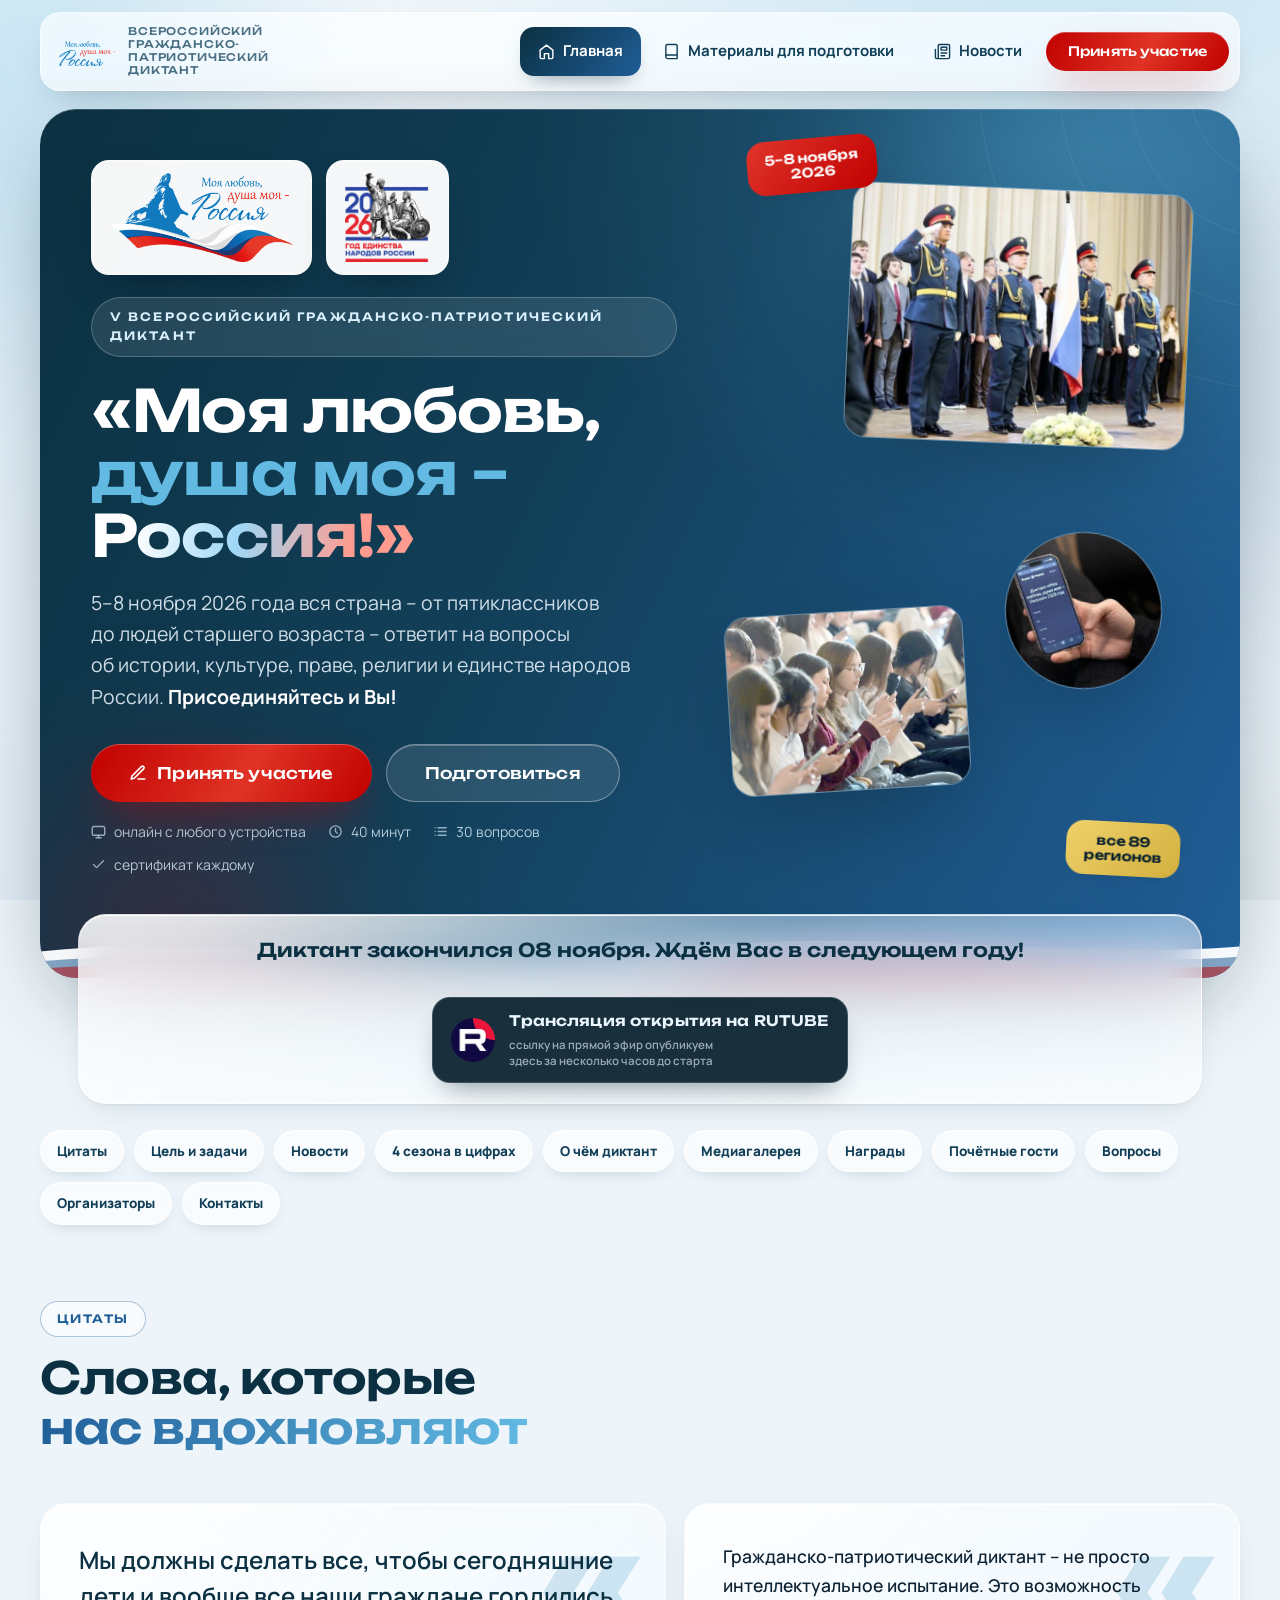
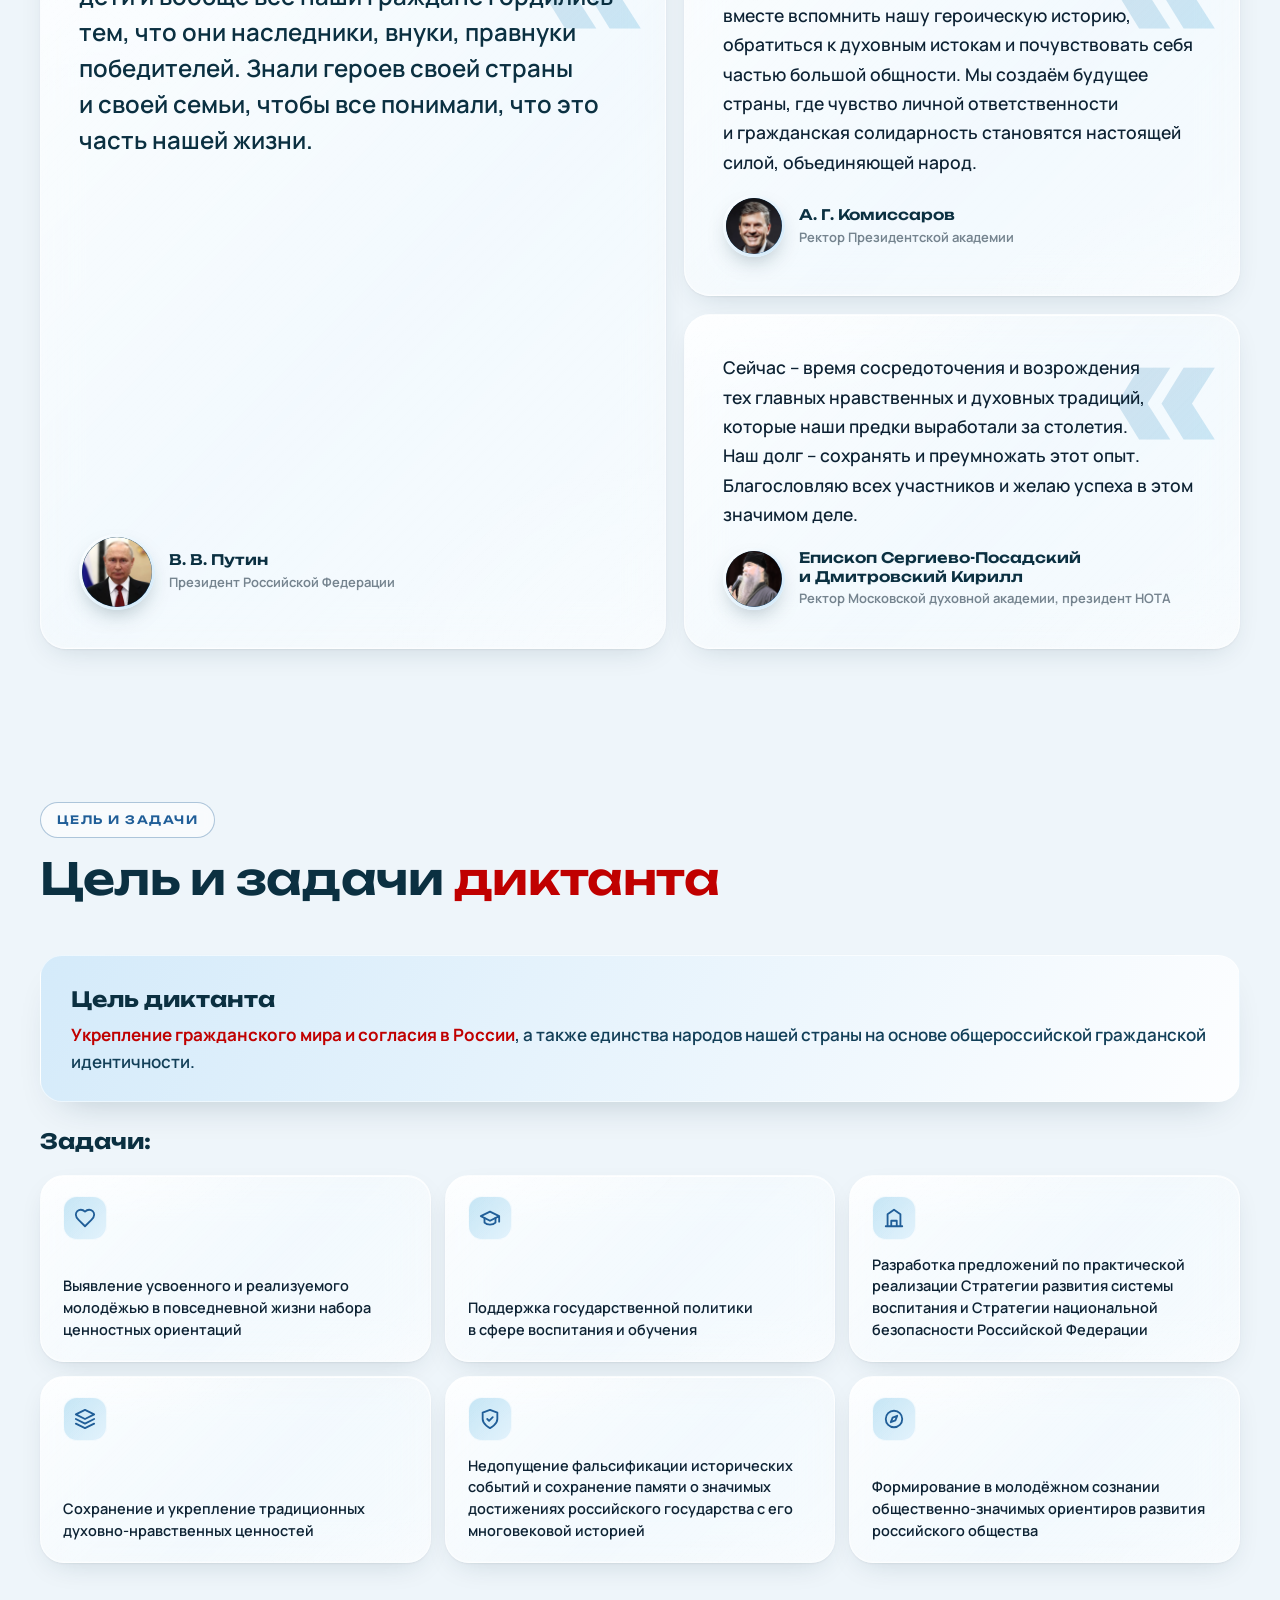
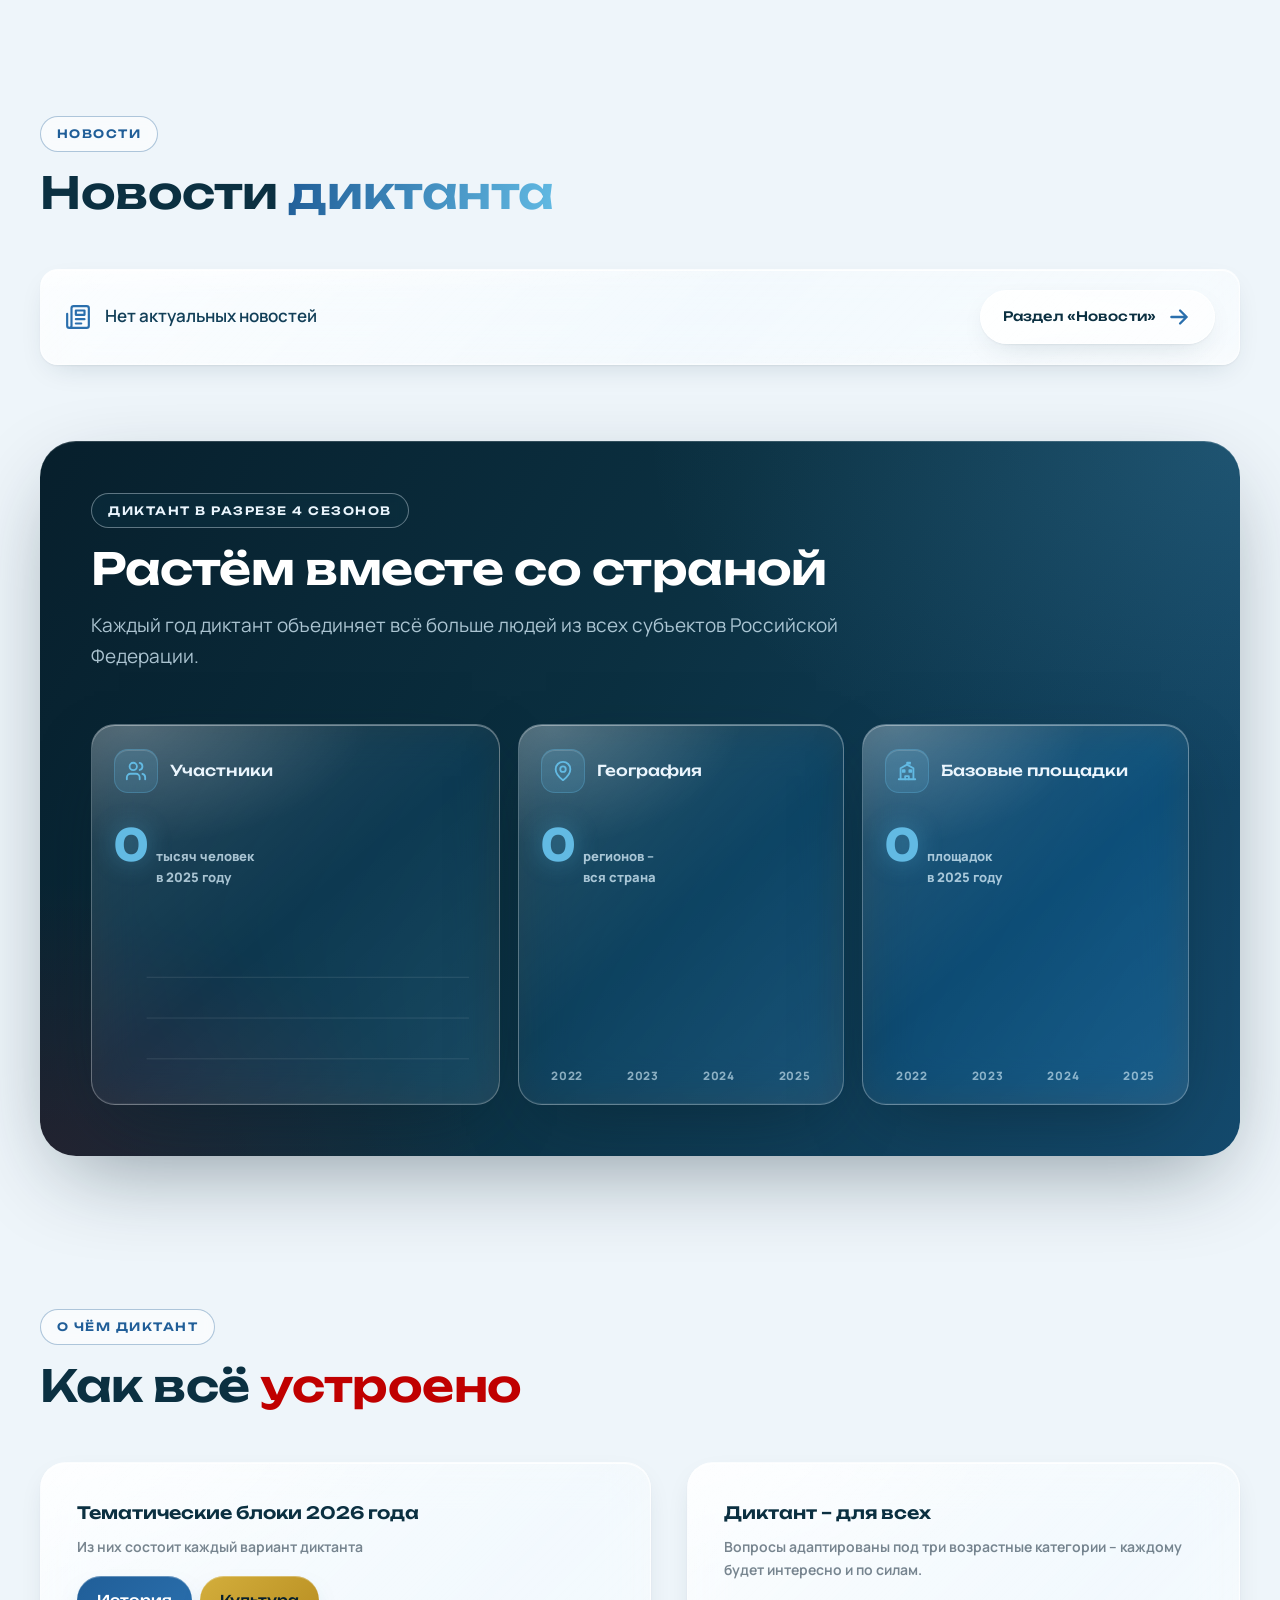
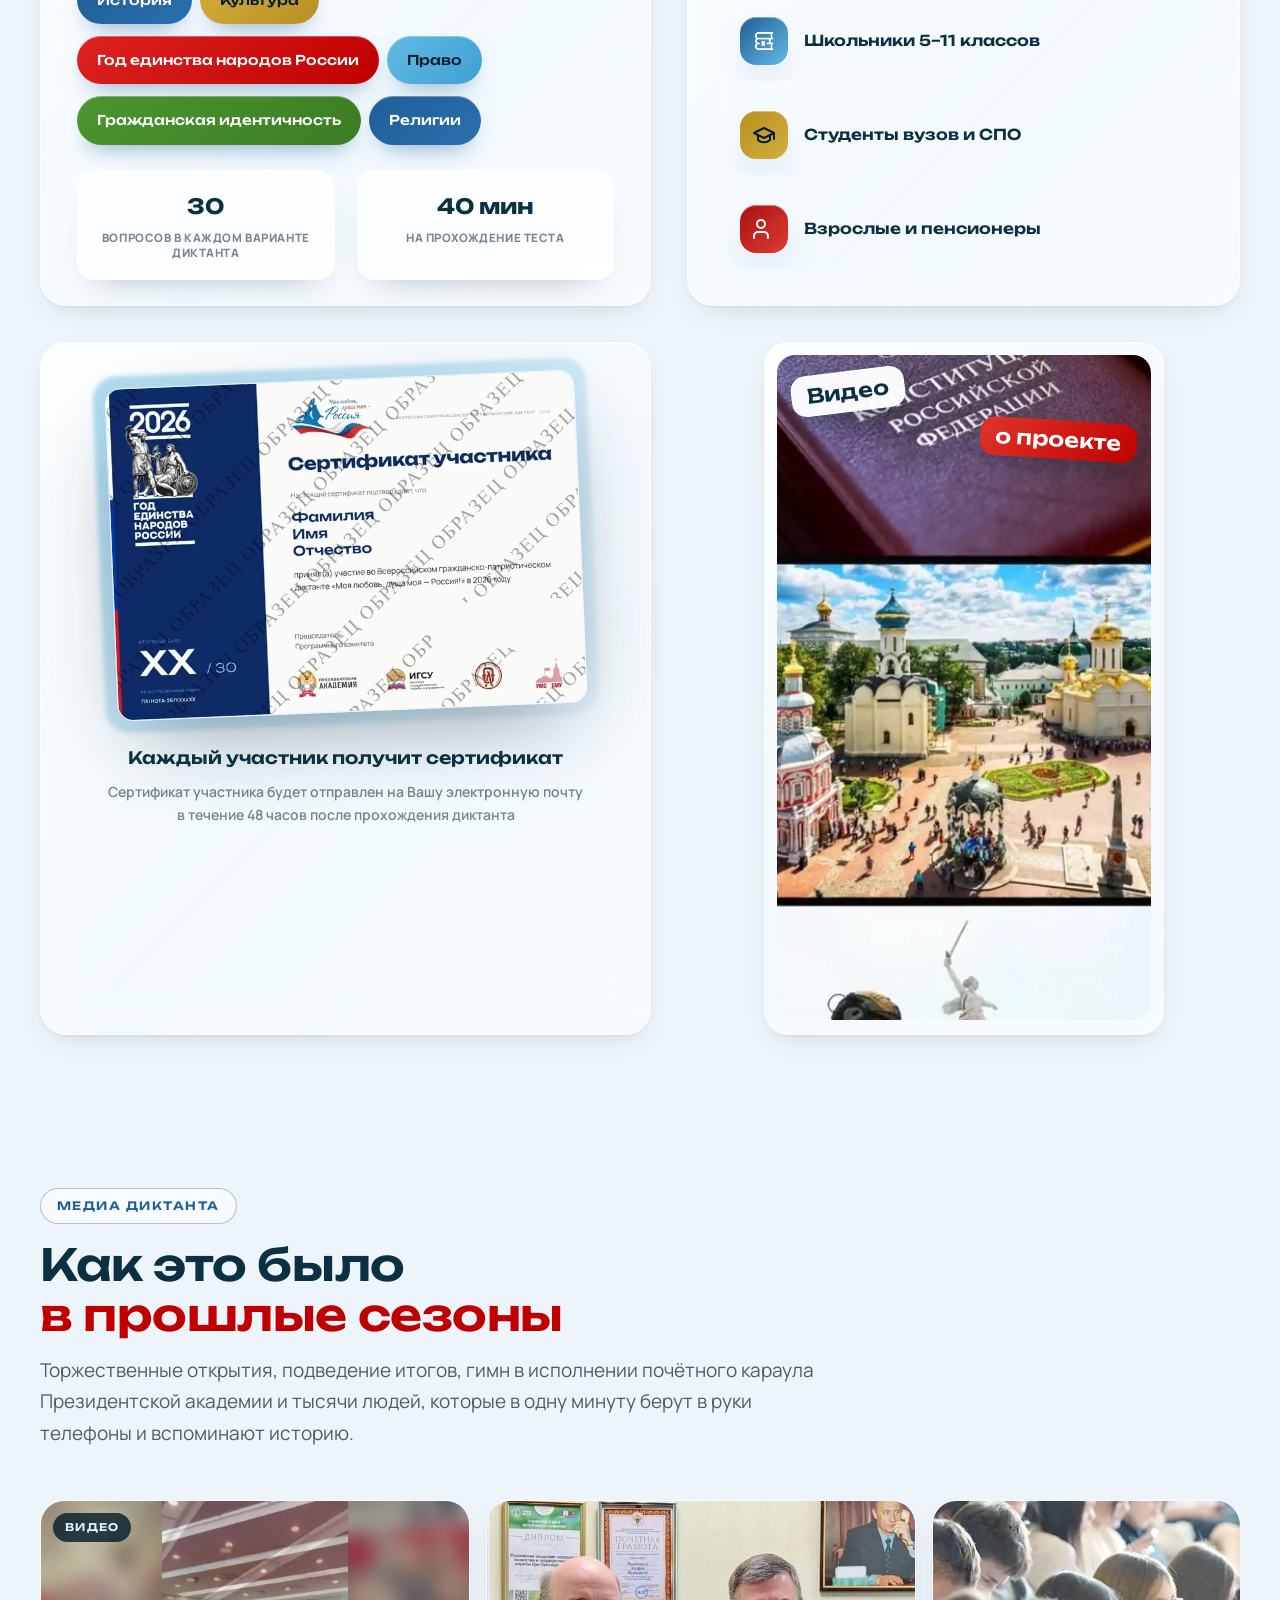
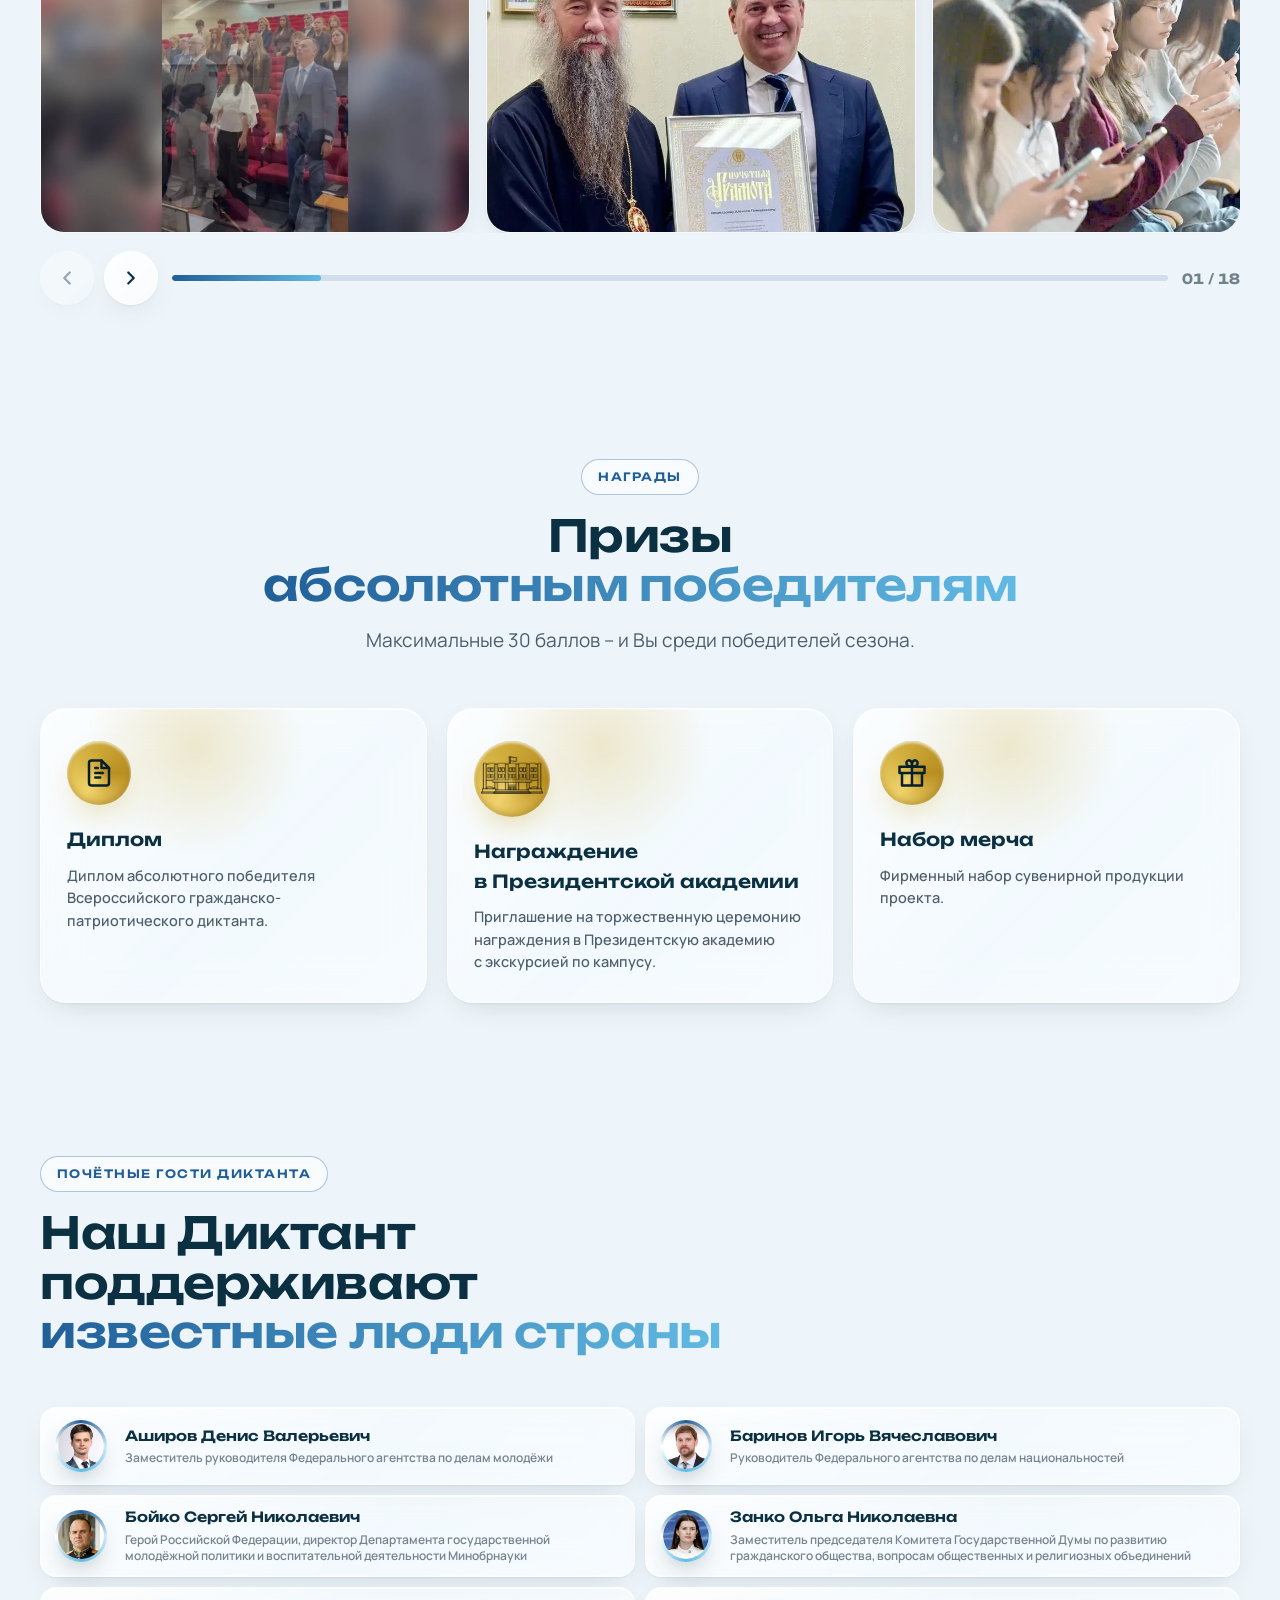
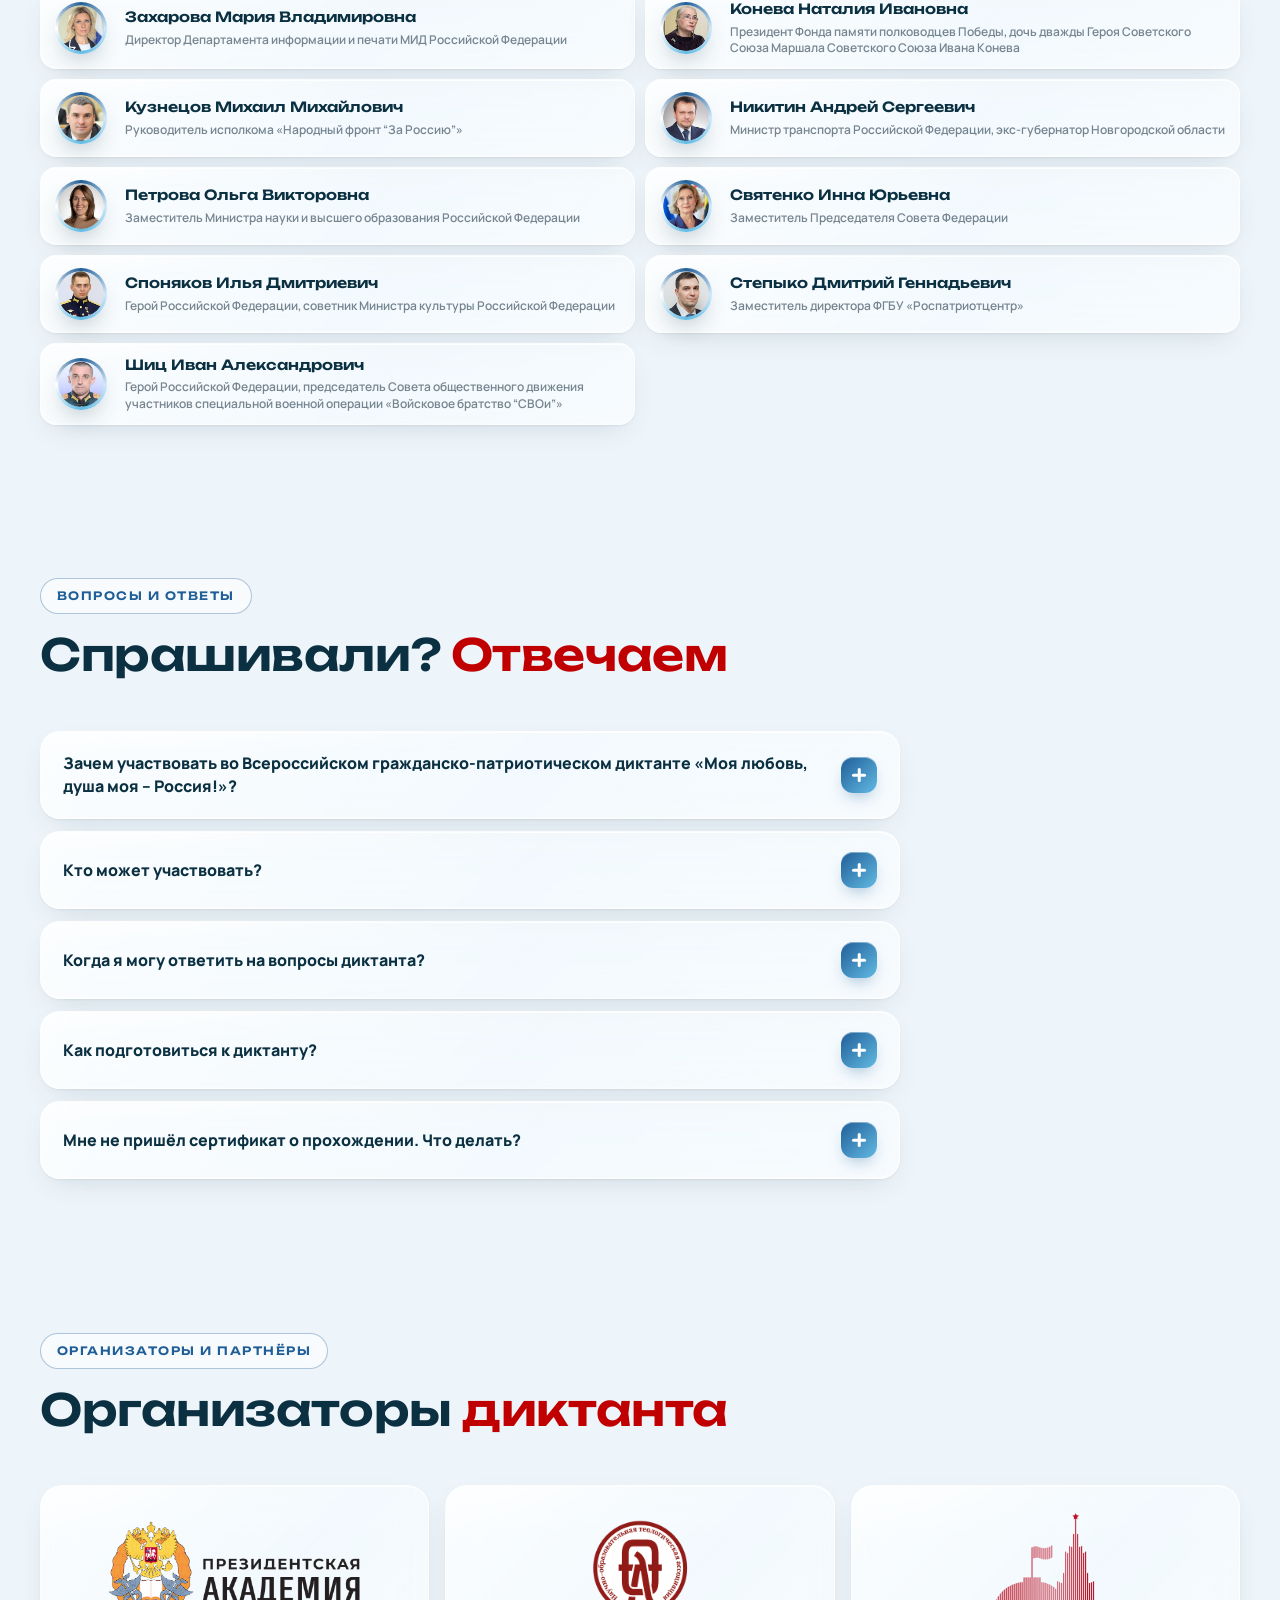
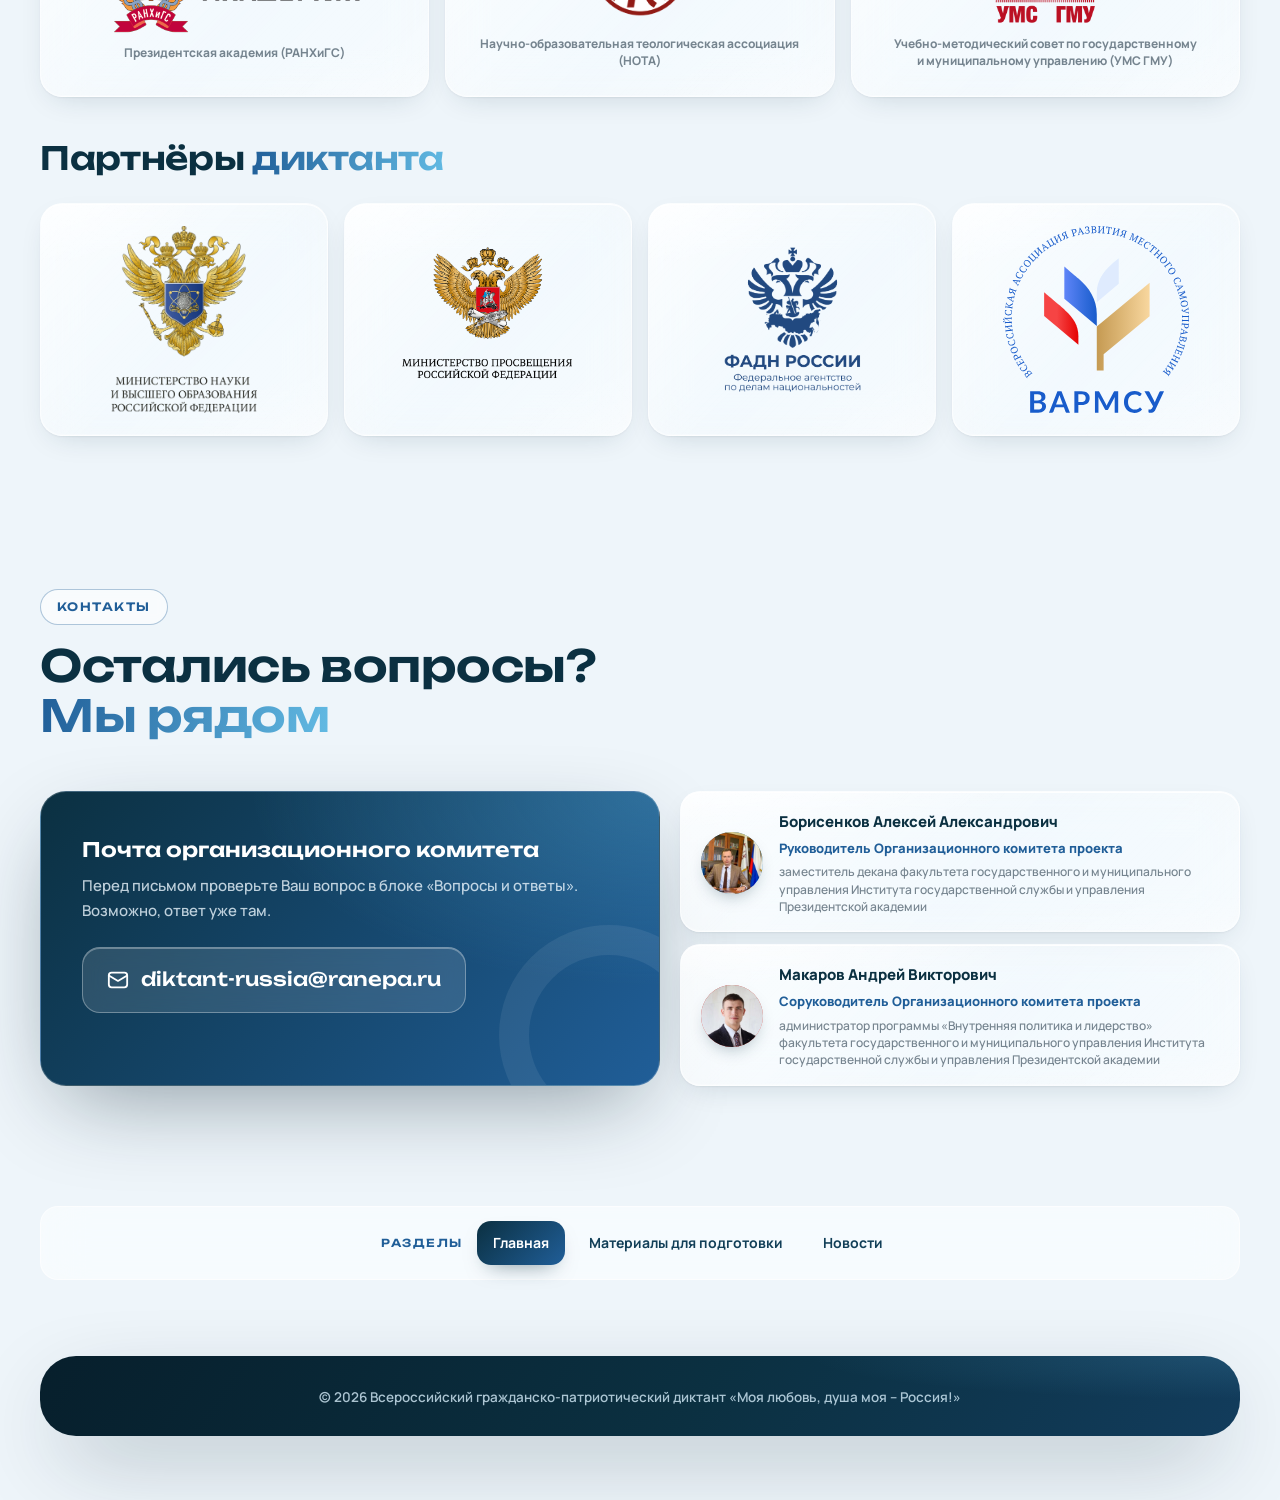
==== commit 57c1fa15: "Добавлены медиаматериалы почётных гостей" ====
--- a/index.html
+++ b/index.html
@@ -119,8 +119,9 @@
             <img class="broadcast__logo" src="assets/img/logo-rutube.webp" alt="RUTUBE" width="44" height="44">
             <span><b>Трансляция открытия на RUTUBE</b><small>ссылку на прямой эфир опубликуем здесь за несколько часов до старта</small></span>
           </a>
-          <!-- ПЛЕЕР ТРАНСЛЯЦИИ (РУТУБ): за несколько часов до старта вставьте сюда
-               iframe плеера с id трансляции (см. CONFIG.broadcast в assets/js/config.js).
+          <!-- TODO ДЛЯ СПЕЦИАЛИСТОВ АКАДЕМИИ — ПЛЕЕР ТРАНСЛЯЦИИ RUTUBE:
+               за несколько часов до старта вставьте сюда iframe плеера с id
+               трансляции (см. CONFIG.broadcastUrl в assets/js/config.js).
                Готовый фрагмент примерно такой:
                <iframe width="100%" height="100%" src="https://rutube.ru/play/embed/VIDEO_ID_ТРАНСЛЯЦИИ"
                        style="aspect-ratio:16/9;border:none" allow="clipboard-write; autoplay"
@@ -395,6 +396,7 @@
               <figure class="slide" data-kind="img" data-caption="Почетные грамоты и благодарственные письма руководителям базовых площадок"><img src="assets/img/media/m07.jpg" alt="Почётные грамоты руководителям базовых площадок" loading="lazy"><span class="slide__zoom"><svg viewBox="0 0 24 24" fill="none" stroke="currentColor" stroke-width="2"><circle cx="11" cy="11" r="7"/><path d="m21 21-4.3-4.3M11 8v6M8 11h6"/></svg></span></figure>
               <figure class="slide" data-kind="img" data-caption="Награждение абсолютных победителей диктанта в Президентской академии"><img src="assets/img/media/m08.jpg" alt="Награждение абсолютных победителей" loading="lazy"><span class="slide__zoom"><svg viewBox="0 0 24 24" fill="none" stroke="currentColor" stroke-width="2"><circle cx="11" cy="11" r="7"/><path d="m21 21-4.3-4.3M11 8v6M8 11h6"/></svg></span></figure>
               <figure class="slide" data-kind="img" data-caption="Награждение абсолютных победителей диктанта в Президентской академии"><img src="assets/img/media/m09.jpg" alt="Награждение абсолютных победителей – 2" loading="lazy"><span class="slide__zoom"><svg viewBox="0 0 24 24" fill="none" stroke="currentColor" stroke-width="2"><circle cx="11" cy="11" r="7"/><path d="m21 21-4.3-4.3M11 8v6M8 11h6"/></svg></span></figure>
+              <figure class="slide slide--video" data-kind="video" data-src="assets/video/media-interviews-participants.mp4" data-caption="Видеоинтервью с участниками Диктанта"><img src="assets/img/media/interviews-participants-poster.jpg" alt="Кадр из видеоинтервью с участниками Диктанта" loading="lazy"><span class="slide__zoom"><svg viewBox="0 0 24 24" fill="none" stroke="currentColor" stroke-width="2"><circle cx="11" cy="11" r="7"/><path d="m21 21-4.3-4.3"/><polygon points="9.5 8 15.5 11 9.5 14 9.5 8" fill="currentColor" stroke="none"/></svg></span></figure>
               <figure class="slide" data-kind="img" data-caption="Участники Диктанта могут стать студенты вузов и ссузов"><img src="assets/img/media/m13.jpg" alt="Будущие студенты вузов и ссузов" loading="lazy"><span class="slide__zoom"><svg viewBox="0 0 24 24" fill="none" stroke="currentColor" stroke-width="2"><circle cx="11" cy="11" r="7"/><path d="m21 21-4.3-4.3M11 8v6M8 11h6"/></svg></span></figure>
               <figure class="slide" data-kind="img" data-caption="Открытие диктанта"><img src="assets/img/media/m10.jpg" alt="Торжественное открытие диктанта" loading="lazy"><span class="slide__zoom"><svg viewBox="0 0 24 24" fill="none" stroke="currentColor" stroke-width="2"><circle cx="11" cy="11" r="7"/><path d="m21 21-4.3-4.3M11 8v6M8 11h6"/></svg></span></figure>
               <figure class="slide" data-kind="img" data-caption="Площадки проекта находятся во всех регионах страны"><img src="assets/img/media/m14.jpg" alt="Базовая площадка диктанта" loading="lazy"><span class="slide__zoom"><svg viewBox="0 0 24 24" fill="none" stroke="currentColor" stroke-width="2"><circle cx="11" cy="11" r="7"/><path d="m21 21-4.3-4.3M11 8v6M8 11h6"/></svg></span></figure>
@@ -403,7 +405,7 @@
               <figure class="slide" data-kind="img" data-caption="Почетные гости диктанта"><img src="assets/img/media/m19.jpg" alt="Почётные гости диктанта" loading="lazy"><span class="slide__zoom"><svg viewBox="0 0 24 24" fill="none" stroke="currentColor" stroke-width="2"><circle cx="11" cy="11" r="7"/><path d="m21 21-4.3-4.3M11 8v6M8 11h6"/></svg></span></figure>
               <figure class="slide" data-kind="img" data-caption="Участие принимают и духовные школы"><img src="assets/img/media/m18.jpg" alt="Представители духовных школ" loading="lazy"><span class="slide__zoom"><svg viewBox="0 0 24 24" fill="none" stroke="currentColor" stroke-width="2"><circle cx="11" cy="11" r="7"/><path d="m21 21-4.3-4.3M11 8v6M8 11h6"/></svg></span></figure>
               <figure class="slide" data-kind="img" data-caption="Участие помогут принять и школьники"><img src="assets/img/media/m20.jpg" alt="Школьники – участники диктанта" loading="lazy"><span class="slide__zoom"><svg viewBox="0 0 24 24" fill="none" stroke="currentColor" stroke-width="2"><circle cx="11" cy="11" r="7"/><path d="m21 21-4.3-4.3M11 8v6M8 11h6"/></svg></span></figure>
-              <figure class="slide" data-kind="img" data-caption="Подведение итогов диктанта"><img src="assets/img/media/m16.jpg" alt="Подведение итогов диктанта" loading="lazy"><span class="slide__zoom"><svg viewBox="0 0 24 24" fill="none" stroke="currentColor" stroke-width="2"><circle cx="11" cy="11" r="7"/><path d="m21 21-4.3-4.3M11 8v6M8 11h6"/></svg></span></figure>            
+              <figure class="slide" data-kind="img" data-caption="Подведение итогов диктанта"><img src="assets/img/media/m16.jpg" alt="Подведение итогов диктанта" loading="lazy"><span class="slide__zoom"><svg viewBox="0 0 24 24" fill="none" stroke="currentColor" stroke-width="2"><circle cx="11" cy="11" r="7"/><path d="m21 21-4.3-4.3M11 8v6M8 11h6"/></svg></span></figure>
             </div>
           </div>
           <div class="carousel__ui">
@@ -450,19 +452,19 @@
           <h2 class="sec-title">Наш Диктант поддерживают <span class="grad">известные люди страны</span></h2>
         </header>
         <div class="guests">
-          <button class="guest glass" type="button" data-lightbox data-kind="photo" data-src="assets/img/guests/ashirov.webp" data-caption="Аширов Денис Валерьевич – обращение к участникам диктанта (материалы скоро будут)" aria-label="Аширов Денис Валерьевич: открыть фото или видео обращение"><span class="guest__ava"><img src="assets/img/guests/ashirov.webp" alt="" loading="lazy"></span><span class="guest__txt"><span class="guest__name">Аширов Денис Валерьевич</span><span class="guest__role">Заместитель руководителя Федерального агентства по делам молодёжи</span></span></button>
-          <button class="guest glass" type="button" data-lightbox data-kind="photo" data-src="assets/img/guests/barinov.webp" data-caption="Баринов Игорь Вячеславович – обращение к участникам диктанта (материалы скоро будут)" aria-label="Баринов Игорь Вячеславович: открыть фото или видео обращение"><span class="guest__ava"><img src="assets/img/guests/barinov.webp" alt="" loading="lazy"></span><span class="guest__txt"><span class="guest__name">Баринов Игорь Вячеславович</span><span class="guest__role">Руководитель Федерального агентства по делам национальностей</span></span></button>
-          <button class="guest glass" type="button" data-lightbox data-kind="photo" data-src="assets/img/guests/boyko.webp" data-caption="Бойко Сергей Николаевич – обращение к участникам диктанта (материалы скоро будут)" aria-label="Бойко Сергей Николаевич: открыть фото или видео обращение"><span class="guest__ava"><img src="assets/img/guests/boyko.webp" alt="" loading="lazy"></span><span class="guest__txt"><span class="guest__name">Бойко Сергей Николаевич</span><span class="guest__role">Герой Российской Федерации, директор Департамента государственной молодёжной политики и воспитательной деятельности Минобрнауки</span></span></button>
-          <button class="guest glass" type="button" data-lightbox data-kind="photo" data-src="assets/img/guests/zanko.webp" data-caption="Занко Ольга Николаевна – обращение к участникам диктанта (материалы скоро будут)" aria-label="Занко Ольга Николаевна: открыть фото или видео обращение"><span class="guest__ava"><img src="assets/img/guests/zanko.webp" alt="" loading="lazy"></span><span class="guest__txt"><span class="guest__name">Занко Ольга Николаевна</span><span class="guest__role">Заместитель председателя Комитета Государственной Думы по развитию гражданского общества, вопросам общественных и религиозных объединений</span></span></button>
-          <button class="guest glass" type="button" data-lightbox data-kind="photo" data-src="assets/img/guests/zakharova.webp" data-caption="Захарова Мария Владимировна – обращение к участникам диктанта (материалы скоро будут)" aria-label="Захарова Мария Владимировна: открыть фото или видео обращение"><span class="guest__ava"><img src="assets/img/guests/zakharova.webp" alt="" loading="lazy"></span><span class="guest__txt"><span class="guest__name">Захарова Мария Владимировна</span><span class="guest__role">Директор Департамента информации и печати МИД Российской Федерации</span></span></button>
-          <button class="guest glass" type="button" data-lightbox data-kind="photo" data-src="assets/img/guests/koneva.webp" data-caption="Конева Наталия Ивановна – обращение к участникам диктанта (материалы скоро будут)" aria-label="Конева Наталия Ивановна: открыть фото или видео обращение"><span class="guest__ava"><img src="assets/img/guests/koneva.webp" alt="" loading="lazy"></span><span class="guest__txt"><span class="guest__name">Конева Наталия Ивановна</span><span class="guest__role">Президент Фонда памяти полководцев Победы, дочь дважды Героя Советского Союза Маршала Советского Союза Ивана Конева</span></span></button>
-          <button class="guest glass" type="button" data-lightbox data-kind="photo" data-src="assets/img/guests/kuznetsov.webp" data-caption="Кузнецов Михаил Михайлович – обращение к участникам диктанта (материалы скоро будут)" aria-label="Кузнецов Михаил Михайлович: открыть фото или видео обращение"><span class="guest__ava"><img src="assets/img/guests/kuznetsov.webp" alt="" loading="lazy"></span><span class="guest__txt"><span class="guest__name">Кузнецов Михаил Михайлович</span><span class="guest__role">Руководитель исполкома «Народный фронт “За Россию”»</span></span></button>
-          <button class="guest glass" type="button" data-lightbox data-kind="photo" data-src="assets/img/guests/nikitin.webp" data-caption="Никитин Андрей Сергеевич – обращение к участникам диктанта (материалы скоро будут)" aria-label="Никитин Андрей Сергеевич: открыть фото или видео обращение"><span class="guest__ava"><img src="assets/img/guests/nikitin.webp" alt="" loading="lazy"></span><span class="guest__txt"><span class="guest__name">Никитин Андрей Сергеевич</span><span class="guest__role">Министр транспорта Российской Федерации, экс-губернатор Новгородской области</span></span></button>
-          <button class="guest glass" type="button" data-lightbox data-kind="photo" data-src="assets/img/guests/petrova.webp" data-caption="Петрова Ольга Викторовна – обращение к участникам диктанта (материалы скоро будут)" aria-label="Петрова Ольга Викторовна: открыть фото или видео обращение"><span class="guest__ava"><img src="assets/img/guests/petrova.webp" alt="" loading="lazy"></span><span class="guest__txt"><span class="guest__name">Петрова Ольга Викторовна</span><span class="guest__role">Заместитель Министра науки и высшего образования Российской Федерации</span></span></button>
-          <button class="guest glass" type="button" data-lightbox data-kind="photo" data-src="assets/img/guests/svyatenko.webp" data-caption="Святенко Инна Юрьевна – обращение к участникам диктанта (материалы скоро будут)" aria-label="Святенко Инна Юрьевна: открыть фото или видео обращение"><span class="guest__ava"><img src="assets/img/guests/svyatenko.webp" alt="" loading="lazy"></span><span class="guest__txt"><span class="guest__name">Святенко Инна Юрьевна</span><span class="guest__role">Заместитель Председателя Совета Федерации</span></span></button>
-          <button class="guest glass" type="button" data-lightbox data-kind="photo" data-src="assets/img/guests/sponyakov.webp" data-caption="Споняков Илья Дмитриевич – обращение к участникам диктанта (материалы скоро будут)" aria-label="Споняков Илья Дмитриевич: открыть фото или видео обращение"><span class="guest__ava"><img src="assets/img/guests/sponyakov.webp" alt="" loading="lazy"></span><span class="guest__txt"><span class="guest__name">Споняков Илья Дмитриевич</span><span class="guest__role">Герой Российской Федерации, советник Министра культуры Российской Федерации</span></span></button>
-          <button class="guest glass" type="button" data-lightbox data-kind="photo" data-src="assets/img/guests/stepyko.webp" data-caption="Степыко Дмитрий Геннадьевич – обращение к участникам диктанта (материалы скоро будут)" aria-label="Степыко Дмитрий Геннадьевич: открыть фото или видео обращение"><span class="guest__ava"><img src="assets/img/guests/stepyko.webp" alt="" loading="lazy"></span><span class="guest__txt"><span class="guest__name">Степыко Дмитрий Геннадьевич</span><span class="guest__role">Заместитель директора ФГБУ «Роспатриотцентр»</span></span></button>
-          <button class="guest glass" type="button" data-lightbox data-kind="photo" data-src="assets/img/guests/shits.webp" data-caption="Шиц Иван Александрович – обращение к участникам диктанта (материалы скоро будут)" aria-label="Шиц Иван Александрович: открыть фото или видео обращение"><span class="guest__ava"><img src="assets/img/guests/shits.webp" alt="" loading="lazy"></span><span class="guest__txt"><span class="guest__name">Шиц Иван Александрович</span><span class="guest__role">Герой Российской Федерации, председатель Совета общественного движения участников специальной военной операции «Войсковое братство “СВОи”»</span></span></button>
+          <button class="guest glass" type="button" data-lightbox data-guest-media="ashirov" aria-label="Аширов Денис Валерьевич: открыть медиаматериалы; сначала видео, затем фотографии"><span class="guest__ava"><img src="assets/img/guests/ashirov.webp" alt="" loading="lazy"></span><span class="guest__txt"><span class="guest__name">Аширов Денис Валерьевич</span><span class="guest__role">Заместитель руководителя Федерального агентства по делам молодёжи</span></span></button>
+          <button class="guest glass" type="button" data-lightbox data-guest-media="barinov" aria-label="Баринов Игорь Вячеславович: открыть медиаматериалы; сначала видео, затем фотографии"><span class="guest__ava"><img src="assets/img/guests/barinov.webp" alt="" loading="lazy"></span><span class="guest__txt"><span class="guest__name">Баринов Игорь Вячеславович</span><span class="guest__role">Руководитель Федерального агентства по делам национальностей</span></span></button>
+          <button class="guest glass" type="button" data-lightbox data-guest-media="boyko" aria-label="Бойко Сергей Николаевич: открыть медиаматериалы; сначала видео, затем фотографии"><span class="guest__ava"><img src="assets/img/guests/boyko.webp" alt="" loading="lazy"></span><span class="guest__txt"><span class="guest__name">Бойко Сергей Николаевич</span><span class="guest__role">Герой Российской Федерации, директор Департамента государственной молодёжной политики и воспитательной деятельности Минобрнауки</span></span></button>
+          <button class="guest glass" type="button" data-lightbox data-guest-media="zanko" aria-label="Занко Ольга Николаевна: открыть медиаматериалы; сначала видео, затем фотографии"><span class="guest__ava"><img src="assets/img/guests/zanko.webp" alt="" loading="lazy"></span><span class="guest__txt"><span class="guest__name">Занко Ольга Николаевна</span><span class="guest__role">Заместитель председателя Комитета Государственной Думы по развитию гражданского общества, вопросам общественных и религиозных объединений</span></span></button>
+          <button class="guest glass" type="button" data-lightbox data-guest-media="zakharova" aria-label="Захарова Мария Владимировна: открыть медиаматериалы; сначала видео, затем фотографии"><span class="guest__ava"><img src="assets/img/guests/zakharova.webp" alt="" loading="lazy"></span><span class="guest__txt"><span class="guest__name">Захарова Мария Владимировна</span><span class="guest__role">Директор Департамента информации и печати МИД Российской Федерации</span></span></button>
+          <button class="guest glass" type="button" data-lightbox data-guest-media="koneva" aria-label="Конева Наталия Ивановна: открыть медиаматериалы; сначала видео, затем фотографии"><span class="guest__ava"><img src="assets/img/guests/koneva.webp" alt="" loading="lazy"></span><span class="guest__txt"><span class="guest__name">Конева Наталия Ивановна</span><span class="guest__role">Президент Фонда памяти полководцев Победы, дочь дважды Героя Советского Союза Маршала Советского Союза Ивана Конева</span></span></button>
+          <button class="guest glass" type="button" data-lightbox data-guest-media="kuznetsov" aria-label="Кузнецов Михаил Михайлович: открыть медиаматериалы; сначала видео, затем фотографии"><span class="guest__ava"><img src="assets/img/guests/kuznetsov.webp" alt="" loading="lazy"></span><span class="guest__txt"><span class="guest__name">Кузнецов Михаил Михайлович</span><span class="guest__role">Руководитель исполкома «Народный фронт “За Россию”»</span></span></button>
+          <button class="guest glass" type="button" data-lightbox data-guest-media="nikitin" aria-label="Никитин Андрей Сергеевич: открыть медиаматериалы; сначала видео, затем фотографии"><span class="guest__ava"><img src="assets/img/guests/nikitin.webp" alt="" loading="lazy"></span><span class="guest__txt"><span class="guest__name">Никитин Андрей Сергеевич</span><span class="guest__role">Министр транспорта Российской Федерации, экс-губернатор Новгородской области</span></span></button>
+          <button class="guest glass" type="button" data-lightbox data-guest-media="petrova" aria-label="Петрова Ольга Викторовна: открыть медиаматериалы; сначала видео, затем фотографии"><span class="guest__ava"><img src="assets/img/guests/petrova.webp" alt="" loading="lazy"></span><span class="guest__txt"><span class="guest__name">Петрова Ольга Викторовна</span><span class="guest__role">Заместитель Министра науки и высшего образования Российской Федерации</span></span></button>
+          <button class="guest glass" type="button" data-lightbox data-guest-media="svyatenko" aria-label="Святенко Инна Юрьевна: открыть медиаматериалы; сначала видео, затем фотографии"><span class="guest__ava"><img src="assets/img/guests/svyatenko.webp" alt="" loading="lazy"></span><span class="guest__txt"><span class="guest__name">Святенко Инна Юрьевна</span><span class="guest__role">Заместитель Председателя Совета Федерации</span></span></button>
+          <button class="guest glass" type="button" data-lightbox data-guest-media="sponyakov" aria-label="Споняков Илья Дмитриевич: открыть медиаматериалы; сначала видео, затем фотографии"><span class="guest__ava"><img src="assets/img/guests/sponyakov.webp" alt="" loading="lazy"></span><span class="guest__txt"><span class="guest__name">Споняков Илья Дмитриевич</span><span class="guest__role">Герой Российской Федерации, советник Министра культуры Российской Федерации</span></span></button>
+          <button class="guest glass" type="button" data-lightbox data-guest-media="stepyko" aria-label="Степыко Дмитрий Геннадьевич: открыть медиаматериалы; сначала видео, затем фотографии"><span class="guest__ava"><img src="assets/img/guests/stepyko.webp" alt="" loading="lazy"></span><span class="guest__txt"><span class="guest__name">Степыко Дмитрий Геннадьевич</span><span class="guest__role">Заместитель директора ФГБУ «Роспатриотцентр»</span></span></button>
+          <button class="guest glass" type="button" data-lightbox data-guest-media="shits" aria-label="Шиц Иван Александрович: открыть медиаматериалы; сначала видео, затем фотографии"><span class="guest__ava"><img src="assets/img/guests/shits.webp" alt="" loading="lazy"></span><span class="guest__txt"><span class="guest__name">Шиц Иван Александрович</span><span class="guest__role">Герой Российской Федерации, председатель Совета общественного движения участников специальной военной операции «Войсковое братство “СВОи”»</span></span></button>
         </div>
       </section>
 
@@ -605,6 +607,7 @@
 <script src="assets/js/gate.js"></script>
 <script src="assets/js/typograf.js"></script>
 <script src="assets/js/news-data.js"></script>
+<script src="assets/js/guest-media.js"></script>
 <script src="assets/js/main.js"></script>
 <script>
 /* полоса новостей: две последние или плашка «нет актуальных» */
--- a/assets/css/style.css
+++ b/assets/css/style.css
@@ -1686,8 +1686,8 @@
      тёмная кнопка РУТУБ) – правило .countdown__note--broadcast убрано;
    – карточка почётного гостя кликабельна ЦЕЛИКОМ (фото/имя/должность)
      – отдельной кнопки «Фото/видео обращения» больше нет, правила
-     .guest__media убраны; когда заказчик пришлёт материалы, у кнопки
-     .guest меняются только data-kind (photo|video) и data-src;
+     .guest__media убраны; data-guest-media связывает карточку с подборкой
+     в guest-media.js, где сначала перечисляются видео, затем фотографии;
    – после теста: панель решения «сертификат или анонимная запись»
      (.result-cta) и панель «Изменить данные» в post-анкете.
    Убрано из ранних блоков (мёртвое): .aud-grid, .aud-card h3,
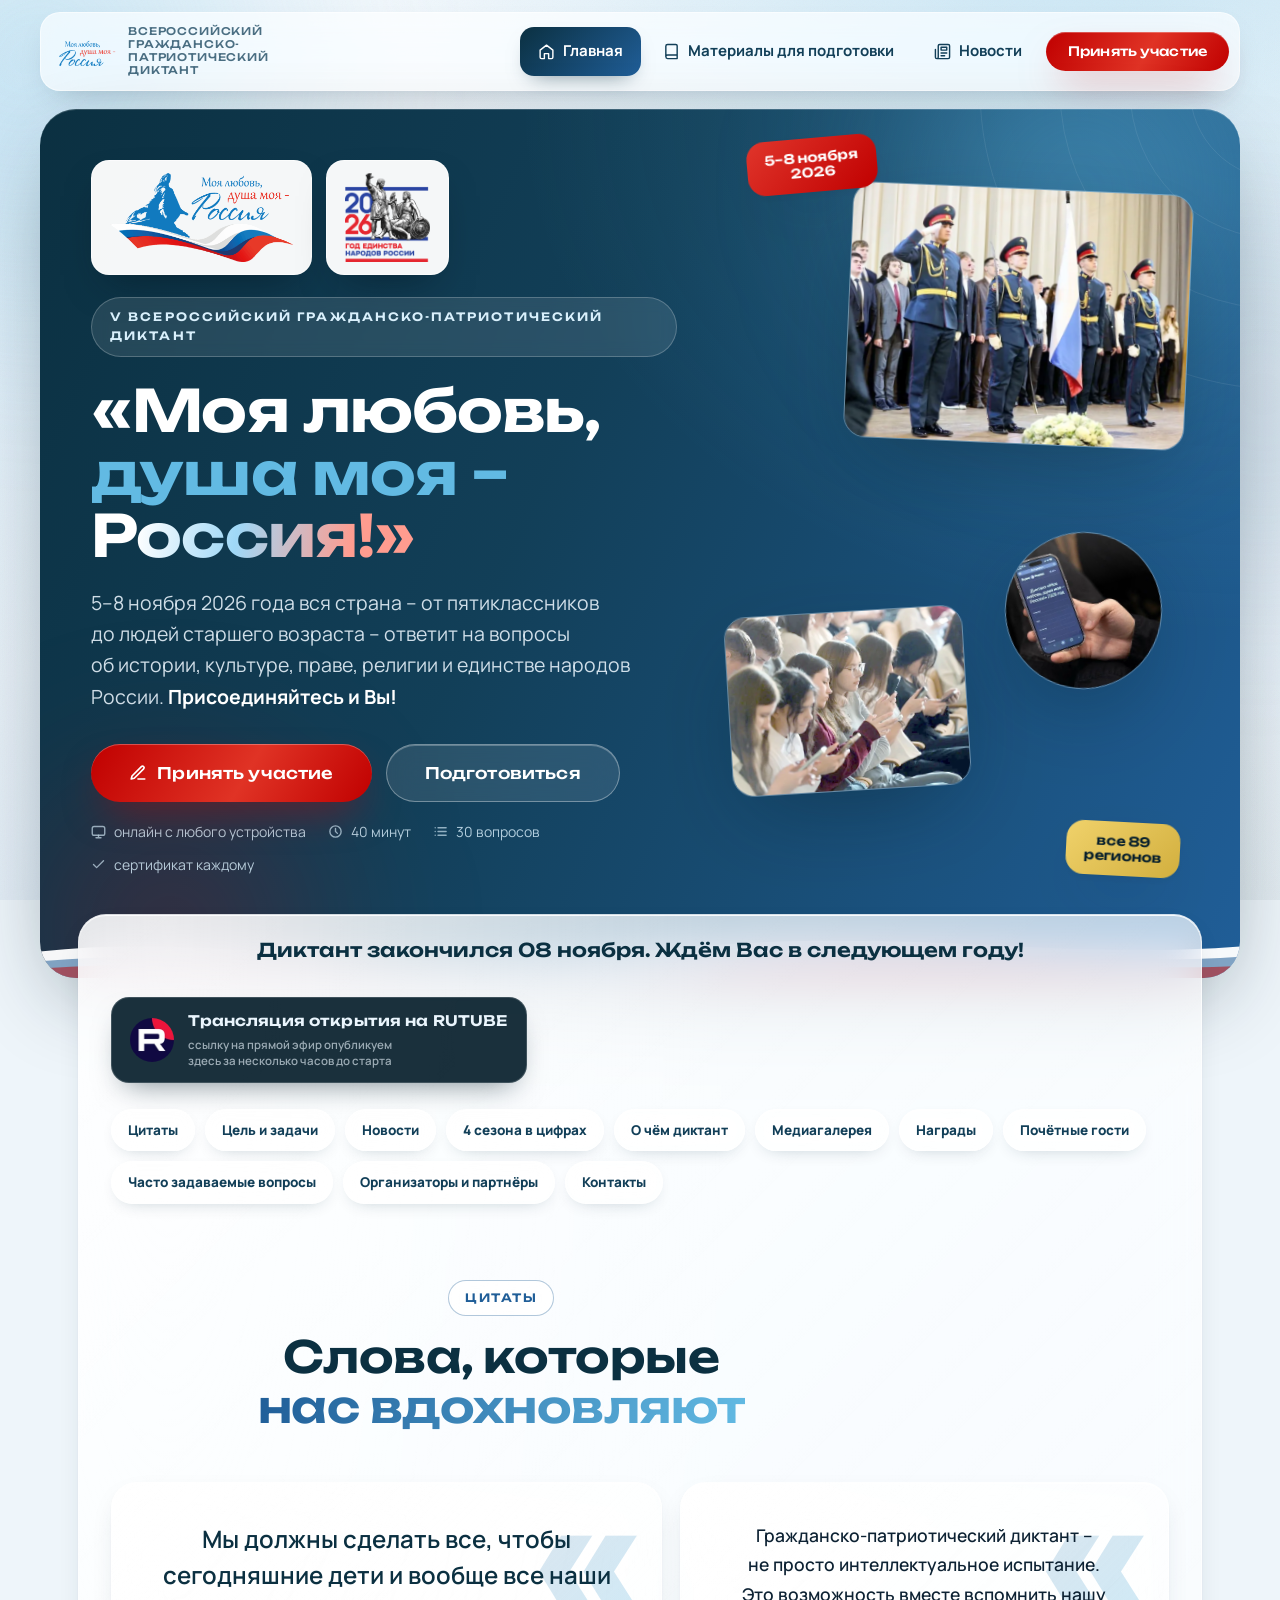
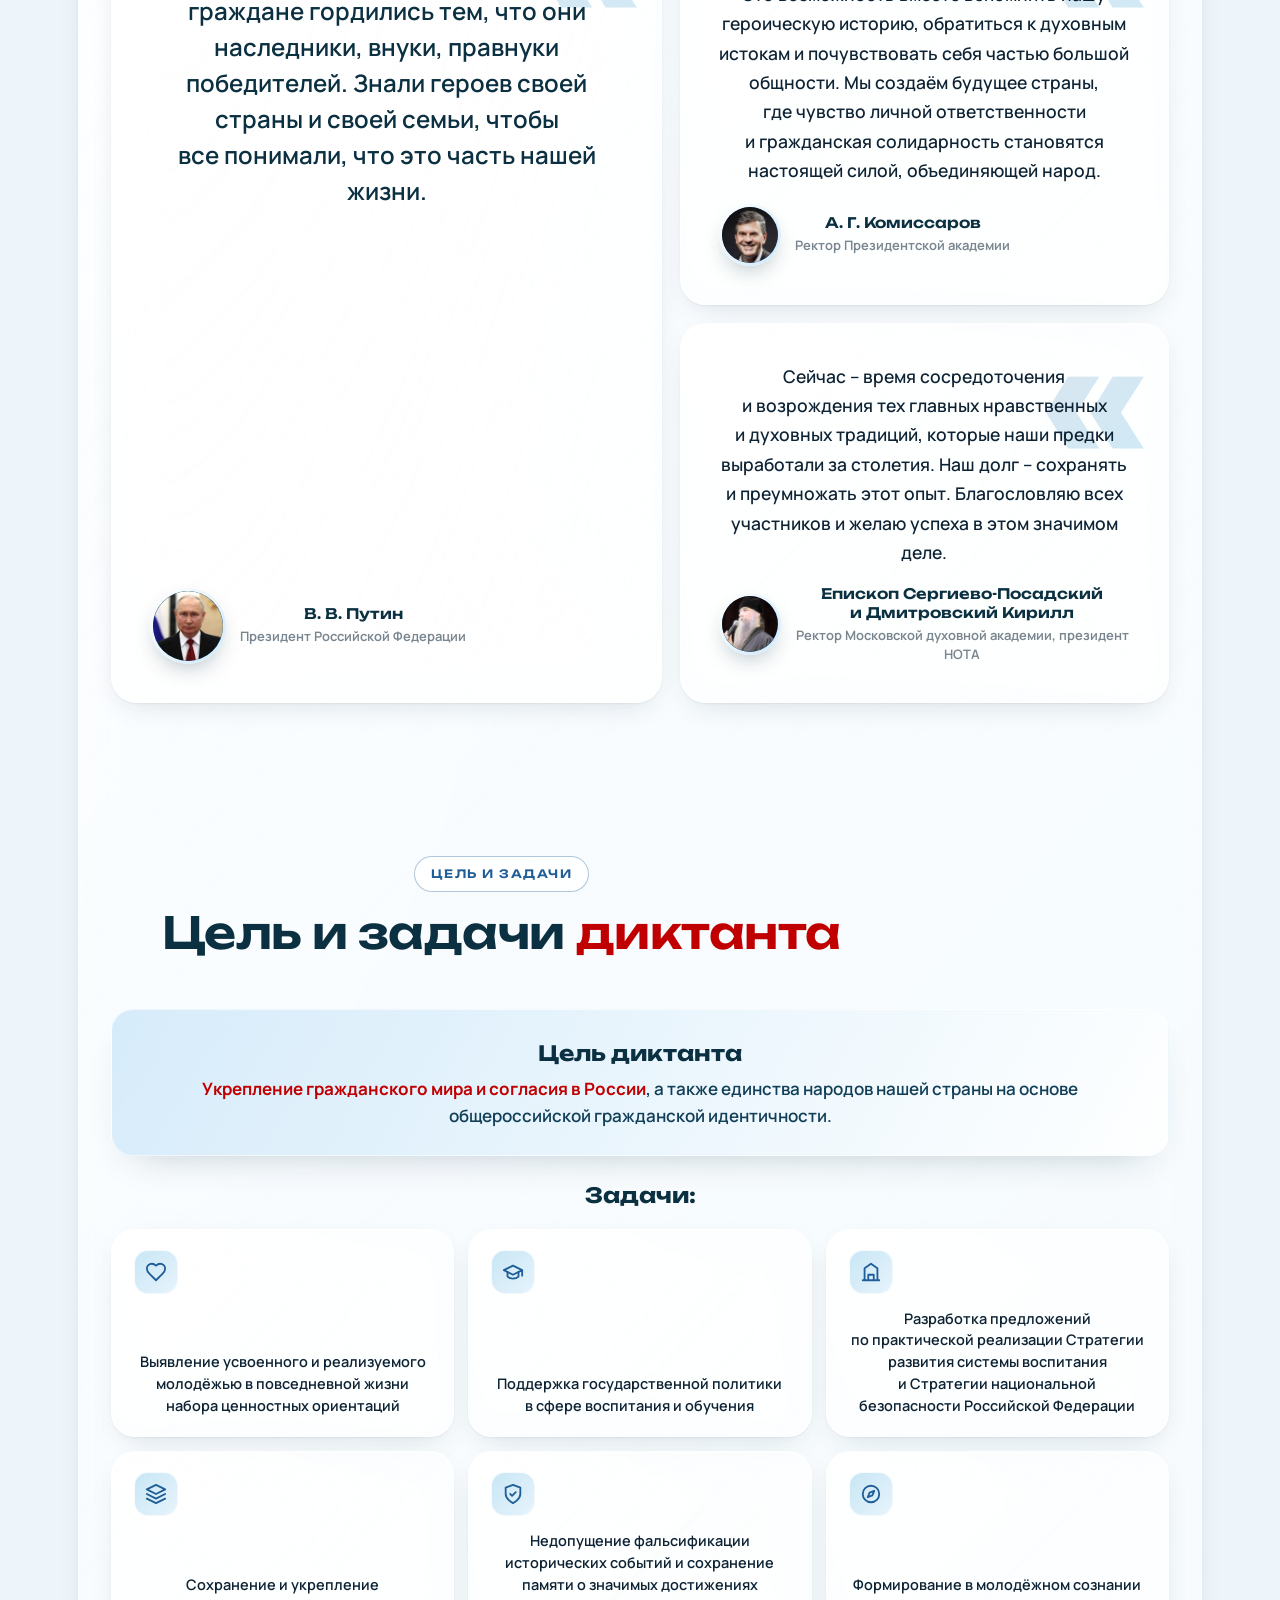
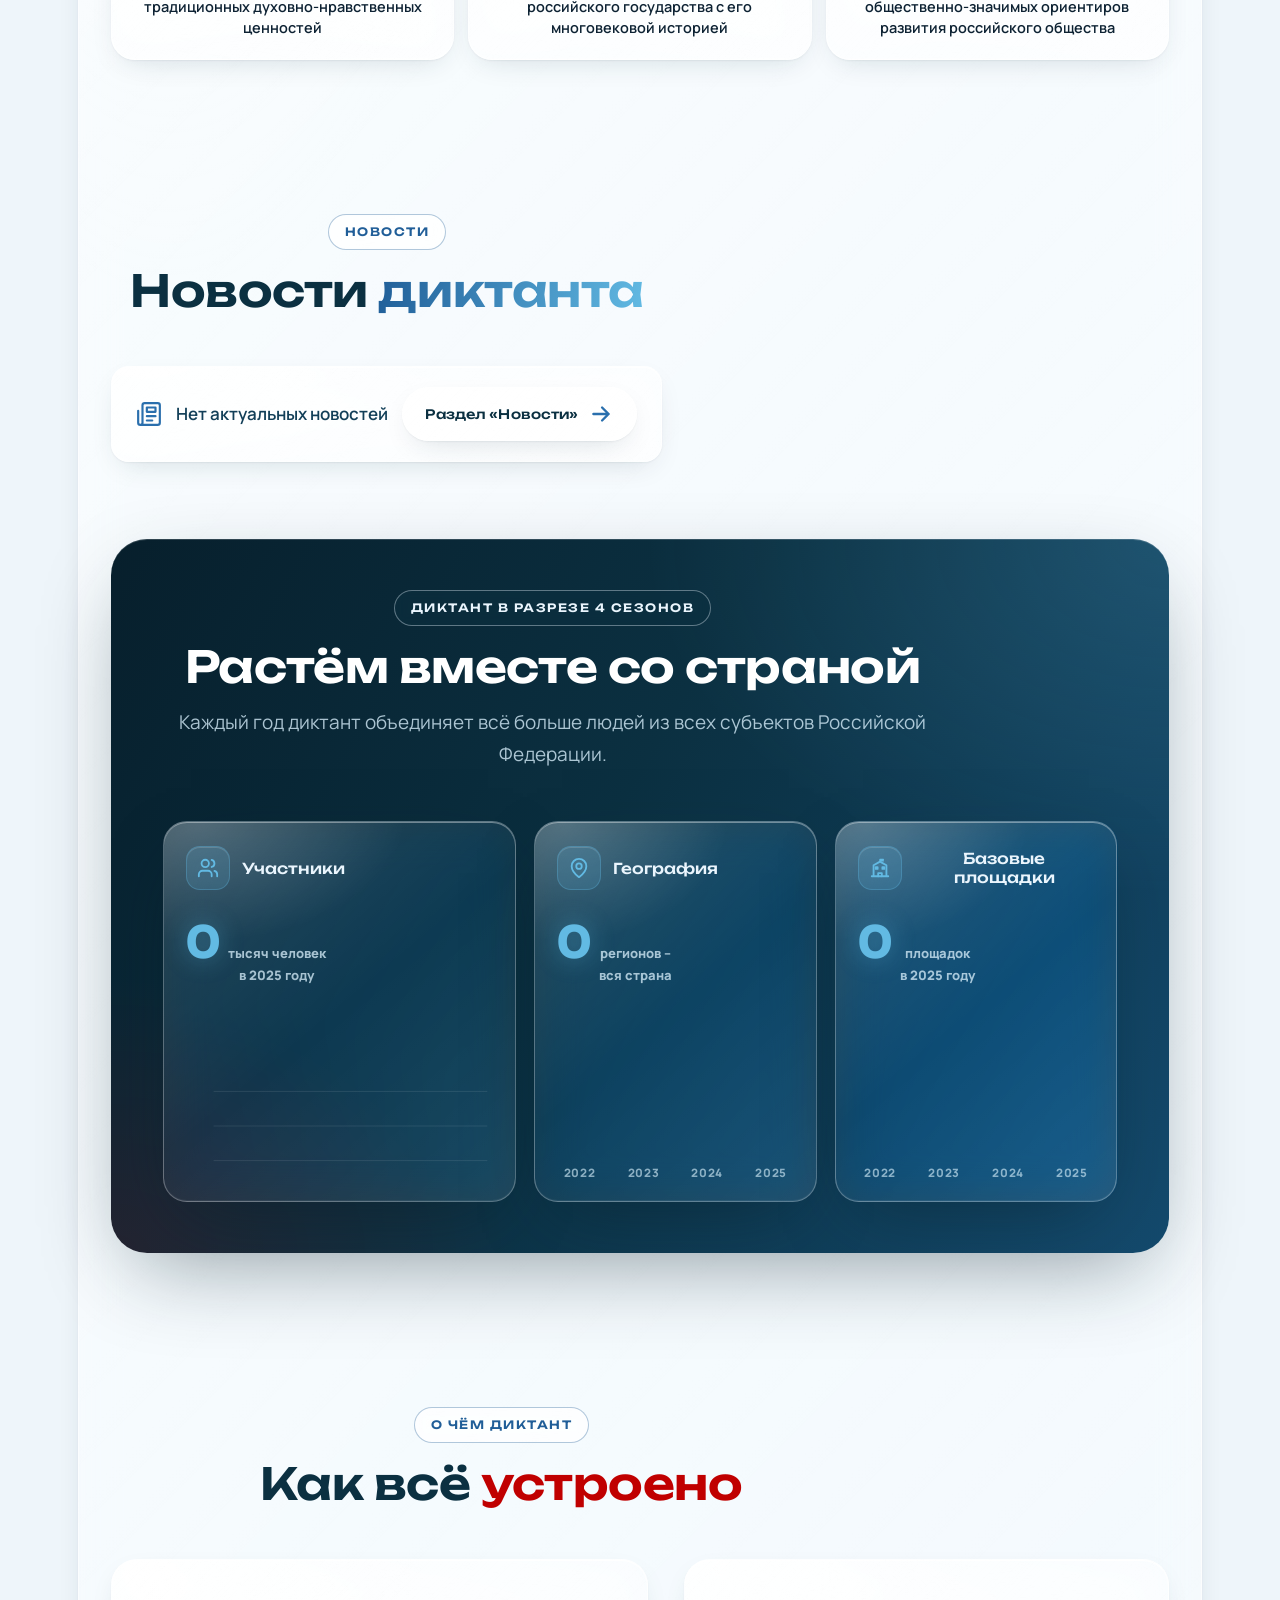
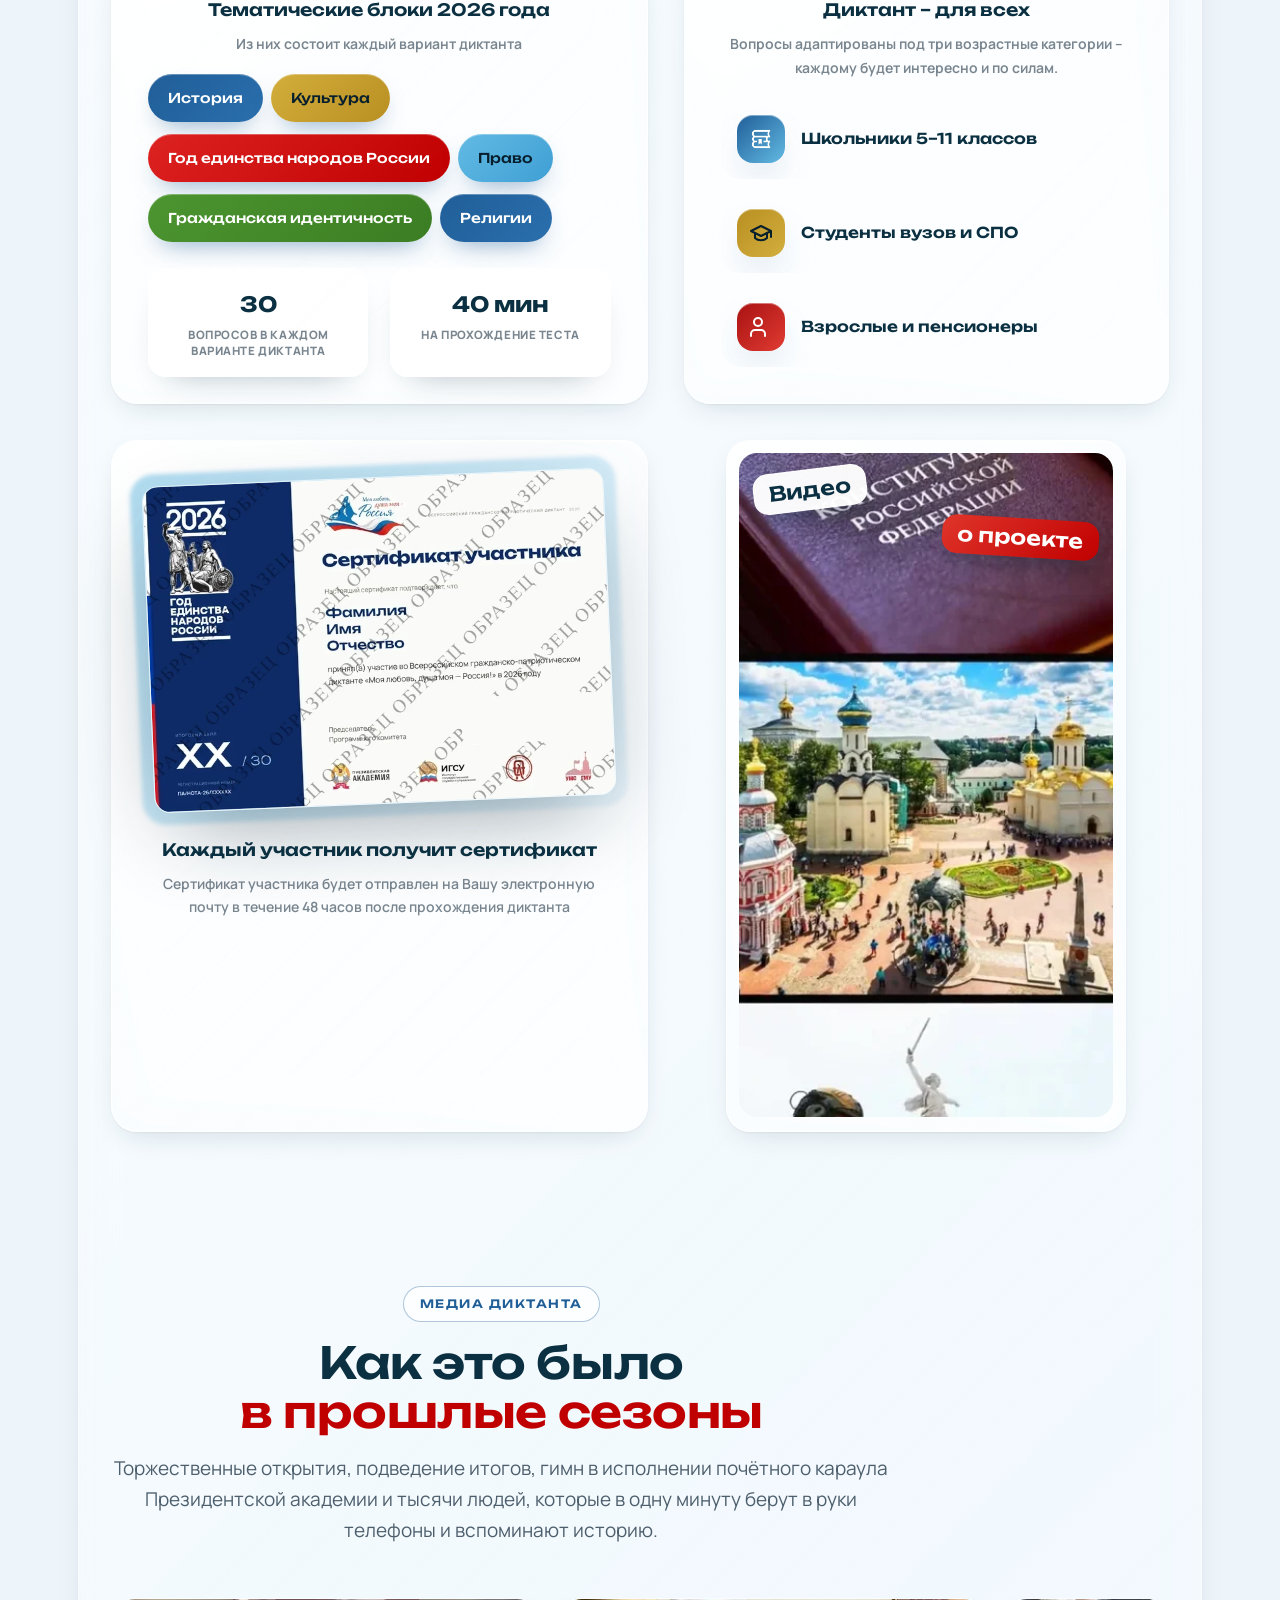
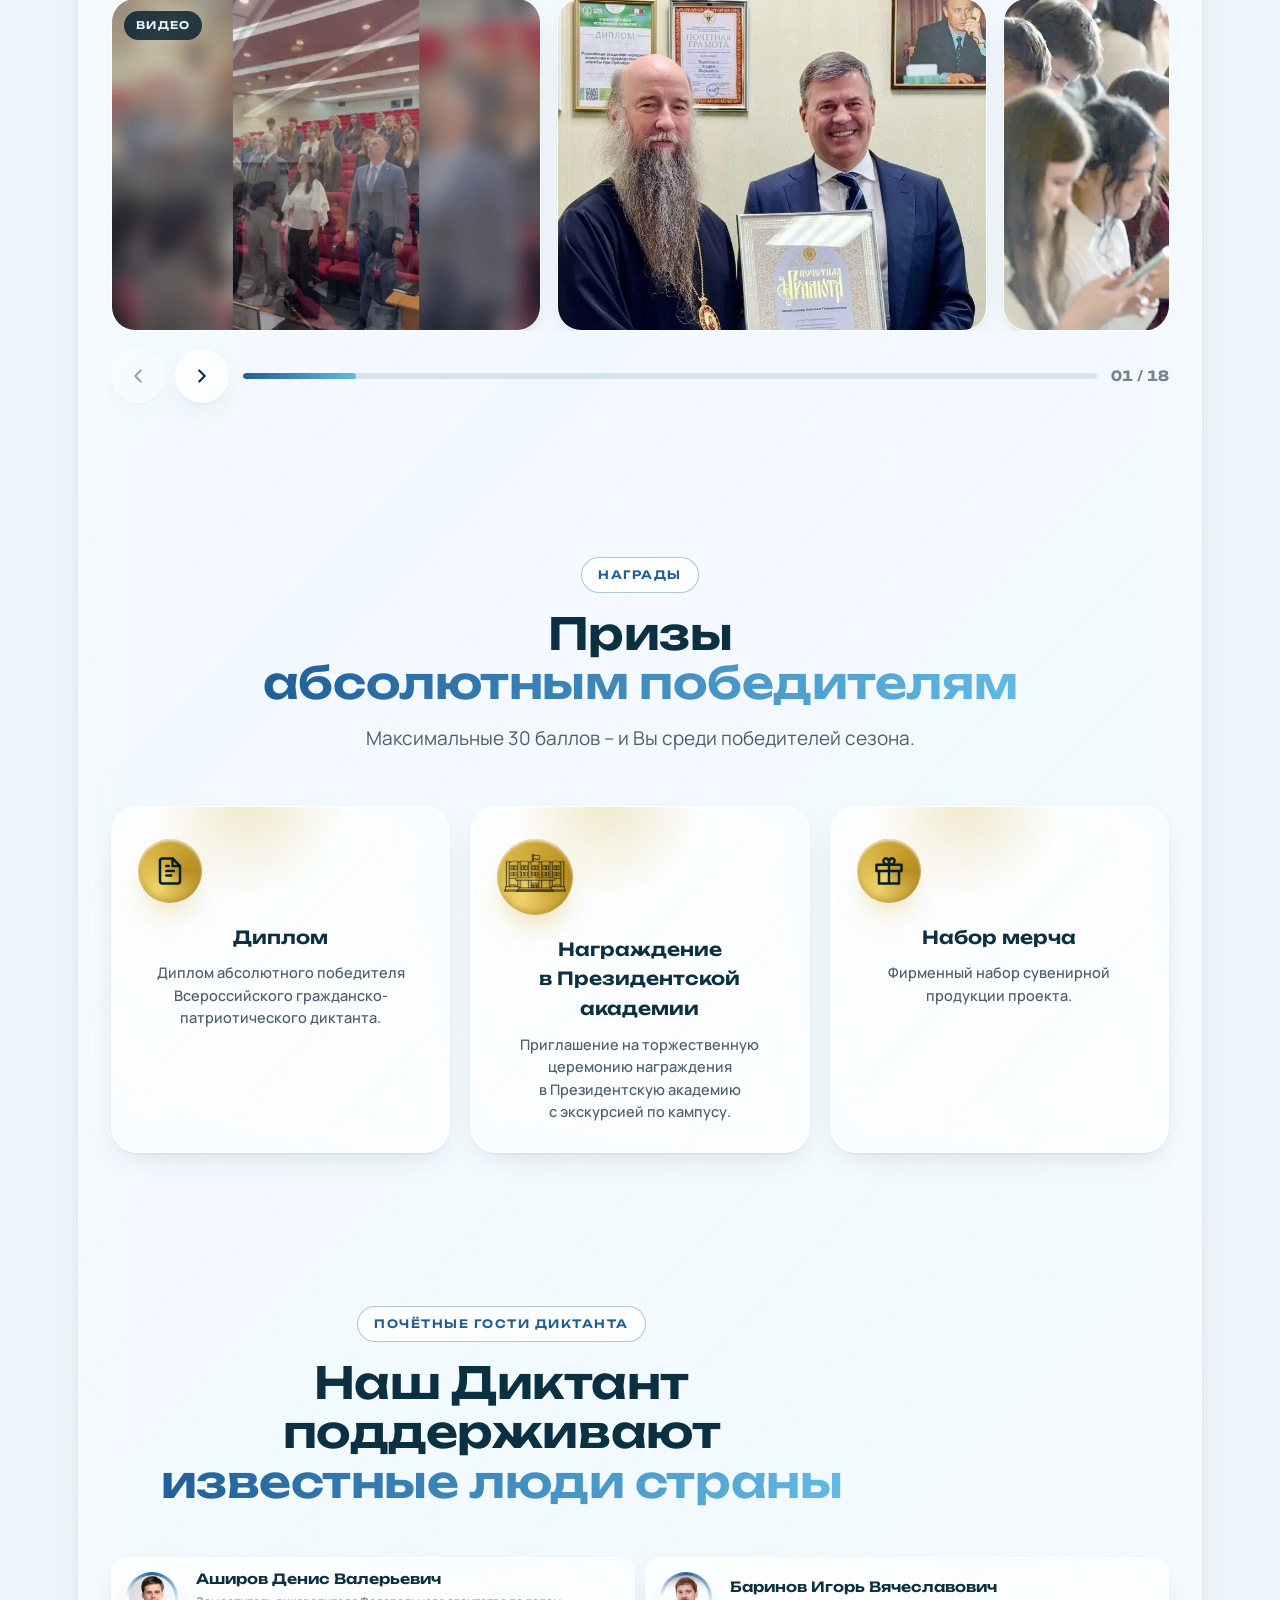
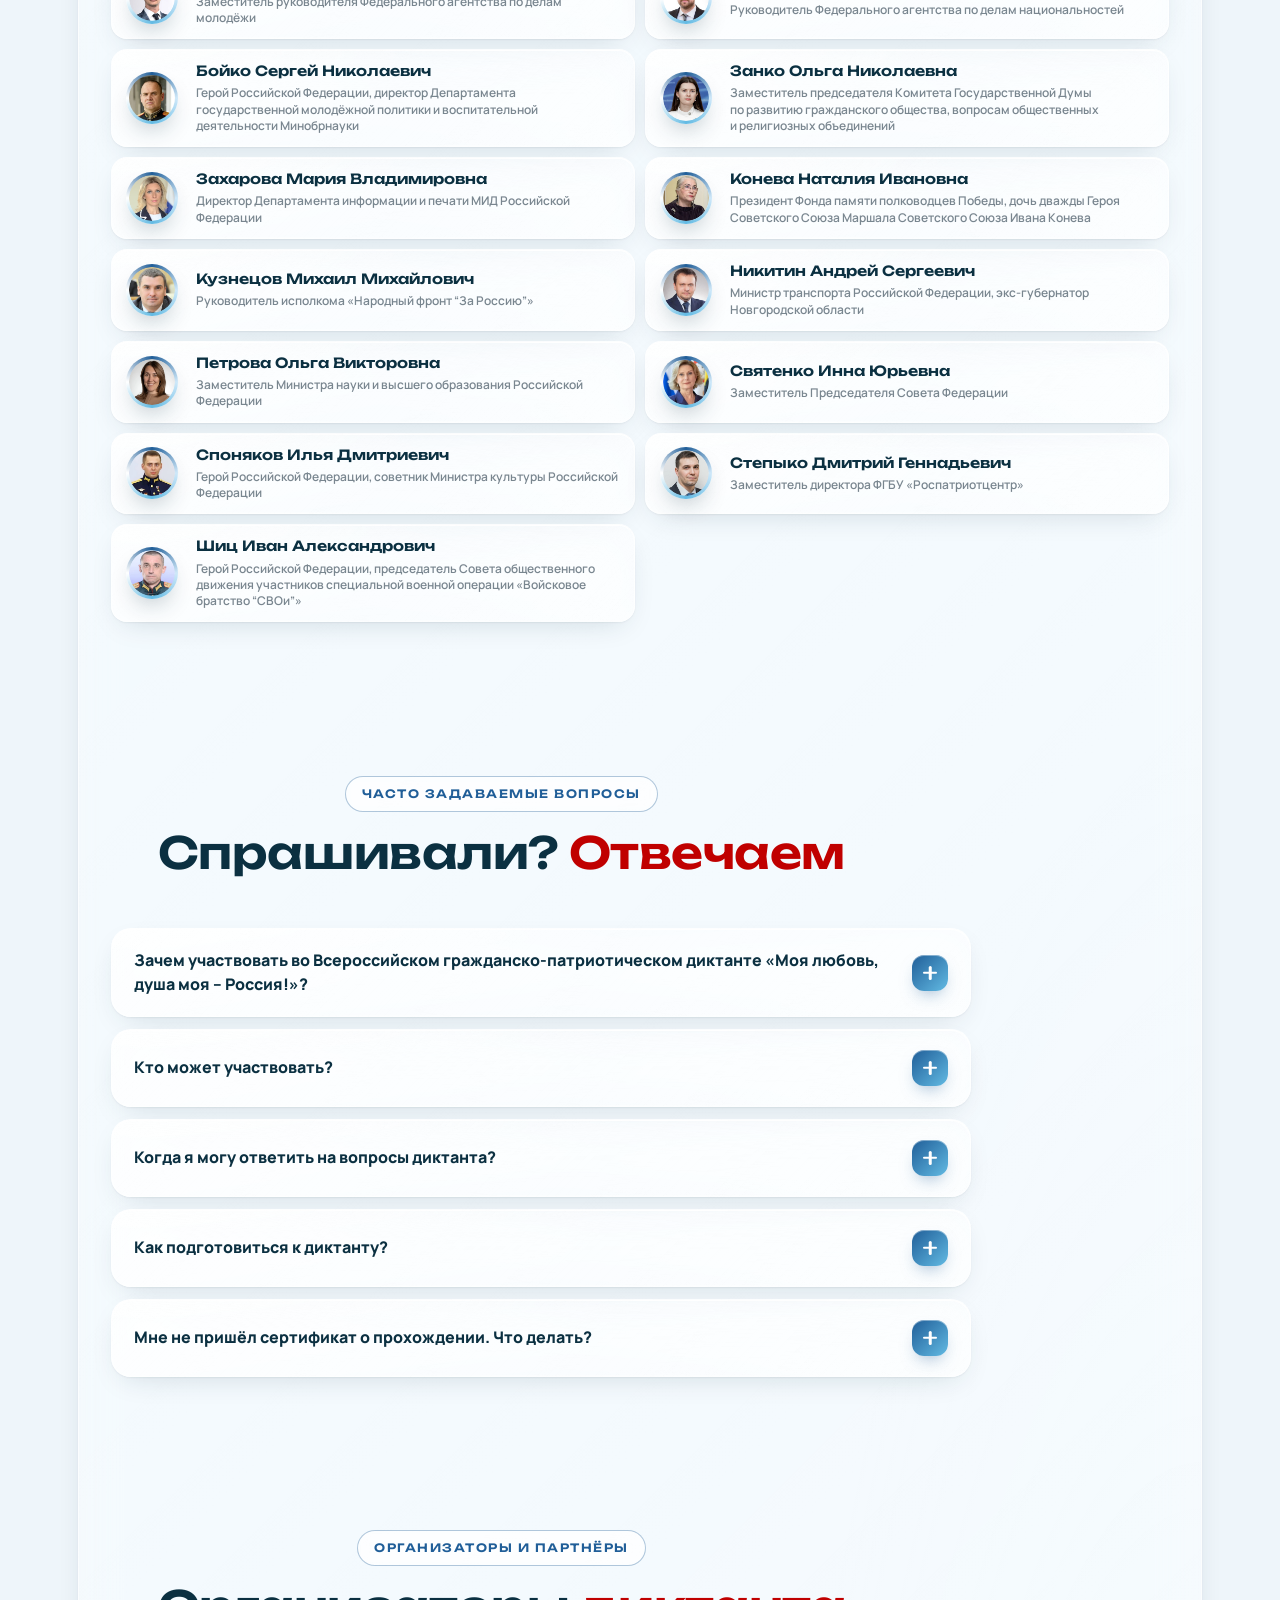
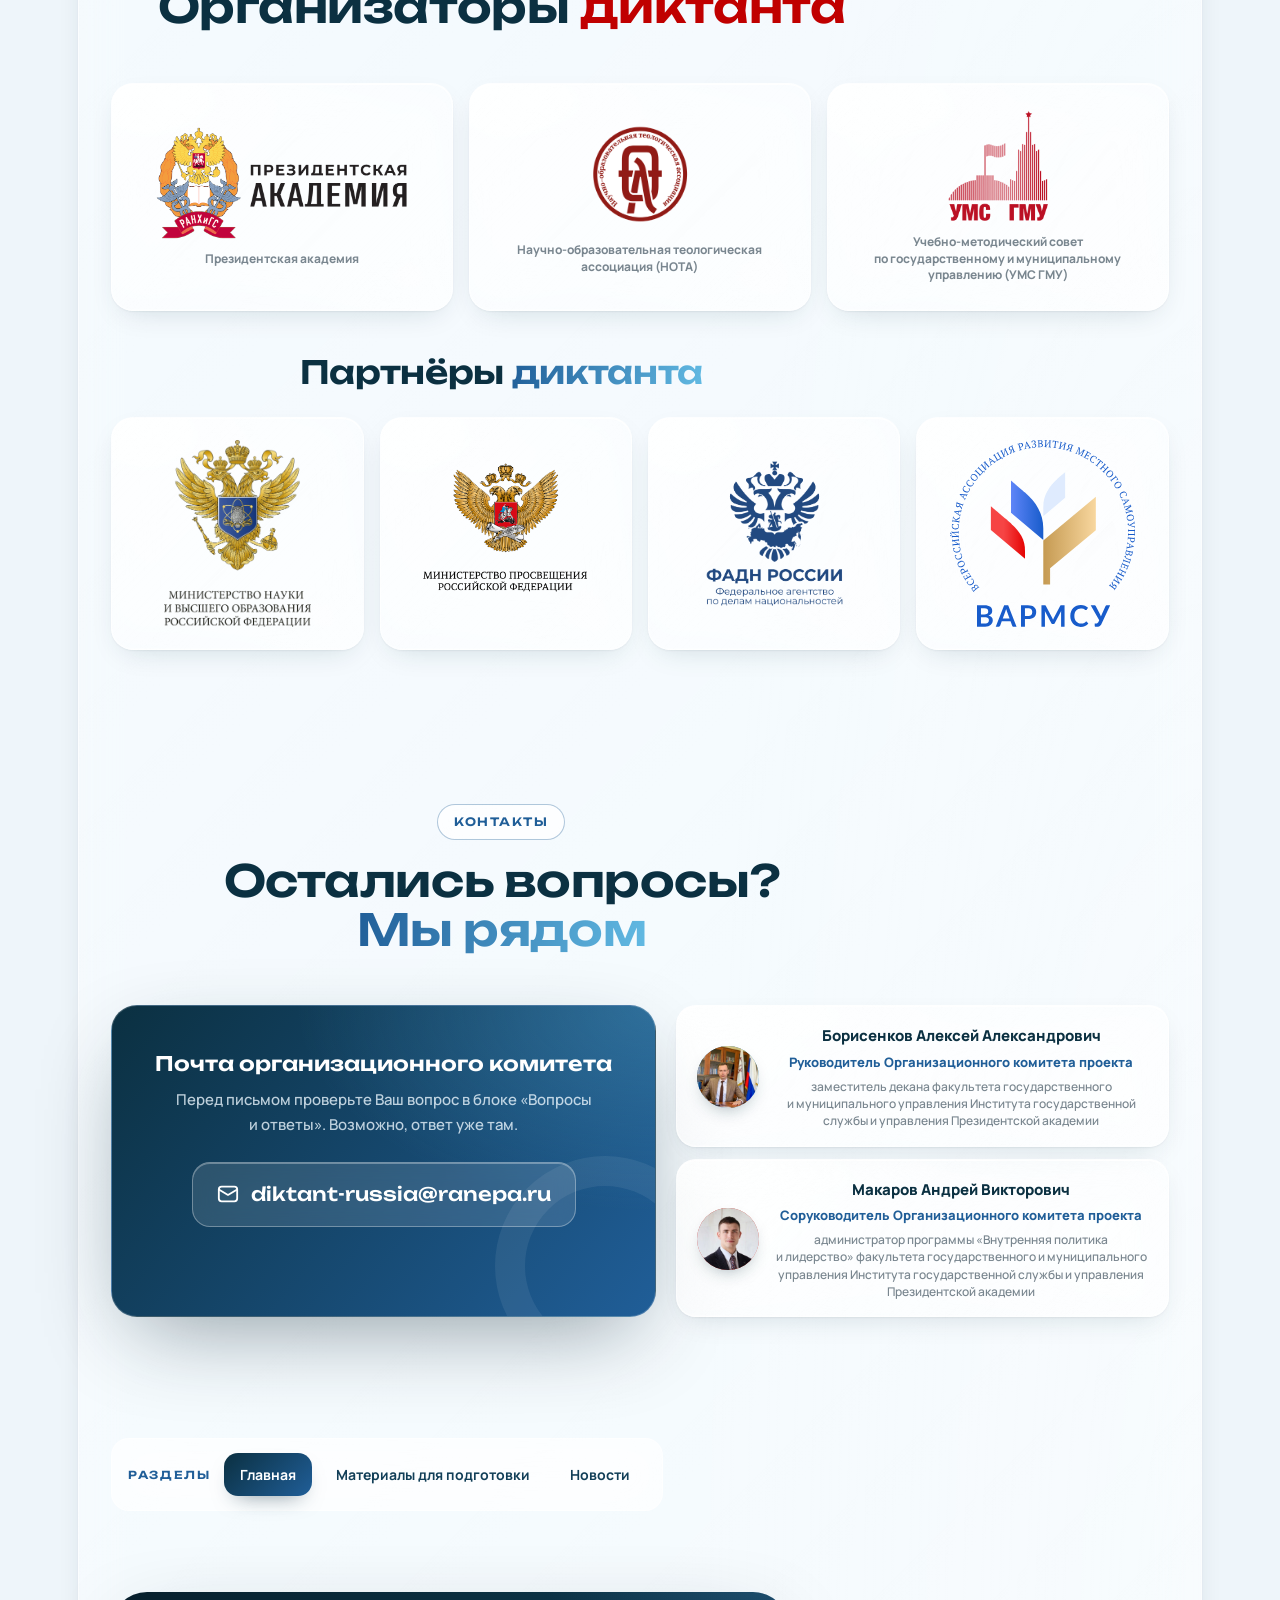
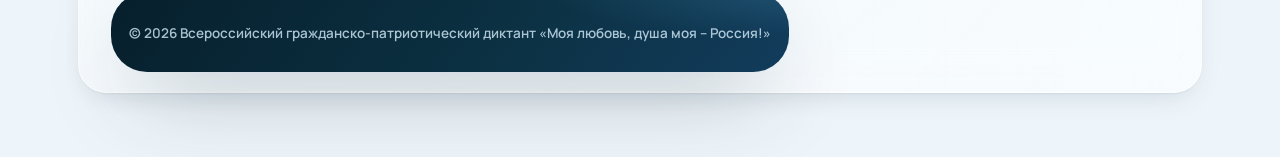
==== commit 0e56431d: "Update index.html" ====
--- a/index.html
+++ b/index.html
@@ -110,23 +110,16 @@
           <div class="cd-cell"><b data-cd="m">00</b><span data-cdl="m">минут</span></div>
           <div class="cd-cell"><b data-cd="s">00</b><span data-cdl="s">секунд</span></div>
         </div>
-        <p class="countdown__note">Диктант проходит с 5 ноября 2026 года 10:00 до 23:59 8 ноября по московскому времени</p>
-        <!-- Убрано по запросу заказчика 08.08.2026 (ит. 3): дублирующая подпись
-             о трансляции – эта информация есть в тёмной кнопке РУТУБ ниже -->
+        <p class="countdown__note">Диктант проходит с 10:00 5 ноября до 23:59 8 ноября 2026 года по московскому времени</p>
         <p class="countdown__ended" hidden>Диктант закончился 08 ноября. Ждём Вас в следующем году!</p>
         <div class="broadcast" id="broadcast">
           <a class="broadcast__link" href="https://rutube.ru/" target="_blank" rel="noopener" data-broadcast-link>
             <img class="broadcast__logo" src="assets/img/logo-rutube.webp" alt="RUTUBE" width="44" height="44">
             <span><b>Трансляция открытия на RUTUBE</b><small>ссылку на прямой эфир опубликуем здесь за несколько часов до старта</small></span>
           </a>
-          <!-- TODO ДЛЯ СПЕЦИАЛИСТОВ АКАДЕМИИ — ПЛЕЕР ТРАНСЛЯЦИИ RUTUBE:
+          <!-- ДЛЯ СПЕЦИАЛИСТОВ АКАДЕМИИ — ПЛЕЕР ТРАНСЛЯЦИИ RUTUBE:
                за несколько часов до старта вставьте сюда iframe плеера с id
                трансляции (см. CONFIG.broadcastUrl в assets/js/config.js).
-               Готовый фрагмент примерно такой:
-               <iframe width="100%" height="100%" src="https://rutube.ru/play/embed/VIDEO_ID_ТРАНСЛЯЦИИ"
-                       style="aspect-ratio:16/9;border:none" allow="clipboard-write; autoplay"
-                       allowFullScreen title="Прямая трансляция открытия Диктанта"></iframe>
-               Пока id нет – видна кнопка-заглушка выше. -->
         </div>
       </div>
 
@@ -140,8 +133,8 @@
         <a class="chip" href="#media">Медиагалерея</a>
         <a class="chip" href="#prizes">Награды</a>
         <a class="chip" href="#guests">Почётные гости</a>
-        <a class="chip" href="#faq">Вопросы</a>
-        <a class="chip" href="#organizers">Организаторы</a>
+        <a class="chip" href="#faq">Часто задаваемые вопросы</a>
+        <a class="chip" href="#organizers">Организаторы и партнёры</a>
         <a class="chip" href="#contacts">Контакты</a>
       </nav>
 
@@ -227,7 +220,7 @@
         </div>
       </section>
 
-      <!-- ═══════ НОВОСТИ (полоса) ═══════ -->
+      <!-- ═══════ НОВОСТИ ═══════ -->
       <section class="sec" id="news">
         <header class="sec-head">
           <span class="sec-overline">Новости</span>
@@ -301,10 +294,6 @@
         </div>
       </section>
 
-      <!-- Раздел «Для кого» удалён по запросу заказчика 08.08.2026 (ит. 3):
-           его плашки аудиторий переехали в отдельную карточку «Диктант – для всех»
-           внутри раздела «О чём диктант» ниже -->
-
       <!-- ═══════ О ЧЁМ ДИКТАНТ ═══════ -->
       <section class="sec" id="format">
         <header class="sec-head">
@@ -323,16 +312,13 @@
               <span class="topic topic--green">Гражданская идентичность</span>
               <span class="topic">Религии</span>
             </div>
-            <!-- Возрастные группы отсюда убраны совсем по запросу заказчика
-                 08.08.2026 (ит. 3): они – в соседней карточке «Диктант – для всех» -->
+
             <div class="topics__grid">
               <div class="mini-fact"><b>30</b><span>вопросов в каждом варианте диктанта</span></div>
               <div class="mini-fact"><b>40 мин</b><span>на прохождение теста</span></div>
             </div>
           </div>
-          <!-- Карточка «Диктант – для всех» (заказчик, 08.08.2026, ит. 3):
-               плашки аудиторий из удалённого раздела «Для кого», компактная
-               версия – только названия возрастных групп, без описаний -->
+
           <div class="forall glass">
             <h3 class="forall__h">Диктант – для всех</h3>
             <p class="forall__lead">Вопросы адаптированы под три возрастные категории – каждому будет интересно и по силам.</p>
@@ -366,8 +352,7 @@
             <button class="format-video__play" type="button" aria-label="Открыть видео о проекте в полном размере">
               <video src="assets/video/about-project.mp4" poster="assets/video/about-project-poster.webp"
                      autoplay muted loop playsinline preload="metadata" aria-hidden="true" tabindex="-1"></video>
-              <!-- Наслоение-текст в общей стилистике сайта (заказчик, 08.08.2026,
-                   ит. 3): вместо подписи со ссылкой на Яндекс.Диск под роликом -->
+
               <span class="format-video__stickers" aria-hidden="true">
                 <span class="format-video__st format-video__st--l">Видео</span>
                 <span class="format-video__st format-video__st--r">о проекте</span>
@@ -471,7 +456,7 @@
       <!-- ═══════ FAQ ═══════ -->
       <section class="sec" id="faq">
         <header class="sec-head">
-          <span class="sec-overline">Вопросы и ответы</span>
+          <span class="sec-overline">Часто задаваемые вопросы</span>
           <h2 class="sec-title">Спрашивали? <em>Отвечаем</em></h2>
         </header>
         <div class="faq">
@@ -506,8 +491,8 @@
         </header>
         <div class="logos-grid" style="margin-bottom:44px">
           <a class="logo-tile glass" href="https://ranepa.ru" target="_blank" rel="noopener">
-            <img src="assets/img/logo-ranepa.png" alt="Российская академия народного хозяйства и государственной службы при Президенте Российской Федерации">
-            <span>Президентская академия (РАНХиГС)</span>
+            <img src="assets/img/logo-ranepa.png" alt="Президентская академия">
+            <span>Президентская академия</span>
           </a>
           <a class="logo-tile glass" href="https://nota-theology.ru" target="_blank" rel="noopener" style="--d:.1s">
             <img src="assets/img/logo-nota.png" alt="Научно-образовательная теологическая ассоциация">
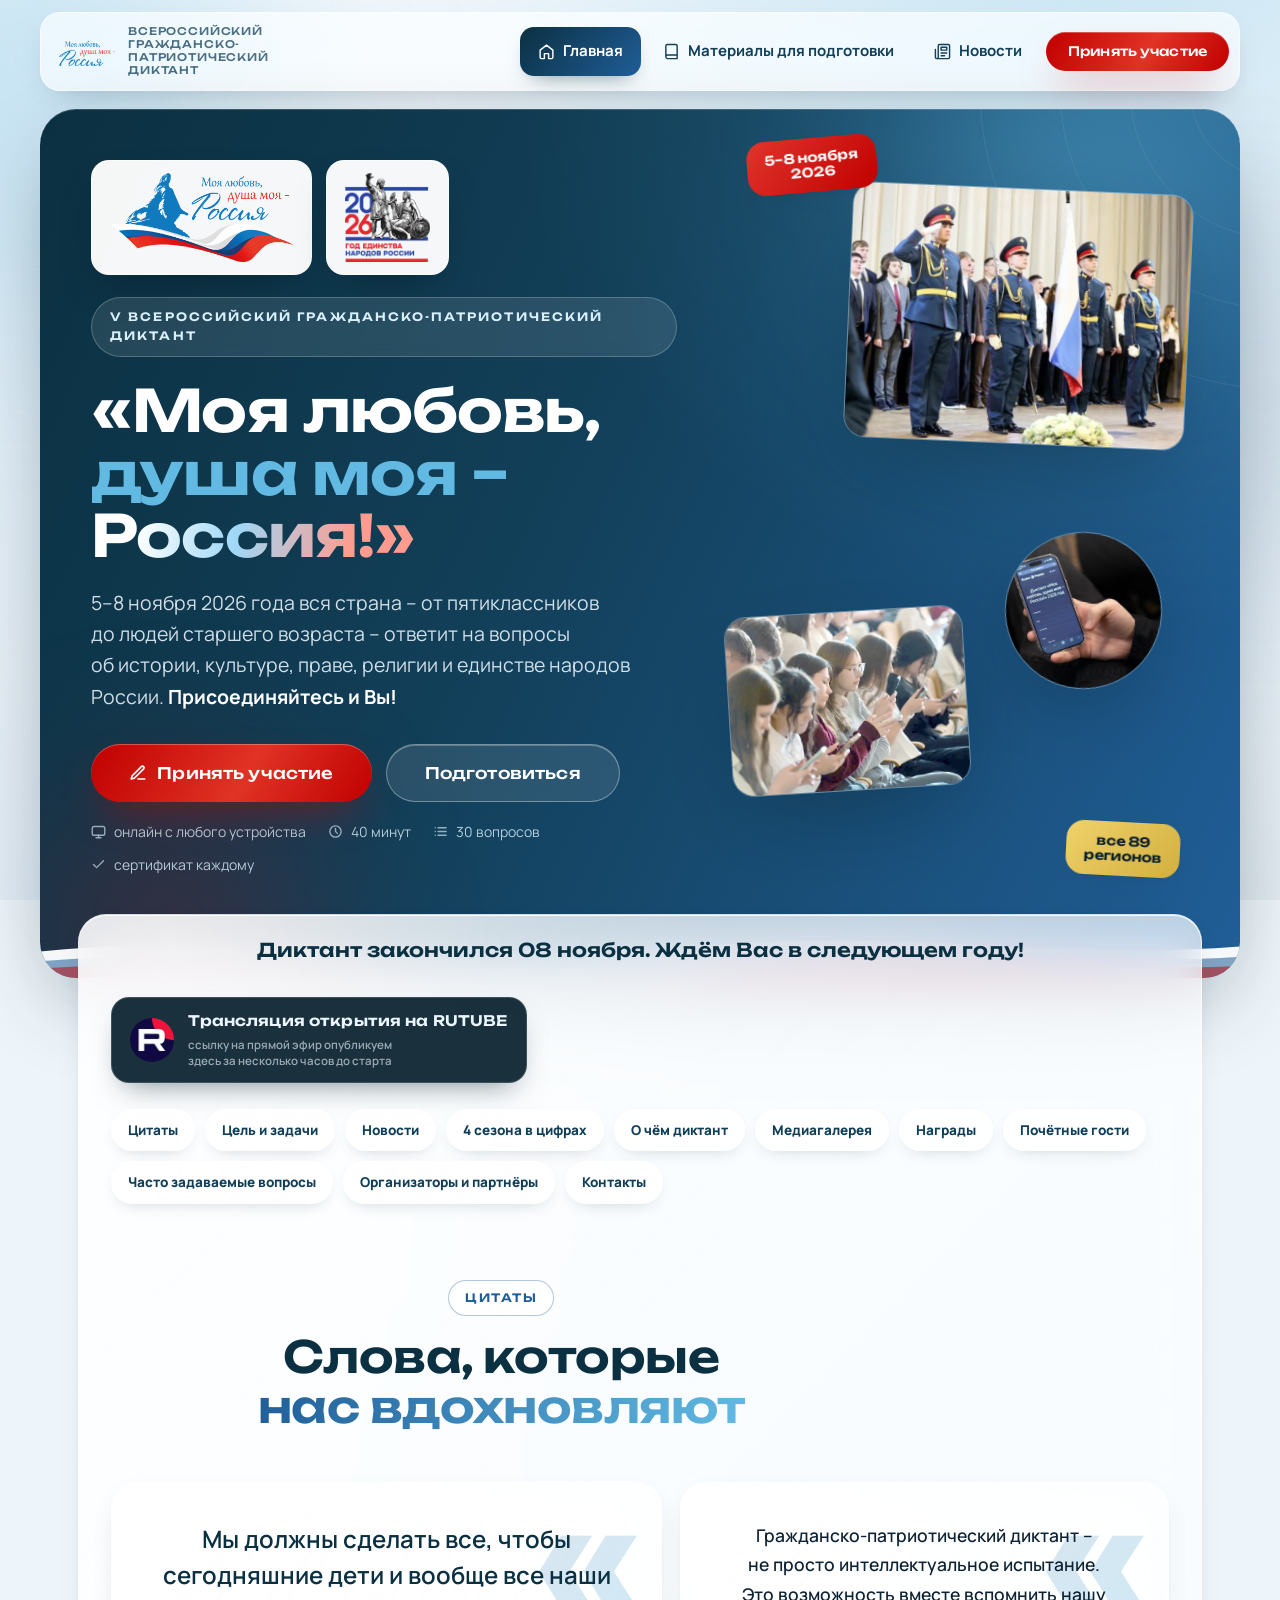
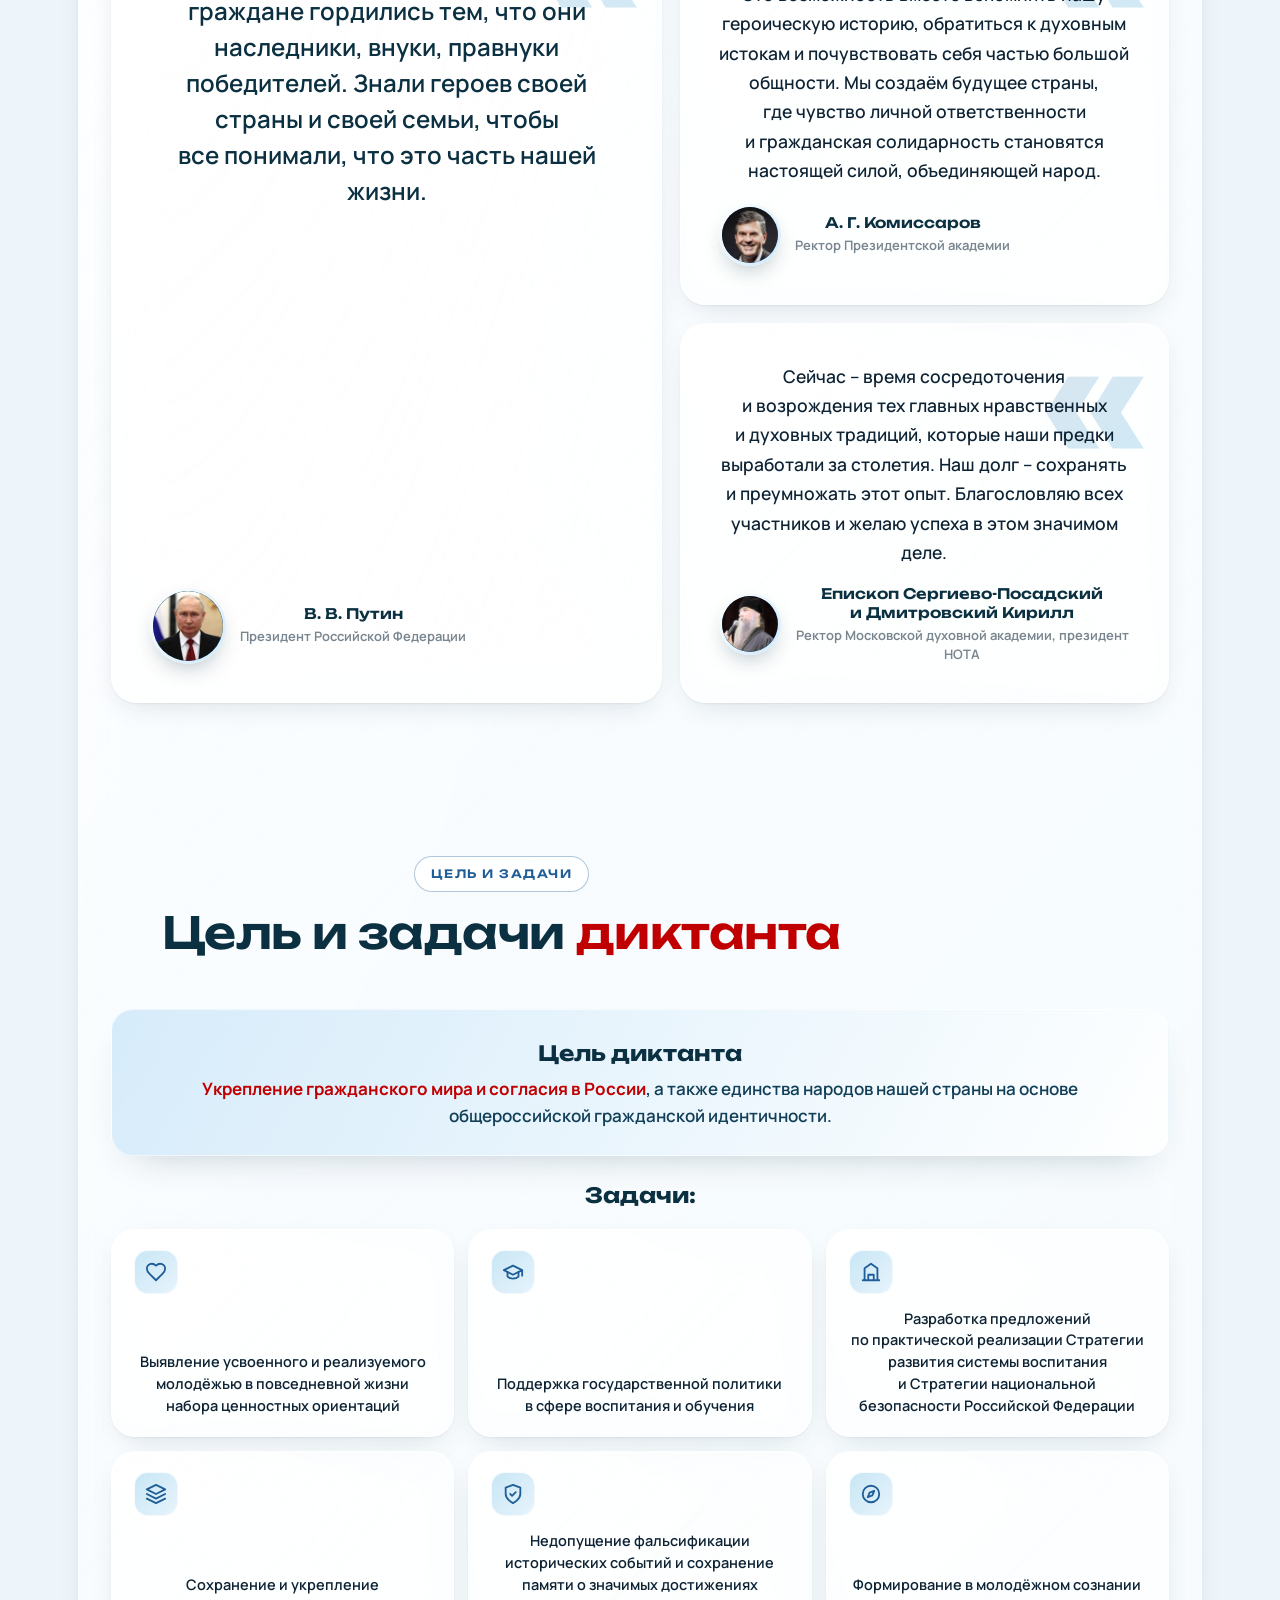
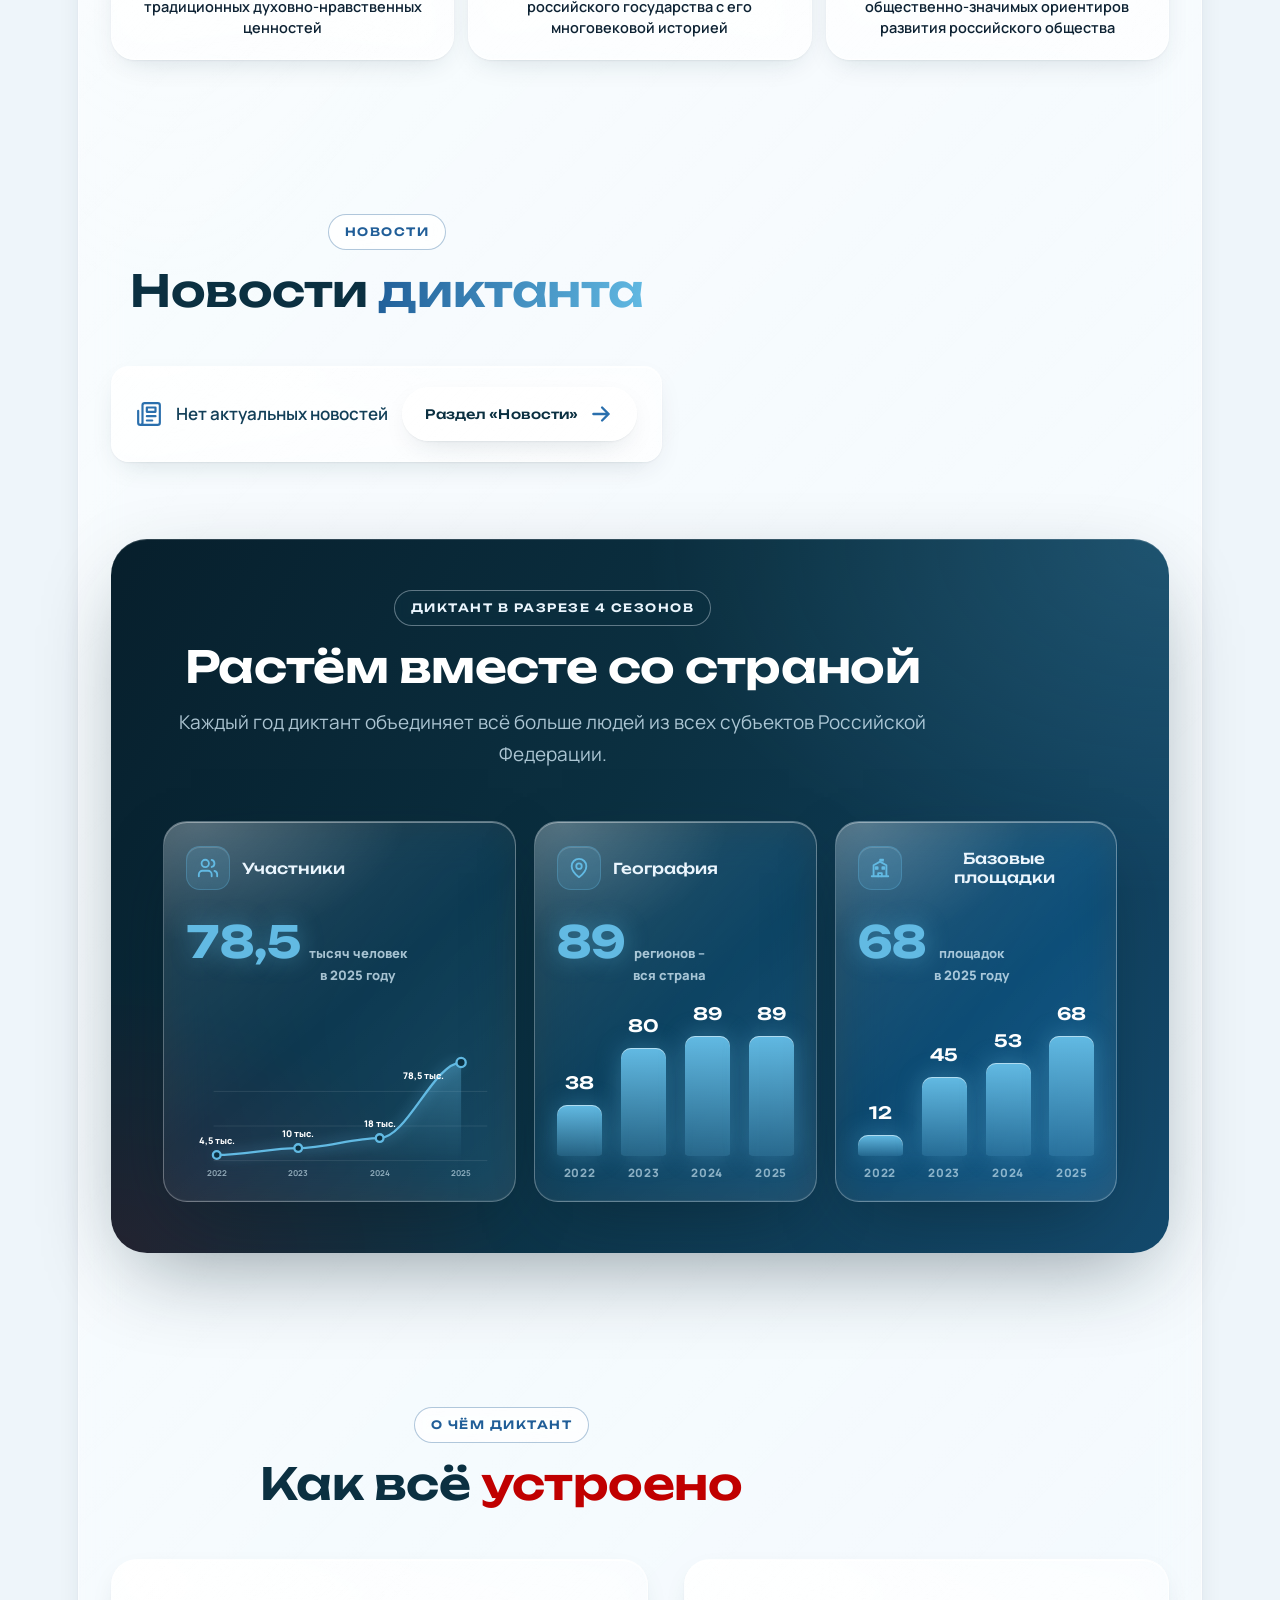
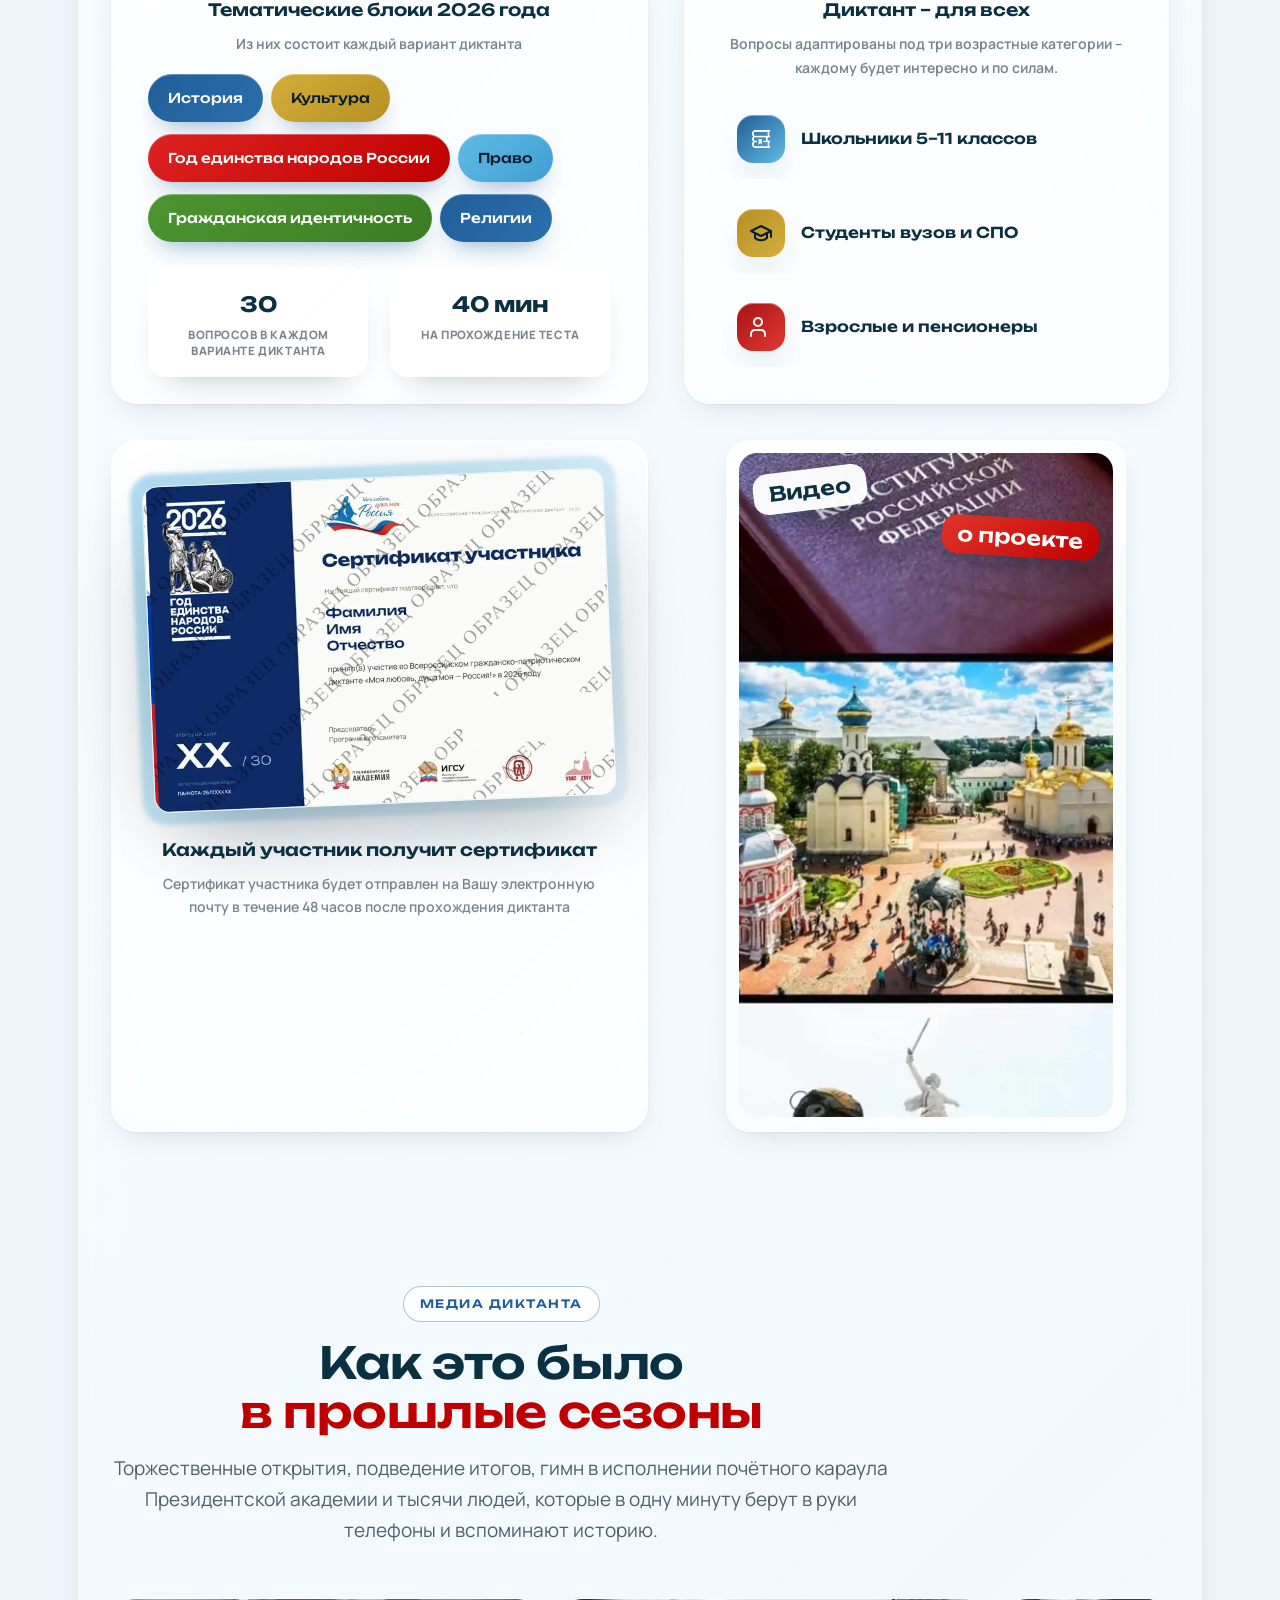
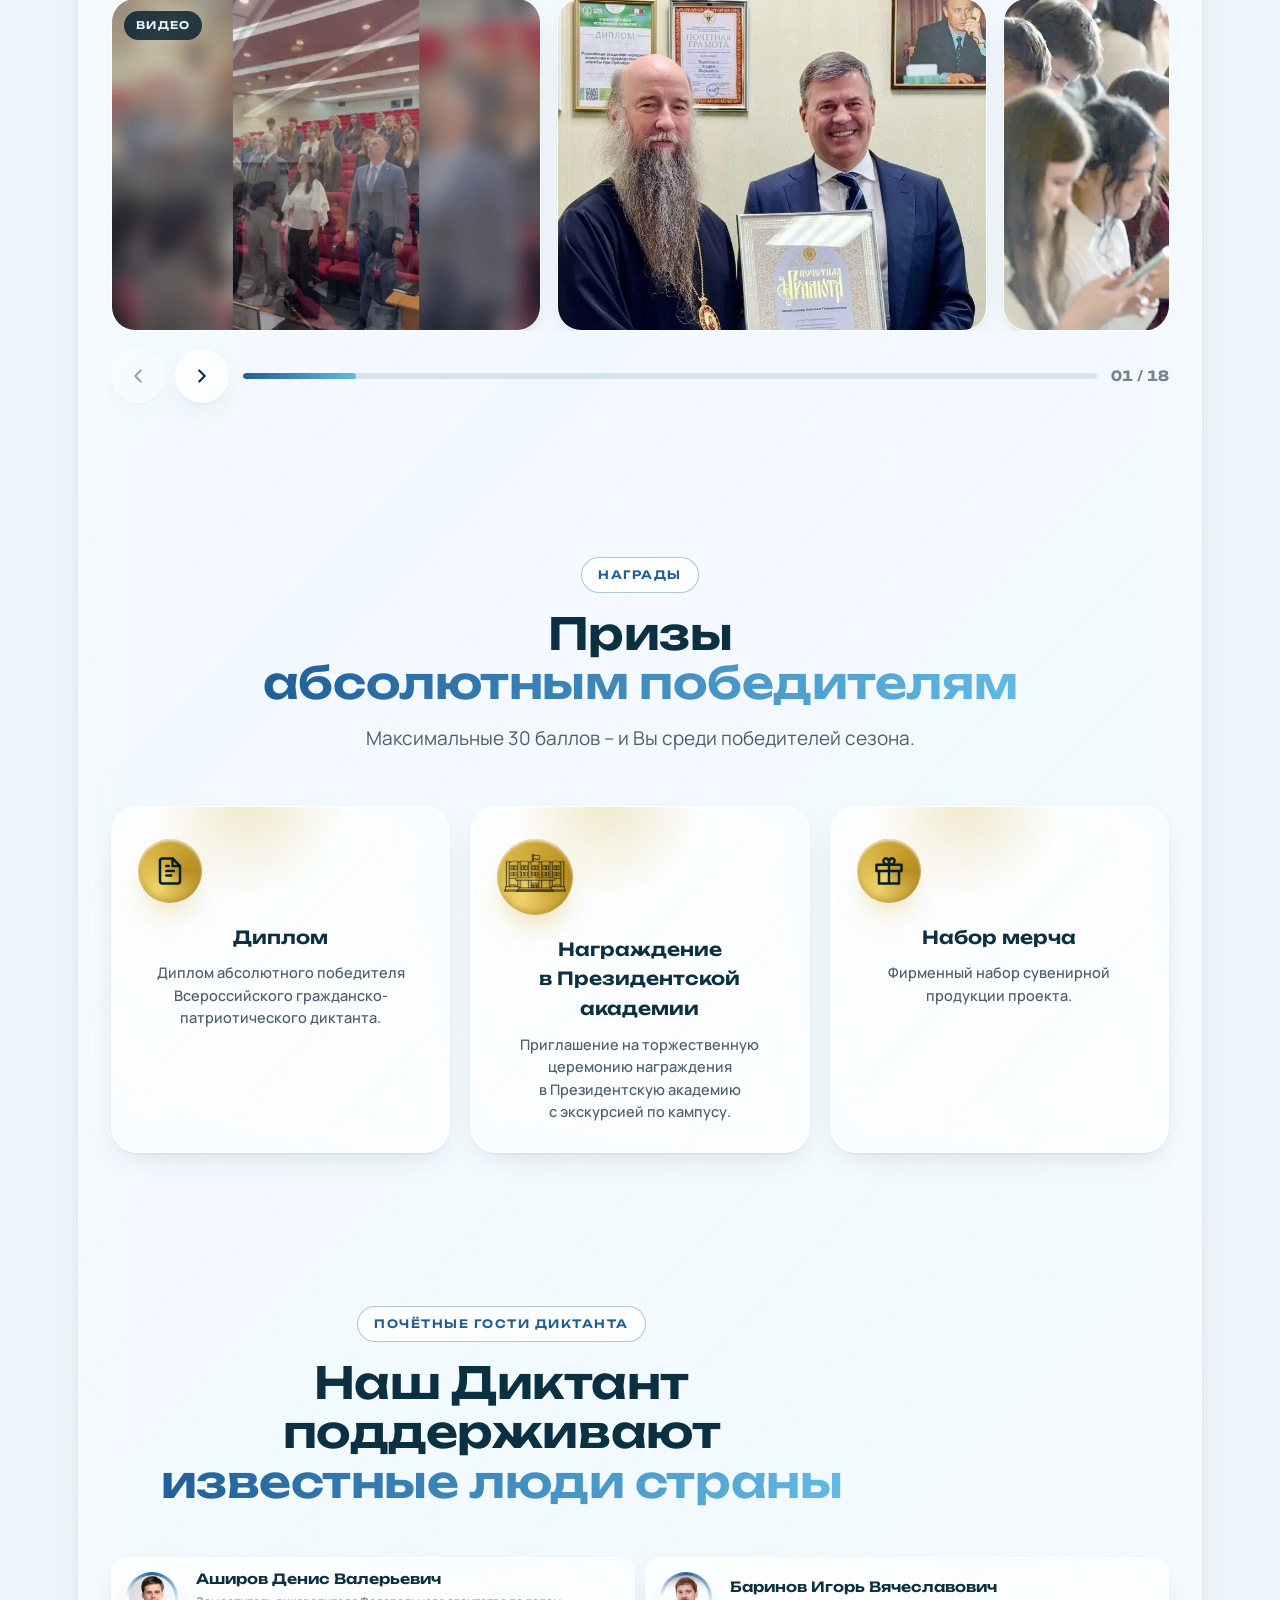
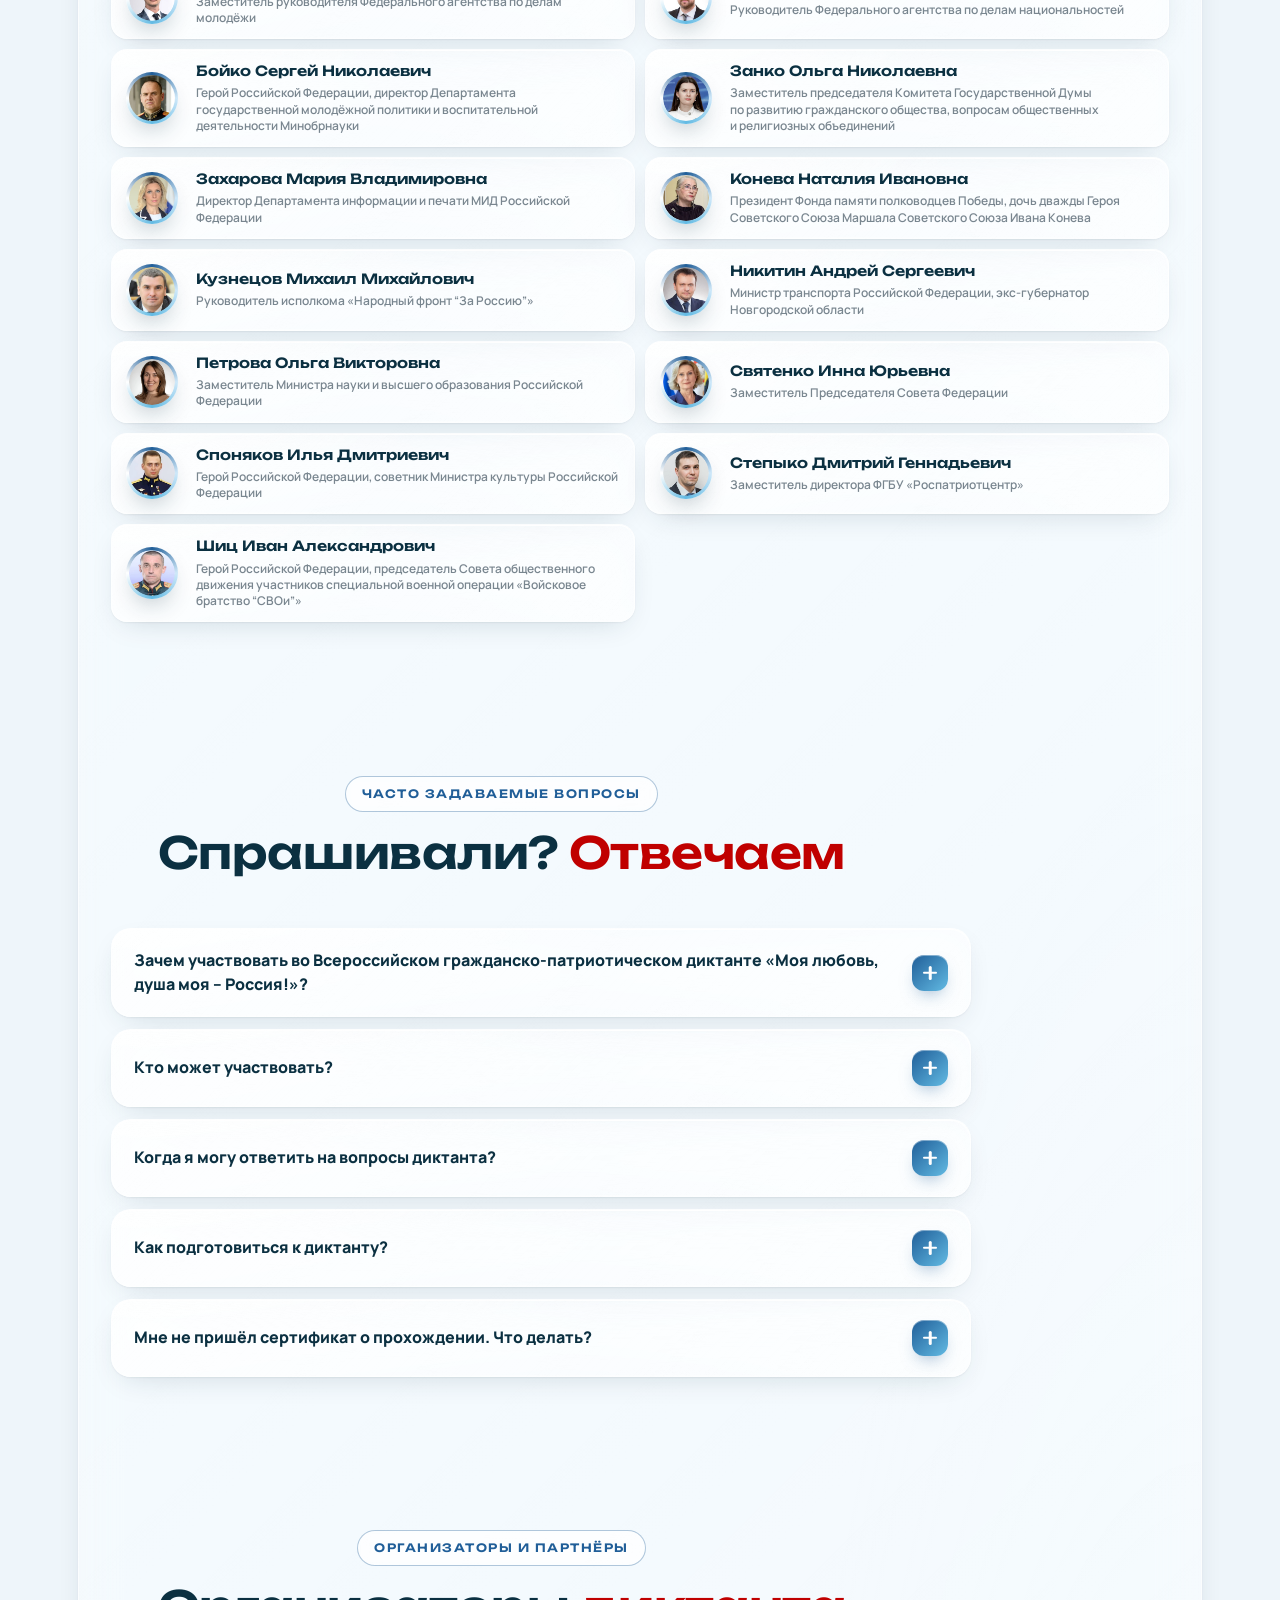
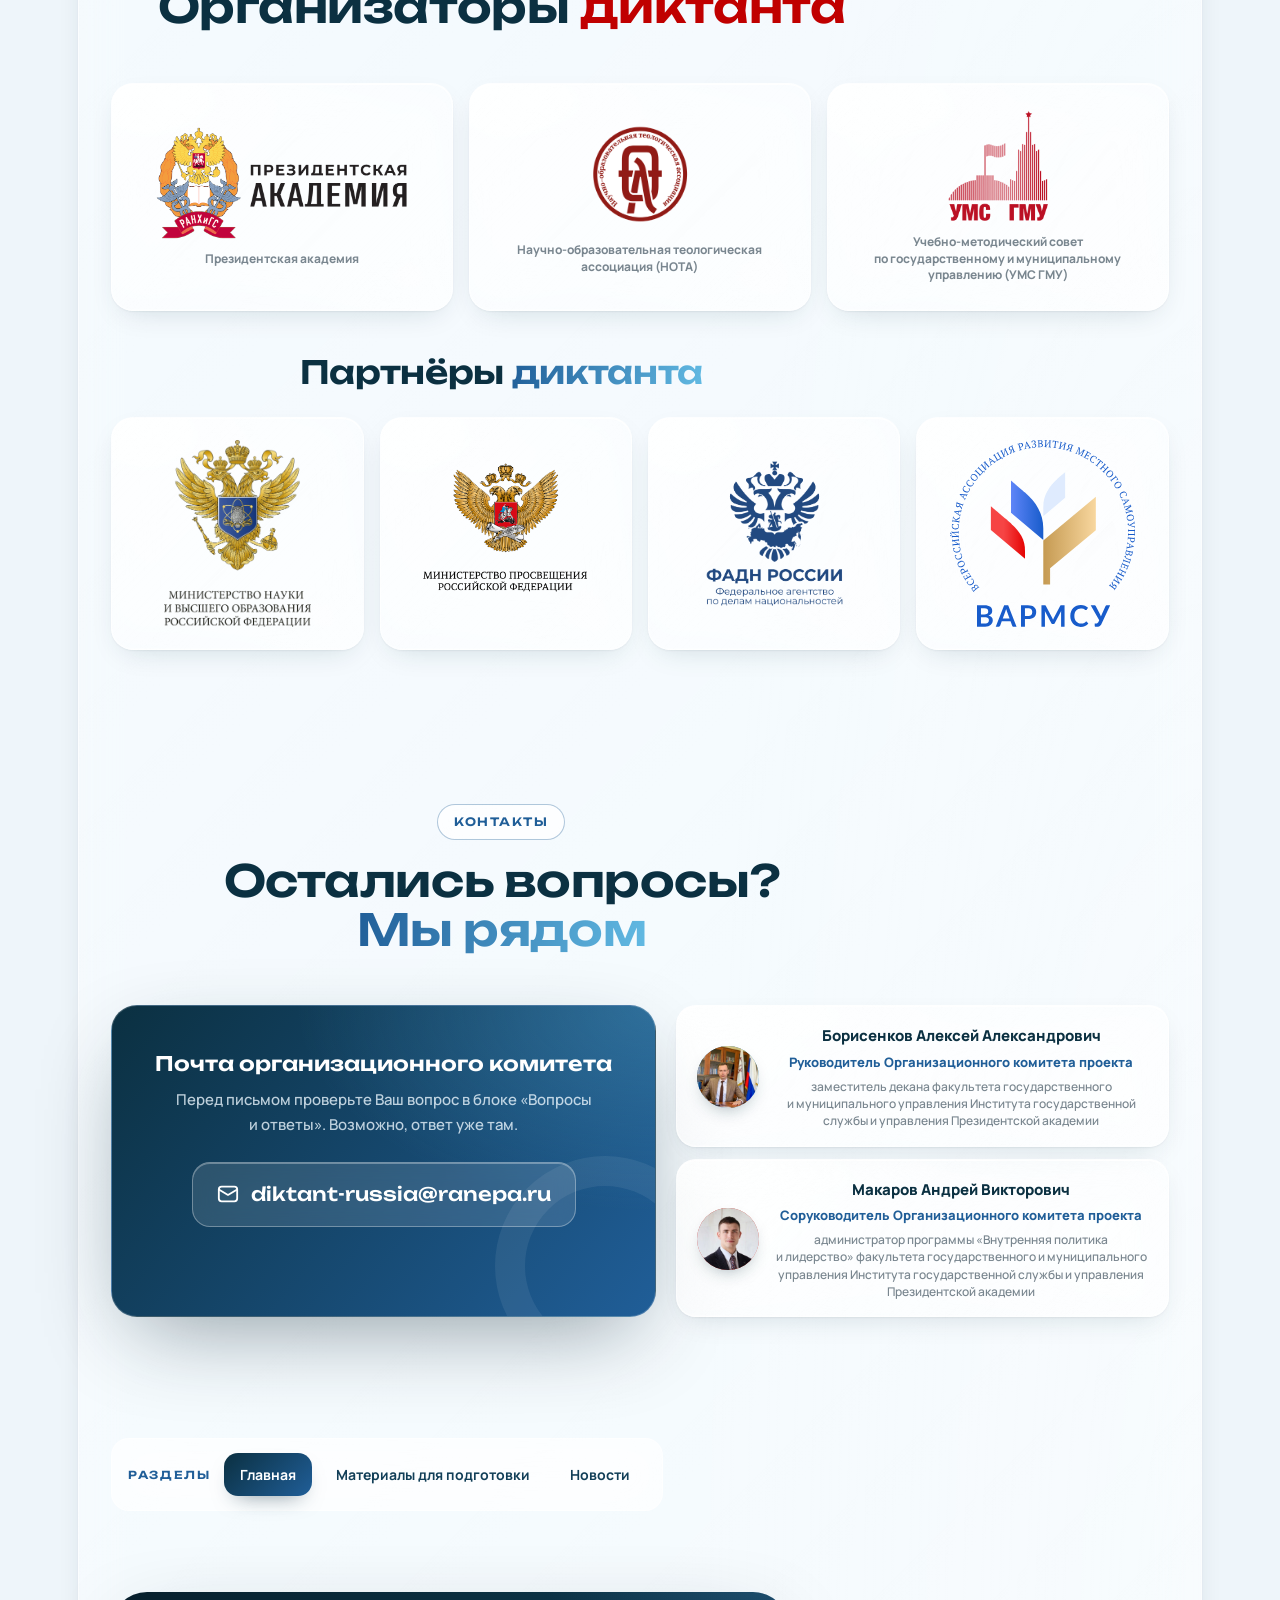
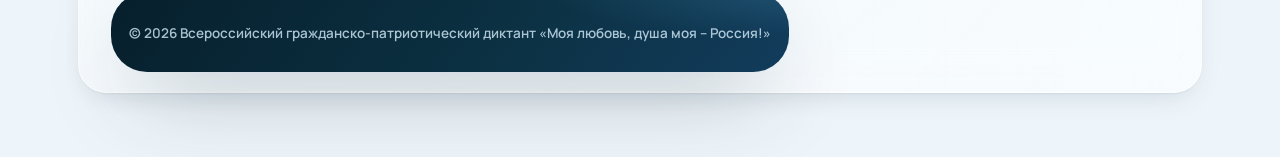
==== commit 16a72bef: "Добавлена общая индикация загрузки изображений" ====
--- a/index.html
+++ b/index.html
@@ -15,6 +15,7 @@
 <link rel="preload" href="assets/fonts/unbounded-cyrillic.woff2" as="font" type="font/woff2" crossorigin>
 <link rel="preload" href="assets/fonts/manrope-cyrillic.woff2" as="font" type="font/woff2" crossorigin>
 <link rel="stylesheet" href="assets/css/style.css">
+<script src="assets/js/image-loader.js"></script>
 </head>
 <body>
 <a class="skip-link" href="#main">К содержанию</a>
--- a/assets/css/style.css
+++ b/assets/css/style.css
@@ -1787,3 +1787,30 @@
   .logos-grid--4 .logo-tile { min-height: 112px; padding: 14px 10px !important; }
   .logos-grid--4 .logo-tile img { height: 76px !important; }
 }
+
+/* ============ 26. Единая загрузка изображений ============
+   image-loader.js подключён в <head> всех публичных страниц. Пока новый src
+   загружается, прежний кадр скрыт, а поверх контейнера движется полоска. */
+.image-loader-host--positioned { position: relative; }
+.image-loader-enabled img.is-image-loading,
+.image-loader-enabled img.is-image-error { opacity: 0 !important; }
+.image-load-bar { position: absolute; z-index: 20; top: 50%; left: 12%; right: 12%; height: 6px;
+  overflow: hidden; border-radius: 999px; pointer-events: none;
+  background: rgba(255,255,255,.72); border: 1px solid rgba(32,94,152,.22);
+  box-shadow: 0 8px 22px -8px rgba(7,31,44,.65);
+  opacity: 0; visibility: hidden; transform: translateY(-50%);
+  transition: opacity .18s ease, visibility 0s linear .18s; }
+.image-load-bar.is-active { opacity: 1; visibility: visible; transition-delay: 0s; }
+.image-load-bar::before { content: ""; position: absolute; inset: 0 auto 0 0; width: 42%; border-radius: inherit;
+  background: linear-gradient(90deg, var(--blue-700), var(--sky-500), var(--blue-700));
+  animation: image-load-bar 1.05s ease-in-out infinite; }
+.image-load-bar.is-error::before { width: 100%; animation: none;
+  background: linear-gradient(90deg, var(--red-600), #ef756f); }
+.lightbox figure.image-loader-host { min-width: min(360px, 84vw); min-height: 120px; }
+@keyframes image-load-bar {
+  from { transform: translateX(-110%); }
+  to { transform: translateX(340%); }
+}
+@media (prefers-reduced-motion: reduce) {
+  .image-load-bar::before { width: 100%; animation: none; }
+}
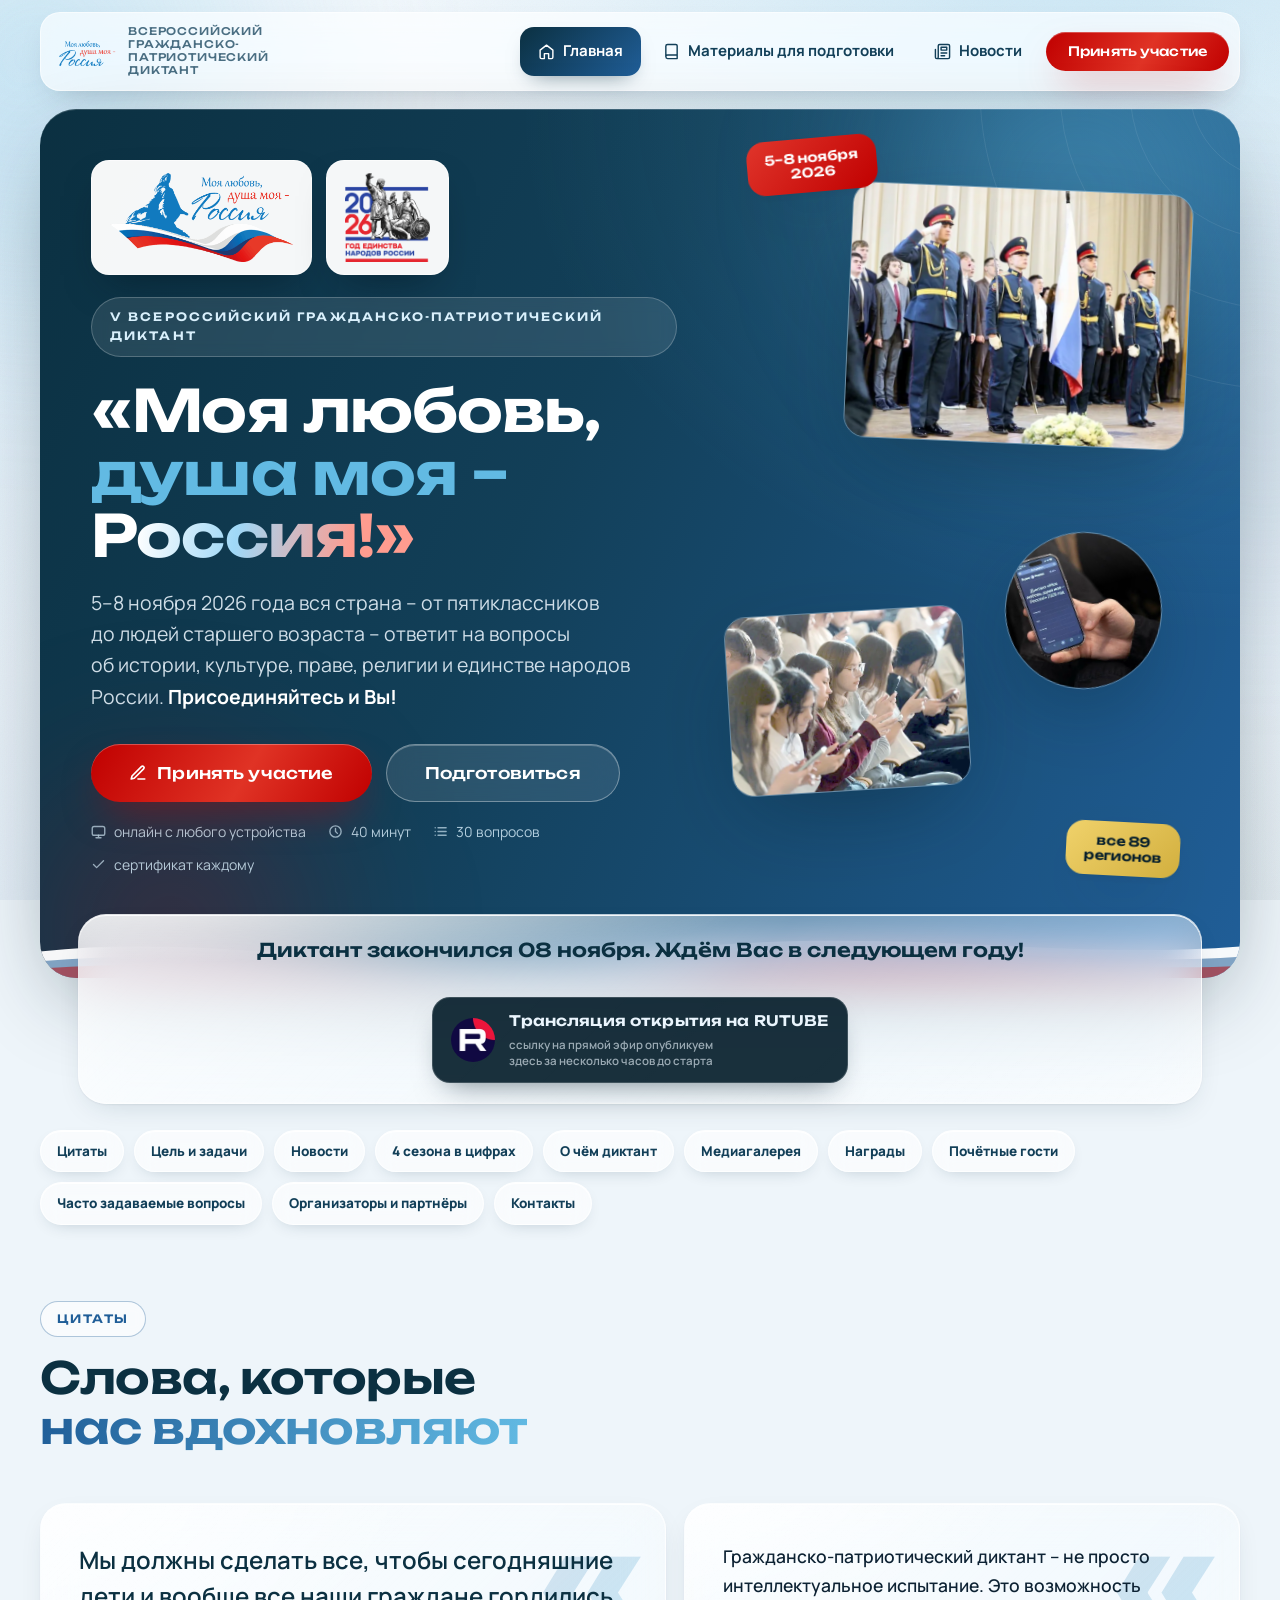
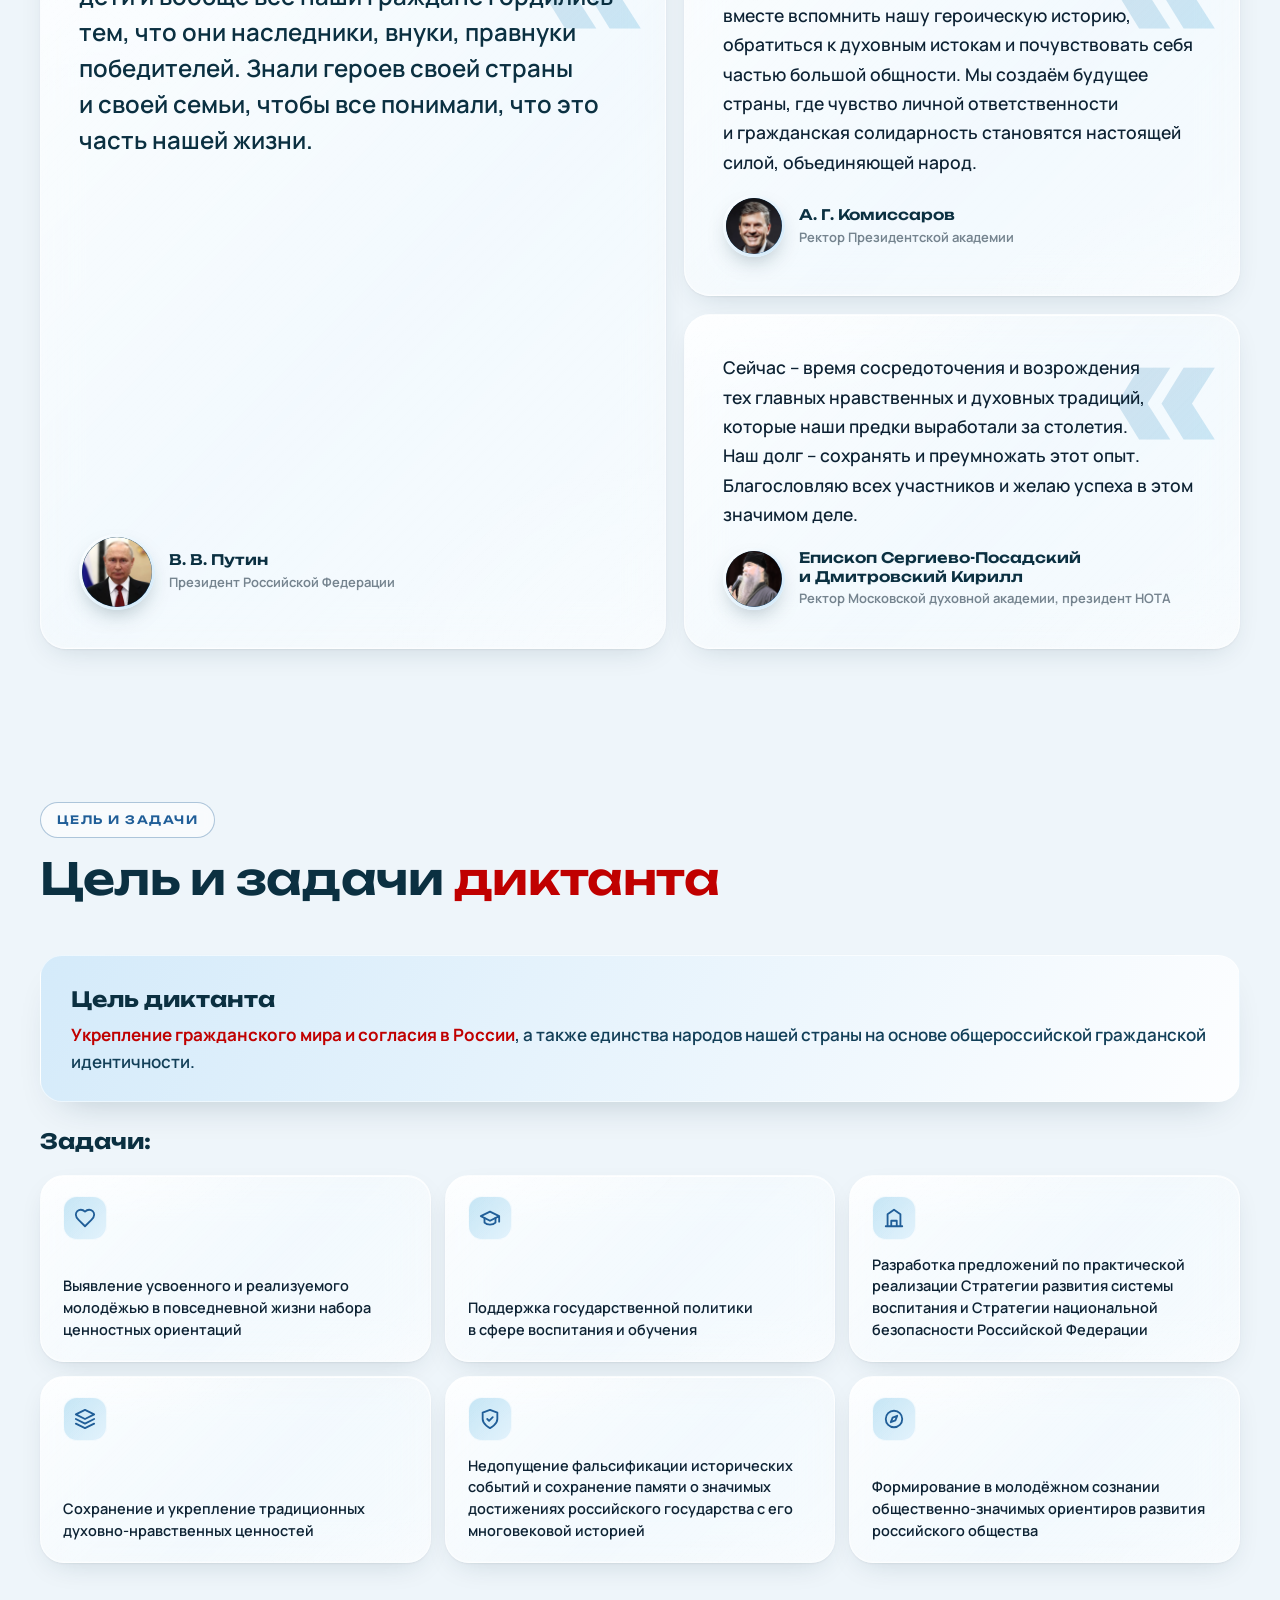
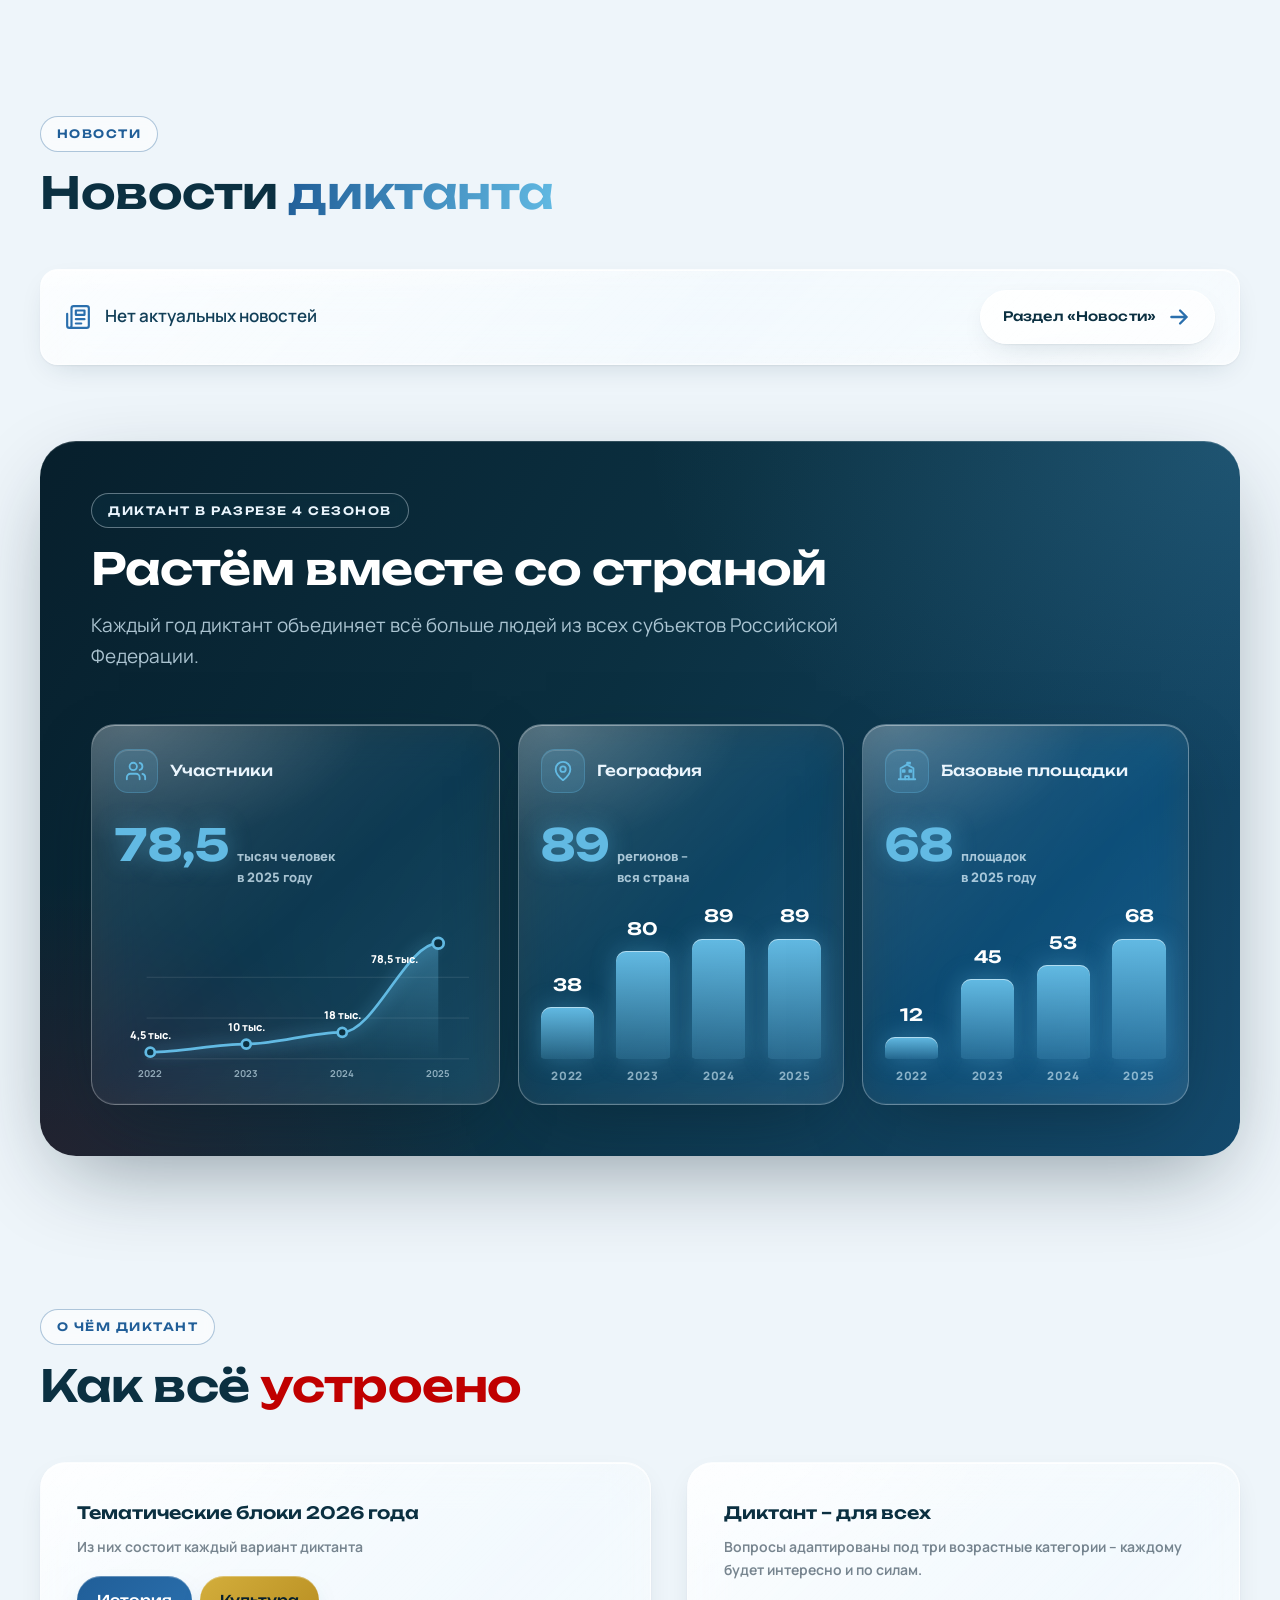
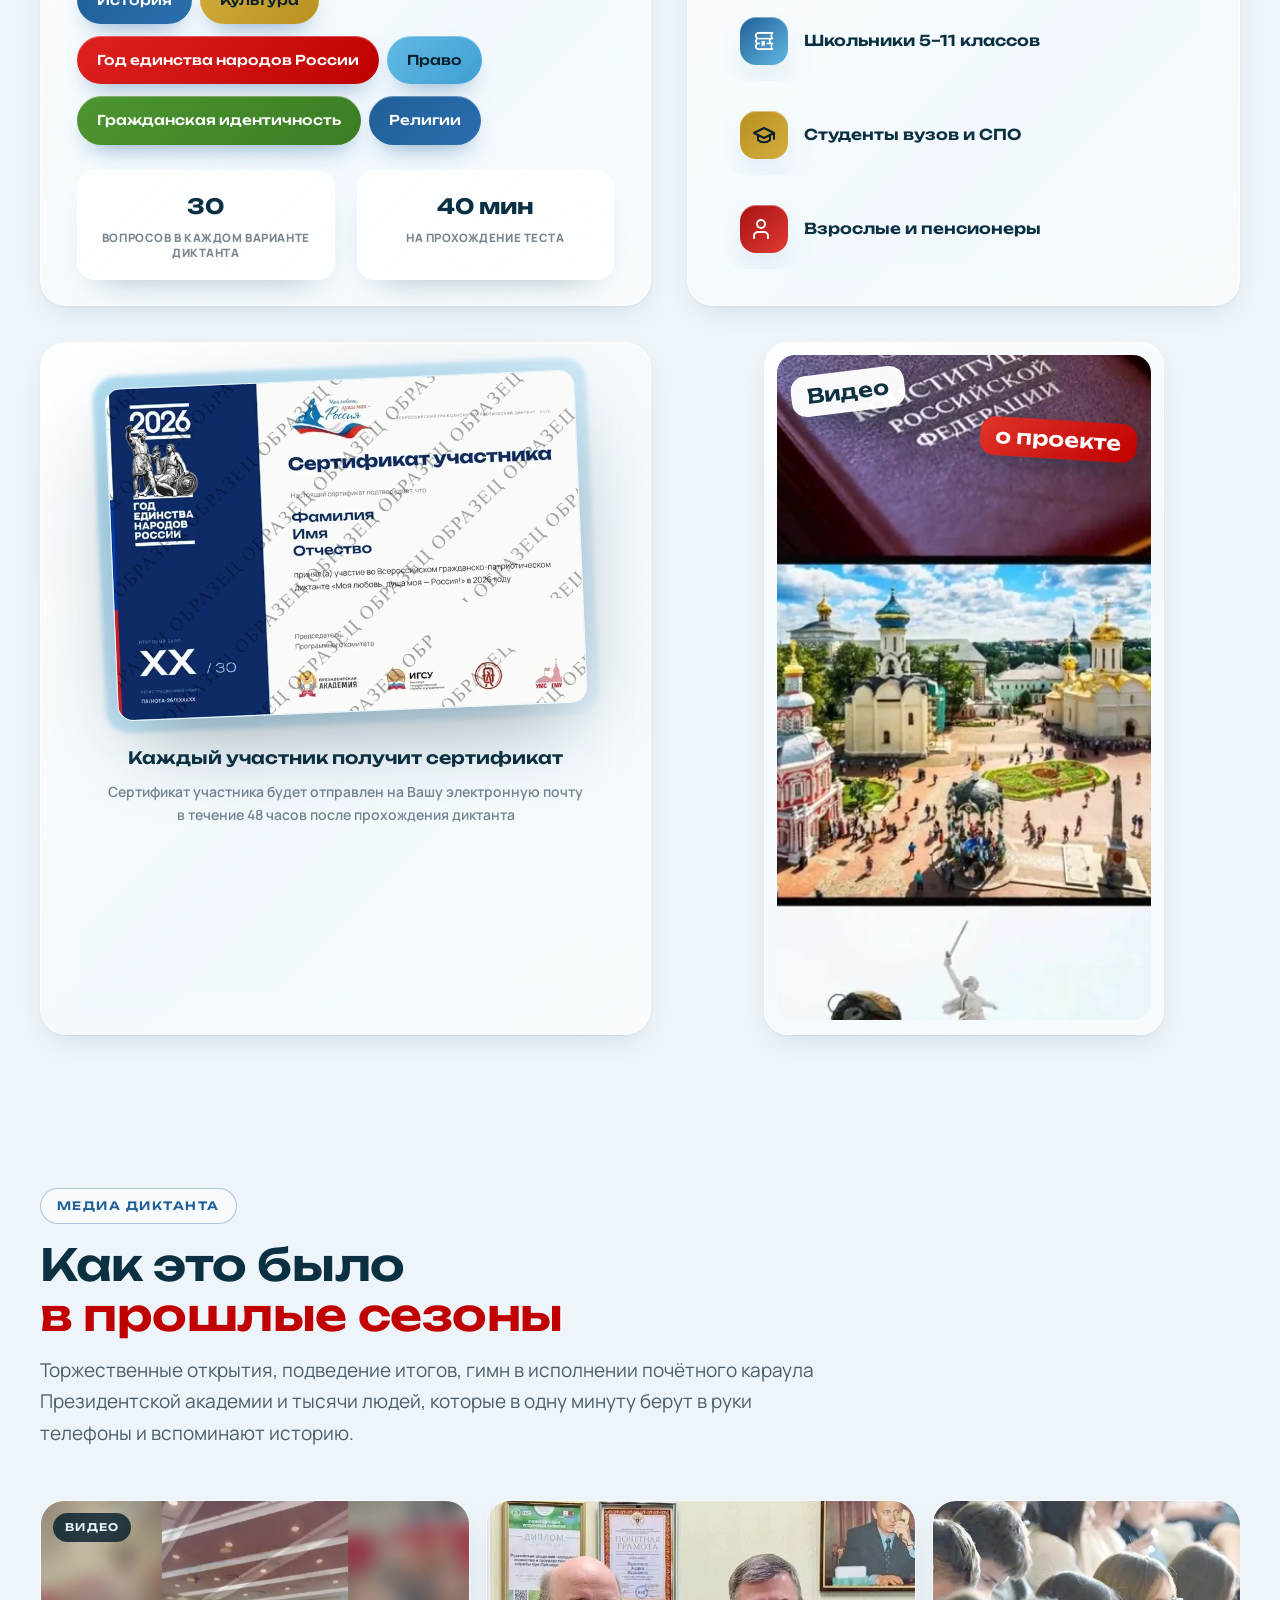
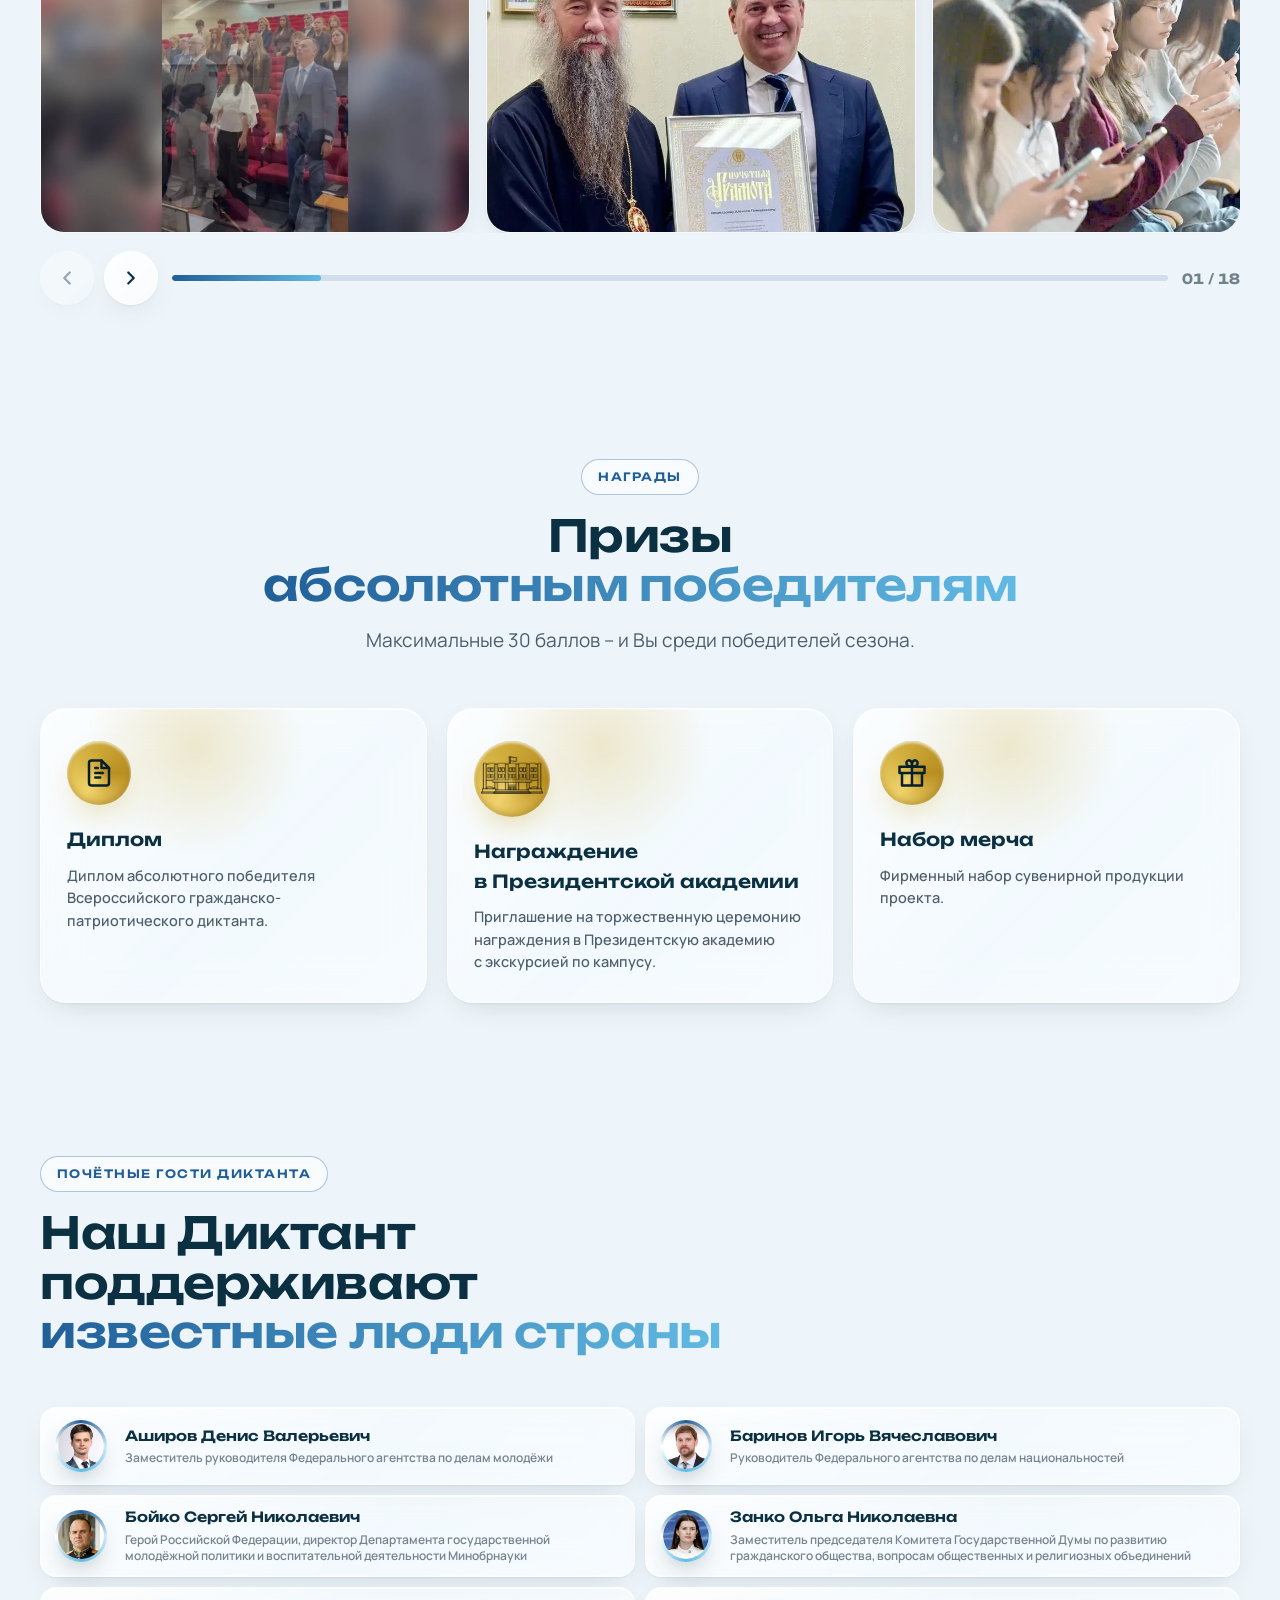
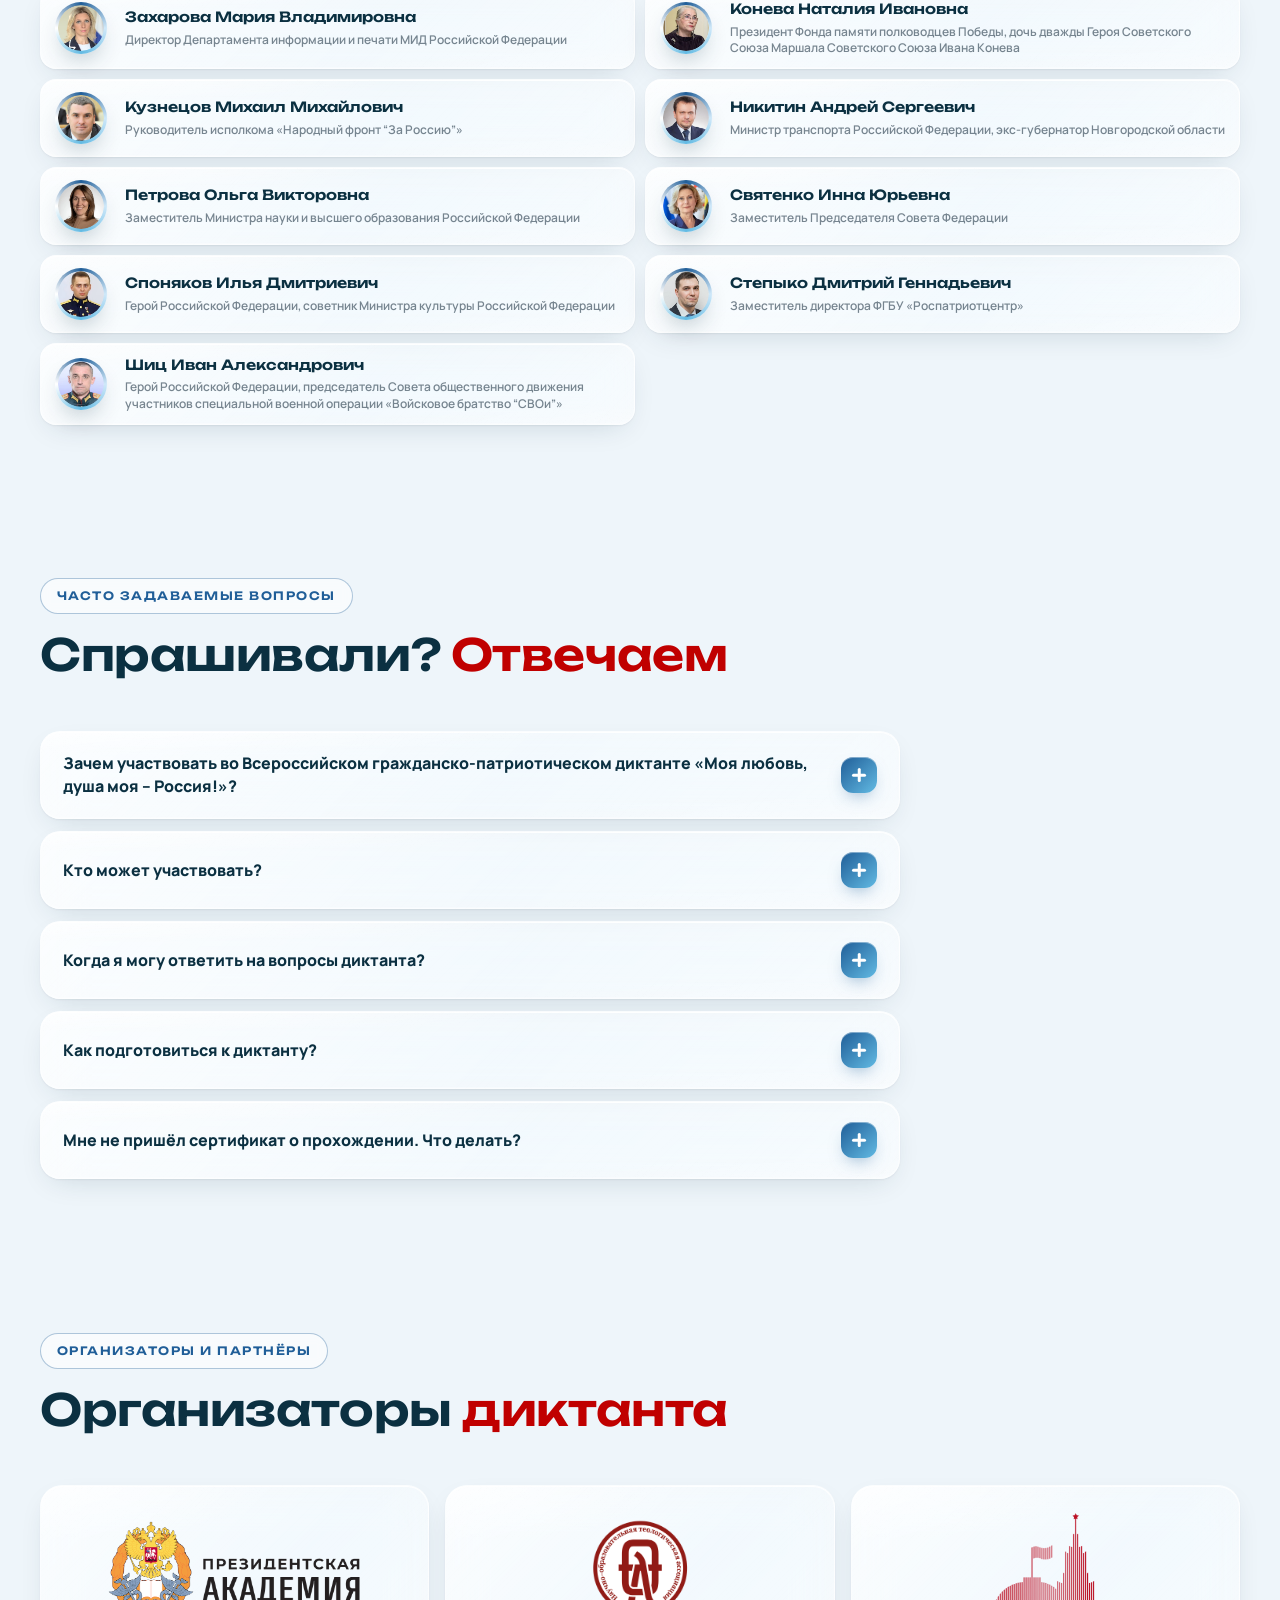
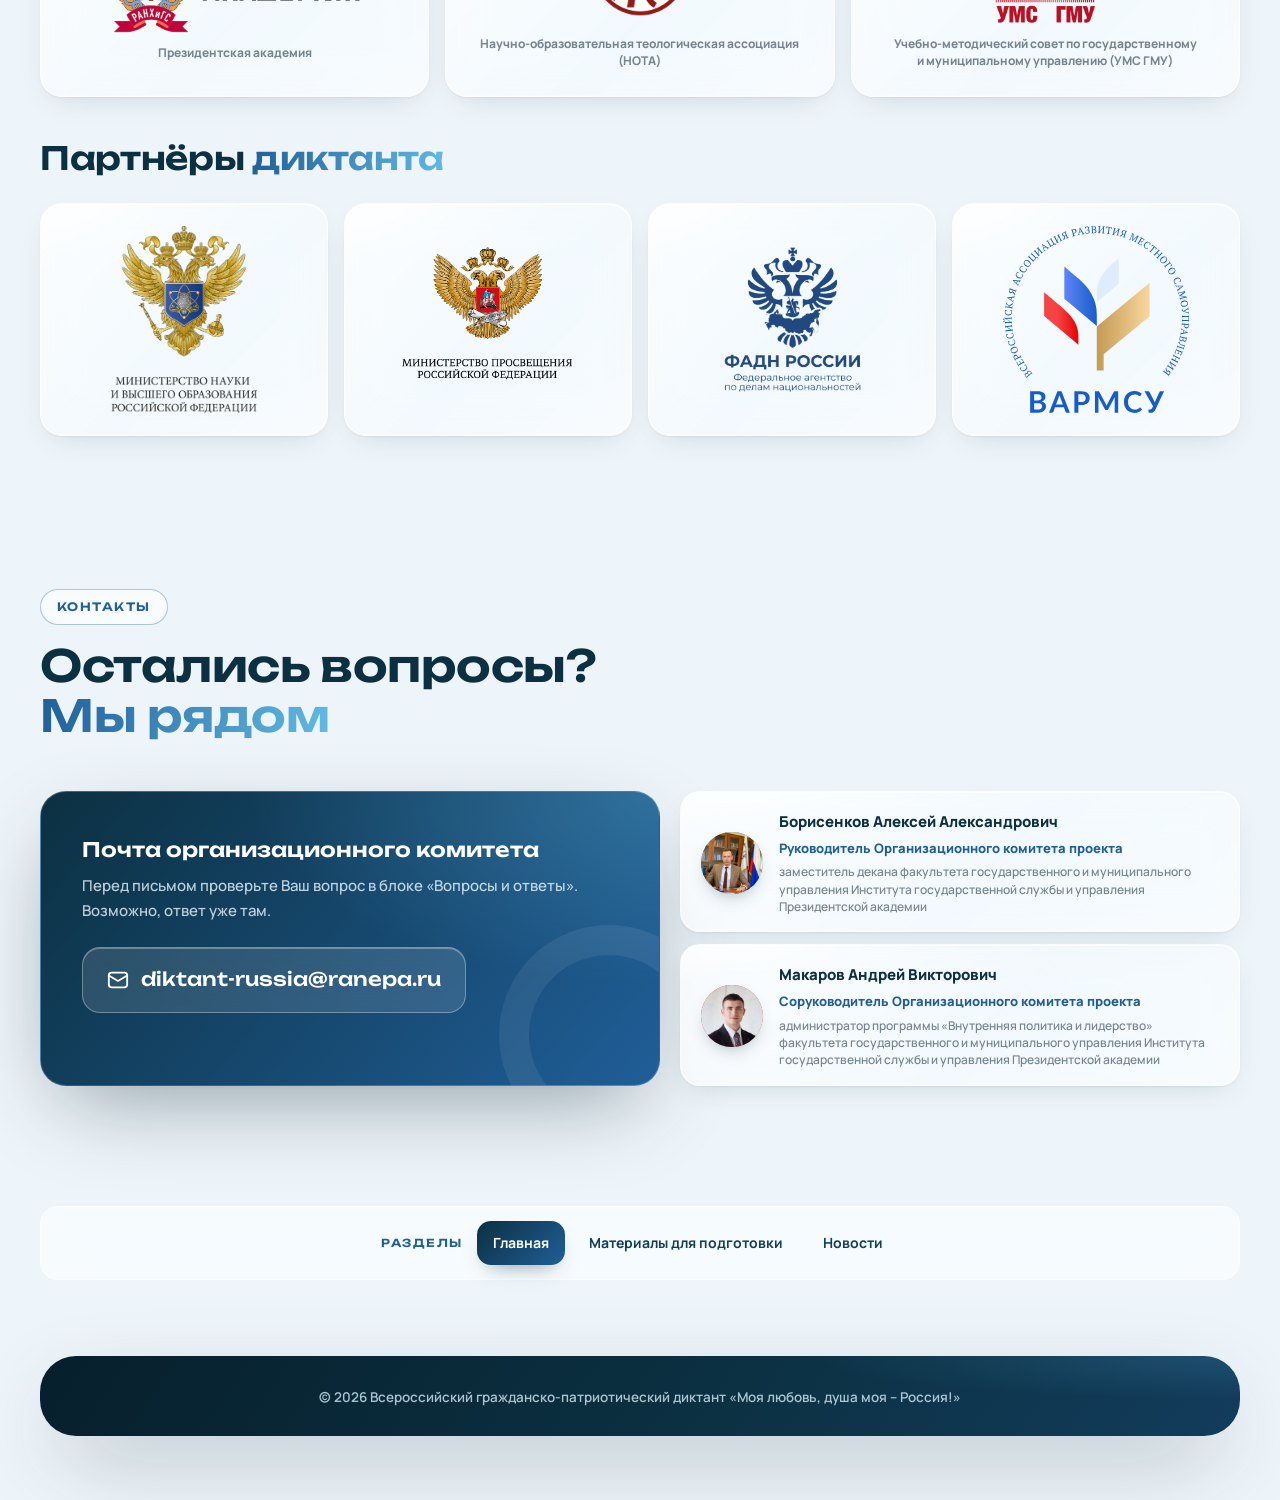
==== commit 9ed54b4e: "Исправлена заготовка RUTUBE и QA" ====
--- a/index.html
+++ b/index.html
@@ -121,6 +121,7 @@
           <!-- ДЛЯ СПЕЦИАЛИСТОВ АКАДЕМИИ — ПЛЕЕР ТРАНСЛЯЦИИ RUTUBE:
                за несколько часов до старта вставьте сюда iframe плеера с id
                трансляции (см. CONFIG.broadcastUrl в assets/js/config.js).
+          -->
         </div>
       </div>
 
